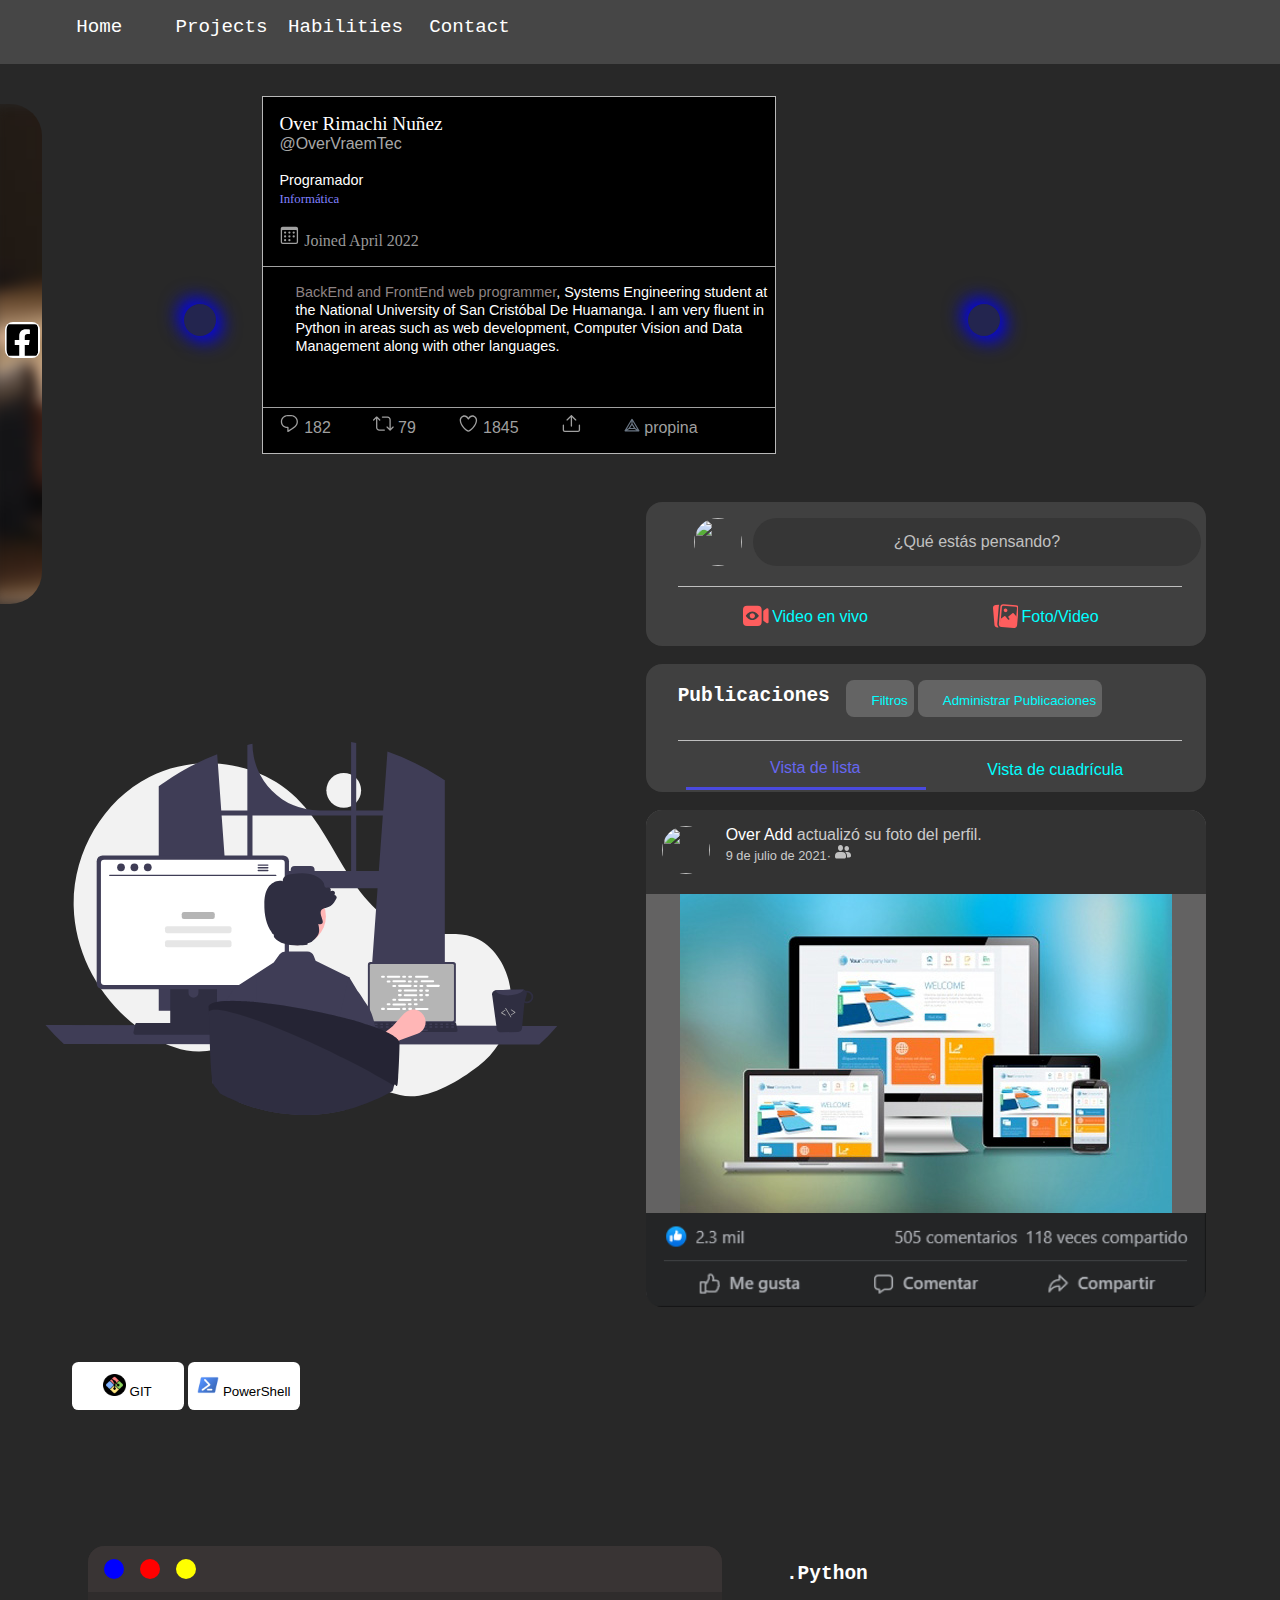
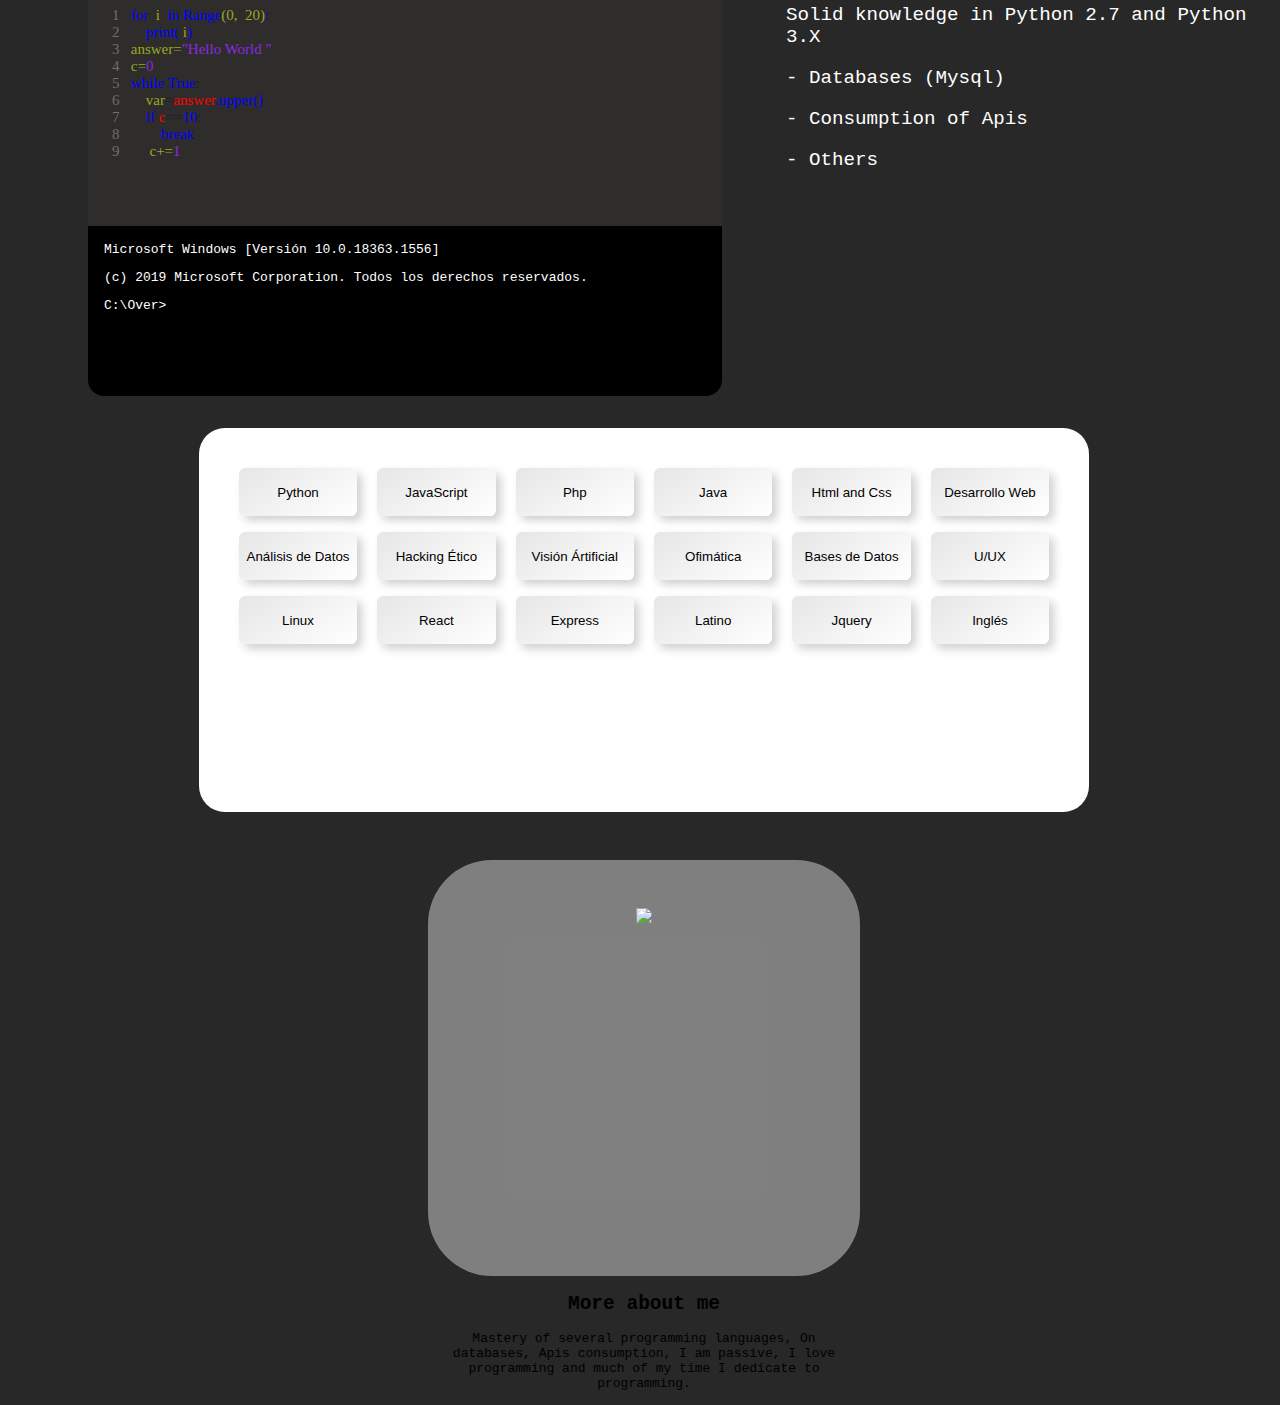
==== index.html @ 5c2db972 "version-actual-2022.1" ====
<!DOCTYPE html>
<html lang="en">

<head>
    <meta charset="UTF-8">
    <meta http-equiv="X-UA-Compatible" content="IE=edge">
    <meta name="viewport" content="width=device-width, initial-scale=1.0">
    <script src="https://kit.fontawesome.com/c3e03baa45.js" crossorigin="anonymous"></script>
    <link rel="stylesheet" href="./static/styles/style1.css">
    <link rel="shortcut icon" href="./static/images/over.ico" type="image/x-icon">
    <title>OverRimachiNuñez</title>
</head>

<body>
    <!-- <div id="particles-js"></div> -->
    <!-- <script src="./templates/particulas/particles.min.js"></script> -->
    <!-- <script src="./templates/particulas/app.js"></script> -->
    <section>
        <article class="celular">
            <!-- <i class="fas fa-angle-double-right"></i> -->
            <div class="celu-fondo"></div>
            <div class="celu-borde">
                <div>
                    <h1 class="title-face">facebook</h1>
                    <br><br><i class="fas fa-search"></i>
                    <i class="fab fa-facebook-messenger"></i>
                    <img style="width: 100%;" src="./static/images/bac.jpg" alt="programacion en python">
                    <div class="center-celu-programing">
                        <i class="fas fa-laptop-code"></i>
                        <h2 class="programing"> Programing </h2>
                        <i class="fas fa-thumbs-up"></i>
                    </div>
                    <br>
                    <br><br>
                    <p style="color: white;" class="more-information"><a href="#" style="color: white;"><i class="fab fa-facebook"></i>Mas informacion</a></p>
                    <hr>
                    <a class="btn-face" id="primary-btn" href="#">home</a>
                    <a class="btn-face" href="#">publicaciones</a>
                    <a class="btn-face" href="#">Videos</a>
                    <a class="btn-face" id="" href="#">Fotos</a>
                    <hr>
                    <p class="letra1"></p>
                    <p class="letra2"></p>
                </div>
                <img src="./static/images/f.svg" class="fa-angle-double-right" alt="">
                <!-- <i class="fas fa-angle-double-right"></i> -->
            </div>
            <!-- <i class="fas fa-angle-double-right"></i> -->
        </article>
        <article>
            <div class="navegacion">
                <nav class="navegacionPrincipal">
                    <ul>
                        <li><a href="#">Home</a></li>
                        <li><a href="./templates/project.html">Projects</a></li>
                        <li><a href="#">Habilities</a></li>
                        <li><a href="#">Contact</a></li>
                    </ul>
                </nav>
            </div>

            <p class="pelota"></p>
            <p class="pelota1"></p>
            <div class="contenedor-madre">

                <div class="contenedor1">
                    <span class="nombre">Over Rimachi Nuñez</span><br>
                    <span class="letraTwitter">@OverVraemTec</span><br><br>
                    <span class="prohack">Programador</span><br>
                    <a href="#" class="inforFalso">Informática</a><br><br>
                    <svg viewBox="0 0 24 24" aria-hidden="true" class="calendarioSVG r-1bwzh9t r-4qtqp9 r-yyyyoo r-1xvli5t r-1d4mawv r-dnmrzs r-bnwqim r-1plcrui r-lrvibr"><g><path d="M19.708 2H4.292C3.028 2 2 3.028 2 4.292v15.416C2 20.972 3.028 22 4.292 22h15.416C20.972 22 22 20.972 22 19.708V4.292C22 3.028 20.972 2 19.708 2zm.792 17.708c0 .437-.355.792-.792.792H4.292c-.437 0-.792-.355-.792-.792V6.418c0-.437.354-.79.79-.792h15.42c.436 0 .79.355.79.79V19.71z"></path><circle cx="7.032" cy="8.75" r="1.285"></circle><circle cx="7.032" cy="13.156" r="1.285"></circle><circle cx="16.968" cy="8.75" r="1.285"></circle><circle cx="16.968" cy="13.156" r="1.285"></circle><circle cx="12" cy="8.75" r="1.285"></circle><circle cx="12" cy="13.156" r="1.285"></circle><circle cx="7.032" cy="17.486" r="1.285"></circle><circle cx="12" cy="17.486" r="1.285"></circle></g></svg>
                    <span class="fechaDeDesarrollo">Joined April 2022</span>
                    <!-- <img src="./static/images/calendar.svg" class="calendarioSVG" alt=""> -->
                    <div>
                        <!-- <h2 class="dscr1">1. Description </h2> -->
                        <div class="contenedorTwitterCaja">
                            <div class="contenedorTwitterCajaImg">
                                <span><img src="./static/images/over.jpg" class="imagenTwitterProfile" alt=""></span>
                            </div>
                            <div>
                                <span class="description"><span style="color: rgb(142, 131, 131);" >BackEnd and FrontEnd web programmer</span>, Systems Engineering student at the National University of San Cristóbal De Huamanga. I am very fluent in Python
                                in areas such as web development, Computer Vision and Data Management along with other languages.</span>
                                <br><br>
                                <center>
                                    <img class="img-perfil" src="./static/images/over.jpg" alt="">
                                </center>
                            </div>
                        </div>

                    </div>
                    <div class="iconTwitterPub">
                        <svg viewBox="0 0 24 24" aria-hidden="true" class="calendarioSVG r-4qtqp9 r-yyyyoo r-1xvli5t r-dnmrzs r-bnwqim r-1plcrui r-lrvibr r-1hdv0qi"><g>  <path d="M14.046 2.242l-4.148-.01h-.002c-4.374 0-7.8 3.427-7.8 7.802 0 4.098 3.186 7.206 7.465 7.37v3.828c0 .108.044.286.12.403.142.225.384.347.632.347.138 0 .277-.038.402-.118.264-.168 6.473-4.14 8.088-5.506 1.902-1.61 3.04-3.97 3.043-6.312v-.017c-.006-4.367-3.43-7.787-7.8-7.788zm3.787 12.972c-1.134.96-4.862 3.405-6.772 4.643V16.67c0-.414-.335-.75-.75-.75h-.396c-3.66 0-6.318-2.476-6.318-5.886 0-3.534 2.768-6.302 6.3-6.302l4.147.01h.002c3.532 0 6.3 2.766 6.302 6.296-.003 1.91-.942 3.844-2.514 5.176z"></path></g></svg>
                        <span class="twitterContadorDePuntos">182</span>
                        <svg viewBox="0 0 24 24" aria-hidden="true" class="calendarioSVG r-4qtqp9 r-yyyyoo r-1xvli5t r-dnmrzs r-bnwqim r-1plcrui r-lrvibr r-1hdv0qi"><g><path d="M23.77 15.67c-.292-.293-.767-.293-1.06 0l-2.22 2.22V7.65c0-2.068-1.683-3.75-3.75-3.75h-5.85c-.414 0-.75.336-.75.75s.336.75.75.75h5.85c1.24 0 2.25 1.01 2.25 2.25v10.24l-2.22-2.22c-.293-.293-.768-.293-1.06 0s-.294.768 0 1.06l3.5 3.5c.145.147.337.22.53.22s.383-.072.53-.22l3.5-3.5c.294-.292.294-.767 0-1.06zm-10.66 3.28H7.26c-1.24 0-2.25-1.01-2.25-2.25V6.46l2.22 2.22c.148.147.34.22.532.22s.384-.073.53-.22c.293-.293.293-.768 0-1.06l-3.5-3.5c-.293-.294-.768-.294-1.06 0l-3.5 3.5c-.294.292-.294.767 0 1.06s.767.293 1.06 0l2.22-2.22V16.7c0 2.068 1.683 3.75 3.75 3.75h5.85c.414 0 .75-.336.75-.75s-.337-.75-.75-.75z"></path></g></svg>
                        <span class="twitterContadorDePuntos">79</span>
                        <svg viewBox="0 0 24 24" aria-hidden="true" class="calendarioSVG r-4qtqp9 r-yyyyoo r-1xvli5t r-dnmrzs r-bnwqim r-1plcrui r-lrvibr r-1hdv0qi"><g><path d="M12 21.638h-.014C9.403 21.59 1.95 14.856 1.95 8.478c0-3.064 2.525-5.754 5.403-5.754 2.29 0 3.83 1.58 4.646 2.73.814-1.148 2.354-2.73 4.645-2.73 2.88 0 5.404 2.69 5.404 5.755 0 6.376-7.454 13.11-10.037 13.157H12zM7.354 4.225c-2.08 0-3.903 1.988-3.903 4.255 0 5.74 7.034 11.596 8.55 11.658 1.518-.062 8.55-5.917 8.55-11.658 0-2.267-1.823-4.255-3.903-4.255-2.528 0-3.94 2.936-3.952 2.965-.23.562-1.156.562-1.387 0-.014-.03-1.425-2.965-3.954-2.965z"></path></g></svg>
                        <span class="twitterContadorDePuntos">1845</span>
                        <svg viewBox="0 0 24 24" aria-hidden="true" class="calendarioSVG r-4qtqp9 r-yyyyoo r-1xvli5t r-dnmrzs r-bnwqim r-1plcrui r-lrvibr r-1hdv0qi"><g><path d="M17.53 7.47l-5-5c-.293-.293-.768-.293-1.06 0l-5 5c-.294.293-.294.768 0 1.06s.767.294 1.06 0l3.72-3.72V15c0 .414.336.75.75.75s.75-.336.75-.75V4.81l3.72 3.72c.146.147.338.22.53.22s.384-.072.53-.22c.293-.293.293-.767 0-1.06z"></path><path d="M19.708 21.944H4.292C3.028 21.944 2 20.916 2 19.652V14c0-.414.336-.75.75-.75s.75.336.75.75v5.652c0 .437.355.792.792.792h15.416c.437 0 .792-.355.792-.792V14c0-.414.336-.75.75-.75s.75.336.75.75v5.652c0 1.264-1.028 2.292-2.292 2.292z"></path></g></svg>
                        <span class="twitterContadorDePuntos"></span>
                        <span class="Icon Icon--medium" style="background: transparent; content: url(&quot;data:image/svg+xml,%3Csvg%20fill%3D%22inherit%22%20xmlns%3D%22http%3A%2F%2Fwww.w3.org%2F2000%2Fsvg%22%20viewBox%3D%220%200%2015%2016%22%3E%3Cpath%20fill-rule%3D%22evenodd%22%20clip-rule%3D%22evenodd%22%20d%3D%22M10.821%2011.1L8.075%206.732v-2.38l4.917%208.195-2.17-1.447zm-6.03.965h5.397l1.752%201.168H2.747l2.043-1.168zm2.13-5.333L4.187%2011.08l-1.983%201.133%204.717-7.861v2.38zm.577%201.251l1.841%202.928H5.657l1.841-2.928zm7.42%205.53L7.993%201.97c-.018-.03-.043-.054-.066-.08a.568.568%200%2000-.429-.2.57.57%200%2000-.43.2c-.022.026-.047.05-.064.08L.079%2013.513a.59.59%200%2000-.061.143c-.002.004-.002.007-.002.01a.571.571%200%2000-.008.237.56.56%200%2000.064.193c.01.017.023.029.034.044.02.026.037.055.06.077.021.022.047.038.071.057.017.011.031.025.048.035.027.016.056.025.085.036.018.007.035.016.054.022a.597.597%200%2000.132.017c.006%200%20.012.003.017.003h13.85a.576.576%200%2000.495-.874z%22%20fill%3D%22%236A7684%22%2F%3E%3C%2Fsvg%3E&quot;); display: inline-block; font-size: 18px; font-style: normal; height: 16px; margin-top: 2px; position: relative; vertical-align: baseline; width: 16px;"></span>
                        <span class="twitterContadorDePuntos">propina</span>
                    </div>
                </div>
                <div class="vistaALaProgramacion">
                    <div style="margin-top: 15rem;">
                        <img src="./static/images/undraw_programming.svg" alt="">
                    </div>

                    <div class="contenedorFacebookPub">
                        <div class="facebookBloque1">
                            <div class="bloqueFaceCabecera">
                                <div>
                                    <img src="./static/images/over2.jpg" class="perfilFacebook" alt="">
                                </div>
                                <div>
                                    <button class="inputFacebook">¿Qué estás pensando?</button>
                                </div>
                            </div>
                            <div class="botonesFacebookInferior">

                                <button class="botonInfFacebook">
                                    <div style="margin-top: .5rem;">
                                        <svg fill="currentColor" viewBox="0 0 24 24" width="1em" height="1em" class="facebookColorIcono a8c37x1j ms05siws l3qrxjdp b7h9ocf4 fxtw5amg rgmg9uty b73ngqbp"><g fill-rule="evenodd" transform="translate(-444 -156)"><g><path d="M113.029 2.514c-.363-.088-.746.014-1.048.234l-2.57 1.88a.999.999 0 0 0-.411.807v8.13a1 1 0 0 0 .41.808l2.602 1.901c.219.16.477.242.737.242.253 0 .508-.077.732-.235.34-.239.519-.65.519-1.065V3.735a1.25 1.25 0 0 0-.971-1.22m-20.15 6.563c.1-.146 2.475-3.578 5.87-3.578 3.396 0 5.771 3.432 5.87 3.578a.749.749 0 0 1 0 .844c-.099.146-2.474 3.578-5.87 3.578-3.395 0-5.77-3.432-5.87-3.578a.749.749 0 0 1 0-.844zM103.75 19a3.754 3.754 0 0 0 3.75-3.75V3.75A3.754 3.754 0 0 0 103.75 0h-10A3.754 3.754 0 0 0 90 3.75v11.5A3.754 3.754 0 0 0 93.75 19h10z" transform="translate(354 158.5)"></path><path d="M98.75 12c1.379 0 2.5-1.121 2.5-2.5S100.129 7 98.75 7a2.503 2.503 0 0 0-2.5 2.5c0 1.379 1.121 2.5 2.5 2.5" transform="translate(354 158.5)"></path></g></g></svg>
                                    </div>
                                    <div style="margin-top: .8rem;margin-left: .2rem;" >
                                        <span class="" >Video en vivo </span>
                                    </div>
                                </button>
                                <button class="botonInfFacebook">
                                    <div style="margin-top: .5rem;">
                                        <svg fill="currentColor" viewBox="0 0 24 24" width="1em" height="1em" class="facebookColorIcono a8c37x1j ms05siws l3qrxjdp b7h9ocf4 j58f7537 rgmg9uty b73ngqbp"><g fill-rule="evenodd" transform="translate(-444 -156)"><g><path d="m96.968 22.425-.648.057a2.692 2.692 0 0 1-1.978-.625 2.69 2.69 0 0 1-.96-1.84L92.01 4.32a2.702 2.702 0 0 1 .79-2.156c.47-.472 1.111-.731 1.774-.79l2.58-.225a.498.498 0 0 1 .507.675 4.189 4.189 0 0 0-.251 1.11L96.017 18.85a4.206 4.206 0 0 0 .977 3.091s.459.364-.026.485m8.524-16.327a1.75 1.75 0 1 1-3.485.305 1.75 1.75 0 0 1 3.485-.305m5.85 3.011a.797.797 0 0 0-1.129-.093l-3.733 3.195a.545.545 0 0 0-.062.765l.837.993a.75.75 0 1 1-1.147.966l-2.502-2.981a.797.797 0 0 0-1.096-.12L99 14.5l-.5 4.25c-.06.674.326 2.19 1 2.25l11.916 1.166c.325.026 1-.039 1.25-.25.252-.21.89-.842.917-1.166l.833-8.084-3.073-3.557z" transform="translate(352 156.5)"></path><path fill-rule="nonzero" d="m111.61 22.963-11.604-1.015a2.77 2.77 0 0 1-2.512-2.995L98.88 3.09A2.77 2.77 0 0 1 101.876.58l11.603 1.015a2.77 2.77 0 0 1 2.513 2.994l-1.388 15.862a2.77 2.77 0 0 1-2.994 2.513zm.13-1.494.082.004a1.27 1.27 0 0 0 1.287-1.154l1.388-15.862a1.27 1.27 0 0 0-1.148-1.37l-11.604-1.014a1.27 1.27 0 0 0-1.37 1.15l-1.387 15.86a1.27 1.27 0 0 0 1.149 1.37l11.603 1.016z" transform="translate(352 156.5)"></path></g></g></svg> 
                                    </div>
                                    <div style="margin-top: .8rem;margin-left: .2rem;">
                                        Foto/Video
                                    </div>
                                </button>
                            </div>

                        </div>
                        <br>
                        <div class="facebookBloque2">
                            <div class="bloqueFaceCabecera">
                                <div class="publicacionesFacebook">
                                    <h2>Publicaciones</h2>
                                </div>
                                <div class="botonesParteDos">

                                    <button class="inputFacebookParte2"><i data-visualcompletion="css-img" class="hu5pjgll lzf7d6o1" style="background-image:url('https://static.xx.fbcdn.net/rsrc.php/v3/yg/r/vjikW6WoClk.png?_nc_eui2=AeE8DHS3DLSxIV79M53rsq__5cn5mkQ5vgTlyfmaRDm-BD-QuWO4Rs6u3VyEG3SygoVk2GUvncFxwze2236i8uc0');background-position:0 -340px;background-size:auto;width:16px;height:16px;background-repeat:no-repeat;display:inline-block"></i> Filtros</button>

                                    <button class="inputFacebookParte2"><i data-visualcompletion="css-img" class="hu5pjgll lzf7d6o1" style="background-image:url('https://static.xx.fbcdn.net/rsrc.php/v3/yg/r/vjikW6WoClk.png?_nc_eui2=AeE8DHS3DLSxIV79M53rsq__5cn5mkQ5vgTlyfmaRDm-BD-QuWO4Rs6u3VyEG3SygoVk2GUvncFxwze2236i8uc0');background-position:0 -476px;background-size:auto;width:16px;height:16px;background-repeat:no-repeat;display:inline-block"></i> Administrar Publicaciones</button>
                                </div>
                            </div>
                            <div class="botonesFacebookInferior">

                                <button class="classListaModo botonInfFacebook2">
                                    <div style="margin-top: .8rem;">
                                        <i data-visualcompletion="css-img" class="hu5pjgll op6gxeva" style="background-image:url('https://static.xx.fbcdn.net/rsrc.php/v3/yg/r/vjikW6WoClk.png?_nc_eui2=AeE8DHS3DLSxIV79M53rsq__5cn5mkQ5vgTlyfmaRDm-BD-QuWO4Rs6u3VyEG3SygoVk2GUvncFxwze2236i8uc0');background-position:0 -425px;background-size:auto;width:16px;height:16px;background-repeat:no-repeat;display:inline-block;"></i>
                                    </div>
                                    <div style="margin-top: .7rem;margin-left: .2rem;" >
                                        <span class="centrarEnVertiFacebook" >Vista de lista </span>
                                    </div>
                                </button>
                                <button class="botonInfFacebook ">
                                    <div style="margin-top: .8rem;">
                                        <i data-visualcompletion="css-img" class="hu5pjgll m6k467ps" style="background-image:url('https://static.xx.fbcdn.net/rsrc.php/v3/yg/r/vjikW6WoClk.png?_nc_eui2=AeE8DHS3DLSxIV79M53rsq__5cn5mkQ5vgTlyfmaRDm-BD-QuWO4Rs6u3VyEG3SygoVk2GUvncFxwze2236i8uc0');background-position:0 -374px;background-size:auto;width:16px;height:16px;background-repeat:no-repeat;display:inline-block"></i>
                                    </div>
                                    <div style="margin-top: .8rem;margin-left: .2rem;">
                                        Vista de cuadrícula
                                    </div>
                                </div>
                            </button>

                            </div>
                            <br>
                            <div class="facebookBloque3">
                                <div class="bloqueFaceCabeceraPub">
                                    <div>
                                        <img src="./static/images/over2.jpg" class="perfilFacebook" alt="">
                                    </div>

                                    <div class="letraPubInfo">
                                        <span style="color: rgb(203, 203, 203);font-family:Arial, Helvetica, sans-serif;"><span style="color: white;" >Over Add</span> actualizó su foto del perfil.</span><br>
                                        <span style="color: rgb(203, 203, 203);font-family:Arial, Helvetica, sans-serif;font-size: .8rem;">9 de julio de 2021·</span>
                                        <svg fill="rgb(193, 193, 193)" viewBox="0 0 16 16" width="1em" height="1em" class="a8c37x1j ms05siws l3qrxjdp b7h9ocf4 py1f6qlh cyypbtt7 fwizqjfa" title="Compartido con: Amigos de Dinna y de las personas etiquetadas"><title>Compartido con: Amigos de Dinna y de las personas etiquetadas</title><g fill-rule="evenodd" transform="translate(-448 -544)"><path d="M459.75 551c-1.24 0-2.25-1.121-2.25-2.5 0-1.542.863-2.5 2.25-2.5s2.25.958 2.25 2.5c0 1.379-1.01 2.5-2.25 2.5m.692 1h-1.384c-.105 0-.21.005-.312.014a.3.3 0 0 0-.186.509 5.03 5.03 0 0 1 1.44 3.53v1.147a.3.3 0 0 0 .3.3h2.015c.929 0 1.685-.756 1.685-1.685v-.257a3.562 3.562 0 0 0-3.558-3.558m-3.032 6.5h-7.82c-.877 0-1.59-.714-1.59-1.59v-.857a4.057 4.057 0 0 1 4.053-4.053h2.894a4.057 4.057 0 0 1 4.053 4.053v.856c0 .877-.713 1.591-1.59 1.591m-3.91-7.5c-1.379 0-2.5-1.346-2.5-3 0-1.879.935-3 2.5-3s2.5 1.121 2.5 3c0 1.654-1.121 3-2.5 3"></path></g></svg>
                                    </div>
                                </div>
                                <div class="botonesFacebookInferior">
                                    <img src="./static/images/fotopublicacion.jpg" alt="">
                                </div>
                                <div>
                                    <img src="./static/images/fachaFacebook.png" style="border-radius: 0rem 0rem 1rem 1rem;width:100%;margin-bottom: -.3rem;" alt="">
                                </div>

                            </div>

                        </div>
                    </div>
                </div>
            </div>




            <div class="terminales-y-mas">
                <button class="buttonOPT">
                    <img src="./static/images/Git-bash.png" class="imgOPT messageImg" alt=""><span> GIT </span>
                </button>
                <button class="buttonOPT">
                    <img src="./static/images/PS.png" class="imgOPT messageImg" alt=""><span> PowerShell </span>
                </button>
                <div>
                    <div class="gitCmd">
                        <div class="gitCabezera">
                            <img src="./static/images/Git-bash.png" class="imgOPT messageImg" alt=""> <span class="letracabezera">MINGW64:/d/LENOVO/Documents</span>
                            <div class="gitCerrar">
                                <span class="minimizarCmd" style="color: white;font-family:Verdana, Geneva, Tahoma, sans-serif;font-size: 1.4rem;"><span>_</span></span>
                                <span style="color: black; border: solid 1px white;width: 2px;font-size: .7rem;"> -- </span>
                                <span class="salirCmd" style="color: white; font-family:Verdana, Geneva, Tahoma, sans-serif;font-size: 1.5rem;">x</span>
                            </div>
                        </div>
                        <div class="gitCuerpo ">
                            <span style="color:rgb(0, 223, 0);font-family: verdana; font-size: .9rem;margin-right: 1rem; ">LENOVO@DESKTOP-PJMCAMT</span><span style="color:rgb(39, 87, 221);font-family: verdana; font-size: .9rem;margin-right: 1rem; ">       MINGW64</span>
                            <span style="color:rgb(251, 255, 0);font-family: verdana; font-size: .9rem;margin-right: 1rem; ">    /d/LENOVO/Documents</span>
                            <br><span style="color: white; ">$ </span><input type="text " spellcheck="false" class="codeCommand ">
                            <br><br><br>
                            <div class="contentCMD ">
                                <span style="color: rgb(211, 249, 0);">[*]  Uso de Git a Nivel Avanzado  [*]</span><br><br>
                                <span style="color: rgb(51, 222, 57);">CMD-GIT and <span style="color: rgb(51, 51, 222);" >GITHUB</span>||<span style="color: rgb(211, 249, 0);">GITLAB</span></span><br><br>
                                <span style="color: blue;">-- LINUX <span style="color: yellow;">:@/</span>Debian</span><br>
                                <span style="color: rgb(34, 91, 170);">-- APACHE <span style="color: rgb(0, 167, 238);">SERVER</span>+<span style="color: rgb(143, 238, 0);">@CONNECTION-BASH</span></span><br><br>
                                <span style="color: rgb(238, 222, 0);">=> </span><span style="color: rgb(255, 255, 255);" class="textoEntradaCmd"></span>
                            </div>
                        </div>
                    </div>

                    <div class="PSCmd">
                        <div class="psCabezera">
                            <img src="./static/images/PS.png" class="imgOPT messageImg imgPS" alt=""> <span class="letracabezeraPS">Windows PoweShell</span>
                            <div class="psCerrar">
                                <span class="minimizarCmdPs" style="color: white;font-family:Verdana, Geneva, Tahoma, sans-serif;font-size: 1.4rem;"><span>_</span></span>
                                <span style="color: black; border: solid 1px white;width: 2px;font-size: .7rem;"> -- </span>
                                <span class="salirCmdPS" style="color: white; font-family:Verdana, Geneva, Tahoma, sans-serif;font-size: 1.5rem;">x</span>
                            </div>
                        </div>
                        <div class="psCuerpo ">
                            <span style="color:white;font-family: courier; font-size: .9rem;margin-right: 1rem; ">Windows PowerShell</span><br>
                            <span style="color:white;font-family: courier; font-size: .9rem;margin-right: 1rem; ">Copyright (C) Microsoft Corporation. Todos los derechos reservados.</span>
                            <p style="color:white;font-family: courier; font-size: .9rem;margin-right: 1rem; ">Prueba la nueva tecnología PowerShell multiplataforma https://aka.ms/pscore6</p>
                            <br><span style="color: white; font-family: courier;">PS  C:\Users\LENOVO></span><input type="text " spellcheck="false" class="codeCommandPS">
                            <br><br><br>
                            <div class="contentCMDPs">
                                <span style="color: rgb(211, 249, 0);">[*] Uso de PowerShell a Nivel Avanzado [*] </span><br><br>
                                <!-- <span style="color: blue;">-- LINUX <span style="color: yellow;">:@/</span>Debian</span><br>
                                <span style="color: rgb(34, 91, 170);">-- APACHE <span style="color: rgb(0, 167, 238);">SERVER</span>+<span style="color: rgb(143, 238, 0);">@CONNECTION-BASH</span></span><br><br>
                                <span style="color: rgb(238, 222, 0);">=> </span><span style="color: rgb(255, 255, 255);" class="textoEntradaCmd"></span> -->
                            </div>
                        </div>
                    </div>
                </div>
            </div>
            <div class="centro ">
                <div class="caja-madre ">
                    <div class="caja-cabeza ">
                        <p class="color-azul "></p>
                        <p class="color-rojo "></p>
                        <p class="color-amarillo "></p>
                    </div>
                    <div class="caja-cuerpo ">

                        <code>
                            <pre id="codigo ">       
                                <n>1</n>   <fun>for <va> i</va><fun>  in Range</fun><va>(<va>0,  20</va>)</va>:</fun>
                                <n>2</n>   <va>    <fun>print(</fun> i<fun>)</fun></va>
                                <n>3</n>   <va>answer=<lib>"Hello World "</lib></va>
                                <n>4</n>   <va>c=<lib>0</lib></va>
                                <n>5</n>   <fun>while True</fun>: 
                                <n>6</n>       <va>var</va>=<r>answer</r><fun>.upper()</fun>
                                <n>7</n>       <fun>if</fun> <r>c</r>==<fun>10</fun>:
                                <n>8</n>           <fun>break</fun>
                                <n>9</n>        <va>c+=</va><lib>1</lib>

                                
                            </pre>
                        </code>

                    </div>
                    <div class="caja-base ">
                        <p style="color:white ">Microsoft Windows [Versión 10.0.18363.1556]</p>
                        <p style="color:white ">(c) 2019 Microsoft Corporation. Todos los derechos reservados.</p>
                        <p style="color:white ">C:\Over></p>

                    </div>
                </div>
                <div class="dato-python ">
                    <h2>.Python</h2>
                    <p class="letra-py ">Solid knowledge in Python 2.7 and Python 3.X</p>
                    <p class="letra-py ">- Databases (Mysql)</p>
                    <p class="letra-py ">- Consumption of Apis</p>
                    <p class="letra-py ">- Others</p>
                </div>
            </div>
            <div class="AllSkillsPadre">
                <center>

                    <div class="AllSkills">
                        <button id="btnModal" class="btnModalSkill python">Python</button>
                        <button id="btnModal" class="btnModalSkill">JavaScript</button>
                        <button id="btnModal" class="btnModalSkill">Php</button>
                        <button id="btnModal" class="btnModalSkill">Java</button>
                        <button id="btnModal" class="btnModalSkill">Html and Css</button>
                        <button id="btnModal" class="btnModalSkill">Desarrollo Web</button>
                        <button id="btnModal" class="btnModalSkill">Análisis de Datos</button>
                        <button id="btnModal" class="btnModalSkill">Hacking Ético</button>
                        <button id="btnModal" class="btnModalSkill">Visión Ártificial</button>
                        <button id="btnModal" class="btnModalSkill">Ofimática</button>
                        <button id="btnModal" class="btnModalSkill">Bases de Datos</button>
                        <button id="btnModal" class="btnModalSkill">U/UX</button>
                        <button id="btnModal" class="btnModalSkill">Linux</button>
                        <button id="btnModal" class="btnModalSkill">React</button>
                        <button id="btnModal" class="btnModalSkill">Express</button>
                        <button id="btnModal" class="btnModalSkill">Latino</button>
                        <button id="btnModal" class="btnModalSkill">Jquery</button>
                        <button id="btnModal" class="btnModalSkill">Inglés</button>

                    </div>
                </center>
            </div>
            <!--  -->
            <div id="myModal" class="modalContainer">
                <div class="modal-content">
                    <span class="close">×</span>
                    <h2>Python</h2>
                    <p class="descripcionCertificado">Tengo mas de 4 años programando en python en diferentes áreas de la industria</p>
                    <p class="descripcionCertificado">haciendo proyectos como desarrollo de videojuegos en pygame, desarrollo web con python, hacking con python, Visión por computador.</p>
                    <p class="descripcionCertificado">Buen desempeño en manejo datos y aun gran dominio en las librerias de <strong> Numpy,</strong><strong> Pandas,</strong><strong> Matplotlib</strong>, que son muy importantes para trabajar con datos.</p>
                </div>
            </div>
            <div id="myModal" class="modalContainer">
                <div class="modal-content">
                    <span class="close">×</span>
                    <h2>JavaScript</h2>
                    <p class="descripcionCertificado">LLevo 2 años programando en JavaScript junto a python y entre otros lenguajes de back</p>
                    <p class="descripcionCertificado">Lo domino muy bien, ya que JavaScript es de mi día a día. E desarrollado videojuegos, paginas web, sitios web y aplicaciones web tipo SPA. </p>
                </div>
            </div>
            <div id="myModal" class="modalContainer">
                <div class="modal-content">
                    <span class="close">×</span>
                    <h2>Php</h2>
                    <p class="descripcionCertificado">La sencillez de php sin duda es la mejor, tengo proyectos echos en PHP, proyectos grandes.</p>
                    <p class="descripcionCertificado">Tengo buena base en PHP, ya que es mi primer lenguaje con la que me metí en el mundo del desarrollo Web</p>
                    <p class="descripcionCertificado">Sin duda, para comenzar un proyecto desde cero, yo excogeria PHP.</p>
                </div>
            </div>
            <div id="myModal" class="modalContainer">
                <div class="modal-content">
                    <span class="close">×</span>
                    <h2>Java</h2>
                    <p class="descripcionCertificado">Tengo buen base en Java, e desarrollado aplicaciones con ello, aplicaciones tanto para android y escritorio.</p>
                    <p class="descripcionCertificado"></p>
                </div>
            </div>
            <div id="myModal" class="modalContainer">
                <div class="modal-content">
                    <span class="close">×</span>
                    <h2>Html and Css</h2>
                    <p class="descripcionCertificado">Sin duda, soy muy bueno en FrontEnd ya que HTML y CSS es lo primordial para el Front</p>
                    <p class="descripcionCertificado">Llevo mas de 3 años con HTML y CSS.</p>
                </div>
            </div>
            <div id="myModal" class="modalContainer">
                <div class="modal-content">
                    <span class="close">×</span>
                    <h2>Desarrollo Web</h2>
                    <p>Todo sobre desarrrollo web</p>
                </div>
            </div>
            <div id="myModal" class="modalContainer">
                <div class="modal-content">
                    <span class="close">×</span>
                    <h2>Análisis de datos</h2>
                    <p>Todo sobre Analisis de datos</p>
                </div>
            </div>
            <div id="myModal" class="modalContainer">
                <div class="modal-content">
                    <span class="close">×</span>
                    <h2>Hacking Ético</h2>
                    <p>Todo sobre hacking etico</p>
                </div>
            </div>
            <div id="myModal" class="modalContainer">
                <div class="modal-content">
                    <span class="close">×</span>
                    <h2>Visión Artificial</h2>
                    <p>Todo sobre Vision artificial</p>
                </div>
            </div>
            <div id="myModal" class="modalContainer">
                <div class="modal-content">
                    <span class="close">×</span>
                    <h2>Ofimática/h2>
                        <p>Todo sobre Ofimática</p>
                </div>
            </div>
            <div id="myModal" class="modalContainer">
                <div class="modal-content">
                    <span class="close">×</span>
                    <h2>Base de datos</h2>
                    <p>Todo sobre bas de datos</p>
                </div>
            </div>
            <div id="myModal" class="modalContainer">
                <div class="modal-content">
                    <span class="close">×</span>
                    <h2>U/UX</h2>
                    <p>Todo sobre U/UX</p>
                </div>
            </div>
            <!--  -->
            <script src="./static/app.js"></script>
            <center>
                <div class="contenedor2 ">
                    <script src="./templates/otros/lenguajes.js "></script>
                    <!-- <video class="video-bg " autoplay src="./static/images/video.mp4 "></video> -->
                    <center>
                        <p id="lenguaje"></p>
                        <img width="120px " src=" " id="imagen" alt=" ">

                    </center>

                </div>
                <div class="mas-info ">

                    <h2 style="color:rgb(0, 0, 0) ">More about me</h2>
                    <p style="color:rgb(0, 0, 0) ">Mastery of several programming languages, On databases, Apis consumption, I am passive, I love programming and much of my time I dedicate to programming.</p>

                </div>
            </center>
        </article>
    </section>
    <script src="./templates/otros/cmd.js"></script>
    <script src="./templates/otros/control.js"></script>
    <script src="./templates/otros/cerrador.js"></script>
</body>

</html>
---- static/styles/style1.css ----
:root {
    --color-negro-letra: rgb(35, 35, 35);
    --background-negro: rgb(232, 232, 232);
}

a {
    text-decoration: none;
    color: var(--color-negro-letra);
}

#particles-js {
    height: 100%;
    width: 90%;
    position: absolute;
}

section {
    position: absolute;
    background-color: rgba(0, 0, 0, 0);
}

body {
    padding: 0;
    /* Permalink - use to edit and share this gradient: https://colorzilla.com/gradient-editor/#0e1347+0,1b1366+23,1d147f+47,1f0f60+65,2f0f63+77,1d147f+90,2b2496+100 */
    background: rgb(40, 40, 40);
    /* Old browsers */
    /* background: -moz-linear-gradient(-45deg, rgba(14, 19, 71, 1) 0%, rgba(27, 19, 102, 1) 23%, rgba(29, 20, 127, 1) 47%, rgba(31, 15, 96, 1) 65%, rgba(47, 15, 99, 1) 77%, rgba(29, 20, 127, 1) 90%, rgba(43, 36, 150, 1) 100%); */
    /* sFF3.6-15 */
    /* background: -webkit-linear-gradient(-45deg, rgba(14, 19, 71, 1) 0%, rgba(27, 19, 102, 1) 23%, rgba(29, 20, 127, 1) 47%, rgba(31, 15, 96, 1) 65%, rgba(47, 15, 99, 1) 77%, rgba(29, 20, 127, 1) 90%, rgba(43, 36, 150, 1) 100%); */
    /* Chrome10-25,Safari5.1-6 */
    /* background: linear-gradient(135deg, rgba(14, 19, 71, 1) 0%, rgba(27, 19, 102, 1) 23%, rgba(29, 20, 127, 1) 47%, rgba(31, 15, 96, 1) 65%, rgba(47, 15, 99, 1) 77%, rgba(29, 20, 127, 1) 90%, rgba(43, 36, 150, 1) 100%); */
    /* W3C, IE10+, FF16+, Chrome26+, Opera12+, Safari7+ */
    /* filter: progid: DXImageTransform.Microsoft.gradient( startColorstr='#0e1347', endColorstr='#2b2496', GradientType=1); */
    /* IE6-9 fallback on horizontal gradient*/
}

.navegacion {
    display: block;
    justify-content: center;
    height: 4rem;
    background-color: rgb(70, 70, 70);
    margin-top: -1.5rem;
    margin-left: -.5rem;
}

@media(min-width:700px) {
    .navegacionPrincipal ul li {
        /* max-width: 5rem; */
        height: 4rem;
        min-width: 7rem;
        text-align: center;
        margin-left: 0rem;
        font-family: monospace;
        font-size: 1rem;
        display: inline-block;
        border-radius: .1rem;
        padding: 1rem .2rem .2rem .2rem;
        /* box-shadow: 5px 5px 10px var(--background-negro), -3px -3px 7px var(--background-negro); */
    }
    .navegacionPrincipal ul li:hover {
        transform: scale(.9);
    }
    .navegacionPrincipal ul li a {
        color: white;
        font-size: 1.2rem;
    }
    .navegacionPrincipal ul li a:hover {
        color: rgb(111, 255, 109);
    }
    .img-perfil {
        width: 15rem;
        margin-left: -5rem;
        border-radius: .2rem;
    }
    .contenedor-madre {
        /* background-color: black; */
        /* flex-direction: row; */
        /* display: inline-flex; */
        justify-content: center;
    }
    .contenedor1 {
        border: 1px solid rgb(184, 184, 184);
        max-width: 30rem;
        min-width: auto;
        margin-top: 2rem;
        margin-bottom: 3rem;
        margin-left: 20%;
        background-color: rgb(0, 0, 0);
        /* border-radius: 2rem; */
        padding: 1rem 1rem 1rem 1rem;
        /* box-shadow: 10px 10px 20px rgb(232, 232, 232), 10px 10px 20px rgb(232, 232, 232); */
    }
    .letraPubInfo {
        padding-top: 1rem;
        margin-left: 1rem;
    }
    .contenedorFacebookPub {
        width: 35rem;
        height: 100%;
        margin-left: 4%;
        /* background-color: #d1d1d1; */
    }
    .inputFacebook {
        margin-top: 1rem;
        margin-left: .7rem;
        height: 3rem;
        width: 28rem;
        border-radius: 10rem;
        outline: none;
        border: none;
        font-family: Arial, Helvetica, sans-serif;
        font-size: 1rem;
        color: rgb(193, 193, 193);
        background-color: rgb(54, 54, 54);
    }
    .inputFacebook:hover {
        background-color: rgb(93, 93, 93);
    }
    .perfilFacebook {
        width: 3rem;
        height: 3rem;
        margin: 1rem 0rem 0rem 1rem;
        border-radius: 50%;
    }
    .vistaALaProgramacion {
        display: flex;
    }
    .facebookBloque1 {
        height: 9rem;
        width: 100%;
        border-radius: 1rem;
        background-color: rgb(64, 64, 64);
    }
    .facebookBloque2 {
        height: 8rem;
        width: 100%;
        border-radius: 1rem;
        background-color: rgb(64, 64, 64);
    }
    .facebookBloque3 {
        height: 100%;
        width: 100%;
        border-radius: 1rem;
        background-color: rgb(99, 98, 98);
        margin-bottom: 3rem;
    }
    .contenedor2 {
        overflow: hidden;
        margin-top: 3rem;
        width: 25rem;
        height: 25rem;
        background-color: rgba(255, 255, 255, 0.407);
        border-radius: 4rem;
        padding: 0rem 1rem 1rem 1rem;
        /* box-shadow: 10px 10px 20px rgb(220, 220, 220), -10px -10px 20px rgb(220, 220, 220); */
        /* box-shadow: inset 100px 100px 100px rgba(189, 189, 189, 0.825), inset -40px -20px 60px rgba(67, 52, 120, 0.77); */
    }
    h1 {
        font-family: monospace;
        font-size: 1.4rem;
        color: var(--color-negro-letra);
    }
    h2 {
        font-family: monospace;
    }
    p {
        font-family: monospace;
    }
    .letraTwitter {
        color: rgb(168, 168, 168);
        font-family: Arial, Helvetica, sans-serif;
        font-size: 1rem;
    }
    .prohack {
        color: white;
        font-family: Arial, Helvetica, sans-serif;
        font-size: .9rem;
    }
    .bloqueFaceCabecera {
        display: flex;
        border-bottom: 1px solid rgb(191, 191, 191);
        width: 90%;
        margin-left: 2rem;
        padding-bottom: 1rem;
        /* background-color: #000; */
    }
    .bloqueFaceCabeceraPub {
        display: flex;
        border-radius: 1rem 1rem 0 0;
        /* border-bottom: 1px solid rgb(191, 191, 191); */
        width: 100%;
        /* padding-left: 1rem; */
        padding-bottom: 1rem;
        background-color: rgb(51, 51, 51);
    }
    .inforFalso {
        color: rgb(128, 128, 255);
        /* text-decoration: underline; */
        font-family: Consolas;
        font-size: .8rem
    }
    .botonInfFacebook {
        border: none;
        outline: none;
        width: 15rem;
        height: 2.7rem;
        border-radius: .4rem;
        font-family: Arial, Helvetica, sans-serif;
        font-size: 1rem;
        margin-top: .4rem;
        display: flex;
        justify-content: center;
        background-color: rgba(100, 100, 100, 0);
        color: aqua;
    }
    .botonInfFacebook:hover {
        background-color: rgb(100, 100, 100);
    }
    .botonesParteDos {
        margin-top: 1rem;
    }
    .publicacionesFacebook {
        margin-top: .3rem;
        margin-right: 1rem;
    }
    .inputFacebookParte2 {
        height: 2.3rem;
        background-color: rgb(100, 100, 100);
        color: aqua;
        border-radius: .5rem;
        border: none;
        outline: none;
    }
    .centrarEnVertiFacebook {
        color: rgb(103, 103, 240);
    }
    .classListaModo {
        border: none;
        outline: none;
        width: 15rem;
        height: 2.7rem;
        font-family: Arial, Helvetica, sans-serif;
        font-size: 1rem;
        margin-top: .4rem;
        display: flex;
        justify-content: center;
        background-color: rgba(100, 100, 100, 0);
        color: aqua;
        border-bottom: 3px solid rgb(74, 74, 223);
    }
    .botonesFacebookInferior {
        display: flex;
        justify-content: center;
        width: 100%;
    }
    .facebookColorIcono {
        fill: rgb(255, 94, 94);
        font-size: 1.6rem;
    }
    .twitterContadorDePuntos {
        font-family: Arial, Helvetica, sans-serif;
        margin-right: 8%;
        color: rgb(159, 159, 159);
    }
    .iconTwitterPub {
        margin-top: .3rem;
    }
    #lenguaje {
        color: var(--color-negro-letra);
        margin-top: 3rem;
        font-size: 2rem;
        font-family: 'Courier New', Courier, monospace;
        transition: 1s;
    }
    .hu5pjgll {
        filter: invert(80%);
    }
    .caja-madre {
        overflow: hidden;
        margin-left: 5rem;
        margin-top: 8rem;
        background-color: rgb(47, 44, 44);
        width: 650px;
        height: 450px;
        border-radius: 1rem 1rem 1rem 1rem;
    }
    .caja-cabeza {
        border-radius: 0rem 0rem 0rem 0rem;
        background-color: rgb(57, 52, 52);
        width: 100%;
        display: flex;
    }
    .caja-cuerpo {
        margin-top: -1.1rem;
        margin-left: -6rem;
        width: 100%;
        height: 60px;
    }
    .caja-base {
        padding-top: 0.2rem;
        padding-left: 1rem;
        margin-top: 11rem;
        height: 13rem;
        background-color: black;
        color: var(--color-negro-letra);
    }
    .color-azul {
        margin-left: 1rem;
        width: 20px;
        height: 20px;
        border-radius: 50%;
        background-color: blue;
    }
    .color-rojo {
        margin-left: 1rem;
        width: 20px;
        height: 20px;
        border-radius: 50%;
        background-color: red;
    }
    .color-amarillo {
        margin-left: 1rem;
        width: 20px;
        height: 20px;
        border-radius: 50%;
        background-color: yellow;
    }
    #codigo {
        outline: none;
    }
    imprt,
    fun {
        color: blue;
    }
    n {
        color: rgb(112, 111, 111);
    }
    pre {
        color: rgb(30, 30, 30);
        font-family: cursive;
        font-size: 15px;
    }
    va {
        color: rgb(151, 169, 36);
    }
    lib {
        color: blueviolet;
    }
    r {
        color: red;
    }
    .centro {
        display: flex;
    }
    .dato-python {
        color: white;
        margin-top: 8rem;
        margin-left: 4rem;
    }
    .dato-python p,
    h2 {
        color: white;
    }
    .letra-py {
        color: rgb(30, 30, 30);
        font-size: 1.2rem;
    }
    .description {
        color: rgb(255, 255, 255);
        font-size: .9rem;
        font-family: Verdana, Geneva, Tahoma, sans-serif;
        /* margin-left: -6rem; */
    }
    .nombre {
        color: rgb(255, 255, 255);
        font-size: 1.2rem;
        font-family: fantasy;
    }
    .imagenTwitterProfile {
        width: 3rem;
        margin-left: 1rem;
        border-radius: 50%;
    }
    .calendarioSVG {
        width: 1.3rem;
        fill: rgb(160, 160, 160);
        padding-bottom: -5rem;
    }
    .contenedorTwitterCaja {
        width: 32rem;
        margin-top: 1rem;
        margin-left: -1rem;
        display: flex;
        padding-top: 1rem;
        padding-bottom: 1rem;
        border-top: 1px solid rgb(161, 161, 161);
        border-bottom: 1px solid rgb(161, 161, 161);
    }
    .contenedorTwitterCajaImg {
        padding-top: 2rem;
        margin-right: 1rem;
    }
    .fechaDeDesarrollo {
        color: rgb(152, 152, 152);
    }
    .dscr1 {
        color: mediumblue;
        font-family: 'Courier New', Courier, monospace;
        font-size: 17px;
    }
    .mas-info {
        width: 400px;
        justify-content: center;
        text-align: center;
        color: var(--color-negro-letra);
    }
    .video-bg {
        /* position: absolute; */
        width: 30rem;
        border-radius: 10%;
    }
    .celular {
        margin-left: -1rem;
        border-radius: 0 2rem 2rem 0;
        overflow: hidden;
        margin-top: 6rem;
        position: absolute;
        /* width: 600px; */
        width: 50px;
        height: 500px;
        transition: 2s;
    }
    .celular:hover {
        width: 600px;
        transition: 2s;
    }
    .celu-fondo {
        border-radius: 0 2rem 2rem 0;
        background-image: url("../images/bac.jpg");
        background-size: cover;
        filter: blur(0.4rem);
        width: 600px;
        height: 500px;
    }
    .celu-borde {
        color: white;
        position: absolute;
        margin-top: -31rem;
        margin-left: 20rem;
        filter: blur(0);
        border-style: solid;
        border-color: white;
        border-radius: 2rem;
        background-color: rgba(0, 0, 0, 0.434);
        width: 250px;
        height: 480px;
        float: right;
    }
    .celu-borde .title-face {
        font-family: Arial, Helvetica, sans-serif;
        float: left;
        color: white;
        margin-top: 2rem;
        margin-left: 1rem;
        margin-right: 4rem;
    }
    .fa-laptop-code {
        float: left;
        margin-top: 0rem;
        margin-left: 2rem;
        background-color: brown;
        padding: 1rem 1rem 1rem;
        border-radius: 50%;
    }
    .celu-borde .programing {
        float: left;
        font-family: Arial;
        font-size: 15px;
        margin-left: 1rem;
    }
    .celu-borde .fa-thumbs-up {
        margin-top: 0.7rem;
        margin-left: 2rem;
        float: left;
    }
    .celu-borde .more-information {
        background-color: blueviolet;
        text-align: center;
        font-family: Arial;
        padding-top: 0.5rem;
        padding-bottom: 00.5rem;
        border-radius: 0.4rem;
        margin-left: 0.7rem;
        width: 90%;
    }
    .celu-borde .fa-facebook {
        padding-right: 5px;
    }
    .celu-borde .btn-face {
        color: white;
        border-style: solid;
        border-color: white;
        font-size: 9px;
        padding: 10px 10px 10px;
        border-radius: 2rem;
        border-width: 1px;
        font-family: Arial;
        /* margin-left: 10px; */
    }
    .celu-borde #primary-btn {
        margin-left: 10px;
    }
    .celu-borde .letra1,
    .letra2 {
        height: 10px;
        width: 90%;
        border-radius: 7px;
        background: white;
        justify-content: center;
        text-align: center;
        margin-left: 0.8rem;
    }
    .fa-angle-double-right {
        position: absolute;
        /* background-color: blue; */
        padding: 0rem .1rem 0rem .1rem;
        margin-top: -14rem;
        margin-left: -19.4rem;
        /* font-size: 1rem; */
        width: 2rem;
        border-radius: .5rem;
        background-color: rgb(255, 255, 255);
    }
    .icon-f {
        margin-top: 0.5rem;
        width: 2.3rem;
    }
    .icon-w {
        margin-top: 0.5rem;
        width: 2.3rem;
    }
    .icon-af,
    .icon-aw {
        display: inline-block;
    }
    .icon-af {
        border-radius: 0 9px 9px 0;
        background-color: rgb(255, 255, 255);
        width: 40%;
        height: 4rem;
        /* box-shadow: 5px 5px 7px rgb(216, 216, 216); */
    }
    .icon-aw {
        border-radius: 9px 0 0 9px;
        background-color: rgb(255, 255, 255);
        /* box-shadow: 5px 5px 7px rgb(216, 216, 216); */
        width: 40%;
        height: 4rem;
    }
    @keyframes pelotita {
        0% {
            transform: translateX(55rem);
            width: 0;
            height: 0;
        }
        50% {
            transform: translateX(0);
            width: 2rem;
            height: 2rem;
        }
        100% {
            transform: translateX(55rem);
            width: 3rem;
            height: 3rem;
            box-shadow: 5px 5px 20px rgba(90, 49, 255, 0.525), -5px -5px 20px rgba(70, 86, 255, 0.505);
        }
    }
    .pelota {
        position: absolute;
        background-color: rgba(20, 31, 237, 0.203);
        margin-left: 11rem;
        margin-top: 15rem;
        width: 2rem;
        height: 2rem;
        border-radius: 50%;
        transition: 1s;
        box-shadow: 5px 5px 20px blue, -5px -5px 20px blue;
        animation-name: pelotita;
        animation-duration: 5s;
        animation-iteration-count: infinite;
    }
    /*nuevo*/
    @keyframes pelotita1 {
        0% {
            transform: translateX(-55rem);
            width: 0;
            height: 0;
        }
        50% {
            transform: translateX(0);
            width: 2rem;
            height: 2rem;
        }
        100% {
            transform: translateX(-55rem);
            width: 3rem;
            height: 3rem;
            box-shadow: 5px 5px 20px rgba(90, 49, 255, 0.498), -5px -5px 20px rgba(70, 86, 255, 0.498);
        }
    }
    .pelota1 {
        position: absolute;
        background-color: rgba(20, 31, 237, 0.203);
        margin-left: 60rem;
        margin-top: 15rem;
        width: 2rem;
        height: 2rem;
        border-radius: 50%;
        transition: 1s;
        box-shadow: 5px 5px 20px blue, -5px -5px 20px blue;
        animation-name: pelotita1;
        animation-duration: 5s;
        animation-iteration-count: infinite;
    }
    .btnModalSkill {
        font-family: Verdana, Geneva, Tahoma, sans-serif;
        cursor: pointer;
        border-radius: .4rem;
        border: none;
        outline: none;
        width: 7.4rem;
        height: 3rem;
        margin: .5rem .5rem .5rem .5rem;
        padding: 0;
        background: linear-gradient(145deg, #e6e6e6, #ffffff);
        box-shadow: 5px 5px 10px #d1d1d1, -5px -5px 10px #ffffff;
        /* background-color: rgb(255, 255, 255);
        box-shadow: -4px 4px 10px rgb(210, 210, 210); */
    }
    .btnModalSkill:hover {
        color: blue;
    }
    .AllSkills {
        margin-top: 2rem;
        padding: 2rem 2rem 2rem 2rem;
        display: block;
        justify-content: center;
        text-align: center;
        align-items: center;
        width: 65%;
        height: 20rem;
        border-radius: .4rem;
        border-radius: 26px;
        background: #ffffff;
        /* box-shadow: 11px 11px 23px #cccccc, -11px -11px 23px #ffffff; */
        /* background-color: rgb(255, 255, 255);
        box-shadow: -4px 4px 10px rgb(210, 210, 210); */
    }
    .AllSkillsPadre {
        width: 100%;
        justify-content: center;
        text-align: center;
        align-items: center;
        /* background-color: black; */
    }
    .terminales-y-mas {
        /* background-color: #dbdbdb; */
        height: 4rem;
        width: 90%;
        margin-left: 5%;
        border-radius: .3rem;
        justify-content: center;
    }
    .imgOPT {
        width: 1.4rem;
        height: 1.4rem;
    }
    .buttonOPT {
        cursor: pointer;
        width: 7rem;
        margin-top: .5rem;
        height: 3rem;
        background-color: white;
        border: none;
        border-radius: .4rem;
        outline: none;
    }
    .gitCmd {
        display: none;
        width: 45rem;
        height: 25rem;
        background-color: rgb(0, 0, 0);
        position: absolute;
        margin-left: 10rem;
        margin-top: 2rem;
    }
    .gitCuerpo {
        margin-top: 1rem;
    }
    .gitCerrar {
        position: absolute;
        right: 2rem;
        margin-top: -1rem;
        justify-content: center;
        text-align: center;
        align-items: center;
        /* background-color: aliceblue; */
    }
    .gitCerrar span {
        margin-left: 1.3rem;
        cursor: pointer;
    }
    .minimizarCmd {
        height: 1rem;
        padding-bottom: 1rem;
        background-color: blue;
    }
    .minimizarCmd>span {
        margin-top: -.4rem;
        position: absolute;
        margin-left: -1rem;
    }
    .letracabezera {
        font-family: Verdana, Geneva, Tahoma, sans-serif;
        color: white;
        margin-top: -3rem;
        font-size: .8rem;
    }
    .codeCommand {
        width: 90%;
        background-color: rgb(0, 0, 0);
        border: none;
        outline: none;
        color: white;
        font-family: Verdana;
        font-size: .9rem;
    }
    .contentCMD {
        /* background-color: antiquewhite; */
        padding-left: 2rem;
        margin-top: 1rem;
        margin-left: 3rem;
        color: white;
        font-family: Verdana, Geneva, Tahoma, sans-serif;
    }
    /* #################################### */
    .PSCmd {
        display: none;
        width: 45rem;
        height: 25rem;
        background-color: rgb(25, 25, 119);
        position: absolute;
        margin-left: 10rem;
        margin-top: 2rem;
    }
    .psCabezera {
        background-color: rgb(0, 0, 0);
        position: relative;
        height: 2rem;
        padding-bottom: .3rem;
    }
    .imgPS {
        margin-bottom: -.5rem;
    }
    .psCuerpo {
        margin-top: 1rem;
    }
    .psCerrar {
        position: absolute;
        right: 2rem;
        margin-top: -1rem;
        justify-content: center;
        text-align: center;
        align-items: center;
        /* background-color: aliceblue; */
    }
    .psCerrar span {
        margin-left: 1.3rem;
        cursor: pointer;
    }
    .minimizarCmdPs {
        height: 1rem;
        padding-bottom: 1rem;
        background-color: blue;
    }
    .minimizarCmdPs>span {
        margin-top: -.4rem;
        position: absolute;
        margin-left: -1rem;
    }
    .letracabezeraPS {
        font-family: courier;
        color: white;
        padding-top: 2rem;
        font-size: .8rem;
    }
    .codeCommandPS {
        width: 60%;
        background-color: rgba(187, 43, 43, 0);
        border: none;
        outline: none;
        color: white;
        font-family: Verdana;
        font-size: .9rem;
    }
    .contentCMDPs {
        /* background-color: antiquewhite; */
        padding-left: 2rem;
        margin-top: 1rem;
        margin-left: 3rem;
        color: white;
        font-family: Verdana, Geneva, Tahoma, sans-serif;
    }
}

.modalContainer {
    display: none;
    position: fixed;
    z-index: 1;
    padding-top: 100px;
    left: 0;
    top: 0;
    width: 100%;
    height: 100%;
    overflow: auto;
    background-color: rgb(0, 0, 0);
    background-color: rgba(0, 0, 0, 0.4);
}

.modalContainer .modal-content {
    background-color: #fefefe;
    margin: auto;
    padding: 20px;
    border: 1px solid lightgray;
    /* border-top: 10px solid #58abb7; */
    width: 60%;
    border-radius: .5rem;
}

.modalContainer .close {
    color: #ececec;
    float: right;
    font-size: 28px;
    font-weight: bold;
    background-color: rgb(147, 147, 147);
    width: 2rem;
    height: 2rem;
    text-align: center;
    border-radius: 50%;
}

.modalContainer .close:hover,
.modalContainer .close:focus {
    color: #000;
    text-decoration: none;
    cursor: pointer;
}

.close:active {
    background-color: rgb(255, 101, 101);
}

.descripcionCertificado {
    font-family: Verdana, Geneva, Tahoma, sans-serif;
    font-size: 1rem;
}
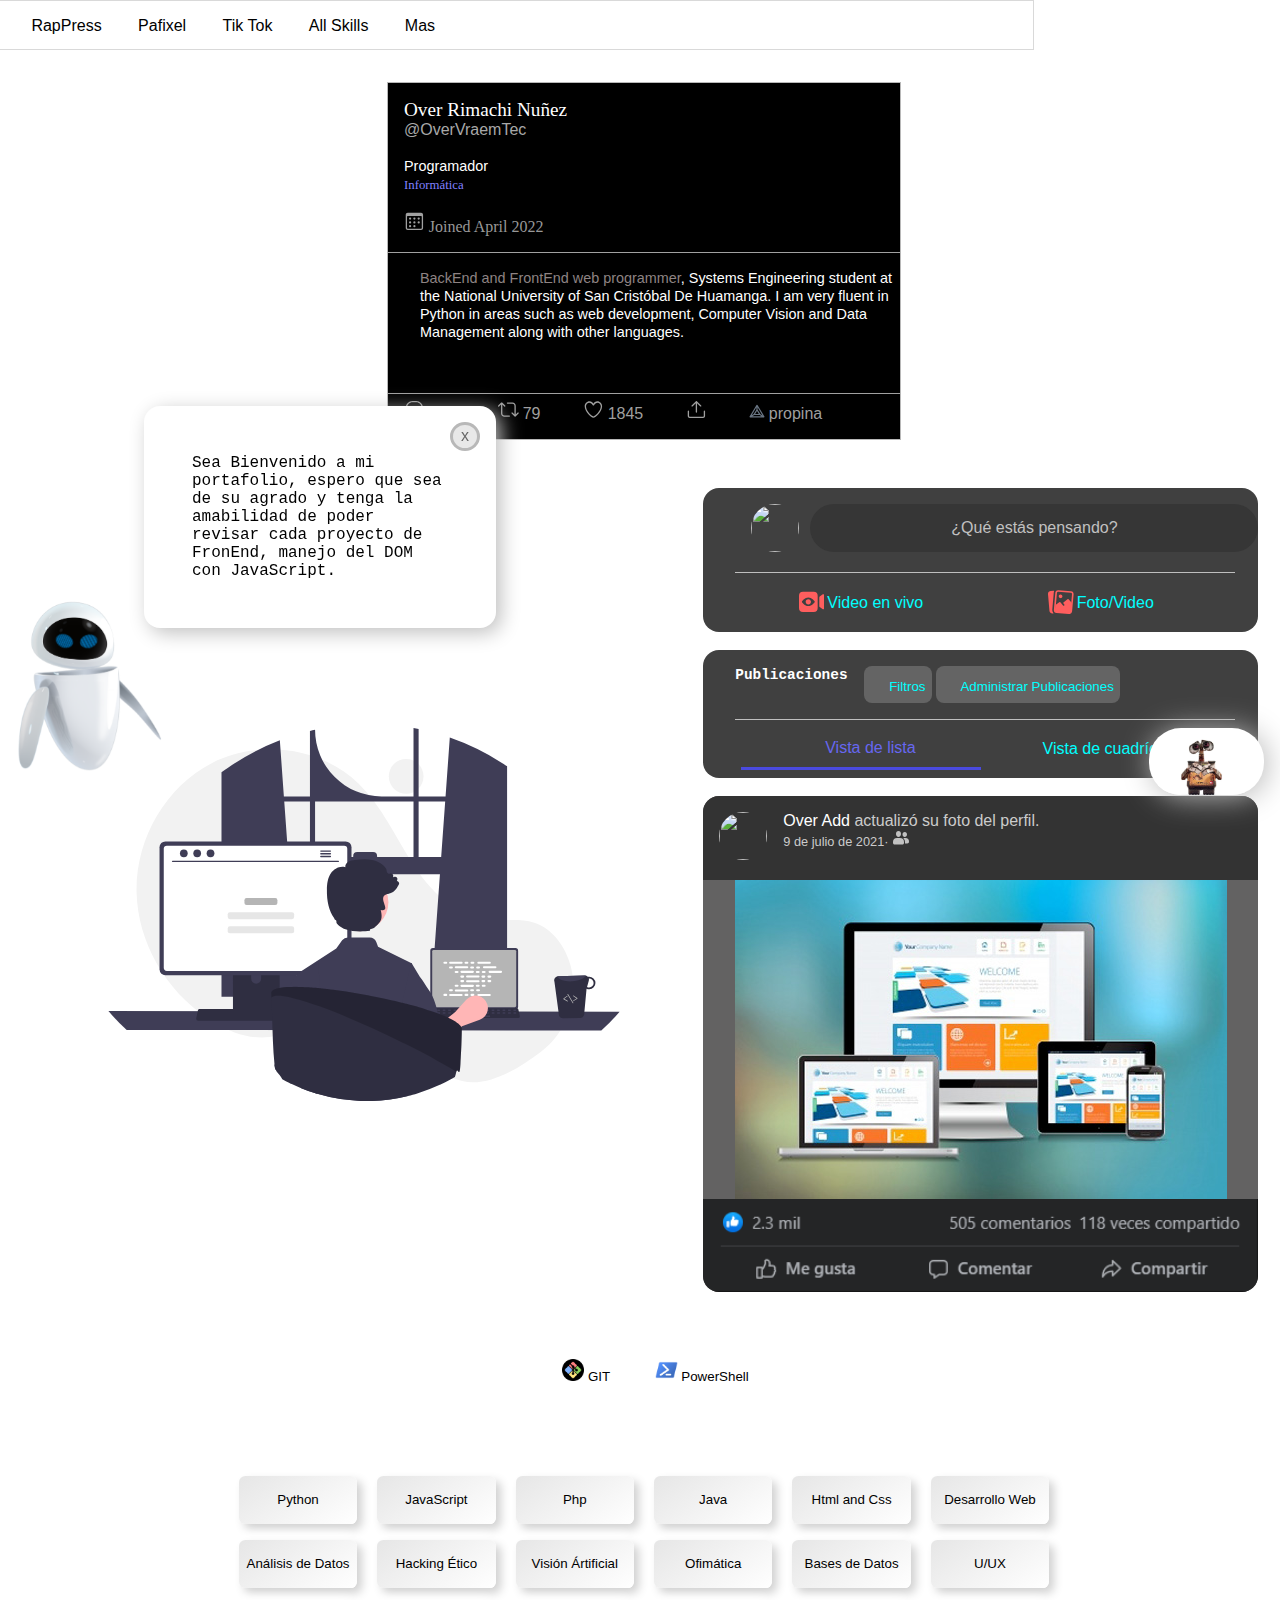
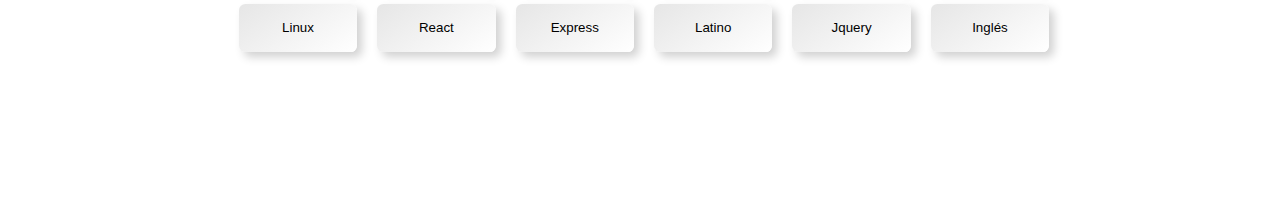
==== commit a1c46006: "version 2022.6" ====
--- a/index.html
+++ b/index.html
@@ -5,6 +5,7 @@
     <meta charset="UTF-8">
     <meta http-equiv="X-UA-Compatible" content="IE=edge">
     <meta name="viewport" content="width=device-width, initial-scale=1.0">
+
     <script src="https://kit.fontawesome.com/c3e03baa45.js" crossorigin="anonymous"></script>
     <link rel="stylesheet" href="./static/styles/style1.css">
     <link rel="shortcut icon" href="./static/images/over.ico" type="image/x-icon">
@@ -15,6 +16,30 @@
     <!-- <div id="particles-js"></div> -->
     <!-- <script src="./templates/particulas/particles.min.js"></script> -->
     <!-- <script src="./templates/particulas/app.js"></script> -->
+    <div class="botMensajero">
+        <img src="./static/images/wall.webp" class="wallLogoChat" alt="">
+    </div>
+    <div class="modalChatWall">
+        <span class="cerrarChatConWall">x</span>
+        <div class="chatEscribir">
+            <center>
+
+                <img src="./static/images/wall.webp" class="wallLogoChatMensaje" alt="">
+            </center>
+            <input type="text" placeholder="Envie mensaje a Over">
+            <button>Enviar</button>
+        </div>
+    </div>
+    <div class="evaModal">
+        <div class="contentEva">
+            <img src="./static/images/eva.png" alt="">
+        </div>
+    </div>
+    <div class="mensajeDeEvaAPublico">
+        <span class="cerrarMensajeDeEva">x</span>
+        <span>Sea Bienvenido a mi  portafolio, espero que sea de su agrado y tenga la amabilidad de poder revisar cada proyecto de FronEnd, manejo del DOM con JavaScript.</span>
+
+    </div>
     <section>
         <article class="celular">
             <!-- <i class="fas fa-angle-double-right"></i> -->
@@ -43,26 +68,26 @@
                     <p class="letra2"></p>
                 </div>
                 <img src="./static/images/f.svg" class="fa-angle-double-right" alt="">
-                <!-- <i class="fas fa-angle-double-right"></i> -->
-            </div>
-            <!-- <i class="fas fa-angle-double-right"></i> -->
+
+            </div>
+
         </article>
         <article>
-            <div class="navegacion">
-                <nav class="navegacionPrincipal">
-                    <ul>
-                        <li><a href="#">Home</a></li>
-                        <li><a href="./templates/project.html">Projects</a></li>
-                        <li><a href="#">Habilities</a></li>
-                        <li><a href="#">Contact</a></li>
-                    </ul>
-                </nav>
-            </div>
-
-            <p class="pelota"></p>
-            <p class="pelota1"></p>
+
+
+            <div class="contenedorGeneralDeNavs">
+
+                <img src="./static/images/bars-solid.svg" class="iconoDeNav" alt="">
+                <div class="contenidoDeNav">
+                    <a href="./templates/project.html">RapPress</a>
+                    <a href="./templates/tablas.html">Pafixel</a>
+                    <a href="./templates/tiktok.html">Tik Tok</a>
+                    <a href="#AllSkillsPadre">All Skills</a>
+                    <a href="#">Mas</a>
+                </div>
+
+            </div>
             <div class="contenedor-madre">
-
                 <div class="contenedor1">
                     <span class="nombre">Over Rimachi Nuñez</span><br>
                     <span class="letraTwitter">@OverVraemTec</span><br><br>
@@ -71,23 +96,23 @@
                     <svg viewBox="0 0 24 24" aria-hidden="true" class="calendarioSVG r-1bwzh9t r-4qtqp9 r-yyyyoo r-1xvli5t r-1d4mawv r-dnmrzs r-bnwqim r-1plcrui r-lrvibr"><g><path d="M19.708 2H4.292C3.028 2 2 3.028 2 4.292v15.416C2 20.972 3.028 22 4.292 22h15.416C20.972 22 22 20.972 22 19.708V4.292C22 3.028 20.972 2 19.708 2zm.792 17.708c0 .437-.355.792-.792.792H4.292c-.437 0-.792-.355-.792-.792V6.418c0-.437.354-.79.79-.792h15.42c.436 0 .79.355.79.79V19.71z"></path><circle cx="7.032" cy="8.75" r="1.285"></circle><circle cx="7.032" cy="13.156" r="1.285"></circle><circle cx="16.968" cy="8.75" r="1.285"></circle><circle cx="16.968" cy="13.156" r="1.285"></circle><circle cx="12" cy="8.75" r="1.285"></circle><circle cx="12" cy="13.156" r="1.285"></circle><circle cx="7.032" cy="17.486" r="1.285"></circle><circle cx="12" cy="17.486" r="1.285"></circle></g></svg>
                     <span class="fechaDeDesarrollo">Joined April 2022</span>
                     <!-- <img src="./static/images/calendar.svg" class="calendarioSVG" alt=""> -->
-                    <div>
-                        <!-- <h2 class="dscr1">1. Description </h2> -->
-                        <div class="contenedorTwitterCaja">
-                            <div class="contenedorTwitterCajaImg">
-                                <span><img src="./static/images/over.jpg" class="imagenTwitterProfile" alt=""></span>
-                            </div>
-                            <div>
-                                <span class="description"><span style="color: rgb(142, 131, 131);" >BackEnd and FrontEnd web programmer</span>, Systems Engineering student at the National University of San Cristóbal De Huamanga. I am very fluent in Python
-                                in areas such as web development, Computer Vision and Data Management along with other languages.</span>
-                                <br><br>
-                                <center>
-                                    <img class="img-perfil" src="./static/images/over.jpg" alt="">
-                                </center>
-                            </div>
-                        </div>
-
-                    </div>
+
+                    <!-- <h2 class="dscr1">1. Description </h2> -->
+                    <div class="contenedorTwitterCaja">
+                        <div class="contenedorTwitterCajaImg">
+                            <span><img src="./static/images/over.jpg" class="imagenTwitterProfile" alt=""></span>
+                        </div>
+                        <div>
+                            <span class="description"><span style="color: rgb(142, 131, 131);" >BackEnd and FrontEnd web programmer</span>, Systems Engineering student at the National University of San Cristóbal De Huamanga. I am very fluent in Python
+                            in areas such as web development, Computer Vision and Data Management along with other languages.</span>
+                            <br><br>
+                            <center>
+                                <img class="img-perfil" src="./static/images/over.jpg" alt="">
+                            </center>
+                        </div>
+                    </div>
+
+
                     <div class="iconTwitterPub">
                         <svg viewBox="0 0 24 24" aria-hidden="true" class="calendarioSVG r-4qtqp9 r-yyyyoo r-1xvli5t r-dnmrzs r-bnwqim r-1plcrui r-lrvibr r-1hdv0qi"><g>  <path d="M14.046 2.242l-4.148-.01h-.002c-4.374 0-7.8 3.427-7.8 7.802 0 4.098 3.186 7.206 7.465 7.37v3.828c0 .108.044.286.12.403.142.225.384.347.632.347.138 0 .277-.038.402-.118.264-.168 6.473-4.14 8.088-5.506 1.902-1.61 3.04-3.97 3.043-6.312v-.017c-.006-4.367-3.43-7.787-7.8-7.788zm3.787 12.972c-1.134.96-4.862 3.405-6.772 4.643V16.67c0-.414-.335-.75-.75-.75h-.396c-3.66 0-6.318-2.476-6.318-5.886 0-3.534 2.768-6.302 6.3-6.302l4.147.01h.002c3.532 0 6.3 2.766 6.302 6.296-.003 1.91-.942 3.844-2.514 5.176z"></path></g></svg>
                         <span class="twitterContadorDePuntos">182</span>
@@ -98,12 +123,12 @@
                         <svg viewBox="0 0 24 24" aria-hidden="true" class="calendarioSVG r-4qtqp9 r-yyyyoo r-1xvli5t r-dnmrzs r-bnwqim r-1plcrui r-lrvibr r-1hdv0qi"><g><path d="M17.53 7.47l-5-5c-.293-.293-.768-.293-1.06 0l-5 5c-.294.293-.294.768 0 1.06s.767.294 1.06 0l3.72-3.72V15c0 .414.336.75.75.75s.75-.336.75-.75V4.81l3.72 3.72c.146.147.338.22.53.22s.384-.072.53-.22c.293-.293.293-.767 0-1.06z"></path><path d="M19.708 21.944H4.292C3.028 21.944 2 20.916 2 19.652V14c0-.414.336-.75.75-.75s.75.336.75.75v5.652c0 .437.355.792.792.792h15.416c.437 0 .792-.355.792-.792V14c0-.414.336-.75.75-.75s.75.336.75.75v5.652c0 1.264-1.028 2.292-2.292 2.292z"></path></g></svg>
                         <span class="twitterContadorDePuntos"></span>
                         <span class="Icon Icon--medium" style="background: transparent; content: url(&quot;data:image/svg+xml,%3Csvg%20fill%3D%22inherit%22%20xmlns%3D%22http%3A%2F%2Fwww.w3.org%2F2000%2Fsvg%22%20viewBox%3D%220%200%2015%2016%22%3E%3Cpath%20fill-rule%3D%22evenodd%22%20clip-rule%3D%22evenodd%22%20d%3D%22M10.821%2011.1L8.075%206.732v-2.38l4.917%208.195-2.17-1.447zm-6.03.965h5.397l1.752%201.168H2.747l2.043-1.168zm2.13-5.333L4.187%2011.08l-1.983%201.133%204.717-7.861v2.38zm.577%201.251l1.841%202.928H5.657l1.841-2.928zm7.42%205.53L7.993%201.97c-.018-.03-.043-.054-.066-.08a.568.568%200%2000-.429-.2.57.57%200%2000-.43.2c-.022.026-.047.05-.064.08L.079%2013.513a.59.59%200%2000-.061.143c-.002.004-.002.007-.002.01a.571.571%200%2000-.008.237.56.56%200%2000.064.193c.01.017.023.029.034.044.02.026.037.055.06.077.021.022.047.038.071.057.017.011.031.025.048.035.027.016.056.025.085.036.018.007.035.016.054.022a.597.597%200%2000.132.017c.006%200%20.012.003.017.003h13.85a.576.576%200%2000.495-.874z%22%20fill%3D%22%236A7684%22%2F%3E%3C%2Fsvg%3E&quot;); display: inline-block; font-size: 18px; font-style: normal; height: 16px; margin-top: 2px; position: relative; vertical-align: baseline; width: 16px;"></span>
-                        <span class="twitterContadorDePuntos">propina</span>
+                        <span class="twitterContadorDePuntos propina">propina</span>
                     </div>
                 </div>
                 <div class="vistaALaProgramacion">
                     <div style="margin-top: 15rem;">
-                        <img src="./static/images/undraw_programming.svg" alt="">
+                        <img src="./static/images/undraw_programming.svg" class="undraw_programingImg" alt="">
                     </div>
 
                     <div class="contenedorFacebookPub">
@@ -141,7 +166,7 @@
                         <div class="facebookBloque2">
                             <div class="bloqueFaceCabecera">
                                 <div class="publicacionesFacebook">
-                                    <h2>Publicaciones</h2>
+                                    <h2 class="publicacionesFantasmaFacebook">Publicaciones</h2>
                                 </div>
                                 <div class="botonesParteDos">
 
@@ -185,7 +210,7 @@
                                     </div>
                                 </div>
                                 <div class="botonesFacebookInferior">
-                                    <img src="./static/images/fotopublicacion.jpg" alt="">
+                                    <img src="./static/images/fotopublicacion.jpg" class="fotoPubcelular" alt="">
                                 </div>
                                 <div>
                                     <img src="./static/images/fachaFacebook.png" style="border-radius: 0rem 0rem 1rem 1rem;width:100%;margin-bottom: -.3rem;" alt="">
@@ -202,12 +227,15 @@
 
 
             <div class="terminales-y-mas">
-                <button class="buttonOPT">
-                    <img src="./static/images/Git-bash.png" class="imgOPT messageImg" alt=""><span> GIT </span>
-                </button>
-                <button class="buttonOPT">
-                    <img src="./static/images/PS.png" class="imgOPT messageImg" alt=""><span> PowerShell </span>
-                </button>
+                <center>
+
+                    <button class="buttonOPT">
+                        <img src="./static/images/Git-bash.png" class="imgOPT messageImg" alt=""><span> GIT </span>
+                    </button>
+                    <button class="buttonOPT">
+                        <img src="./static/images/PS.png" class="imgOPT messageImg" alt=""><span> PowerShell </span>
+                    </button>
+                </center>
                 <div>
                     <div class="gitCmd">
                         <div class="gitCabezera">
@@ -258,72 +286,31 @@
                     </div>
                 </div>
             </div>
-            <div class="centro ">
-                <div class="caja-madre ">
-                    <div class="caja-cabeza ">
-                        <p class="color-azul "></p>
-                        <p class="color-rojo "></p>
-                        <p class="color-amarillo "></p>
-                    </div>
-                    <div class="caja-cuerpo ">
-
-                        <code>
-                            <pre id="codigo ">       
-                                <n>1</n>   <fun>for <va> i</va><fun>  in Range</fun><va>(<va>0,  20</va>)</va>:</fun>
-                                <n>2</n>   <va>    <fun>print(</fun> i<fun>)</fun></va>
-                                <n>3</n>   <va>answer=<lib>"Hello World "</lib></va>
-                                <n>4</n>   <va>c=<lib>0</lib></va>
-                                <n>5</n>   <fun>while True</fun>: 
-                                <n>6</n>       <va>var</va>=<r>answer</r><fun>.upper()</fun>
-                                <n>7</n>       <fun>if</fun> <r>c</r>==<fun>10</fun>:
-                                <n>8</n>           <fun>break</fun>
-                                <n>9</n>        <va>c+=</va><lib>1</lib>
-
-                                
-                            </pre>
-                        </code>
-
-                    </div>
-                    <div class="caja-base ">
-                        <p style="color:white ">Microsoft Windows [Versión 10.0.18363.1556]</p>
-                        <p style="color:white ">(c) 2019 Microsoft Corporation. Todos los derechos reservados.</p>
-                        <p style="color:white ">C:\Over></p>
-
-                    </div>
-                </div>
-                <div class="dato-python ">
-                    <h2>.Python</h2>
-                    <p class="letra-py ">Solid knowledge in Python 2.7 and Python 3.X</p>
-                    <p class="letra-py ">- Databases (Mysql)</p>
-                    <p class="letra-py ">- Consumption of Apis</p>
-                    <p class="letra-py ">- Others</p>
-                </div>
-            </div>
-            <div class="AllSkillsPadre">
-                <center>
-
-                    <div class="AllSkills">
-                        <button id="btnModal" class="btnModalSkill python">Python</button>
-                        <button id="btnModal" class="btnModalSkill">JavaScript</button>
-                        <button id="btnModal" class="btnModalSkill">Php</button>
-                        <button id="btnModal" class="btnModalSkill">Java</button>
-                        <button id="btnModal" class="btnModalSkill">Html and Css</button>
-                        <button id="btnModal" class="btnModalSkill">Desarrollo Web</button>
-                        <button id="btnModal" class="btnModalSkill">Análisis de Datos</button>
-                        <button id="btnModal" class="btnModalSkill">Hacking Ético</button>
-                        <button id="btnModal" class="btnModalSkill">Visión Ártificial</button>
-                        <button id="btnModal" class="btnModalSkill">Ofimática</button>
-                        <button id="btnModal" class="btnModalSkill">Bases de Datos</button>
-                        <button id="btnModal" class="btnModalSkill">U/UX</button>
-                        <button id="btnModal" class="btnModalSkill">Linux</button>
-                        <button id="btnModal" class="btnModalSkill">React</button>
-                        <button id="btnModal" class="btnModalSkill">Express</button>
-                        <button id="btnModal" class="btnModalSkill">Latino</button>
-                        <button id="btnModal" class="btnModalSkill">Jquery</button>
-                        <button id="btnModal" class="btnModalSkill">Inglés</button>
-
-                    </div>
-                </center>
+
+            <div class="AllSkillsPadre" id="AllSkillsPadre">
+
+
+                <div class="AllSkills">
+                    <button id="btnModal" class="btnModalSkill python">Python</button>
+                    <button id="btnModal" class="btnModalSkill">JavaScript</button>
+                    <button id="btnModal" class="btnModalSkill">Php</button>
+                    <button id="btnModal" class="btnModalSkill">Java</button>
+                    <button id="btnModal" class="btnModalSkill">Html and Css</button>
+                    <button id="btnModal" class="btnModalSkill">Desarrollo Web</button>
+                    <button id="btnModal" class="btnModalSkill">Análisis de Datos</button>
+                    <button id="btnModal" class="btnModalSkill">Hacking Ético</button>
+                    <button id="btnModal" class="btnModalSkill">Visión Ártificial</button>
+                    <button id="btnModal" class="btnModalSkill">Ofimática</button>
+                    <button id="btnModal" class="btnModalSkill">Bases de Datos</button>
+                    <button id="btnModal" class="btnModalSkill">U/UX</button>
+                    <button id="btnModal" class="btnModalSkill">Linux</button>
+                    <button id="btnModal" class="btnModalSkill">React</button>
+                    <button id="btnModal" class="btnModalSkill">Express</button>
+                    <button id="btnModal" class="btnModalSkill">Latino</button>
+                    <button id="btnModal" class="btnModalSkill">Jquery</button>
+                    <button id="btnModal" class="btnModalSkill">Inglés</button>
+
+                </div>
             </div>
             <!--  -->
             <div id="myModal" class="modalContainer">
@@ -418,27 +405,11 @@
                 </div>
             </div>
             <!--  -->
-            <script src="./static/app.js"></script>
-            <center>
-                <div class="contenedor2 ">
-                    <script src="./templates/otros/lenguajes.js "></script>
-                    <!-- <video class="video-bg " autoplay src="./static/images/video.mp4 "></video> -->
-                    <center>
-                        <p id="lenguaje"></p>
-                        <img width="120px " src=" " id="imagen" alt=" ">
-
-                    </center>
-
-                </div>
-                <div class="mas-info ">
-
-                    <h2 style="color:rgb(0, 0, 0) ">More about me</h2>
-                    <p style="color:rgb(0, 0, 0) ">Mastery of several programming languages, On databases, Apis consumption, I am passive, I love programming and much of my time I dedicate to programming.</p>
-
-                </div>
-            </center>
         </article>
+
     </section>
+    <script src="./static/modalesIndex.js"></script>
+    <script src="./static/app.js"></script>
     <script src="./templates/otros/cmd.js"></script>
     <script src="./templates/otros/control.js"></script>
     <script src="./templates/otros/cerrador.js"></script>
--- a/static/styles/style1.css
+++ b/static/styles/style1.css
@@ -22,7 +22,7 @@
 body {
     padding: 0;
     /* Permalink - use to edit and share this gradient: https://colorzilla.com/gradient-editor/#0e1347+0,1b1366+23,1d147f+47,1f0f60+65,2f0f63+77,1d147f+90,2b2496+100 */
-    background: rgb(40, 40, 40);
+    background: white;
     /* Old browsers */
     /* background: -moz-linear-gradient(-45deg, rgba(14, 19, 71, 1) 0%, rgba(27, 19, 102, 1) 23%, rgba(29, 20, 127, 1) 47%, rgba(31, 15, 96, 1) 65%, rgba(47, 15, 99, 1) 77%, rgba(29, 20, 127, 1) 90%, rgba(43, 36, 150, 1) 100%); */
     /* sFF3.6-15 */
@@ -34,783 +34,709 @@
     /* IE6-9 fallback on horizontal gradient*/
 }
 
-.navegacion {
-    display: block;
-    justify-content: center;
+.img-perfil {
+    width: 15rem;
+    margin-left: -5rem;
+    border-radius: .2rem;
+}
+
+.contenedor-madre {
+    display: flex;
+    flex-direction: column;
+    justify-content: center;
+    align-items: center;
+    background-color: rgb(255, 255, 255);
+}
+
+.contenedor1 {
+    border: 1px solid rgb(184, 184, 184);
+    max-width: 30rem;
+    min-width: auto;
+    margin-top: 2rem;
+    margin-bottom: 3rem;
+    background-color: rgb(0, 0, 0);
+    /* border-radius: 2rem; */
+    padding: 1rem 1rem 1rem 1rem;
+}
+
+.letraPubInfo {
+    padding-top: 1rem;
+    margin-left: 1rem;
+}
+
+.contenedorFacebookPub {
+    width: 35rem;
+    height: 100%;
+    margin-left: 4%;
+    /* background-color: #d1d1d1; */
+}
+
+.inputFacebook {
+    margin-top: 1rem;
+    margin-left: .7rem;
+    height: 3rem;
+    width: 28rem;
+    border-radius: 10rem;
+    outline: none;
+    border: none;
+    font-family: Arial, Helvetica, sans-serif;
+    font-size: 1rem;
+    color: rgb(193, 193, 193);
+    background-color: rgb(54, 54, 54);
+}
+
+.inputFacebook:hover {
+    background-color: rgb(93, 93, 93);
+}
+
+.perfilFacebook {
+    width: 3rem;
+    height: 3rem;
+    margin: 1rem 0rem 0rem 1rem;
+    border-radius: 50%;
+}
+
+.vistaALaProgramacion {
+    display: flex;
+}
+
+.facebookBloque1 {
+    height: 9rem;
+    width: 100%;
+    border-radius: 1rem;
+    background-color: rgb(64, 64, 64);
+}
+
+.facebookBloque2 {
+    height: 8rem;
+    width: 100%;
+    border-radius: 1rem;
+    background-color: rgb(64, 64, 64);
+}
+
+.facebookBloque3 {
+    height: 100%;
+    width: 100%;
+    border-radius: 1rem;
+    background-color: rgb(99, 98, 98);
+    margin-bottom: 3rem;
+}
+
+h1 {
+    font-family: monospace;
+    font-size: 1.4rem;
+    color: var(--color-negro-letra);
+}
+
+h2 {
+    font-family: monospace;
+}
+
+p {
+    font-family: monospace;
+}
+
+.letraTwitter {
+    color: rgb(168, 168, 168);
+    font-family: Arial, Helvetica, sans-serif;
+    font-size: 1rem;
+}
+
+.prohack {
+    color: white;
+    font-family: Arial, Helvetica, sans-serif;
+    font-size: .9rem;
+}
+
+.bloqueFaceCabecera {
+    display: flex;
+    border-bottom: 1px solid rgb(191, 191, 191);
+    width: 90%;
+    margin-left: 2rem;
+    padding-bottom: 1rem;
+    /* background-color: #000; */
+}
+
+.bloqueFaceCabeceraPub {
+    display: flex;
+    border-radius: 1rem 1rem 0 0;
+    /* border-bottom: 1px solid rgb(191, 191, 191); */
+    width: 100%;
+    /* padding-left: 1rem; */
+    padding-bottom: 1rem;
+    background-color: rgb(51, 51, 51);
+}
+
+.inforFalso {
+    color: rgb(128, 128, 255);
+    /* text-decoration: underline; */
+    font-family: Consolas;
+    font-size: .8rem
+}
+
+.botonInfFacebook {
+    border: none;
+    outline: none;
+    width: 15rem;
+    height: 2.7rem;
+    border-radius: .4rem;
+    font-family: Arial, Helvetica, sans-serif;
+    font-size: 1rem;
+    margin-top: .4rem;
+    display: flex;
+    justify-content: center;
+    background-color: rgba(100, 100, 100, 0);
+    color: aqua;
+}
+
+.botonInfFacebook:hover {
+    background-color: rgb(100, 100, 100);
+}
+
+.botonesParteDos {
+    margin-top: 1rem;
+}
+
+.publicacionesFacebook {
+    margin-top: .3rem;
+    margin-right: 1rem;
+}
+
+.inputFacebookParte2 {
+    height: 2.3rem;
+    background-color: rgb(100, 100, 100);
+    color: aqua;
+    border-radius: .5rem;
+    border: none;
+    outline: none;
+}
+
+.centrarEnVertiFacebook {
+    color: rgb(103, 103, 240);
+}
+
+.classListaModo {
+    border: none;
+    outline: none;
+    width: 15rem;
+    height: 2.7rem;
+    font-family: Arial, Helvetica, sans-serif;
+    font-size: 1rem;
+    margin-top: .4rem;
+    display: flex;
+    justify-content: center;
+    background-color: rgba(100, 100, 100, 0);
+    color: aqua;
+    border-bottom: 3px solid rgb(74, 74, 223);
+}
+
+.botonesFacebookInferior {
+    display: flex;
+    justify-content: center;
+    width: 100%;
+}
+
+.facebookColorIcono {
+    fill: rgb(255, 94, 94);
+    font-size: 1.6rem;
+}
+
+.twitterContadorDePuntos {
+    font-family: Arial, Helvetica, sans-serif;
+    margin-right: 8%;
+    color: rgb(159, 159, 159);
+}
+
+.publicacionesFantasmaFacebook {
+    color: white;
+    font-size: .9rem;
+}
+
+.iconTwitterPub {
+    margin-top: .3rem;
+}
+
+.hu5pjgll {
+    filter: invert(80%);
+}
+
+.centro {
+    display: flex;
+}
+
+.description {
+    color: rgb(255, 255, 255);
+    font-size: .9rem;
+    font-family: Verdana, Geneva, Tahoma, sans-serif;
+    /* margin-left: -6rem; */
+}
+
+.nombre {
+    color: rgb(255, 255, 255);
+    font-size: 1.2rem;
+    font-family: fantasy;
+}
+
+.imagenTwitterProfile {
+    width: 3rem;
+    margin-left: 1rem;
+    border-radius: 50%;
+}
+
+.calendarioSVG {
+    width: 1.3rem;
+    fill: rgb(160, 160, 160);
+    padding-bottom: -5rem;
+}
+
+.contenedorTwitterCaja {
+    width: 32rem;
+    margin-top: 1rem;
+    margin-left: -1rem;
+    display: flex;
+    padding-top: 1rem;
+    padding-bottom: 1rem;
+    border-top: 1px solid rgb(161, 161, 161);
+    border-bottom: 1px solid rgb(161, 161, 161);
+}
+
+.contenedorTwitterCajaImg {
+    padding-top: 2rem;
+    margin-right: 1rem;
+}
+
+.fechaDeDesarrollo {
+    color: rgb(152, 152, 152);
+}
+
+.dscr1 {
+    color: mediumblue;
+    font-family: 'Courier New', Courier, monospace;
+    font-size: 17px;
+}
+
+.mas-info {
+    margin-bottom: 4rem;
+    margin-top: 3rem;
+    border-radius: .3rem;
+    padding: .3rem;
+    background-color: rgb(255, 255, 255);
+    width: 90%;
+    justify-content: center;
+    text-align: center;
+    color: var(--color-negro-letra);
+}
+
+.video-bg {
+    /* position: absolute; */
+    width: 30rem;
+    border-radius: 10%;
+}
+
+.celular {
+    margin-left: -1rem;
+    /* border-radius: 0 2rem 2rem 0; */
+    overflow: hidden;
+    margin-top: 6rem;
+    position: absolute;
+    /* width: 600px; */
+    width: 50px;
+    height: 500px;
+    transition: 2s;
+}
+
+.celular:hover {
+    width: 20rem;
+    background-color: rgb(206, 206, 206);
+    transition: 1s;
+}
+
+.celu-fondo {
+    background-image: white;
+    background-size: cover;
+    filter: blur(0.4rem);
+    height: 500px;
+}
+
+.celu-borde {
+    color: white;
+    position: absolute;
+    top: 0rem;
+    left: 4rem;
+    border: 1px solid white;
+    background-color: rgb(50, 50, 50);
+    width: 250px;
+    height: 480px;
+    float: right;
+}
+
+.celu-borde .title-face {
+    font-family: Arial, Helvetica, sans-serif;
+    float: left;
+    color: white;
+    margin-top: 2rem;
+    margin-left: 1rem;
+    margin-right: 4rem;
+}
+
+.fa-laptop-code {
+    float: left;
+    margin-top: 0rem;
+    margin-left: 2rem;
+    background-color: brown;
+    padding: 1rem 1rem 1rem;
+    border-radius: 50%;
+}
+
+.celu-borde .programing {
+    float: left;
+    font-family: Arial;
+    font-size: 15px;
+    margin-left: 1rem;
+}
+
+.celu-borde .fa-thumbs-up {
+    margin-top: 0.7rem;
+    margin-left: 2rem;
+    float: left;
+}
+
+.celu-borde .more-information {
+    background-color: blueviolet;
+    text-align: center;
+    font-family: Arial;
+    padding-top: 0.5rem;
+    padding-bottom: 00.5rem;
+    border-radius: 0.4rem;
+    margin-left: 0.7rem;
+    width: 90%;
+}
+
+.celu-borde .fa-facebook {
+    padding-right: 5px;
+}
+
+.celu-borde .btn-face {
+    color: white;
+    border-style: solid;
+    border-color: white;
+    font-size: 9px;
+    padding: 10px 10px 10px;
+    border-radius: 2rem;
+    border-width: 1px;
+    font-family: Arial;
+    /* margin-left: 10px; */
+}
+
+.celu-borde #primary-btn {
+    margin-left: 10px;
+}
+
+.celu-borde .letra1,
+.letra2 {
+    height: 10px;
+    width: 90%;
+    border-radius: 7px;
+    background: white;
+    justify-content: center;
+    text-align: center;
+    margin-left: 0.8rem;
+}
+
+.fa-angle-double-right {
+    position: absolute;
+    /* background-color: blue; */
+    padding: 0rem .1rem 0rem .1rem;
+    margin-top: -14rem;
+    margin-left: -19.4rem;
+    /* font-size: 1rem; */
+    width: 2rem;
+    border-radius: .5rem;
+    background-color: rgb(255, 255, 255);
+}
+
+.icon-f {
+    margin-top: 0.5rem;
+    width: 2.3rem;
+}
+
+.icon-w {
+    margin-top: 0.5rem;
+    width: 2.3rem;
+}
+
+.icon-af,
+.icon-aw {
+    display: inline-block;
+}
+
+.icon-af {
+    border-radius: 0 9px 9px 0;
+    background-color: rgb(255, 255, 255);
+    width: 40%;
     height: 4rem;
-    background-color: rgb(70, 70, 70);
-    margin-top: -1.5rem;
-    margin-left: -.5rem;
-}
-
-@media(min-width:700px) {
-    .navegacionPrincipal ul li {
-        /* max-width: 5rem; */
-        height: 4rem;
-        min-width: 7rem;
-        text-align: center;
-        margin-left: 0rem;
-        font-family: monospace;
-        font-size: 1rem;
-        display: inline-block;
-        border-radius: .1rem;
-        padding: 1rem .2rem .2rem .2rem;
-        /* box-shadow: 5px 5px 10px var(--background-negro), -3px -3px 7px var(--background-negro); */
-    }
-    .navegacionPrincipal ul li:hover {
-        transform: scale(.9);
-    }
-    .navegacionPrincipal ul li a {
-        color: white;
-        font-size: 1.2rem;
-    }
-    .navegacionPrincipal ul li a:hover {
-        color: rgb(111, 255, 109);
-    }
-    .img-perfil {
-        width: 15rem;
-        margin-left: -5rem;
-        border-radius: .2rem;
-    }
-    .contenedor-madre {
-        /* background-color: black; */
-        /* flex-direction: row; */
-        /* display: inline-flex; */
-        justify-content: center;
-    }
-    .contenedor1 {
-        border: 1px solid rgb(184, 184, 184);
-        max-width: 30rem;
-        min-width: auto;
-        margin-top: 2rem;
-        margin-bottom: 3rem;
-        margin-left: 20%;
-        background-color: rgb(0, 0, 0);
-        /* border-radius: 2rem; */
-        padding: 1rem 1rem 1rem 1rem;
-        /* box-shadow: 10px 10px 20px rgb(232, 232, 232), 10px 10px 20px rgb(232, 232, 232); */
-    }
-    .letraPubInfo {
-        padding-top: 1rem;
-        margin-left: 1rem;
-    }
-    .contenedorFacebookPub {
-        width: 35rem;
-        height: 100%;
-        margin-left: 4%;
-        /* background-color: #d1d1d1; */
-    }
-    .inputFacebook {
-        margin-top: 1rem;
-        margin-left: .7rem;
-        height: 3rem;
-        width: 28rem;
-        border-radius: 10rem;
-        outline: none;
-        border: none;
-        font-family: Arial, Helvetica, sans-serif;
-        font-size: 1rem;
-        color: rgb(193, 193, 193);
-        background-color: rgb(54, 54, 54);
-    }
-    .inputFacebook:hover {
-        background-color: rgb(93, 93, 93);
-    }
-    .perfilFacebook {
-        width: 3rem;
-        height: 3rem;
-        margin: 1rem 0rem 0rem 1rem;
-        border-radius: 50%;
-    }
-    .vistaALaProgramacion {
-        display: flex;
-    }
-    .facebookBloque1 {
-        height: 9rem;
-        width: 100%;
-        border-radius: 1rem;
-        background-color: rgb(64, 64, 64);
-    }
-    .facebookBloque2 {
-        height: 8rem;
-        width: 100%;
-        border-radius: 1rem;
-        background-color: rgb(64, 64, 64);
-    }
-    .facebookBloque3 {
-        height: 100%;
-        width: 100%;
-        border-radius: 1rem;
-        background-color: rgb(99, 98, 98);
-        margin-bottom: 3rem;
-    }
-    .contenedor2 {
-        overflow: hidden;
-        margin-top: 3rem;
-        width: 25rem;
-        height: 25rem;
-        background-color: rgba(255, 255, 255, 0.407);
-        border-radius: 4rem;
-        padding: 0rem 1rem 1rem 1rem;
-        /* box-shadow: 10px 10px 20px rgb(220, 220, 220), -10px -10px 20px rgb(220, 220, 220); */
-        /* box-shadow: inset 100px 100px 100px rgba(189, 189, 189, 0.825), inset -40px -20px 60px rgba(67, 52, 120, 0.77); */
-    }
-    h1 {
-        font-family: monospace;
-        font-size: 1.4rem;
-        color: var(--color-negro-letra);
-    }
-    h2 {
-        font-family: monospace;
-    }
-    p {
-        font-family: monospace;
-    }
-    .letraTwitter {
-        color: rgb(168, 168, 168);
-        font-family: Arial, Helvetica, sans-serif;
-        font-size: 1rem;
-    }
-    .prohack {
-        color: white;
-        font-family: Arial, Helvetica, sans-serif;
-        font-size: .9rem;
-    }
-    .bloqueFaceCabecera {
-        display: flex;
-        border-bottom: 1px solid rgb(191, 191, 191);
-        width: 90%;
-        margin-left: 2rem;
-        padding-bottom: 1rem;
-        /* background-color: #000; */
-    }
-    .bloqueFaceCabeceraPub {
-        display: flex;
-        border-radius: 1rem 1rem 0 0;
-        /* border-bottom: 1px solid rgb(191, 191, 191); */
-        width: 100%;
-        /* padding-left: 1rem; */
-        padding-bottom: 1rem;
-        background-color: rgb(51, 51, 51);
-    }
-    .inforFalso {
-        color: rgb(128, 128, 255);
-        /* text-decoration: underline; */
-        font-family: Consolas;
-        font-size: .8rem
-    }
-    .botonInfFacebook {
-        border: none;
-        outline: none;
-        width: 15rem;
-        height: 2.7rem;
-        border-radius: .4rem;
-        font-family: Arial, Helvetica, sans-serif;
-        font-size: 1rem;
-        margin-top: .4rem;
-        display: flex;
-        justify-content: center;
-        background-color: rgba(100, 100, 100, 0);
-        color: aqua;
-    }
-    .botonInfFacebook:hover {
-        background-color: rgb(100, 100, 100);
-    }
-    .botonesParteDos {
-        margin-top: 1rem;
-    }
-    .publicacionesFacebook {
-        margin-top: .3rem;
-        margin-right: 1rem;
-    }
-    .inputFacebookParte2 {
-        height: 2.3rem;
-        background-color: rgb(100, 100, 100);
-        color: aqua;
-        border-radius: .5rem;
-        border: none;
-        outline: none;
-    }
-    .centrarEnVertiFacebook {
-        color: rgb(103, 103, 240);
-    }
-    .classListaModo {
-        border: none;
-        outline: none;
-        width: 15rem;
-        height: 2.7rem;
-        font-family: Arial, Helvetica, sans-serif;
-        font-size: 1rem;
-        margin-top: .4rem;
-        display: flex;
-        justify-content: center;
-        background-color: rgba(100, 100, 100, 0);
-        color: aqua;
-        border-bottom: 3px solid rgb(74, 74, 223);
-    }
-    .botonesFacebookInferior {
-        display: flex;
-        justify-content: center;
-        width: 100%;
-    }
-    .facebookColorIcono {
-        fill: rgb(255, 94, 94);
-        font-size: 1.6rem;
-    }
-    .twitterContadorDePuntos {
-        font-family: Arial, Helvetica, sans-serif;
-        margin-right: 8%;
-        color: rgb(159, 159, 159);
-    }
-    .iconTwitterPub {
-        margin-top: .3rem;
-    }
-    #lenguaje {
-        color: var(--color-negro-letra);
-        margin-top: 3rem;
-        font-size: 2rem;
-        font-family: 'Courier New', Courier, monospace;
-        transition: 1s;
-    }
-    .hu5pjgll {
-        filter: invert(80%);
-    }
-    .caja-madre {
-        overflow: hidden;
-        margin-left: 5rem;
-        margin-top: 8rem;
-        background-color: rgb(47, 44, 44);
-        width: 650px;
-        height: 450px;
-        border-radius: 1rem 1rem 1rem 1rem;
-    }
-    .caja-cabeza {
-        border-radius: 0rem 0rem 0rem 0rem;
-        background-color: rgb(57, 52, 52);
-        width: 100%;
-        display: flex;
-    }
-    .caja-cuerpo {
-        margin-top: -1.1rem;
-        margin-left: -6rem;
-        width: 100%;
-        height: 60px;
-    }
-    .caja-base {
-        padding-top: 0.2rem;
-        padding-left: 1rem;
-        margin-top: 11rem;
-        height: 13rem;
-        background-color: black;
-        color: var(--color-negro-letra);
-    }
-    .color-azul {
-        margin-left: 1rem;
-        width: 20px;
-        height: 20px;
-        border-radius: 50%;
-        background-color: blue;
-    }
-    .color-rojo {
-        margin-left: 1rem;
-        width: 20px;
-        height: 20px;
-        border-radius: 50%;
-        background-color: red;
-    }
-    .color-amarillo {
-        margin-left: 1rem;
-        width: 20px;
-        height: 20px;
-        border-radius: 50%;
-        background-color: yellow;
-    }
-    #codigo {
-        outline: none;
-    }
-    imprt,
-    fun {
-        color: blue;
-    }
-    n {
-        color: rgb(112, 111, 111);
-    }
-    pre {
-        color: rgb(30, 30, 30);
-        font-family: cursive;
-        font-size: 15px;
-    }
-    va {
-        color: rgb(151, 169, 36);
-    }
-    lib {
-        color: blueviolet;
-    }
-    r {
-        color: red;
-    }
-    .centro {
-        display: flex;
-    }
-    .dato-python {
-        color: white;
-        margin-top: 8rem;
-        margin-left: 4rem;
-    }
-    .dato-python p,
-    h2 {
-        color: white;
-    }
-    .letra-py {
-        color: rgb(30, 30, 30);
-        font-size: 1.2rem;
-    }
-    .description {
-        color: rgb(255, 255, 255);
-        font-size: .9rem;
-        font-family: Verdana, Geneva, Tahoma, sans-serif;
-        /* margin-left: -6rem; */
-    }
-    .nombre {
-        color: rgb(255, 255, 255);
-        font-size: 1.2rem;
-        font-family: fantasy;
-    }
-    .imagenTwitterProfile {
-        width: 3rem;
-        margin-left: 1rem;
-        border-radius: 50%;
-    }
-    .calendarioSVG {
-        width: 1.3rem;
-        fill: rgb(160, 160, 160);
-        padding-bottom: -5rem;
-    }
-    .contenedorTwitterCaja {
-        width: 32rem;
-        margin-top: 1rem;
-        margin-left: -1rem;
-        display: flex;
-        padding-top: 1rem;
-        padding-bottom: 1rem;
-        border-top: 1px solid rgb(161, 161, 161);
-        border-bottom: 1px solid rgb(161, 161, 161);
-    }
-    .contenedorTwitterCajaImg {
-        padding-top: 2rem;
-        margin-right: 1rem;
-    }
-    .fechaDeDesarrollo {
-        color: rgb(152, 152, 152);
-    }
-    .dscr1 {
-        color: mediumblue;
-        font-family: 'Courier New', Courier, monospace;
-        font-size: 17px;
-    }
-    .mas-info {
-        width: 400px;
-        justify-content: center;
-        text-align: center;
-        color: var(--color-negro-letra);
-    }
-    .video-bg {
-        /* position: absolute; */
-        width: 30rem;
-        border-radius: 10%;
-    }
-    .celular {
-        margin-left: -1rem;
-        border-radius: 0 2rem 2rem 0;
-        overflow: hidden;
-        margin-top: 6rem;
-        position: absolute;
-        /* width: 600px; */
-        width: 50px;
-        height: 500px;
-        transition: 2s;
-    }
-    .celular:hover {
-        width: 600px;
-        transition: 2s;
-    }
-    .celu-fondo {
-        border-radius: 0 2rem 2rem 0;
-        background-image: url("../images/bac.jpg");
-        background-size: cover;
-        filter: blur(0.4rem);
-        width: 600px;
-        height: 500px;
-    }
-    .celu-borde {
-        color: white;
-        position: absolute;
-        margin-top: -31rem;
-        margin-left: 20rem;
-        filter: blur(0);
-        border-style: solid;
-        border-color: white;
-        border-radius: 2rem;
-        background-color: rgba(0, 0, 0, 0.434);
-        width: 250px;
-        height: 480px;
-        float: right;
-    }
-    .celu-borde .title-face {
-        font-family: Arial, Helvetica, sans-serif;
-        float: left;
-        color: white;
-        margin-top: 2rem;
-        margin-left: 1rem;
-        margin-right: 4rem;
-    }
-    .fa-laptop-code {
-        float: left;
-        margin-top: 0rem;
-        margin-left: 2rem;
-        background-color: brown;
-        padding: 1rem 1rem 1rem;
-        border-radius: 50%;
-    }
-    .celu-borde .programing {
-        float: left;
-        font-family: Arial;
-        font-size: 15px;
-        margin-left: 1rem;
-    }
-    .celu-borde .fa-thumbs-up {
-        margin-top: 0.7rem;
-        margin-left: 2rem;
-        float: left;
-    }
-    .celu-borde .more-information {
-        background-color: blueviolet;
-        text-align: center;
-        font-family: Arial;
-        padding-top: 0.5rem;
-        padding-bottom: 00.5rem;
-        border-radius: 0.4rem;
-        margin-left: 0.7rem;
-        width: 90%;
-    }
-    .celu-borde .fa-facebook {
-        padding-right: 5px;
-    }
-    .celu-borde .btn-face {
-        color: white;
-        border-style: solid;
-        border-color: white;
-        font-size: 9px;
-        padding: 10px 10px 10px;
-        border-radius: 2rem;
-        border-width: 1px;
-        font-family: Arial;
-        /* margin-left: 10px; */
-    }
-    .celu-borde #primary-btn {
-        margin-left: 10px;
-    }
-    .celu-borde .letra1,
-    .letra2 {
-        height: 10px;
-        width: 90%;
-        border-radius: 7px;
-        background: white;
-        justify-content: center;
-        text-align: center;
-        margin-left: 0.8rem;
-    }
-    .fa-angle-double-right {
-        position: absolute;
-        /* background-color: blue; */
-        padding: 0rem .1rem 0rem .1rem;
-        margin-top: -14rem;
-        margin-left: -19.4rem;
-        /* font-size: 1rem; */
-        width: 2rem;
-        border-radius: .5rem;
-        background-color: rgb(255, 255, 255);
-    }
-    .icon-f {
-        margin-top: 0.5rem;
-        width: 2.3rem;
-    }
-    .icon-w {
-        margin-top: 0.5rem;
-        width: 2.3rem;
-    }
-    .icon-af,
-    .icon-aw {
-        display: inline-block;
-    }
-    .icon-af {
-        border-radius: 0 9px 9px 0;
-        background-color: rgb(255, 255, 255);
-        width: 40%;
-        height: 4rem;
-        /* box-shadow: 5px 5px 7px rgb(216, 216, 216); */
-    }
-    .icon-aw {
-        border-radius: 9px 0 0 9px;
-        background-color: rgb(255, 255, 255);
-        /* box-shadow: 5px 5px 7px rgb(216, 216, 216); */
-        width: 40%;
-        height: 4rem;
-    }
-    @keyframes pelotita {
-        0% {
-            transform: translateX(55rem);
-            width: 0;
-            height: 0;
-        }
-        50% {
-            transform: translateX(0);
-            width: 2rem;
-            height: 2rem;
-        }
-        100% {
-            transform: translateX(55rem);
-            width: 3rem;
-            height: 3rem;
-            box-shadow: 5px 5px 20px rgba(90, 49, 255, 0.525), -5px -5px 20px rgba(70, 86, 255, 0.505);
-        }
-    }
-    .pelota {
-        position: absolute;
-        background-color: rgba(20, 31, 237, 0.203);
-        margin-left: 11rem;
-        margin-top: 15rem;
-        width: 2rem;
-        height: 2rem;
-        border-radius: 50%;
-        transition: 1s;
-        box-shadow: 5px 5px 20px blue, -5px -5px 20px blue;
-        animation-name: pelotita;
-        animation-duration: 5s;
-        animation-iteration-count: infinite;
-    }
-    /*nuevo*/
-    @keyframes pelotita1 {
-        0% {
-            transform: translateX(-55rem);
-            width: 0;
-            height: 0;
-        }
-        50% {
-            transform: translateX(0);
-            width: 2rem;
-            height: 2rem;
-        }
-        100% {
-            transform: translateX(-55rem);
-            width: 3rem;
-            height: 3rem;
-            box-shadow: 5px 5px 20px rgba(90, 49, 255, 0.498), -5px -5px 20px rgba(70, 86, 255, 0.498);
-        }
-    }
-    .pelota1 {
-        position: absolute;
-        background-color: rgba(20, 31, 237, 0.203);
-        margin-left: 60rem;
-        margin-top: 15rem;
-        width: 2rem;
-        height: 2rem;
-        border-radius: 50%;
-        transition: 1s;
-        box-shadow: 5px 5px 20px blue, -5px -5px 20px blue;
-        animation-name: pelotita1;
-        animation-duration: 5s;
-        animation-iteration-count: infinite;
-    }
-    .btnModalSkill {
-        font-family: Verdana, Geneva, Tahoma, sans-serif;
-        cursor: pointer;
-        border-radius: .4rem;
-        border: none;
-        outline: none;
-        width: 7.4rem;
-        height: 3rem;
-        margin: .5rem .5rem .5rem .5rem;
-        padding: 0;
-        background: linear-gradient(145deg, #e6e6e6, #ffffff);
-        box-shadow: 5px 5px 10px #d1d1d1, -5px -5px 10px #ffffff;
-        /* background-color: rgb(255, 255, 255);
+    /* box-shadow: 5px 5px 7px rgb(216, 216, 216); */
+}
+
+.icon-aw {
+    border-radius: 9px 0 0 9px;
+    background-color: rgb(255, 255, 255);
+    /* box-shadow: 5px 5px 7px rgb(216, 216, 216); */
+    width: 40%;
+    height: 4rem;
+}
+
+.btnModalSkill {
+    font-family: Verdana, Geneva, Tahoma, sans-serif;
+    cursor: pointer;
+    border-radius: .4rem;
+    border: none;
+    outline: none;
+    width: 7.4rem;
+    height: 3rem;
+    margin: .5rem .5rem .5rem .5rem;
+    padding: 0;
+    background: linear-gradient(145deg, #e6e6e6, #ffffff);
+    box-shadow: 5px 5px 10px #d1d1d1, -5px -5px 10px #ffffff;
+    /* background-color: rgb(255, 255, 255);
         box-shadow: -4px 4px 10px rgb(210, 210, 210); */
-    }
-    .btnModalSkill:hover {
-        color: blue;
-    }
-    .AllSkills {
-        margin-top: 2rem;
-        padding: 2rem 2rem 2rem 2rem;
-        display: block;
-        justify-content: center;
-        text-align: center;
-        align-items: center;
-        width: 65%;
-        height: 20rem;
-        border-radius: .4rem;
-        border-radius: 26px;
-        background: #ffffff;
-        /* box-shadow: 11px 11px 23px #cccccc, -11px -11px 23px #ffffff; */
-        /* background-color: rgb(255, 255, 255);
+}
+
+.btnModalSkill:hover {
+    color: blue;
+}
+
+.AllSkills {
+    margin-top: 2rem;
+    padding: 2rem 2rem 2rem 2rem;
+    display: inline-block;
+    justify-content: center;
+    text-align: center;
+    align-items: center;
+    width: 65%;
+    height: 20rem;
+    border-radius: .4rem;
+    border-radius: 26px;
+    background: #ffffff;
+    /* box-shadow: 11px 11px 23px #cccccc, -11px -11px 23px #ffffff; */
+    /* background-color: rgb(255, 255, 255);
         box-shadow: -4px 4px 10px rgb(210, 210, 210); */
-    }
-    .AllSkillsPadre {
-        width: 100%;
-        justify-content: center;
-        text-align: center;
-        align-items: center;
-        /* background-color: black; */
-    }
-    .terminales-y-mas {
-        /* background-color: #dbdbdb; */
-        height: 4rem;
-        width: 90%;
-        margin-left: 5%;
-        border-radius: .3rem;
-        justify-content: center;
-    }
-    .imgOPT {
-        width: 1.4rem;
-        height: 1.4rem;
-    }
-    .buttonOPT {
-        cursor: pointer;
-        width: 7rem;
-        margin-top: .5rem;
-        height: 3rem;
-        background-color: white;
-        border: none;
-        border-radius: .4rem;
-        outline: none;
-    }
-    .gitCmd {
-        display: none;
-        width: 45rem;
-        height: 25rem;
-        background-color: rgb(0, 0, 0);
-        position: absolute;
-        margin-left: 10rem;
-        margin-top: 2rem;
-    }
-    .gitCuerpo {
-        margin-top: 1rem;
-    }
-    .gitCerrar {
-        position: absolute;
-        right: 2rem;
-        margin-top: -1rem;
-        justify-content: center;
-        text-align: center;
-        align-items: center;
-        /* background-color: aliceblue; */
-    }
-    .gitCerrar span {
-        margin-left: 1.3rem;
-        cursor: pointer;
-    }
-    .minimizarCmd {
-        height: 1rem;
-        padding-bottom: 1rem;
-        background-color: blue;
-    }
-    .minimizarCmd>span {
-        margin-top: -.4rem;
-        position: absolute;
-        margin-left: -1rem;
-    }
-    .letracabezera {
-        font-family: Verdana, Geneva, Tahoma, sans-serif;
-        color: white;
-        margin-top: -3rem;
-        font-size: .8rem;
-    }
-    .codeCommand {
-        width: 90%;
-        background-color: rgb(0, 0, 0);
-        border: none;
-        outline: none;
-        color: white;
-        font-family: Verdana;
-        font-size: .9rem;
-    }
-    .contentCMD {
-        /* background-color: antiquewhite; */
-        padding-left: 2rem;
-        margin-top: 1rem;
-        margin-left: 3rem;
-        color: white;
-        font-family: Verdana, Geneva, Tahoma, sans-serif;
-    }
-    /* #################################### */
-    .PSCmd {
-        display: none;
-        width: 45rem;
-        height: 25rem;
-        background-color: rgb(25, 25, 119);
-        position: absolute;
-        margin-left: 10rem;
-        margin-top: 2rem;
-    }
-    .psCabezera {
-        background-color: rgb(0, 0, 0);
-        position: relative;
-        height: 2rem;
-        padding-bottom: .3rem;
-    }
-    .imgPS {
-        margin-bottom: -.5rem;
-    }
-    .psCuerpo {
-        margin-top: 1rem;
-    }
-    .psCerrar {
-        position: absolute;
-        right: 2rem;
-        margin-top: -1rem;
-        justify-content: center;
-        text-align: center;
-        align-items: center;
-        /* background-color: aliceblue; */
-    }
-    .psCerrar span {
-        margin-left: 1.3rem;
-        cursor: pointer;
-    }
-    .minimizarCmdPs {
-        height: 1rem;
-        padding-bottom: 1rem;
-        background-color: blue;
-    }
-    .minimizarCmdPs>span {
-        margin-top: -.4rem;
-        position: absolute;
-        margin-left: -1rem;
-    }
-    .letracabezeraPS {
-        font-family: courier;
-        color: white;
-        padding-top: 2rem;
-        font-size: .8rem;
-    }
-    .codeCommandPS {
-        width: 60%;
-        background-color: rgba(187, 43, 43, 0);
-        border: none;
-        outline: none;
-        color: white;
-        font-family: Verdana;
-        font-size: .9rem;
-    }
-    .contentCMDPs {
-        /* background-color: antiquewhite; */
-        padding-left: 2rem;
-        margin-top: 1rem;
-        margin-left: 3rem;
-        color: white;
-        font-family: Verdana, Geneva, Tahoma, sans-serif;
-    }
+}
+
+.AllSkillsPadre {
+    width: 100%;
+    justify-content: center;
+    text-align: center;
+    align-items: center;
+    /* background-color: black; */
+}
+
+.terminales-y-mas {
+    /* background-color: #dbdbdb; */
+    height: 4rem;
+    width: 90%;
+    margin-left: 5%;
+    border-radius: .3rem;
+    justify-content: center;
+}
+
+.imgOPT {
+    width: 1.4rem;
+    height: 1.4rem;
+}
+
+.buttonOPT {
+    cursor: pointer;
+    width: 7rem;
+    margin-top: .5rem;
+    height: 3rem;
+    background-color: white;
+    border: none;
+    border-radius: .4rem;
+    outline: none;
+}
+
+.gitCmd {
+    display: none;
+    width: 45rem;
+    height: 25rem;
+    background-color: rgb(0, 0, 0);
+    position: absolute;
+    margin-left: 10rem;
+    margin-top: 2rem;
+}
+
+.gitCuerpo {
+    margin-top: 1rem;
+}
+
+.gitCerrar {
+    position: absolute;
+    right: 2rem;
+    margin-top: -1rem;
+    justify-content: center;
+    text-align: center;
+    align-items: center;
+    /* background-color: aliceblue; */
+}
+
+.gitCerrar span {
+    margin-left: 1.3rem;
+    cursor: pointer;
+}
+
+.minimizarCmd {
+    height: 1rem;
+    padding-bottom: 1rem;
+    background-color: blue;
+}
+
+.minimizarCmd>span {
+    margin-top: -.4rem;
+    position: absolute;
+    margin-left: -1rem;
+}
+
+.letracabezera {
+    font-family: Verdana, Geneva, Tahoma, sans-serif;
+    color: white;
+    margin-top: -3rem;
+    font-size: .8rem;
+}
+
+.codeCommand {
+    width: 90%;
+    background-color: rgb(0, 0, 0);
+    border: none;
+    outline: none;
+    color: white;
+    font-family: Verdana;
+    font-size: .9rem;
+}
+
+.contentCMD {
+    /* background-color: antiquewhite; */
+    padding-left: 2rem;
+    margin-top: 1rem;
+    margin-left: 3rem;
+    color: white;
+    font-family: Verdana, Geneva, Tahoma, sans-serif;
+}
+
+
+/* #################################### */
+
+.PSCmd {
+    display: none;
+    width: 45rem;
+    height: 25rem;
+    background-color: rgb(25, 25, 119);
+    position: absolute;
+    margin-left: 10rem;
+    margin-top: 2rem;
+}
+
+.psCabezera {
+    background-color: rgb(0, 0, 0);
+    position: relative;
+    height: 2rem;
+    padding-bottom: .3rem;
+}
+
+.imgPS {
+    margin-bottom: -.5rem;
+}
+
+.psCuerpo {
+    margin-top: 1rem;
+}
+
+.psCerrar {
+    position: absolute;
+    right: 2rem;
+    margin-top: -1rem;
+    justify-content: center;
+    text-align: center;
+    align-items: center;
+    /* background-color: aliceblue; */
+}
+
+.psCerrar span {
+    margin-left: 1.3rem;
+    cursor: pointer;
+}
+
+.minimizarCmdPs {
+    height: 1rem;
+    padding-bottom: 1rem;
+    background-color: blue;
+}
+
+.minimizarCmdPs>span {
+    margin-top: -.4rem;
+    position: absolute;
+    margin-left: -1rem;
+}
+
+.letracabezeraPS {
+    font-family: courier;
+    color: white;
+    padding-top: 2rem;
+    font-size: .8rem;
+}
+
+.codeCommandPS {
+    width: 60%;
+    background-color: rgba(187, 43, 43, 0);
+    border: none;
+    outline: none;
+    color: white;
+    font-family: Verdana;
+    font-size: .9rem;
+}
+
+.contentCMDPs {
+    /* background-color: antiquewhite; */
+    padding-left: 2rem;
+    margin-top: 1rem;
+    margin-left: 3rem;
+    color: white;
+    font-family: Verdana, Geneva, Tahoma, sans-serif;
+}
+
+.iconoDeNav {
+    width: 0;
+    display: none;
+    height: 0;
+}
+
+.contenedorGeneralDeNavs {
+    /* padding-left: .3rem; */
+    margin-top: -.5rem;
+    margin-left: -.6rem;
+}
+
+.contenidoDeNav {
+    /* background-color: rgb(255, 255, 255); */
+    padding-left: 1rem;
+    padding-top: 1rem;
+    height: 2rem;
+    width: 80%;
+    border: 1px solid rgb(217, 217, 217);
+    font-family: Arial, Helvetica, sans-serif;
+}
+
+.contenidoDeNav a {
+    padding: 1rem;
+    display: inline;
+    /* transition: 1s; */
+    color: rgb(0, 0, 0);
+}
+
+.contenidoDeNav a:hover {
+    color: rgb(32, 32, 32);
+    border-bottom: 2px solid rgb(87, 87, 87);
+    /* background-color: black; */
 }
 
 .modalContainer {
@@ -863,4 +789,310 @@
 .descripcionCertificado {
     font-family: Verdana, Geneva, Tahoma, sans-serif;
     font-size: 1rem;
+}
+
+.contenedorGeneralDeNavs {
+    width: 100%;
+}
+
+.botMensajero {
+    cursor: pointer;
+    overflow: hidden;
+    position: fixed;
+    z-index: 2;
+    margin-top: 80vh;
+    right: 1rem;
+    width: 6rem;
+    height: 3rem;
+    padding: .6rem;
+    border-radius: 2rem;
+    background-color: rgb(255, 255, 255);
+    box-shadow: 3px 2px 30px rgb(185, 185, 185);
+}
+
+.botMensajero:hover {
+    box-shadow: 3px 2px 30px rgb(124, 124, 124);
+}
+
+.wallLogoChat {
+    width: 90%;
+    /* border-radius; */
+}
+
+.cerrarChatConWall {
+    background-color: rgb(232, 232, 232);
+    padding: .1rem .5rem .2rem .5rem;
+    border: 3px solid rgb(184, 184, 184);
+    border-radius: 50%;
+    position: absolute;
+    top: 1rem;
+    right: 1rem;
+    font-family: Arial, Helvetica, sans-serif;
+    color: rgb(104, 104, 104);
+    cursor: pointer;
+}
+
+.cerrarChatConWall:hover {
+    border: 3px solid rgb(135, 159, 255);
+}
+
+.wallLogoChatMensaje {
+    margin-top: 2rem;
+    width: 50%;
+    border-radius: 2rem;
+}
+
+.chatEscribir {
+    display: flex;
+    flex-direction: column;
+    justify-content: center;
+    align-items: center;
+}
+
+.chatEscribir input {
+    border: 4px solid rgb(243, 239, 255);
+    height: 1rem;
+    padding: .4rem;
+    outline: none;
+    margin-top: 2rem;
+    border-radius: .4rem;
+    font-family: Arial;
+}
+
+.chatEscribir button {
+    padding: .4rem;
+    margin-top: 1.5rem;
+    width: 50%;
+    border: none;
+    border-radius: .4rem;
+    color: white;
+    font-family: Arial, Helvetica, sans-serif;
+    background-color: rgb(106, 106, 106);
+}
+
+.chatEscribir button:hover {
+    background-color: rgb(147, 147, 147);
+}
+
+.chatEscribir button:active {
+    background-color: rgb(187, 113, 113);
+}
+
+.cerrarChatConWall:active {
+    background-color: aliceblue;
+    color: rgb(74, 74, 74);
+}
+
+.modalChatWall {
+    display: none;
+    z-index: 1;
+    position: fixed;
+    height: 60vh;
+    margin-top: 8rem;
+    border-radius: 2rem;
+    background-color: rgb(183, 183, 255);
+    width: 20rem;
+    right: 1rem;
+}
+
+.evaModal {
+    position: fixed;
+    width: 20vw;
+    height: 30vh;
+    z-index: 1;
+    bottom: 2rem;
+}
+
+.contentEva img {
+    width: 10rem;
+    animation-name: evaSubeBaja;
+    animation-duration: 3s;
+    animation-iteration-count: infinite;
+}
+
+.cerrarMensajeDeEva {
+    background-color: rgb(232, 232, 232);
+    padding: .1rem .5rem .2rem .5rem;
+    border: 3px solid rgb(184, 184, 184);
+    border-radius: 50%;
+    position: absolute;
+    top: 1rem;
+    right: 1rem;
+    font-family: Arial, Helvetica, sans-serif;
+    color: rgb(104, 104, 104);
+    cursor: pointer;
+}
+
+.cerrarMensajeDeEva:hover {
+    border: 3px solid rgb(135, 159, 255);
+}
+
+.cerrarMensajeDeEva:active {
+    background-color: aliceblue;
+    color: rgb(74, 74, 74);
+}
+
+.mensajeDeEvaAPublico {
+    position: fixed;
+    width: 20vw;
+    height: auto;
+    padding: 3rem;
+    background-color: white;
+    z-index: 1;
+    left: 9rem;
+    bottom: 17rem;
+    box-shadow: 5px 5px 20px rgb(192, 192, 192);
+    font-family: 'Courier New', Courier, monospace;
+    font-size: 1rem;
+    border-radius: 1rem;
+}
+
+
+/* ###################################################################### */
+
+@keyframes evaSubeBaja {
+    0% {
+        transform: translateY(-1rem);
+    }
+    50% {
+        transform: translateY(1rem);
+    }
+    100% {
+        transform: translateY(-1rem)
+    }
+}
+
+
+/* ###################################################################### */
+
+
+/* ###################################################################### */
+
+
+/* ###################################################################### */
+
+@media screen and (max-width:700px) {
+    body {
+        overflow-x: hidden;
+    }
+    .mensajeDeEvaAPublico {
+        bottom: 13rem;
+        width: 60vw;
+        left: 2rem;
+    }
+    .contentEva {
+        display: none;
+        width: 0;
+    }
+    .contenedor-madre {
+        display: block;
+    }
+    .vistaALaProgramacion {
+        display: block;
+    }
+    .botMensajero {
+        width: 2rem;
+        height: 2rem;
+    }
+    .contenedor1 {
+        transform: scale(.9);
+        /* background-color: blueviolet; */
+        margin-left: -1.7rem;
+        margin-top: -2rem;
+        width: 99vw;
+    }
+    .undraw_programingImg {
+        margin-top: -15rem;
+        width: 100vw;
+    }
+    .contenedorFacebookPub {
+        width: 100vw;
+        margin-left: -1rem;
+        transform: scale(.9);
+    }
+    .inputFacebook {
+        width: 130%;
+    }
+    .fotoPubcelular {
+        width: 100%;
+    }
+    .terminales-y-mas {
+        margin-left: -2rem;
+    }
+    .AllSkillsPadre {
+        display: flex;
+        padding: 0;
+        width: 99vw;
+        overflow-x: hidden;
+        background-color: rgb(255, 255, 255);
+        /* justify-content: left; */
+        margin-left: -1rem;
+    }
+    .AllSkills {
+        width: 100%;
+        padding: 0;
+    }
+    .btnModalSkill {
+        width: 4rem;
+        font-size: .7rem;
+    }
+    .contenedorTwitterCaja {
+        width: 100%;
+    }
+    .contenedorGeneralDeNavs {
+        /* background-color: #000; */
+        width: 3rem;
+    }
+    .contenidoDeNav {
+        display: none;
+    }
+    .iconoDeNav {
+        margin-top: .2rem;
+        margin-left: .4rem;
+        margin-bottom: .4rem;
+        display: block;
+        width: 2rem;
+        height: 2rem;
+    }
+    .contenedorGeneralDeNavs:hover>.contenidoDeNav {
+        display: block;
+        position: absolute;
+        z-index: 1;
+        background-color: rgb(255, 255, 255);
+        display: flex;
+        flex-direction: column;
+        height: auto;
+        width: 50%;
+    }
+    .propina {
+        display: none;
+    }
+    .gitCmd {
+        transform: scale(.7);
+        margin-left: -2rem;
+        width: 129vw;
+        height: 22rem;
+        margin-top: -3rem;
+    }
+    .PSCmd {
+        transform: scale(.7);
+        margin-left: -2rem;
+        width: 129vw;
+        height: 22rem;
+        margin-top: -3rem;
+    }
+    .inputFacebookParte2 {
+        display: flex;
+        transform: scale(.8);
+        margin-left: -.9rem;
+    }
+    .publicacionesFacebook {
+        margin-top: 1rem;
+    }
+    .botonesParteDos {
+        width: 100%;
+        /* background-color: #000; */
+        padding: 0;
+        display: flex;
+    }
 }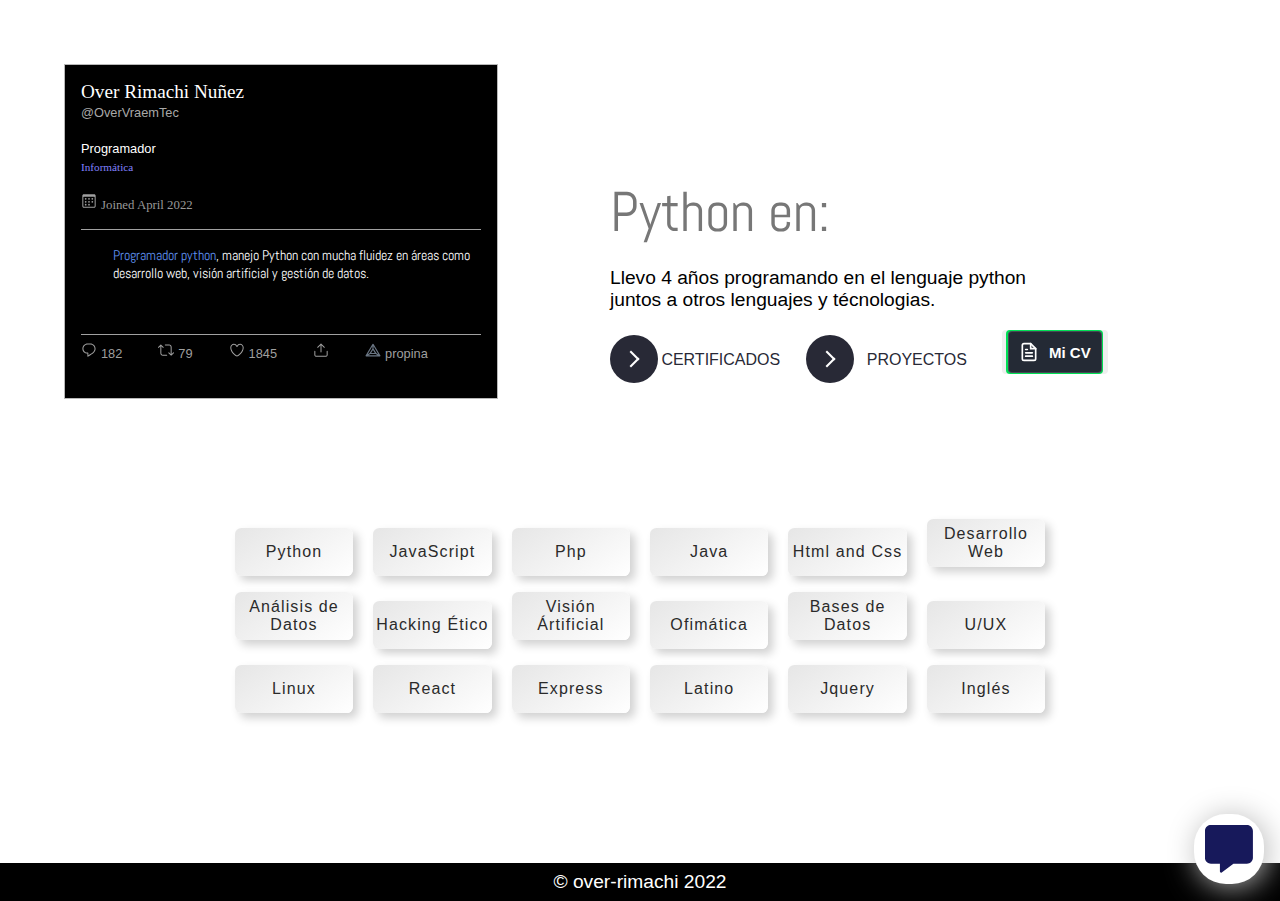
==== commit e09d697d: "v2022.0.0.3" ====
--- a/index.html
+++ b/index.html
@@ -5,19 +5,21 @@
     <meta charset="UTF-8">
     <meta http-equiv="X-UA-Compatible" content="IE=edge">
     <meta name="viewport" content="width=device-width, initial-scale=1.0">
-
-    <script src="https://kit.fontawesome.com/c3e03baa45.js" crossorigin="anonymous"></script>
+    <script src="https://cdn.jsdelivr.net/npm/typed.js@2.0.12"></script>
+    <!-- <script src="https://kit.fontawesome.com/c3e03baa45.js" crossorigin="anonymous"></script> -->
+    <link rel="preconnect" href="https://fonts.googleapis.com">
+    <link rel="preconnect" href="https://fonts.gstatic.com" crossorigin>
+
+    <link href="https://fonts.googleapis.com/css2?family=Abel&display=swap" rel="stylesheet">
     <link rel="stylesheet" href="./static/styles/style1.css">
     <link rel="shortcut icon" href="./static/images/over.ico" type="image/x-icon">
     <title>OverRimachiNuñez</title>
 </head>
 
 <body>
-    <!-- <div id="particles-js"></div> -->
-    <!-- <script src="./templates/particulas/particles.min.js"></script> -->
-    <!-- <script src="./templates/particulas/app.js"></script> -->
     <div class="botMensajero">
-        <img src="./static/images/wall.webp" class="wallLogoChat" alt="">
+        <!-- <img src="./static/images/wall.webp" class="wallLogoChat" alt=""> llllllll -->
+        <svg xmlns="http://www.w3.org/2000/svg" viewBox="0 0 512 512"><!--! Font Awesome Pro 6.1.1 by @fontawesome - https://fontawesome.com License - https://fontawesome.com/license (Commercial License) Copyright 2022 Fonticons, Inc. --><path fill="currentColor" d="M511.1 63.1v287.1c0 35.25-28.75 63.1-64 63.1h-144l-124.9 93.68c-7.875 5.75-19.12 .0497-19.12-9.7v-83.98h-96c-35.25 0-64-28.75-64-63.1V63.1c0-35.25 28.75-63.1 64-63.1h384C483.2 0 511.1 28.75 511.1 63.1z"/></svg>
     </div>
     <div class="modalChatWall">
         <span class="cerrarChatConWall">x</span>
@@ -26,23 +28,23 @@
 
                 <img src="./static/images/wall.webp" class="wallLogoChatMensaje" alt="">
             </center>
-            <input type="text" placeholder="Envie mensaje a Over">
-            <button>Enviar</button>
+            <div class="redSocialNavImg">
+                <a href="">
+                    <svg aria-hidden="true" focusable="false" data-prefix="fab" data-icon="whatsapp-square" class="svg-inline--fa fa-whatsapp-square fa-w-14" role="img" xmlns="http://www.w3.org/2000/svg" viewBox="0 0 448 512"><path fill="currentColor" d="M224 122.8c-72.7 0-131.8 59.1-131.9 131.8 0 24.9 7 49.2 20.2 70.1l3.1 5-13.3 48.6 49.9-13.1 4.8 2.9c20.2 12 43.4 18.4 67.1 18.4h.1c72.6 0 133.3-59.1 133.3-131.8 0-35.2-15.2-68.3-40.1-93.2-25-25-58-38.7-93.2-38.7zm77.5 188.4c-3.3 9.3-19.1 17.7-26.7 18.8-12.6 1.9-22.4.9-47.5-9.9-39.7-17.2-65.7-57.2-67.7-59.8-2-2.6-16.2-21.5-16.2-41s10.2-29.1 13.9-33.1c3.6-4 7.9-5 10.6-5 2.6 0 5.3 0 7.6.1 2.4.1 5.7-.9 8.9 6.8 3.3 7.9 11.2 27.4 12.2 29.4s1.7 4.3.3 6.9c-7.6 15.2-15.7 14.6-11.6 21.6 15.3 26.3 30.6 35.4 53.9 47.1 4 2 6.3 1.7 8.6-1 2.3-2.6 9.9-11.6 12.5-15.5 2.6-4 5.3-3.3 8.9-2 3.6 1.3 23.1 10.9 27.1 12.9s6.6 3 7.6 4.6c.9 1.9.9 9.9-2.4 19.1zM400 32H48C21.5 32 0 53.5 0 80v352c0 26.5 21.5 48 48 48h352c26.5 0 48-21.5 48-48V80c0-26.5-21.5-48-48-48zM223.9 413.2c-26.6 0-52.7-6.7-75.8-19.3L64 416l22.5-82.2c-13.9-24-21.2-51.3-21.2-79.3C65.4 167.1 136.5 96 223.9 96c42.4 0 82.2 16.5 112.2 46.5 29.9 30 47.9 69.8 47.9 112.2 0 87.4-72.7 158.5-160.1 158.5z"></path></svg>
+                </a>
+                <a href="">
+                    <svg aria-hidden="true" focusable="false" data-prefix="fab" data-icon="facebook-square" class="svg-inline--fa fa-facebook-square fa-w-14" role="img" xmlns="http://www.w3.org/2000/svg" viewBox="0 0 448 512"><path fill="currentColor" d="M400 32H48A48 48 0 0 0 0 80v352a48 48 0 0 0 48 48h137.25V327.69h-63V256h63v-54.64c0-62.15 37-96.48 93.67-96.48 27.14 0 55.52 4.84 55.52 4.84v61h-31.27c-30.81 0-40.42 19.12-40.42 38.73V256h68.78l-11 71.69h-57.78V480H400a48 48 0 0 0 48-48V80a48 48 0 0 0-48-48z"></path></svg>
+                </a>
+                <a href="">
+                    <svg xmlns="http://www.w3.org/2000/svg" viewBox="0 0 448 512"><!--! Font Awesome Pro 6.1.1 by @fontawesome - https://fontawesome.com License - https://fontawesome.com/license (Commercial License) Copyright 2022 Fonticons, Inc. --><path fill="currentColor" d="M416 32H31.9C14.3 32 0 46.5 0 64.3v383.4C0 465.5 14.3 480 31.9 480H416c17.6 0 32-14.5 32-32.3V64.3c0-17.8-14.4-32.3-32-32.3zM135.4 416H69V202.2h66.5V416zm-33.2-243c-21.3 0-38.5-17.3-38.5-38.5S80.9 96 102.2 96c21.2 0 38.5 17.3 38.5 38.5 0 21.3-17.2 38.5-38.5 38.5zm282.1 243h-66.4V312c0-24.8-.5-56.7-34.5-56.7-34.6 0-39.9 27-39.9 54.9V416h-66.4V202.2h63.7v29.2h.9c8.9-16.8 30.6-34.5 62.9-34.5 67.2 0 79.7 44.3 79.7 101.9V416z"/></svg>
+                </a>
+            </div>
         </div>
     </div>
-    <div class="evaModal">
-        <div class="contentEva">
-            <img src="./static/images/eva.png" alt="">
-        </div>
-    </div>
-    <div class="mensajeDeEvaAPublico">
-        <span class="cerrarMensajeDeEva">x</span>
-        <span>Sea Bienvenido a mi  portafolio, espero que sea de su agrado y tenga la amabilidad de poder revisar cada proyecto de FronEnd, manejo del DOM con JavaScript.</span>
-
-    </div>
+
     <section>
-        <article class="celular">
-            <!-- <i class="fas fa-angle-double-right"></i> -->
+        <!-- <article class="celular">
+
             <div class="celu-fondo"></div>
             <div class="celu-borde">
                 <div>
@@ -68,229 +70,107 @@
                     <p class="letra2"></p>
                 </div>
                 <img src="./static/images/f.svg" class="fa-angle-double-right" alt="">
-
-            </div>
-
-        </article>
+            </div>
+        </article> -->
         <article>
-
-
-            <div class="contenedorGeneralDeNavs">
-
+            <!-- <div class="contenedorGeneralDeNavs">
                 <img src="./static/images/bars-solid.svg" class="iconoDeNav" alt="">
                 <div class="contenidoDeNav">
-                    <a href="./templates/project.html">RapPress</a>
-                    <a href="./templates/tablas.html">Pafixel</a>
-                    <a href="./templates/tiktok.html">Tik Tok</a>
-                    <a href="#AllSkillsPadre">All Skills</a>
-                    <a href="#">Mas</a>
-                </div>
-
-            </div>
+                    <a href="/templates/home-project.html">
+                        <button class="cssbuttons-io">
+                            <span>PROYECTOS</span>
+                        </button>
+                    </a>
+                    <a href="/templates/certificados.html">
+                        <button class="cssbuttons-io">
+                            <span> CERTIFICADOS</span>
+                        </button>
+                    </a>
+                </div>
+            </div> -->
             <div class="contenedor-madre">
                 <div class="contenedor1">
-                    <span class="nombre">Over Rimachi Nuñez</span><br>
-                    <span class="letraTwitter">@OverVraemTec</span><br><br>
-                    <span class="prohack">Programador</span><br>
-                    <a href="#" class="inforFalso">Informática</a><br><br>
-                    <svg viewBox="0 0 24 24" aria-hidden="true" class="calendarioSVG r-1bwzh9t r-4qtqp9 r-yyyyoo r-1xvli5t r-1d4mawv r-dnmrzs r-bnwqim r-1plcrui r-lrvibr"><g><path d="M19.708 2H4.292C3.028 2 2 3.028 2 4.292v15.416C2 20.972 3.028 22 4.292 22h15.416C20.972 22 22 20.972 22 19.708V4.292C22 3.028 20.972 2 19.708 2zm.792 17.708c0 .437-.355.792-.792.792H4.292c-.437 0-.792-.355-.792-.792V6.418c0-.437.354-.79.79-.792h15.42c.436 0 .79.355.79.79V19.71z"></path><circle cx="7.032" cy="8.75" r="1.285"></circle><circle cx="7.032" cy="13.156" r="1.285"></circle><circle cx="16.968" cy="8.75" r="1.285"></circle><circle cx="16.968" cy="13.156" r="1.285"></circle><circle cx="12" cy="8.75" r="1.285"></circle><circle cx="12" cy="13.156" r="1.285"></circle><circle cx="7.032" cy="17.486" r="1.285"></circle><circle cx="12" cy="17.486" r="1.285"></circle></g></svg>
-                    <span class="fechaDeDesarrollo">Joined April 2022</span>
-                    <!-- <img src="./static/images/calendar.svg" class="calendarioSVG" alt=""> -->
-
-                    <!-- <h2 class="dscr1">1. Description </h2> -->
-                    <div class="contenedorTwitterCaja">
-                        <div class="contenedorTwitterCajaImg">
-                            <span><img src="./static/images/over.jpg" class="imagenTwitterProfile" alt=""></span>
+                    <div class="contenedor1Hijo1">
+                        <span class="nombre">Over Rimachi Nuñez</span><br>
+                        <span class="letraTwitter">@OverVraemTec</span><br><br>
+                        <span class="prohack">Programador</span><br>
+                        <a href="#" class="inforFalso">Informática</a><br><br>
+                        <svg viewBox="0 0 24 24" aria-hidden="true" class="calendarioSVG r-1bwzh9t r-4qtqp9 r-yyyyoo r-1xvli5t r-1d4mawv r-dnmrzs r-bnwqim r-1plcrui r-lrvibr"><g><path d="M19.708 2H4.292C3.028 2 2 3.028 2 4.292v15.416C2 20.972 3.028 22 4.292 22h15.416C20.972 22 22 20.972 22 19.708V4.292C22 3.028 20.972 2 19.708 2zm.792 17.708c0 .437-.355.792-.792.792H4.292c-.437 0-.792-.355-.792-.792V6.418c0-.437.354-.79.79-.792h15.42c.436 0 .79.355.79.79V19.71z"></path><circle cx="7.032" cy="8.75" r="1.285"></circle><circle cx="7.032" cy="13.156" r="1.285"></circle><circle cx="16.968" cy="8.75" r="1.285"></circle><circle cx="16.968" cy="13.156" r="1.285"></circle><circle cx="12" cy="8.75" r="1.285"></circle><circle cx="12" cy="13.156" r="1.285"></circle><circle cx="7.032" cy="17.486" r="1.285"></circle><circle cx="12" cy="17.486" r="1.285"></circle></g></svg>
+                        <span class="fechaDeDesarrollo">Joined April 2022</span>
+                        <!-- <img src="./static/images/calendar.svg" class="calendarioSVG" alt=""> -->
+                        <!-- <h2 class="dscr1">1. Description </h2> -->
+                        <div class="contenedorTwitterCaja">
+                            <div class="contenedorTwitterCajaImg">
+                                <span><img src="./static/images/over.jpg" class="imagenTwitterProfile" alt=""></span>
+                            </div>
+                            <div>
+                                <span class="description"><span style="color: rgb(95, 146, 241);" >Programador python</span>, manejo Python con mucha fluidez en áreas como desarrollo web, visión artificial y gestión de datos.
+                                </span>
+                                <br><br>
+                                <center>
+                                    <img class="img-perfil" src="./static/images/over.jpg" alt="">
+                                </center>
+                            </div>
                         </div>
-                        <div>
-                            <span class="description"><span style="color: rgb(142, 131, 131);" >BackEnd and FrontEnd web programmer</span>, Systems Engineering student at the National University of San Cristóbal De Huamanga. I am very fluent in Python
-                            in areas such as web development, Computer Vision and Data Management along with other languages.</span>
-                            <br><br>
-                            <center>
-                                <img class="img-perfil" src="./static/images/over.jpg" alt="">
-                            </center>
+
+
+                        <div class="iconTwitterPub">
+                            <svg viewBox="0 0 24 24" aria-hidden="true" class="calendarioSVG r-4qtqp9 r-yyyyoo r-1xvli5t r-dnmrzs r-bnwqim r-1plcrui r-lrvibr r-1hdv0qi"><g>  <path d="M14.046 2.242l-4.148-.01h-.002c-4.374 0-7.8 3.427-7.8 7.802 0 4.098 3.186 7.206 7.465 7.37v3.828c0 .108.044.286.12.403.142.225.384.347.632.347.138 0 .277-.038.402-.118.264-.168 6.473-4.14 8.088-5.506 1.902-1.61 3.04-3.97 3.043-6.312v-.017c-.006-4.367-3.43-7.787-7.8-7.788zm3.787 12.972c-1.134.96-4.862 3.405-6.772 4.643V16.67c0-.414-.335-.75-.75-.75h-.396c-3.66 0-6.318-2.476-6.318-5.886 0-3.534 2.768-6.302 6.3-6.302l4.147.01h.002c3.532 0 6.3 2.766 6.302 6.296-.003 1.91-.942 3.844-2.514 5.176z"></path></g></svg>
+                            <span class="twitterContadorDePuntos">182</span>
+                            <svg viewBox="0 0 24 24" aria-hidden="true" class="calendarioSVG r-4qtqp9 r-yyyyoo r-1xvli5t r-dnmrzs r-bnwqim r-1plcrui r-lrvibr r-1hdv0qi"><g><path d="M23.77 15.67c-.292-.293-.767-.293-1.06 0l-2.22 2.22V7.65c0-2.068-1.683-3.75-3.75-3.75h-5.85c-.414 0-.75.336-.75.75s.336.75.75.75h5.85c1.24 0 2.25 1.01 2.25 2.25v10.24l-2.22-2.22c-.293-.293-.768-.293-1.06 0s-.294.768 0 1.06l3.5 3.5c.145.147.337.22.53.22s.383-.072.53-.22l3.5-3.5c.294-.292.294-.767 0-1.06zm-10.66 3.28H7.26c-1.24 0-2.25-1.01-2.25-2.25V6.46l2.22 2.22c.148.147.34.22.532.22s.384-.073.53-.22c.293-.293.293-.768 0-1.06l-3.5-3.5c-.293-.294-.768-.294-1.06 0l-3.5 3.5c-.294.292-.294.767 0 1.06s.767.293 1.06 0l2.22-2.22V16.7c0 2.068 1.683 3.75 3.75 3.75h5.85c.414 0 .75-.336.75-.75s-.337-.75-.75-.75z"></path></g></svg>
+                            <span class="twitterContadorDePuntos">79</span>
+                            <svg viewBox="0 0 24 24" aria-hidden="true" class="calendarioSVG r-4qtqp9 r-yyyyoo r-1xvli5t r-dnmrzs r-bnwqim r-1plcrui r-lrvibr r-1hdv0qi"><g><path d="M12 21.638h-.014C9.403 21.59 1.95 14.856 1.95 8.478c0-3.064 2.525-5.754 5.403-5.754 2.29 0 3.83 1.58 4.646 2.73.814-1.148 2.354-2.73 4.645-2.73 2.88 0 5.404 2.69 5.404 5.755 0 6.376-7.454 13.11-10.037 13.157H12zM7.354 4.225c-2.08 0-3.903 1.988-3.903 4.255 0 5.74 7.034 11.596 8.55 11.658 1.518-.062 8.55-5.917 8.55-11.658 0-2.267-1.823-4.255-3.903-4.255-2.528 0-3.94 2.936-3.952 2.965-.23.562-1.156.562-1.387 0-.014-.03-1.425-2.965-3.954-2.965z"></path></g></svg>
+                            <span class="twitterContadorDePuntos">1845</span>
+                            <svg viewBox="0 0 24 24" aria-hidden="true" class="calendarioSVG r-4qtqp9 r-yyyyoo r-1xvli5t r-dnmrzs r-bnwqim r-1plcrui r-lrvibr r-1hdv0qi"><g><path d="M17.53 7.47l-5-5c-.293-.293-.768-.293-1.06 0l-5 5c-.294.293-.294.768 0 1.06s.767.294 1.06 0l3.72-3.72V15c0 .414.336.75.75.75s.75-.336.75-.75V4.81l3.72 3.72c.146.147.338.22.53.22s.384-.072.53-.22c.293-.293.293-.767 0-1.06z"></path><path d="M19.708 21.944H4.292C3.028 21.944 2 20.916 2 19.652V14c0-.414.336-.75.75-.75s.75.336.75.75v5.652c0 .437.355.792.792.792h15.416c.437 0 .792-.355.792-.792V14c0-.414.336-.75.75-.75s.75.336.75.75v5.652c0 1.264-1.028 2.292-2.292 2.292z"></path></g></svg>
+                            <span class="twitterContadorDePuntos"></span>
+                            <span class="Icon Icon--medium" style="background: transparent; content: url(&quot;data:image/svg+xml,%3Csvg%20fill%3D%22inherit%22%20xmlns%3D%22http%3A%2F%2Fwww.w3.org%2F2000%2Fsvg%22%20viewBox%3D%220%200%2015%2016%22%3E%3Cpath%20fill-rule%3D%22evenodd%22%20clip-rule%3D%22evenodd%22%20d%3D%22M10.821%2011.1L8.075%206.732v-2.38l4.917%208.195-2.17-1.447zm-6.03.965h5.397l1.752%201.168H2.747l2.043-1.168zm2.13-5.333L4.187%2011.08l-1.983%201.133%204.717-7.861v2.38zm.577%201.251l1.841%202.928H5.657l1.841-2.928zm7.42%205.53L7.993%201.97c-.018-.03-.043-.054-.066-.08a.568.568%200%2000-.429-.2.57.57%200%2000-.43.2c-.022.026-.047.05-.064.08L.079%2013.513a.59.59%200%2000-.061.143c-.002.004-.002.007-.002.01a.571.571%200%2000-.008.237.56.56%200%2000.064.193c.01.017.023.029.034.044.02.026.037.055.06.077.021.022.047.038.071.057.017.011.031.025.048.035.027.016.056.025.085.036.018.007.035.016.054.022a.597.597%200%2000.132.017c.006%200%20.012.003.017.003h13.85a.576.576%200%2000.495-.874z%22%20fill%3D%22%236A7684%22%2F%3E%3C%2Fsvg%3E&quot;); display: inline-block; font-size: 18px; font-style: normal; height: 16px; margin-top: 2px; position: relative; vertical-align: baseline; width: 16px;"></span>
+                            <span class="twitterContadorDePuntos propina">propina</span>
                         </div>
                     </div>
-
-
-                    <div class="iconTwitterPub">
-                        <svg viewBox="0 0 24 24" aria-hidden="true" class="calendarioSVG r-4qtqp9 r-yyyyoo r-1xvli5t r-dnmrzs r-bnwqim r-1plcrui r-lrvibr r-1hdv0qi"><g>  <path d="M14.046 2.242l-4.148-.01h-.002c-4.374 0-7.8 3.427-7.8 7.802 0 4.098 3.186 7.206 7.465 7.37v3.828c0 .108.044.286.12.403.142.225.384.347.632.347.138 0 .277-.038.402-.118.264-.168 6.473-4.14 8.088-5.506 1.902-1.61 3.04-3.97 3.043-6.312v-.017c-.006-4.367-3.43-7.787-7.8-7.788zm3.787 12.972c-1.134.96-4.862 3.405-6.772 4.643V16.67c0-.414-.335-.75-.75-.75h-.396c-3.66 0-6.318-2.476-6.318-5.886 0-3.534 2.768-6.302 6.3-6.302l4.147.01h.002c3.532 0 6.3 2.766 6.302 6.296-.003 1.91-.942 3.844-2.514 5.176z"></path></g></svg>
-                        <span class="twitterContadorDePuntos">182</span>
-                        <svg viewBox="0 0 24 24" aria-hidden="true" class="calendarioSVG r-4qtqp9 r-yyyyoo r-1xvli5t r-dnmrzs r-bnwqim r-1plcrui r-lrvibr r-1hdv0qi"><g><path d="M23.77 15.67c-.292-.293-.767-.293-1.06 0l-2.22 2.22V7.65c0-2.068-1.683-3.75-3.75-3.75h-5.85c-.414 0-.75.336-.75.75s.336.75.75.75h5.85c1.24 0 2.25 1.01 2.25 2.25v10.24l-2.22-2.22c-.293-.293-.768-.293-1.06 0s-.294.768 0 1.06l3.5 3.5c.145.147.337.22.53.22s.383-.072.53-.22l3.5-3.5c.294-.292.294-.767 0-1.06zm-10.66 3.28H7.26c-1.24 0-2.25-1.01-2.25-2.25V6.46l2.22 2.22c.148.147.34.22.532.22s.384-.073.53-.22c.293-.293.293-.768 0-1.06l-3.5-3.5c-.293-.294-.768-.294-1.06 0l-3.5 3.5c-.294.292-.294.767 0 1.06s.767.293 1.06 0l2.22-2.22V16.7c0 2.068 1.683 3.75 3.75 3.75h5.85c.414 0 .75-.336.75-.75s-.337-.75-.75-.75z"></path></g></svg>
-                        <span class="twitterContadorDePuntos">79</span>
-                        <svg viewBox="0 0 24 24" aria-hidden="true" class="calendarioSVG r-4qtqp9 r-yyyyoo r-1xvli5t r-dnmrzs r-bnwqim r-1plcrui r-lrvibr r-1hdv0qi"><g><path d="M12 21.638h-.014C9.403 21.59 1.95 14.856 1.95 8.478c0-3.064 2.525-5.754 5.403-5.754 2.29 0 3.83 1.58 4.646 2.73.814-1.148 2.354-2.73 4.645-2.73 2.88 0 5.404 2.69 5.404 5.755 0 6.376-7.454 13.11-10.037 13.157H12zM7.354 4.225c-2.08 0-3.903 1.988-3.903 4.255 0 5.74 7.034 11.596 8.55 11.658 1.518-.062 8.55-5.917 8.55-11.658 0-2.267-1.823-4.255-3.903-4.255-2.528 0-3.94 2.936-3.952 2.965-.23.562-1.156.562-1.387 0-.014-.03-1.425-2.965-3.954-2.965z"></path></g></svg>
-                        <span class="twitterContadorDePuntos">1845</span>
-                        <svg viewBox="0 0 24 24" aria-hidden="true" class="calendarioSVG r-4qtqp9 r-yyyyoo r-1xvli5t r-dnmrzs r-bnwqim r-1plcrui r-lrvibr r-1hdv0qi"><g><path d="M17.53 7.47l-5-5c-.293-.293-.768-.293-1.06 0l-5 5c-.294.293-.294.768 0 1.06s.767.294 1.06 0l3.72-3.72V15c0 .414.336.75.75.75s.75-.336.75-.75V4.81l3.72 3.72c.146.147.338.22.53.22s.384-.072.53-.22c.293-.293.293-.767 0-1.06z"></path><path d="M19.708 21.944H4.292C3.028 21.944 2 20.916 2 19.652V14c0-.414.336-.75.75-.75s.75.336.75.75v5.652c0 .437.355.792.792.792h15.416c.437 0 .792-.355.792-.792V14c0-.414.336-.75.75-.75s.75.336.75.75v5.652c0 1.264-1.028 2.292-2.292 2.292z"></path></g></svg>
-                        <span class="twitterContadorDePuntos"></span>
-                        <span class="Icon Icon--medium" style="background: transparent; content: url(&quot;data:image/svg+xml,%3Csvg%20fill%3D%22inherit%22%20xmlns%3D%22http%3A%2F%2Fwww.w3.org%2F2000%2Fsvg%22%20viewBox%3D%220%200%2015%2016%22%3E%3Cpath%20fill-rule%3D%22evenodd%22%20clip-rule%3D%22evenodd%22%20d%3D%22M10.821%2011.1L8.075%206.732v-2.38l4.917%208.195-2.17-1.447zm-6.03.965h5.397l1.752%201.168H2.747l2.043-1.168zm2.13-5.333L4.187%2011.08l-1.983%201.133%204.717-7.861v2.38zm.577%201.251l1.841%202.928H5.657l1.841-2.928zm7.42%205.53L7.993%201.97c-.018-.03-.043-.054-.066-.08a.568.568%200%2000-.429-.2.57.57%200%2000-.43.2c-.022.026-.047.05-.064.08L.079%2013.513a.59.59%200%2000-.061.143c-.002.004-.002.007-.002.01a.571.571%200%2000-.008.237.56.56%200%2000.064.193c.01.017.023.029.034.044.02.026.037.055.06.077.021.022.047.038.071.057.017.011.031.025.048.035.027.016.056.025.085.036.018.007.035.016.054.022a.597.597%200%2000.132.017c.006%200%20.012.003.017.003h13.85a.576.576%200%2000.495-.874z%22%20fill%3D%22%236A7684%22%2F%3E%3C%2Fsvg%3E&quot;); display: inline-block; font-size: 18px; font-style: normal; height: 16px; margin-top: 2px; position: relative; vertical-align: baseline; width: 16px;"></span>
-                        <span class="twitterContadorDePuntos propina">propina</span>
-                    </div>
-                </div>
-                <div class="vistaALaProgramacion">
-                    <div style="margin-top: 15rem;">
-                        <img src="./static/images/undraw_programming.svg" class="undraw_programingImg" alt="">
-                    </div>
-
-                    <div class="contenedorFacebookPub">
-                        <div class="facebookBloque1">
-                            <div class="bloqueFaceCabecera">
-                                <div>
-                                    <img src="./static/images/over2.jpg" class="perfilFacebook" alt="">
+                    <div class="contenedor1Hijo2">
+                        <span class="afterForTyped">Python en: </span><br>
+                        <span class="typed"></span>
+                        <p class="mensajeDeBackEnd">Llevo 4 años programando en el lenguaje python <br> juntos a otros lenguajes y técnologias.</p>
+                        <div class="btnDeDemostracion">
+                            <a href="./templates/certificados.html">
+                                <button class="learn-more">
+                                    <span class="circle" aria-hidden="true">
+                                    <span class="icon arrow"></span>
+                                    </span>
+                                    <span class="button-text">Certificados</span>
+                                  </button>
+                                <!-- <button class="btnDemostracionBack">Certificados</button> -->
+                            </a>
+                            <a href="./templates/home-project.html">
+                                <button class="learn-more">
+                                    <span class="circle" aria-hidden="true">
+                                    <span class="icon arrow"></span>
+                                    </span>
+                                    <span class="button-text">Proyectos</span>
+                                  </button>
+                                <!-- <button class="btnDemostracionFront">proyectos</button> -->
+                            </a>
+                            <button class="download-button">
+                                <div class="docs"><svg class="css-i6dzq1" stroke-linejoin="round" stroke-linecap="round" fill="none" stroke-width="2" stroke="currentColor" height="20" width="20" viewBox="0 0 24 24"><path d="M14 2H6a2 2 0 0 0-2 2v16a2 2 0 0 0 2 2h12a2 2 0 0 0 2-2V8z"></path><polyline points="14 2 14 8 20 8"></polyline><line y2="13" x2="8" y1="13" x1="16"></line><line y2="17" x2="8" y1="17" x1="16"></line><polyline points="10 9 9 9 8 9"></polyline></svg> Mi CV</div>
+                                <div class="download">
+                                  <svg class="css-i6dzq1" stroke-linejoin="round" stroke-linecap="round" fill="none" stroke-width="2" stroke="currentColor" height="24" width="24" viewBox="0 0 24 24"><path d="M21 15v4a2 2 0 0 1-2 2H5a2 2 0 0 1-2-2v-4"></path><polyline points="7 10 12 15 17 10"></polyline><line y2="3" x2="12" y1="15" x1="12"></line></svg>
                                 </div>
-                                <div>
-                                    <button class="inputFacebook">¿Qué estás pensando?</button>
-                                </div>
-                            </div>
-                            <div class="botonesFacebookInferior">
-
-                                <button class="botonInfFacebook">
-                                    <div style="margin-top: .5rem;">
-                                        <svg fill="currentColor" viewBox="0 0 24 24" width="1em" height="1em" class="facebookColorIcono a8c37x1j ms05siws l3qrxjdp b7h9ocf4 fxtw5amg rgmg9uty b73ngqbp"><g fill-rule="evenodd" transform="translate(-444 -156)"><g><path d="M113.029 2.514c-.363-.088-.746.014-1.048.234l-2.57 1.88a.999.999 0 0 0-.411.807v8.13a1 1 0 0 0 .41.808l2.602 1.901c.219.16.477.242.737.242.253 0 .508-.077.732-.235.34-.239.519-.65.519-1.065V3.735a1.25 1.25 0 0 0-.971-1.22m-20.15 6.563c.1-.146 2.475-3.578 5.87-3.578 3.396 0 5.771 3.432 5.87 3.578a.749.749 0 0 1 0 .844c-.099.146-2.474 3.578-5.87 3.578-3.395 0-5.77-3.432-5.87-3.578a.749.749 0 0 1 0-.844zM103.75 19a3.754 3.754 0 0 0 3.75-3.75V3.75A3.754 3.754 0 0 0 103.75 0h-10A3.754 3.754 0 0 0 90 3.75v11.5A3.754 3.754 0 0 0 93.75 19h10z" transform="translate(354 158.5)"></path><path d="M98.75 12c1.379 0 2.5-1.121 2.5-2.5S100.129 7 98.75 7a2.503 2.503 0 0 0-2.5 2.5c0 1.379 1.121 2.5 2.5 2.5" transform="translate(354 158.5)"></path></g></g></svg>
-                                    </div>
-                                    <div style="margin-top: .8rem;margin-left: .2rem;" >
-                                        <span class="" >Video en vivo </span>
-                                    </div>
-                                </button>
-                                <button class="botonInfFacebook">
-                                    <div style="margin-top: .5rem;">
-                                        <svg fill="currentColor" viewBox="0 0 24 24" width="1em" height="1em" class="facebookColorIcono a8c37x1j ms05siws l3qrxjdp b7h9ocf4 j58f7537 rgmg9uty b73ngqbp"><g fill-rule="evenodd" transform="translate(-444 -156)"><g><path d="m96.968 22.425-.648.057a2.692 2.692 0 0 1-1.978-.625 2.69 2.69 0 0 1-.96-1.84L92.01 4.32a2.702 2.702 0 0 1 .79-2.156c.47-.472 1.111-.731 1.774-.79l2.58-.225a.498.498 0 0 1 .507.675 4.189 4.189 0 0 0-.251 1.11L96.017 18.85a4.206 4.206 0 0 0 .977 3.091s.459.364-.026.485m8.524-16.327a1.75 1.75 0 1 1-3.485.305 1.75 1.75 0 0 1 3.485-.305m5.85 3.011a.797.797 0 0 0-1.129-.093l-3.733 3.195a.545.545 0 0 0-.062.765l.837.993a.75.75 0 1 1-1.147.966l-2.502-2.981a.797.797 0 0 0-1.096-.12L99 14.5l-.5 4.25c-.06.674.326 2.19 1 2.25l11.916 1.166c.325.026 1-.039 1.25-.25.252-.21.89-.842.917-1.166l.833-8.084-3.073-3.557z" transform="translate(352 156.5)"></path><path fill-rule="nonzero" d="m111.61 22.963-11.604-1.015a2.77 2.77 0 0 1-2.512-2.995L98.88 3.09A2.77 2.77 0 0 1 101.876.58l11.603 1.015a2.77 2.77 0 0 1 2.513 2.994l-1.388 15.862a2.77 2.77 0 0 1-2.994 2.513zm.13-1.494.082.004a1.27 1.27 0 0 0 1.287-1.154l1.388-15.862a1.27 1.27 0 0 0-1.148-1.37l-11.604-1.014a1.27 1.27 0 0 0-1.37 1.15l-1.387 15.86a1.27 1.27 0 0 0 1.149 1.37l11.603 1.016z" transform="translate(352 156.5)"></path></g></g></svg> 
-                                    </div>
-                                    <div style="margin-top: .8rem;margin-left: .2rem;">
-                                        Foto/Video
-                                    </div>
-                                </button>
-                            </div>
-
-                        </div>
-                        <br>
-                        <div class="facebookBloque2">
-                            <div class="bloqueFaceCabecera">
-                                <div class="publicacionesFacebook">
-                                    <h2 class="publicacionesFantasmaFacebook">Publicaciones</h2>
-                                </div>
-                                <div class="botonesParteDos">
-
-                                    <button class="inputFacebookParte2"><i data-visualcompletion="css-img" class="hu5pjgll lzf7d6o1" style="background-image:url('https://static.xx.fbcdn.net/rsrc.php/v3/yg/r/vjikW6WoClk.png?_nc_eui2=AeE8DHS3DLSxIV79M53rsq__5cn5mkQ5vgTlyfmaRDm-BD-QuWO4Rs6u3VyEG3SygoVk2GUvncFxwze2236i8uc0');background-position:0 -340px;background-size:auto;width:16px;height:16px;background-repeat:no-repeat;display:inline-block"></i> Filtros</button>
-
-                                    <button class="inputFacebookParte2"><i data-visualcompletion="css-img" class="hu5pjgll lzf7d6o1" style="background-image:url('https://static.xx.fbcdn.net/rsrc.php/v3/yg/r/vjikW6WoClk.png?_nc_eui2=AeE8DHS3DLSxIV79M53rsq__5cn5mkQ5vgTlyfmaRDm-BD-QuWO4Rs6u3VyEG3SygoVk2GUvncFxwze2236i8uc0');background-position:0 -476px;background-size:auto;width:16px;height:16px;background-repeat:no-repeat;display:inline-block"></i> Administrar Publicaciones</button>
-                                </div>
-                            </div>
-                            <div class="botonesFacebookInferior">
-
-                                <button class="classListaModo botonInfFacebook2">
-                                    <div style="margin-top: .8rem;">
-                                        <i data-visualcompletion="css-img" class="hu5pjgll op6gxeva" style="background-image:url('https://static.xx.fbcdn.net/rsrc.php/v3/yg/r/vjikW6WoClk.png?_nc_eui2=AeE8DHS3DLSxIV79M53rsq__5cn5mkQ5vgTlyfmaRDm-BD-QuWO4Rs6u3VyEG3SygoVk2GUvncFxwze2236i8uc0');background-position:0 -425px;background-size:auto;width:16px;height:16px;background-repeat:no-repeat;display:inline-block;"></i>
-                                    </div>
-                                    <div style="margin-top: .7rem;margin-left: .2rem;" >
-                                        <span class="centrarEnVertiFacebook" >Vista de lista </span>
-                                    </div>
-                                </button>
-                                <button class="botonInfFacebook ">
-                                    <div style="margin-top: .8rem;">
-                                        <i data-visualcompletion="css-img" class="hu5pjgll m6k467ps" style="background-image:url('https://static.xx.fbcdn.net/rsrc.php/v3/yg/r/vjikW6WoClk.png?_nc_eui2=AeE8DHS3DLSxIV79M53rsq__5cn5mkQ5vgTlyfmaRDm-BD-QuWO4Rs6u3VyEG3SygoVk2GUvncFxwze2236i8uc0');background-position:0 -374px;background-size:auto;width:16px;height:16px;background-repeat:no-repeat;display:inline-block"></i>
-                                    </div>
-                                    <div style="margin-top: .8rem;margin-left: .2rem;">
-                                        Vista de cuadrícula
-                                    </div>
-                                </div>
-                            </button>
-
-                            </div>
-                            <br>
-                            <div class="facebookBloque3">
-                                <div class="bloqueFaceCabeceraPub">
-                                    <div>
-                                        <img src="./static/images/over2.jpg" class="perfilFacebook" alt="">
-                                    </div>
-
-                                    <div class="letraPubInfo">
-                                        <span style="color: rgb(203, 203, 203);font-family:Arial, Helvetica, sans-serif;"><span style="color: white;" >Over Add</span> actualizó su foto del perfil.</span><br>
-                                        <span style="color: rgb(203, 203, 203);font-family:Arial, Helvetica, sans-serif;font-size: .8rem;">9 de julio de 2021·</span>
-                                        <svg fill="rgb(193, 193, 193)" viewBox="0 0 16 16" width="1em" height="1em" class="a8c37x1j ms05siws l3qrxjdp b7h9ocf4 py1f6qlh cyypbtt7 fwizqjfa" title="Compartido con: Amigos de Dinna y de las personas etiquetadas"><title>Compartido con: Amigos de Dinna y de las personas etiquetadas</title><g fill-rule="evenodd" transform="translate(-448 -544)"><path d="M459.75 551c-1.24 0-2.25-1.121-2.25-2.5 0-1.542.863-2.5 2.25-2.5s2.25.958 2.25 2.5c0 1.379-1.01 2.5-2.25 2.5m.692 1h-1.384c-.105 0-.21.005-.312.014a.3.3 0 0 0-.186.509 5.03 5.03 0 0 1 1.44 3.53v1.147a.3.3 0 0 0 .3.3h2.015c.929 0 1.685-.756 1.685-1.685v-.257a3.562 3.562 0 0 0-3.558-3.558m-3.032 6.5h-7.82c-.877 0-1.59-.714-1.59-1.59v-.857a4.057 4.057 0 0 1 4.053-4.053h2.894a4.057 4.057 0 0 1 4.053 4.053v.856c0 .877-.713 1.591-1.59 1.591m-3.91-7.5c-1.379 0-2.5-1.346-2.5-3 0-1.879.935-3 2.5-3s2.5 1.121 2.5 3c0 1.654-1.121 3-2.5 3"></path></g></svg>
-                                    </div>
-                                </div>
-                                <div class="botonesFacebookInferior">
-                                    <img src="./static/images/fotopublicacion.jpg" class="fotoPubcelular" alt="">
-                                </div>
-                                <div>
-                                    <img src="./static/images/fachaFacebook.png" style="border-radius: 0rem 0rem 1rem 1rem;width:100%;margin-bottom: -.3rem;" alt="">
-                                </div>
-
-                            </div>
-
+                              </button>
                         </div>
                     </div>
-                </div>
-            </div>
-
-
-
-
-            <div class="terminales-y-mas">
-                <center>
-
-                    <button class="buttonOPT">
-                        <img src="./static/images/Git-bash.png" class="imgOPT messageImg" alt=""><span> GIT </span>
-                    </button>
-                    <button class="buttonOPT">
-                        <img src="./static/images/PS.png" class="imgOPT messageImg" alt=""><span> PowerShell </span>
-                    </button>
-                </center>
+                    <script src="./templates//particulas/mainTyped.js/main.js"></script>
+                </div>
+
+            </div>
+
+
+
+            <div class="AllSkillsPadre" id="AllSkillsPadre">
+
                 <div>
-                    <div class="gitCmd">
-                        <div class="gitCabezera">
-                            <img src="./static/images/Git-bash.png" class="imgOPT messageImg" alt=""> <span class="letracabezera">MINGW64:/d/LENOVO/Documents</span>
-                            <div class="gitCerrar">
-                                <span class="minimizarCmd" style="color: white;font-family:Verdana, Geneva, Tahoma, sans-serif;font-size: 1.4rem;"><span>_</span></span>
-                                <span style="color: black; border: solid 1px white;width: 2px;font-size: .7rem;"> -- </span>
-                                <span class="salirCmd" style="color: white; font-family:Verdana, Geneva, Tahoma, sans-serif;font-size: 1.5rem;">x</span>
-                            </div>
-                        </div>
-                        <div class="gitCuerpo ">
-                            <span style="color:rgb(0, 223, 0);font-family: verdana; font-size: .9rem;margin-right: 1rem; ">LENOVO@DESKTOP-PJMCAMT</span><span style="color:rgb(39, 87, 221);font-family: verdana; font-size: .9rem;margin-right: 1rem; ">       MINGW64</span>
-                            <span style="color:rgb(251, 255, 0);font-family: verdana; font-size: .9rem;margin-right: 1rem; ">    /d/LENOVO/Documents</span>
-                            <br><span style="color: white; ">$ </span><input type="text " spellcheck="false" class="codeCommand ">
-                            <br><br><br>
-                            <div class="contentCMD ">
-                                <span style="color: rgb(211, 249, 0);">[*]  Uso de Git a Nivel Avanzado  [*]</span><br><br>
-                                <span style="color: rgb(51, 222, 57);">CMD-GIT and <span style="color: rgb(51, 51, 222);" >GITHUB</span>||<span style="color: rgb(211, 249, 0);">GITLAB</span></span><br><br>
-                                <span style="color: blue;">-- LINUX <span style="color: yellow;">:@/</span>Debian</span><br>
-                                <span style="color: rgb(34, 91, 170);">-- APACHE <span style="color: rgb(0, 167, 238);">SERVER</span>+<span style="color: rgb(143, 238, 0);">@CONNECTION-BASH</span></span><br><br>
-                                <span style="color: rgb(238, 222, 0);">=> </span><span style="color: rgb(255, 255, 255);" class="textoEntradaCmd"></span>
-                            </div>
-                        </div>
-                    </div>
-
-                    <div class="PSCmd">
-                        <div class="psCabezera">
-                            <img src="./static/images/PS.png" class="imgOPT messageImg imgPS" alt=""> <span class="letracabezeraPS">Windows PoweShell</span>
-                            <div class="psCerrar">
-                                <span class="minimizarCmdPs" style="color: white;font-family:Verdana, Geneva, Tahoma, sans-serif;font-size: 1.4rem;"><span>_</span></span>
-                                <span style="color: black; border: solid 1px white;width: 2px;font-size: .7rem;"> -- </span>
-                                <span class="salirCmdPS" style="color: white; font-family:Verdana, Geneva, Tahoma, sans-serif;font-size: 1.5rem;">x</span>
-                            </div>
-                        </div>
-                        <div class="psCuerpo ">
-                            <span style="color:white;font-family: courier; font-size: .9rem;margin-right: 1rem; ">Windows PowerShell</span><br>
-                            <span style="color:white;font-family: courier; font-size: .9rem;margin-right: 1rem; ">Copyright (C) Microsoft Corporation. Todos los derechos reservados.</span>
-                            <p style="color:white;font-family: courier; font-size: .9rem;margin-right: 1rem; ">Prueba la nueva tecnología PowerShell multiplataforma https://aka.ms/pscore6</p>
-                            <br><span style="color: white; font-family: courier;">PS  C:\Users\LENOVO></span><input type="text " spellcheck="false" class="codeCommandPS">
-                            <br><br><br>
-                            <div class="contentCMDPs">
-                                <span style="color: rgb(211, 249, 0);">[*] Uso de PowerShell a Nivel Avanzado [*] </span><br><br>
-                                <!-- <span style="color: blue;">-- LINUX <span style="color: yellow;">:@/</span>Debian</span><br>
-                                <span style="color: rgb(34, 91, 170);">-- APACHE <span style="color: rgb(0, 167, 238);">SERVER</span>+<span style="color: rgb(143, 238, 0);">@CONNECTION-BASH</span></span><br><br>
-                                <span style="color: rgb(238, 222, 0);">=> </span><span style="color: rgb(255, 255, 255);" class="textoEntradaCmd"></span> -->
-                            </div>
-                        </div>
-                    </div>
-                </div>
-            </div>
-
-            <div class="AllSkillsPadre" id="AllSkillsPadre">
-
-
+                </div>
                 <div class="AllSkills">
+
                     <button id="btnModal" class="btnModalSkill python">Python</button>
                     <button id="btnModal" class="btnModalSkill">JavaScript</button>
                     <button id="btnModal" class="btnModalSkill">Php</button>
@@ -312,13 +192,19 @@
 
                 </div>
             </div>
+            <footer>
+                <center>
+                    <span>&copy; over-rimachi 2022</span>
+                </center>
+            </footer>
             <!--  -->
             <div id="myModal" class="modalContainer">
                 <div class="modal-content">
                     <span class="close">×</span>
                     <h2>Python</h2>
-                    <p class="descripcionCertificado">Tengo mas de 4 años programando en python en diferentes áreas de la industria</p>
-                    <p class="descripcionCertificado">haciendo proyectos como desarrollo de videojuegos en pygame, desarrollo web con python, hacking con python, Visión por computador.</p>
+                    <p class="descripcionCertificado">Tengo mas de 4 años programando en python, ganando mucha experiencia en el campo de Big Data, Visión artificial, desarrollador backend donde en el 2020 me certifiqué como <strong>master en python3</strong></p><br>
+                    <p class="descripcionCertificado"> En el transcurso de estos años con python, e aprendido y conocido muchos framewoks y microframeworks de python como openCv, Matplotlib, Numpy, Pandas, tensorflow, Flask, Django entre otros. Haciendo proyectos como desarrollo de videojuegos
+                        en pygame, desarrollo web con python, hacking con python, Visión por computador.</p>
                     <p class="descripcionCertificado">Buen desempeño en manejo datos y aun gran dominio en las librerias de <strong> Numpy,</strong><strong> Pandas,</strong><strong> Matplotlib</strong>, que son muy importantes para trabajar con datos.</p>
                 </div>
             </div>
@@ -405,9 +291,12 @@
                 </div>
             </div>
             <!--  -->
+
         </article>
 
     </section>
+
+
     <script src="./static/modalesIndex.js"></script>
     <script src="./static/app.js"></script>
     <script src="./templates/otros/cmd.js"></script>
--- a/static/styles/style1.css
+++ b/static/styles/style1.css
@@ -1,6 +1,7 @@
 :root {
     --color-negro-letra: rgb(35, 35, 35);
     --background-negro: rgb(232, 232, 232);
+    --letraGoogle: "Abel", sans-serif
 }
 
 a {
@@ -8,12 +9,6 @@
     color: var(--color-negro-letra);
 }
 
-#particles-js {
-    height: 100%;
-    width: 90%;
-    position: absolute;
-}
-
 section {
     position: absolute;
     background-color: rgba(0, 0, 0, 0);
@@ -21,6 +16,7 @@
 
 body {
     padding: 0;
+    margin: 0;
     /* Permalink - use to edit and share this gradient: https://colorzilla.com/gradient-editor/#0e1347+0,1b1366+23,1d147f+47,1f0f60+65,2f0f63+77,1d147f+90,2b2496+100 */
     background: white;
     /* Old browsers */
@@ -34,92 +30,191 @@
     /* IE6-9 fallback on horizontal gradient*/
 }
 
+body::-webkit-scrollbar {
+    background-color: rgb(255, 255, 255);
+    border-radius: .4rem;
+    width: .4rem;
+    height: .4rem;
+}
+
+body::-webkit-scrollbar-thumb {
+    background-color: rgb(43, 43, 43);
+    border-radius: .4rem;
+}
+
 .img-perfil {
-    width: 15rem;
+    width: 10rem;
     margin-left: -5rem;
     border-radius: .2rem;
 }
 
 .contenedor-madre {
+    margin-top: 2rem;
     display: flex;
     flex-direction: column;
     justify-content: center;
-    align-items: center;
+    /* align-items: center; */
     background-color: rgb(255, 255, 255);
 }
 
 .contenedor1 {
-    border: 1px solid rgb(184, 184, 184);
-    max-width: 30rem;
+    /* max-width: 30rem; */
     min-width: auto;
     margin-top: 2rem;
     margin-bottom: 3rem;
+    /* background-color: blue; */
+    display: flex;
+    /* flex-direction: row; */
+    justify-content: left;
+    margin-left: 4rem;
+    /* border-radius: 2rem; */
+}
+
+.contenedor1Hijo1 {
+    padding: 1rem 1rem 1rem 1rem;
+    border: 1px solid rgb(184, 184, 184);
     background-color: rgb(0, 0, 0);
-    /* border-radius: 2rem; */
-    padding: 1rem 1rem 1rem 1rem;
-}
+    max-width: 25rem;
+    /* max-width: 49%; */
+}
+
+.afterForTyped {
+    font-family: "Abel", sans-serif;
+    font-size: 3.5rem;
+    color: rgb(119, 119, 119);
+}
+
+.typed {
+    font-family: "Abel", sans-serif;
+    font-size: 4.5rem;
+    color: rgb(0, 33, 91);
+}
+
+
+/* estilos btn nav */
+
+
+/* From uiverse.io by @adamgiebl */
+
+
+/*  */
+
+
+/*  */
+
+.mensajeDeBackEnd {
+    font-family: Arial, Helvetica, sans-serif;
+    font-size: 1.2rem;
+}
+
+.contenedor1Hijo2 {
+    margin-left: 6rem;
+    margin-top: 6rem;
+    width: 60%;
+    padding: 1rem;
+    /* background-color: rgb(159, 159, 159); */
+}
+
+
+/* BOTON DE NAV 2 */
+
+
+/* From uiverse.io */
+
+.learn-more {
+    position: relative;
+    display: inline-block;
+    cursor: pointer;
+    outline: none;
+    border: 0;
+    vertical-align: middle;
+    text-decoration: none;
+    background: transparent;
+    padding: 0;
+    font-size: 1rem;
+    font-family: Verdana, Geneva, Tahoma, sans-serif;
+}
+
+button.learn-more {
+    width: 12rem;
+    height: auto;
+}
+
+button.learn-more .circle {
+    transition: all 0.45s cubic-bezier(0.65, 0, 0.076, 1);
+    position: relative;
+    display: block;
+    margin: 0;
+    width: 3rem;
+    height: 3rem;
+    background: #282936;
+    border-radius: 1.625rem;
+}
+
+button.learn-more .circle .icon {
+    transition: all 0.45s cubic-bezier(0.65, 0, 0.076, 1);
+    position: absolute;
+    top: 0;
+    bottom: 0;
+    margin: auto;
+    background: #fff;
+}
+
+button.learn-more .circle .icon.arrow {
+    transition: all 0.45s cubic-bezier(0.65, 0, 0.076, 1);
+    left: 0.625rem;
+    width: 1.125rem;
+    height: 0.125rem;
+    background: none;
+}
+
+button.learn-more .circle .icon.arrow::before {
+    position: absolute;
+    content: "";
+    top: -0.29rem;
+    right: 0.0625rem;
+    width: 0.625rem;
+    height: 0.625rem;
+    border-top: 0.125rem solid #fff;
+    border-right: 0.125rem solid #fff;
+    transform: rotate(45deg);
+}
+
+button.learn-more .button-text {
+    transition: all 0.45s cubic-bezier(0.65, 0, 0.076, 1);
+    position: absolute;
+    top: 0;
+    left: 0;
+    right: 0;
+    bottom: 0;
+    padding: 0.75rem 0;
+    margin: 0 0 0 1.85rem;
+    color: #282936;
+    /* font-weight: 700; */
+    line-height: 1.6;
+    text-align: center;
+    text-transform: uppercase;
+}
+
+button:hover .circle {
+    width: 100%;
+}
+
+button:hover .circle .icon.arrow {
+    background: #fff;
+    transform: translate(1rem, 0);
+}
+
+button:hover .button-text {
+    color: #fff;
+}
+
+
+/* DFIN */
 
 .letraPubInfo {
     padding-top: 1rem;
     margin-left: 1rem;
-}
-
-.contenedorFacebookPub {
-    width: 35rem;
-    height: 100%;
-    margin-left: 4%;
-    /* background-color: #d1d1d1; */
-}
-
-.inputFacebook {
-    margin-top: 1rem;
-    margin-left: .7rem;
-    height: 3rem;
-    width: 28rem;
-    border-radius: 10rem;
-    outline: none;
-    border: none;
-    font-family: Arial, Helvetica, sans-serif;
-    font-size: 1rem;
-    color: rgb(193, 193, 193);
-    background-color: rgb(54, 54, 54);
-}
-
-.inputFacebook:hover {
-    background-color: rgb(93, 93, 93);
-}
-
-.perfilFacebook {
-    width: 3rem;
-    height: 3rem;
-    margin: 1rem 0rem 0rem 1rem;
-    border-radius: 50%;
-}
-
-.vistaALaProgramacion {
-    display: flex;
-}
-
-.facebookBloque1 {
-    height: 9rem;
-    width: 100%;
-    border-radius: 1rem;
-    background-color: rgb(64, 64, 64);
-}
-
-.facebookBloque2 {
-    height: 8rem;
-    width: 100%;
-    border-radius: 1rem;
-    background-color: rgb(64, 64, 64);
-}
-
-.facebookBloque3 {
-    height: 100%;
-    width: 100%;
-    border-radius: 1rem;
-    background-color: rgb(99, 98, 98);
-    margin-bottom: 3rem;
 }
 
 h1 {
@@ -132,124 +227,35 @@
     font-family: monospace;
 }
 
-p {
-    font-family: monospace;
-}
-
 .letraTwitter {
     color: rgb(168, 168, 168);
     font-family: Arial, Helvetica, sans-serif;
-    font-size: 1rem;
+    font-size: .8rem;
 }
 
 .prohack {
     color: white;
     font-family: Arial, Helvetica, sans-serif;
-    font-size: .9rem;
-}
-
-.bloqueFaceCabecera {
-    display: flex;
-    border-bottom: 1px solid rgb(191, 191, 191);
-    width: 90%;
-    margin-left: 2rem;
-    padding-bottom: 1rem;
-    /* background-color: #000; */
-}
-
-.bloqueFaceCabeceraPub {
-    display: flex;
-    border-radius: 1rem 1rem 0 0;
-    /* border-bottom: 1px solid rgb(191, 191, 191); */
-    width: 100%;
-    /* padding-left: 1rem; */
-    padding-bottom: 1rem;
-    background-color: rgb(51, 51, 51);
+    font-size: .8rem;
 }
 
 .inforFalso {
     color: rgb(128, 128, 255);
     /* text-decoration: underline; */
     font-family: Consolas;
-    font-size: .8rem
-}
-
-.botonInfFacebook {
-    border: none;
-    outline: none;
-    width: 15rem;
-    height: 2.7rem;
-    border-radius: .4rem;
-    font-family: Arial, Helvetica, sans-serif;
-    font-size: 1rem;
-    margin-top: .4rem;
-    display: flex;
-    justify-content: center;
-    background-color: rgba(100, 100, 100, 0);
-    color: aqua;
-}
-
-.botonInfFacebook:hover {
-    background-color: rgb(100, 100, 100);
-}
-
-.botonesParteDos {
-    margin-top: 1rem;
-}
-
-.publicacionesFacebook {
-    margin-top: .3rem;
-    margin-right: 1rem;
-}
-
-.inputFacebookParte2 {
-    height: 2.3rem;
-    background-color: rgb(100, 100, 100);
-    color: aqua;
-    border-radius: .5rem;
-    border: none;
-    outline: none;
-}
-
-.centrarEnVertiFacebook {
-    color: rgb(103, 103, 240);
-}
-
-.classListaModo {
-    border: none;
-    outline: none;
-    width: 15rem;
-    height: 2.7rem;
-    font-family: Arial, Helvetica, sans-serif;
-    font-size: 1rem;
-    margin-top: .4rem;
-    display: flex;
-    justify-content: center;
-    background-color: rgba(100, 100, 100, 0);
-    color: aqua;
-    border-bottom: 3px solid rgb(74, 74, 223);
-}
-
-.botonesFacebookInferior {
-    display: flex;
-    justify-content: center;
-    width: 100%;
-}
-
-.facebookColorIcono {
-    fill: rgb(255, 94, 94);
-    font-size: 1.6rem;
+    font-size: .7rem
+}
+
+.fechaDeDesarrollo {
+    color: rgb(152, 152, 152);
+    font-size: .8rem;
 }
 
 .twitterContadorDePuntos {
     font-family: Arial, Helvetica, sans-serif;
     margin-right: 8%;
+    font-size: .8rem;
     color: rgb(159, 159, 159);
-}
-
-.publicacionesFantasmaFacebook {
-    color: white;
-    font-size: .9rem;
 }
 
 .iconTwitterPub {
@@ -267,7 +273,7 @@
 .description {
     color: rgb(255, 255, 255);
     font-size: .9rem;
-    font-family: Verdana, Geneva, Tahoma, sans-serif;
+    font-family: var(--letraGoogle);
     /* margin-left: -6rem; */
 }
 
@@ -284,15 +290,15 @@
 }
 
 .calendarioSVG {
-    width: 1.3rem;
+    width: 1rem;
     fill: rgb(160, 160, 160);
     padding-bottom: -5rem;
 }
 
 .contenedorTwitterCaja {
-    width: 32rem;
+    width: 100%;
     margin-top: 1rem;
-    margin-left: -1rem;
+    /* margin-left: ; */
     display: flex;
     padding-top: 1rem;
     padding-bottom: 1rem;
@@ -303,10 +309,6 @@
 .contenedorTwitterCajaImg {
     padding-top: 2rem;
     margin-right: 1rem;
-}
-
-.fechaDeDesarrollo {
-    color: rgb(152, 152, 152);
 }
 
 .dscr1 {
@@ -487,7 +489,10 @@
 }
 
 .btnModalSkill {
-    font-family: Verdana, Geneva, Tahoma, sans-serif;
+    color: #2a2a2a;
+    font-family: Arial, Helvetica, sans-serif;
+    letter-spacing: .07rem;
+    font-size: 1rem;
     cursor: pointer;
     border-radius: .4rem;
     border: none;
@@ -504,6 +509,8 @@
 
 .btnModalSkill:hover {
     color: blue;
+    /* font-size: 1.1rem; */
+    /* background-color: #ffffff; */
 }
 
 .AllSkills {
@@ -531,15 +538,6 @@
     /* background-color: black; */
 }
 
-.terminales-y-mas {
-    /* background-color: #dbdbdb; */
-    height: 4rem;
-    width: 90%;
-    margin-left: 5%;
-    border-radius: .3rem;
-    justify-content: center;
-}
-
 .imgOPT {
     width: 1.4rem;
     height: 1.4rem;
@@ -547,162 +545,26 @@
 
 .buttonOPT {
     cursor: pointer;
-    width: 7rem;
+    width: 9rem;
     margin-top: .5rem;
     height: 3rem;
-    background-color: white;
+    background-color: rgb(165, 186, 225);
     border: none;
     border-radius: .4rem;
     outline: none;
-}
-
-.gitCmd {
-    display: none;
-    width: 45rem;
-    height: 25rem;
-    background-color: rgb(0, 0, 0);
-    position: absolute;
-    margin-left: 10rem;
-    margin-top: 2rem;
-}
-
-.gitCuerpo {
-    margin-top: 1rem;
-}
-
-.gitCerrar {
-    position: absolute;
-    right: 2rem;
-    margin-top: -1rem;
-    justify-content: center;
-    text-align: center;
-    align-items: center;
-    /* background-color: aliceblue; */
-}
-
-.gitCerrar span {
-    margin-left: 1.3rem;
-    cursor: pointer;
-}
-
-.minimizarCmd {
-    height: 1rem;
-    padding-bottom: 1rem;
-    background-color: blue;
-}
-
-.minimizarCmd>span {
-    margin-top: -.4rem;
-    position: absolute;
-    margin-left: -1rem;
-}
-
-.letracabezera {
-    font-family: Verdana, Geneva, Tahoma, sans-serif;
+    box-shadow: 5px 5px 1rem rgb(202, 202, 202);
+}
+
+footer {
+    background-color: #000;
     color: white;
-    margin-top: -3rem;
-    font-size: .8rem;
-}
-
-.codeCommand {
-    width: 90%;
-    background-color: rgb(0, 0, 0);
-    border: none;
-    outline: none;
-    color: white;
-    font-family: Verdana;
-    font-size: .9rem;
-}
-
-.contentCMD {
-    /* background-color: antiquewhite; */
-    padding-left: 2rem;
-    margin-top: 1rem;
-    margin-left: 3rem;
-    color: white;
-    font-family: Verdana, Geneva, Tahoma, sans-serif;
+    padding: .5rem;
+    font-family: Arial, Helvetica, sans-serif;
+    font-size: 1.2rem;
 }
 
 
 /* #################################### */
-
-.PSCmd {
-    display: none;
-    width: 45rem;
-    height: 25rem;
-    background-color: rgb(25, 25, 119);
-    position: absolute;
-    margin-left: 10rem;
-    margin-top: 2rem;
-}
-
-.psCabezera {
-    background-color: rgb(0, 0, 0);
-    position: relative;
-    height: 2rem;
-    padding-bottom: .3rem;
-}
-
-.imgPS {
-    margin-bottom: -.5rem;
-}
-
-.psCuerpo {
-    margin-top: 1rem;
-}
-
-.psCerrar {
-    position: absolute;
-    right: 2rem;
-    margin-top: -1rem;
-    justify-content: center;
-    text-align: center;
-    align-items: center;
-    /* background-color: aliceblue; */
-}
-
-.psCerrar span {
-    margin-left: 1.3rem;
-    cursor: pointer;
-}
-
-.minimizarCmdPs {
-    height: 1rem;
-    padding-bottom: 1rem;
-    background-color: blue;
-}
-
-.minimizarCmdPs>span {
-    margin-top: -.4rem;
-    position: absolute;
-    margin-left: -1rem;
-}
-
-.letracabezeraPS {
-    font-family: courier;
-    color: white;
-    padding-top: 2rem;
-    font-size: .8rem;
-}
-
-.codeCommandPS {
-    width: 60%;
-    background-color: rgba(187, 43, 43, 0);
-    border: none;
-    outline: none;
-    color: white;
-    font-family: Verdana;
-    font-size: .9rem;
-}
-
-.contentCMDPs {
-    /* background-color: antiquewhite; */
-    padding-left: 2rem;
-    margin-top: 1rem;
-    margin-left: 3rem;
-    color: white;
-    font-family: Verdana, Geneva, Tahoma, sans-serif;
-}
 
 .iconoDeNav {
     width: 0;
@@ -710,33 +572,39 @@
     height: 0;
 }
 
-.contenedorGeneralDeNavs {
-    /* padding-left: .3rem; */
-    margin-top: -.5rem;
-    margin-left: -.6rem;
+.cssbuttons-io {
+    border: none;
+    height: 2rem;
+    background-color: #2323fb00;
+    color: rgb(28, 28, 28);
+    cursor: pointer;
+    outline: none;
 }
 
 .contenidoDeNav {
-    /* background-color: rgb(255, 255, 255); */
-    padding-left: 1rem;
-    padding-top: 1rem;
-    height: 2rem;
-    width: 80%;
+    background-color: rgb(255, 255, 255);
+    padding: .3rem;
+    text-align: right;
+    /* margin-right: 2rem; */
+    /*padding-top: 1rem; */
+    /* height: 2rem; */
+    /* width: 100%; */
     border: 1px solid rgb(217, 217, 217);
-    font-family: Arial, Helvetica, sans-serif;
+    /* font-family: Arial, Helvetica, sans-serif; */
 }
 
 .contenidoDeNav a {
-    padding: 1rem;
-    display: inline;
+    height: auto;
+    /* padding: 1rem; */
+    display: inline-block;
     /* transition: 1s; */
-    color: rgb(0, 0, 0);
-}
-
-.contenidoDeNav a:hover {
-    color: rgb(32, 32, 32);
-    border-bottom: 2px solid rgb(87, 87, 87);
-    /* background-color: black; */
+    /* color: rgb(0, 0, 0); */
+}
+
+.imageGifNav {
+    width: 5%;
+    float: right;
+    margin-right: 15%;
 }
 
 .modalContainer {
@@ -787,8 +655,8 @@
 }
 
 .descripcionCertificado {
-    font-family: Verdana, Geneva, Tahoma, sans-serif;
-    font-size: 1rem;
+    font-family: var(--letraGoogle);
+    font-size: 1.1rem;
 }
 
 .contenedorGeneralDeNavs {
@@ -800,14 +668,19 @@
     overflow: hidden;
     position: fixed;
     z-index: 2;
-    margin-top: 80vh;
+    bottom: 1rem;
     right: 1rem;
-    width: 6rem;
+    width: auto;
     height: 3rem;
-    padding: .6rem;
+    padding: .7rem;
     border-radius: 2rem;
     background-color: rgb(255, 255, 255);
     box-shadow: 3px 2px 30px rgb(185, 185, 185);
+}
+
+.botMensajero svg {
+    color: rgb(23, 25, 91);
+    width: 3rem;
 }
 
 .botMensajero:hover {
@@ -849,33 +722,17 @@
     align-items: center;
 }
 
-.chatEscribir input {
-    border: 4px solid rgb(243, 239, 255);
-    height: 1rem;
-    padding: .4rem;
-    outline: none;
-    margin-top: 2rem;
-    border-radius: .4rem;
-    font-family: Arial;
-}
-
-.chatEscribir button {
-    padding: .4rem;
-    margin-top: 1.5rem;
-    width: 50%;
-    border: none;
-    border-radius: .4rem;
-    color: white;
-    font-family: Arial, Helvetica, sans-serif;
-    background-color: rgb(106, 106, 106);
-}
-
-.chatEscribir button:hover {
-    background-color: rgb(147, 147, 147);
-}
-
-.chatEscribir button:active {
-    background-color: rgb(187, 113, 113);
+.chatEscribir svg {
+    width: 3rem;
+}
+
+.chatEscribir .redSocialNavImg {
+    display: flex;
+}
+
+.redSocialNavImg svg {
+    margin-left: .5rem;
+    color: #f5f5f5;
 }
 
 .cerrarChatConWall:active {
@@ -890,102 +747,102 @@
     height: 60vh;
     margin-top: 8rem;
     border-radius: 2rem;
-    background-color: rgb(183, 183, 255);
+    background-color: rgb(28, 44, 125);
     width: 20rem;
     right: 1rem;
 }
 
-.evaModal {
-    position: fixed;
-    width: 20vw;
-    height: 30vh;
+
+/* BTNDESCARGAR CV */
+
+
+/* From uiverse.io by @barisdogansutcu */
+
+.download-button {
+    position: relative;
+    border-width: 0;
+    color: white;
+    font-size: 15px;
+    font-weight: 600;
+    border-radius: 4px;
     z-index: 1;
-    bottom: 2rem;
-}
-
-.contentEva img {
-    width: 10rem;
-    animation-name: evaSubeBaja;
-    animation-duration: 3s;
-    animation-iteration-count: infinite;
-}
-
-.cerrarMensajeDeEva {
-    background-color: rgb(232, 232, 232);
-    padding: .1rem .5rem .2rem .5rem;
-    border: 3px solid rgb(184, 184, 184);
-    border-radius: 50%;
+}
+
+.download-button .docs {
+    display: flex;
+    align-items: center;
+    justify-content: space-between;
+    gap: 10px;
+    min-height: 40px;
+    padding: 0 10px;
+    border-radius: 4px;
+    z-index: 1;
+    background-color: #242a35;
+    border: solid 1px #e8e8e82d;
+    transition: all .5s cubic-bezier(0.77, 0, 0.175, 1);
+}
+
+.download-button:hover {
+    box-shadow: rgba(0, 0, 0, 0.25) 0px 54px 55px, rgba(0, 0, 0, 0.12) 0px -12px 30px, rgba(0, 0, 0, 0.12) 0px 4px 6px, rgba(0, 0, 0, 0.17) 0px 12px 13px, rgba(0, 0, 0, 0.09) 0px -3px 5px;
+}
+
+.download {
+    cursor: pointer;
     position: absolute;
-    top: 1rem;
-    right: 1rem;
-    font-family: Arial, Helvetica, sans-serif;
-    color: rgb(104, 104, 104);
-    cursor: pointer;
-}
-
-.cerrarMensajeDeEva:hover {
-    border: 3px solid rgb(135, 159, 255);
-}
-
-.cerrarMensajeDeEva:active {
-    background-color: aliceblue;
-    color: rgb(74, 74, 74);
-}
-
-.mensajeDeEvaAPublico {
-    position: fixed;
-    width: 20vw;
-    height: auto;
-    padding: 3rem;
-    background-color: white;
-    z-index: 1;
-    left: 9rem;
-    bottom: 17rem;
-    box-shadow: 5px 5px 20px rgb(192, 192, 192);
-    font-family: 'Courier New', Courier, monospace;
-    font-size: 1rem;
-    border-radius: 1rem;
-}
+    inset: 0;
+    display: flex;
+    align-items: center;
+    justify-content: center;
+    max-width: 90%;
+    margin: 0 auto;
+    z-index: -1;
+    border-radius: 4px;
+    transform: translateY(0%);
+    background-color: #01e056;
+    border: solid 1px #01e0572d;
+    transition: all .5s cubic-bezier(0.77, 0, 0.175, 1);
+}
+
+.download-button:hover .download {
+    transform: translateY(100%)
+}
+
+.download svg polyline,
+.download svg line {
+    animation: docs 1s infinite;
+}
+
+@keyframes docs {
+    0% {
+        transform: translateY(0%);
+    }
+    50% {
+        transform: translateY(-15%);
+    }
+    100% {
+        transform: translateY(0%);
+    }
+}
+
+
+/* FIN DESCARGAR CV */
 
 
 /* ###################################################################### */
 
-@keyframes evaSubeBaja {
-    0% {
-        transform: translateY(-1rem);
-    }
-    50% {
-        transform: translateY(1rem);
-    }
-    100% {
-        transform: translateY(-1rem)
-    }
-}
-
 
 /* ###################################################################### */
 
 
 /* ###################################################################### */
 
-
-/* ###################################################################### */
-
-@media screen and (max-width:700px) {
+@media screen and (max-width:1000px) {
     body {
         overflow-x: hidden;
     }
-    .mensajeDeEvaAPublico {
-        bottom: 13rem;
-        width: 60vw;
-        left: 2rem;
-    }
-    .contentEva {
-        display: none;
-        width: 0;
-    }
     .contenedor-madre {
         display: block;
+        margin-top: -8rem;
     }
     .vistaALaProgramacion {
         display: block;
@@ -996,25 +853,37 @@
     }
     .contenedor1 {
         transform: scale(.9);
+        display: flex;
+        flex-direction: column-reverse;
+        justify-content: center;
+        align-items: center;
         /* background-color: blueviolet; */
-        margin-left: -1.7rem;
-        margin-top: -2rem;
+        margin-left: -1rem;
+        /* margin-top: -10rem; */
+    }
+    .contenedor1Hijo1 {
+        margin-top: 7rem;
+        position: relative;
+        margin-bottom: 6rem;
         width: 99vw;
-    }
-    .undraw_programingImg {
-        margin-top: -15rem;
-        width: 100vw;
-    }
-    .contenedorFacebookPub {
-        width: 100vw;
-        margin-left: -1rem;
-        transform: scale(.9);
-    }
-    .inputFacebook {
-        width: 130%;
-    }
-    .fotoPubcelular {
-        width: 100%;
+        /* padding-top: 3rem; */
+        /* height: 50vh; */
+    }
+    .contenedor1Hijo2 {
+        width: 99vw;
+        margin-left: -.5rem;
+        /* margin: 1rem; */
+    }
+    .typed {
+        /* font-size: 2rem; */
+    }
+    .afterForTyped {
+        /* font-size: 2.3rem; */
+    }
+    .backDemos,
+    .frontDemos {
+        width: 70vw;
+        margin-left: 0rem;
     }
     .terminales-y-mas {
         margin-left: -2rem;
@@ -1045,10 +914,11 @@
     }
     .contenidoDeNav {
         display: none;
+        transition: 2s;
     }
     .iconoDeNav {
-        margin-top: .2rem;
-        margin-left: .4rem;
+        margin-top: .5rem;
+        margin-left: .7rem;
         margin-bottom: .4rem;
         display: block;
         width: 2rem;
@@ -1056,6 +926,7 @@
     }
     .contenedorGeneralDeNavs:hover>.contenidoDeNav {
         display: block;
+        margin-top: -.5rem;
         position: absolute;
         z-index: 1;
         background-color: rgb(255, 255, 255);
@@ -1064,35 +935,40 @@
         height: auto;
         width: 50%;
     }
-    .propina {
-        display: none;
-    }
-    .gitCmd {
-        transform: scale(.7);
-        margin-left: -2rem;
-        width: 129vw;
-        height: 22rem;
-        margin-top: -3rem;
-    }
-    .PSCmd {
-        transform: scale(.7);
-        margin-left: -2rem;
-        width: 129vw;
-        height: 22rem;
-        margin-top: -3rem;
-    }
-    .inputFacebookParte2 {
-        display: flex;
-        transform: scale(.8);
-        margin-left: -.9rem;
-    }
-    .publicacionesFacebook {
-        margin-top: 1rem;
-    }
+    /* From uiverse.io by @adamgiebl */
     .botonesParteDos {
         width: 100%;
         /* background-color: #000; */
         padding: 0;
         display: flex;
     }
+    .cssbuttons-io {
+        color: #000;
+    }
+    .button-text {
+        font-size: .8rem;
+    }
+    button.learn-more {
+        width: 12rem;
+    }
+    button.circle {
+        width: .6rem;
+        height: .5rem;
+    }
+    button.arrow {
+        width: .1rem;
+    }
+    .botMensajero svg {
+        width: 2rem;
+    }
+    .btnDeDemostracion {
+        display: flex;
+        flex-direction: column;
+        justify-content: center;
+        align-items: center;
+    }
+    .btnDeDemostracion a,
+    button {
+        margin-top: .7rem;
+    }
 }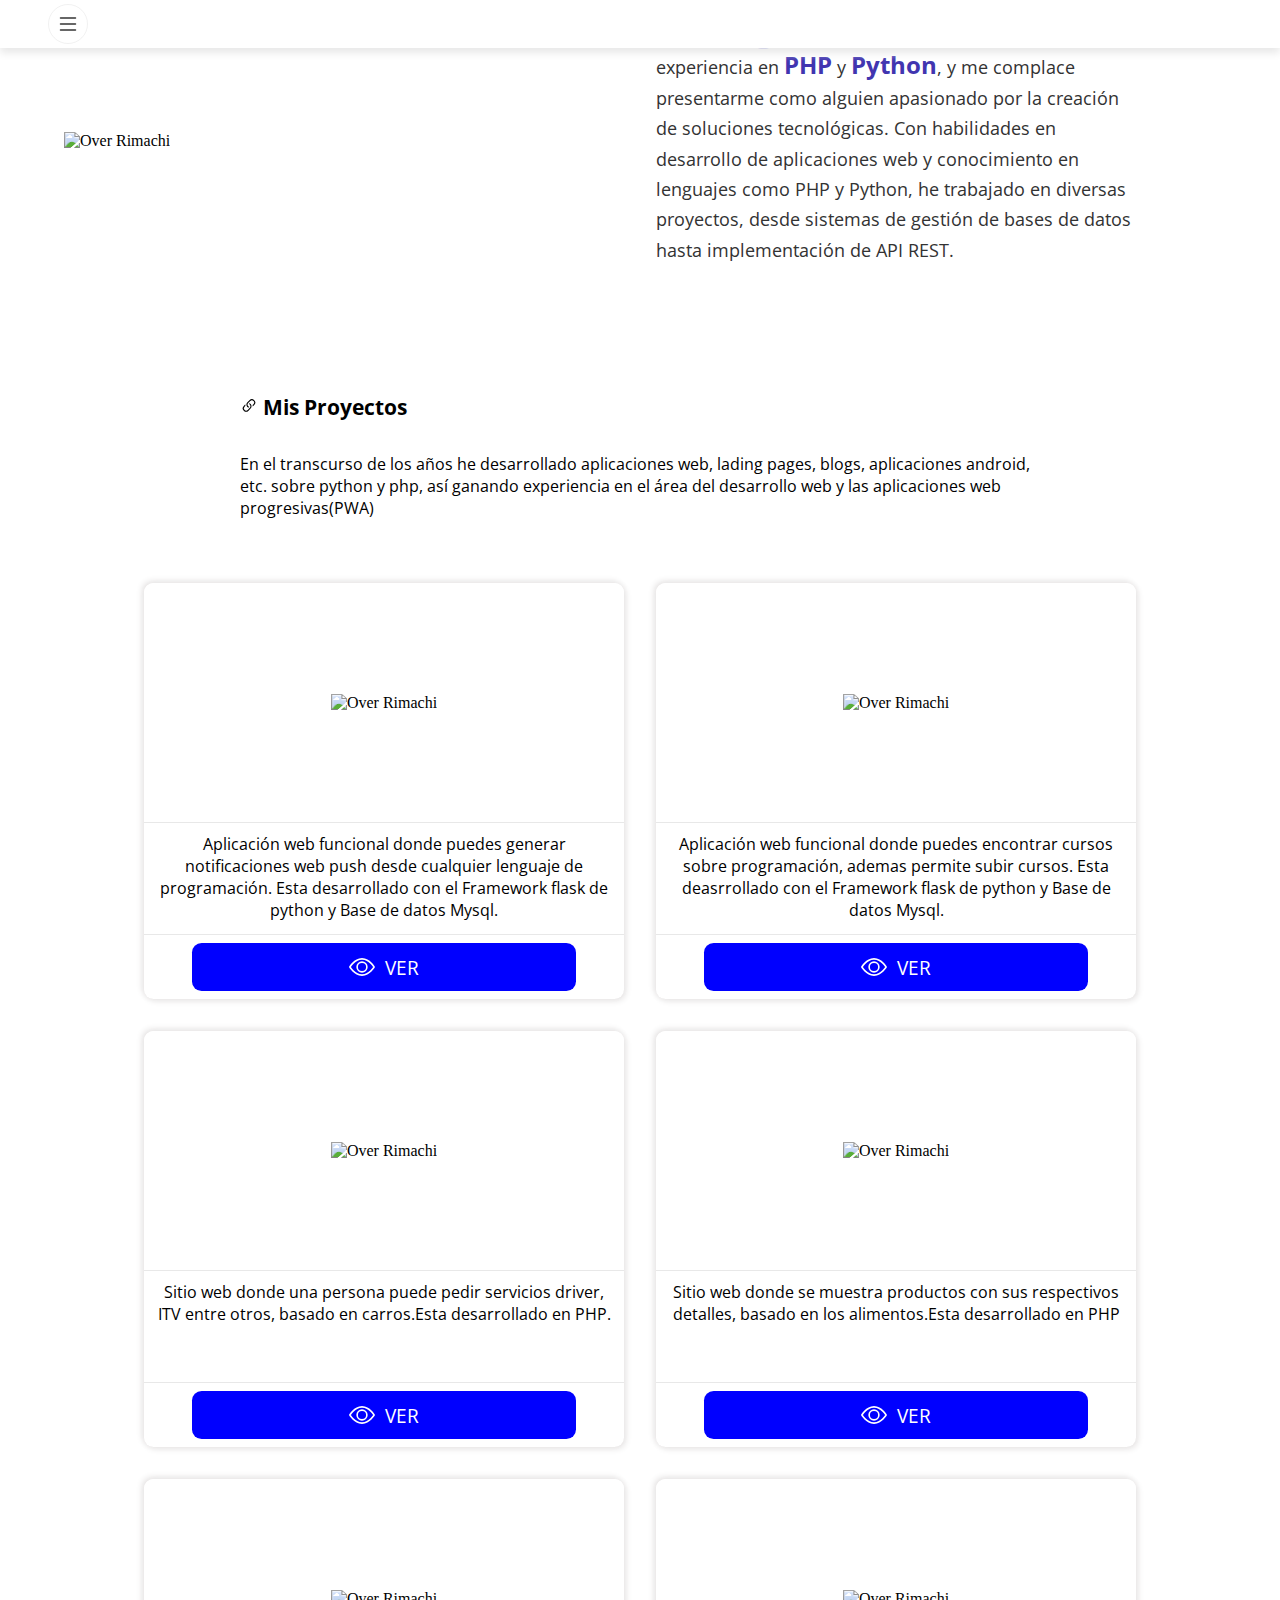
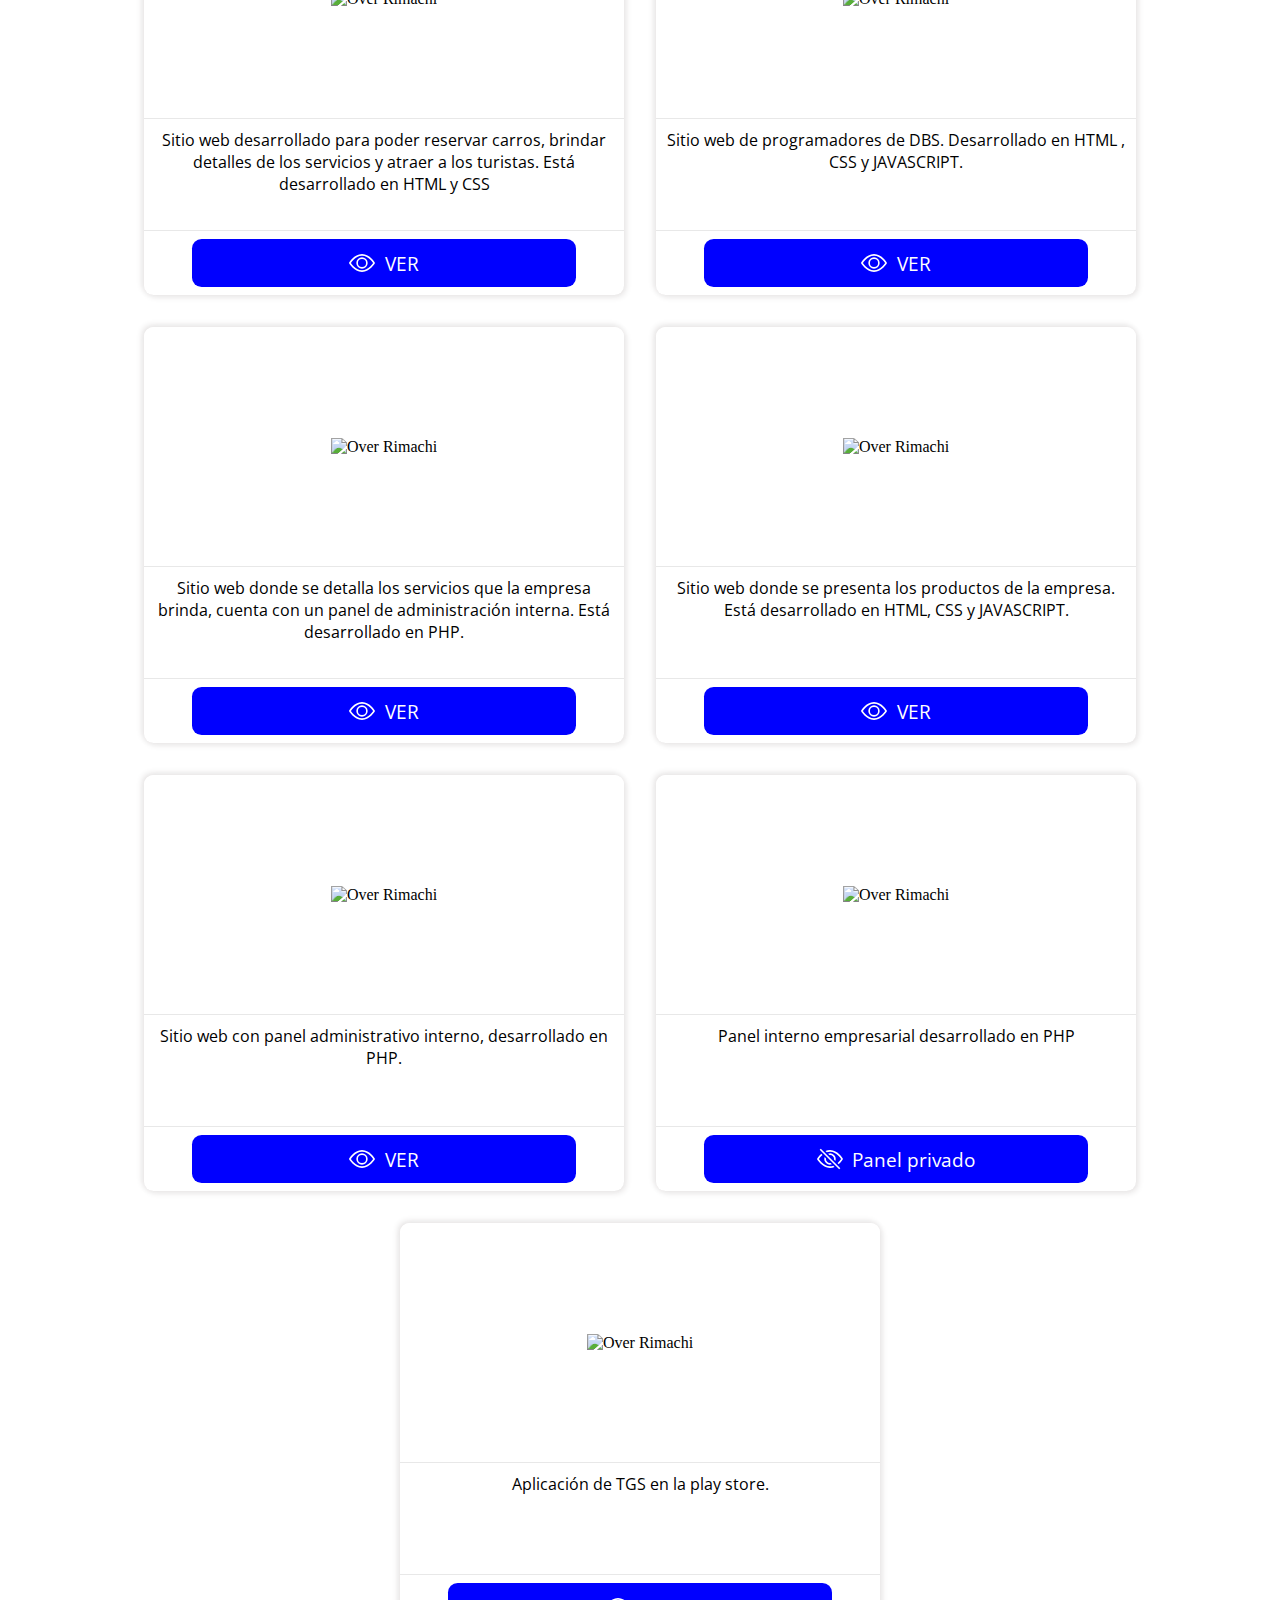
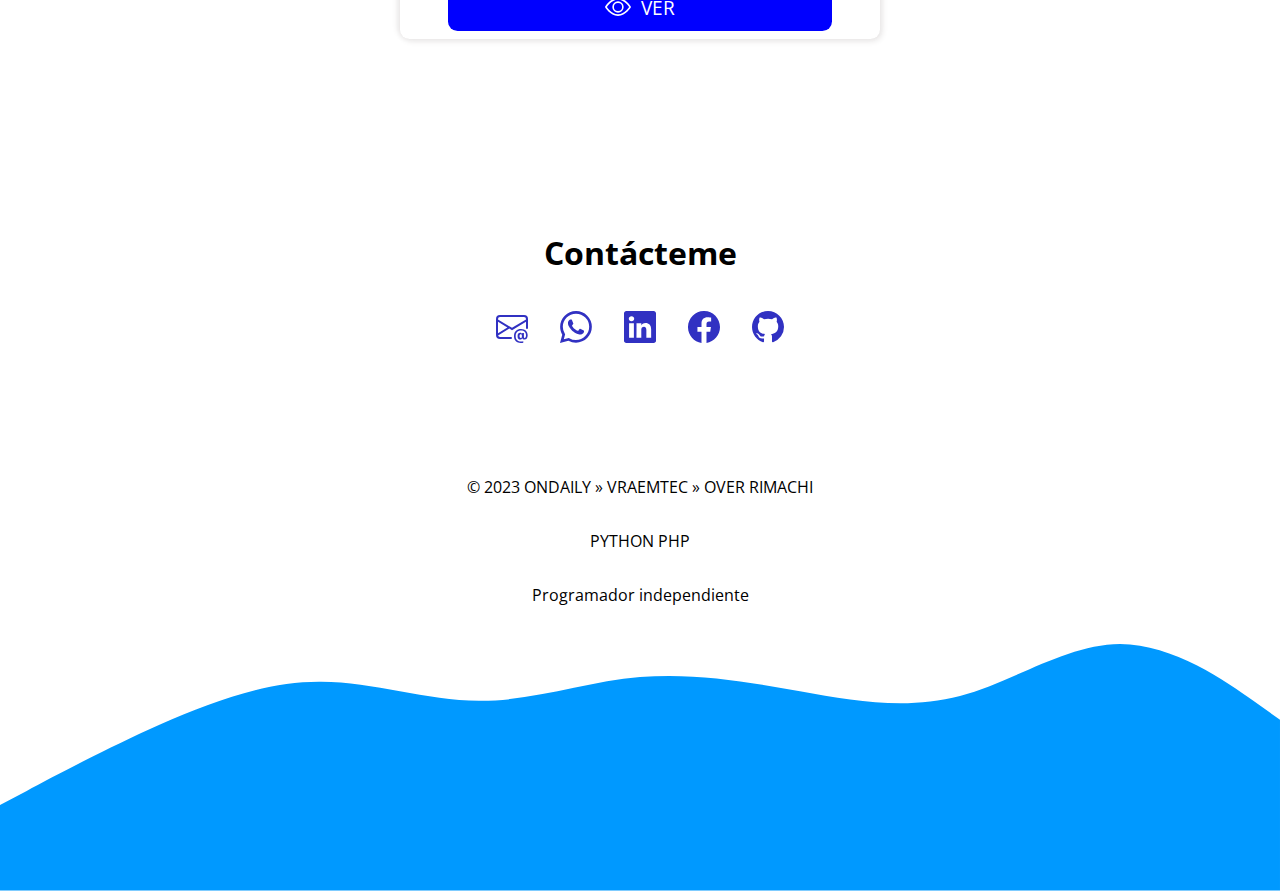
==== commit b7ef3f87: "nuevo 0.0.2" ====
--- a/index.html
+++ b/index.html
@@ -1,307 +1,484 @@
 <!DOCTYPE html>
 <html lang="en">
-
 <head>
     <meta charset="UTF-8">
-    <meta http-equiv="X-UA-Compatible" content="IE=edge">
     <meta name="viewport" content="width=device-width, initial-scale=1.0">
-    <script src="https://cdn.jsdelivr.net/npm/typed.js@2.0.12"></script>
-    <!-- <script src="https://kit.fontawesome.com/c3e03baa45.js" crossorigin="anonymous"></script> -->
-    <link rel="preconnect" href="https://fonts.googleapis.com">
-    <link rel="preconnect" href="https://fonts.gstatic.com" crossorigin>
-
-    <link href="https://fonts.googleapis.com/css2?family=Abel&display=swap" rel="stylesheet">
-    <link rel="stylesheet" href="./static/styles/style1.css">
-    <link rel="shortcut icon" href="./static/images/over.ico" type="image/x-icon">
-    <title>OverRimachiNuñez</title>
+    <link rel="stylesheet" href="./styles.css">
+    <title>Over Rimachi</title>
+    <link href="https://fonts.googleapis.com/css2?family=Open+Sans:wght@400&display=swap" rel="stylesheet">
 </head>
-
 <body>
-    <div class="botMensajero">
-        <!-- <img src="./static/images/wall.webp" class="wallLogoChat" alt=""> llllllll -->
-        <svg xmlns="http://www.w3.org/2000/svg" viewBox="0 0 512 512"><!--! Font Awesome Pro 6.1.1 by @fontawesome - https://fontawesome.com License - https://fontawesome.com/license (Commercial License) Copyright 2022 Fonticons, Inc. --><path fill="currentColor" d="M511.1 63.1v287.1c0 35.25-28.75 63.1-64 63.1h-144l-124.9 93.68c-7.875 5.75-19.12 .0497-19.12-9.7v-83.98h-96c-35.25 0-64-28.75-64-63.1V63.1c0-35.25 28.75-63.1 64-63.1h384C483.2 0 511.1 28.75 511.1 63.1z"/></svg>
-    </div>
-    <div class="modalChatWall">
-        <span class="cerrarChatConWall">x</span>
-        <div class="chatEscribir">
-            <center>
-
-                <img src="./static/images/wall.webp" class="wallLogoChatMensaje" alt="">
-            </center>
-            <div class="redSocialNavImg">
-                <a href="">
-                    <svg aria-hidden="true" focusable="false" data-prefix="fab" data-icon="whatsapp-square" class="svg-inline--fa fa-whatsapp-square fa-w-14" role="img" xmlns="http://www.w3.org/2000/svg" viewBox="0 0 448 512"><path fill="currentColor" d="M224 122.8c-72.7 0-131.8 59.1-131.9 131.8 0 24.9 7 49.2 20.2 70.1l3.1 5-13.3 48.6 49.9-13.1 4.8 2.9c20.2 12 43.4 18.4 67.1 18.4h.1c72.6 0 133.3-59.1 133.3-131.8 0-35.2-15.2-68.3-40.1-93.2-25-25-58-38.7-93.2-38.7zm77.5 188.4c-3.3 9.3-19.1 17.7-26.7 18.8-12.6 1.9-22.4.9-47.5-9.9-39.7-17.2-65.7-57.2-67.7-59.8-2-2.6-16.2-21.5-16.2-41s10.2-29.1 13.9-33.1c3.6-4 7.9-5 10.6-5 2.6 0 5.3 0 7.6.1 2.4.1 5.7-.9 8.9 6.8 3.3 7.9 11.2 27.4 12.2 29.4s1.7 4.3.3 6.9c-7.6 15.2-15.7 14.6-11.6 21.6 15.3 26.3 30.6 35.4 53.9 47.1 4 2 6.3 1.7 8.6-1 2.3-2.6 9.9-11.6 12.5-15.5 2.6-4 5.3-3.3 8.9-2 3.6 1.3 23.1 10.9 27.1 12.9s6.6 3 7.6 4.6c.9 1.9.9 9.9-2.4 19.1zM400 32H48C21.5 32 0 53.5 0 80v352c0 26.5 21.5 48 48 48h352c26.5 0 48-21.5 48-48V80c0-26.5-21.5-48-48-48zM223.9 413.2c-26.6 0-52.7-6.7-75.8-19.3L64 416l22.5-82.2c-13.9-24-21.2-51.3-21.2-79.3C65.4 167.1 136.5 96 223.9 96c42.4 0 82.2 16.5 112.2 46.5 29.9 30 47.9 69.8 47.9 112.2 0 87.4-72.7 158.5-160.1 158.5z"></path></svg>
+    <header class="main-header">
+        <div class="container-main-nav-view">
+            <div class="container-btn-nav-close-open">
+                <div class="contaier-button-svg-nav" id="contaier-button-svg-nav">
+                    <svg xmlns="http://www.w3.org/2000/svg" width="16" height="16" fill="currentColor" class="bi bi-list" viewBox="0 0 16 16"><path fill-rule="evenodd" d="M2.5 12a.5.5 0 0 1 .5-.5h10a.5.5 0 0 1 0 1H3a.5.5 0 0 1-.5-.5zm0-4a.5.5 0 0 1 .5-.5h10a.5.5 0 0 1 0 1H3a.5.5 0 0 1-.5-.5zm0-4a.5.5 0 0 1 .5-.5h10a.5.5 0 0 1 0 1H3a.5.5 0 0 1-.5-.5z"/></svg>
+                </div>
+            </div>
+            <div>
+
+            </div>
+        </div>
+        <div class="container-main-header" id="container-main-header">
+            <div class="container-nav-icon">
+                <img src="./images/icon-main-notify.png" alt="Over Rimcahi">
+                <span>Over Rimachi</span>
+            </div>
+            <div class="container-nav-nav">
+                <nav class="container-nav-ul">
+                    <ul>
+                        <li>
+                            <a href="#sobre-mi-id" class="a-redirect-nav-li">
+                                <svg xmlns="http://www.w3.org/2000/svg" fill="currentColor" class="bi bi-house" viewBox="0 0 16 16"><path d="M8.707 1.5a1 1 0 0 0-1.414 0L.646 8.146a.5.5 0 0 0 .708.708L2 8.207V13.5A1.5 1.5 0 0 0 3.5 15h9a1.5 1.5 0 0 0 1.5-1.5V8.207l.646.647a.5.5 0 0 0 .708-.708L13 5.793V2.5a.5.5 0 0 0-.5-.5h-1a.5.5 0 0 0-.5.5v1.293L8.707 1.5ZM13 7.207V13.5a.5.5 0 0 1-.5.5h-9a.5.5 0 0 1-.5-.5V7.207l5-5 5 5Z"/></svg>              
+                                <span>Home</span>
+                            </a>
+                        </li>
+                        <li>
+                            <a href="#" class="a-redirect-nav-li">
+                                <svg xmlns="http://www.w3.org/2000/svg" fill="currentColor" class="bi bi-screwdriver" viewBox="0 0 16 16"><path d="M0 .995.995 0l3.064 2.19a.995.995 0 0 1 .417.809v.07c0 .264.105.517.291.704l5.677 5.676.909-.303a.995.995 0 0 1 1.018.24l3.338 3.339a.995.995 0 0 1 0 1.406L14.13 15.71a.995.995 0 0 1-1.406 0l-3.337-3.34a.995.995 0 0 1-.24-1.018l.302-.909-5.676-5.677a.995.995 0 0 0-.704-.291H3a.995.995 0 0 1-.81-.417L0 .995Zm11.293 9.595a.497.497 0 1 0-.703.703l2.984 2.984a.497.497 0 0 0 .703-.703l-2.984-2.984Z"/></svg>
+                                <span>Experiencia</span>
+                            </a>
+                        </li>
+                        <li>
+                            <a href="#proyectos-id" class="a-redirect-nav-li">
+                                <svg xmlns="http://www.w3.org/2000/svg" fill="currentColor" class="bi bi-buildings" viewBox="0 0 16 16"><path d="M14.763.075A.5.5 0 0 1 15 .5v15a.5.5 0 0 1-.5.5h-3a.5.5 0 0 1-.5-.5V14h-1v1.5a.5.5 0 0 1-.5.5h-9a.5.5 0 0 1-.5-.5V10a.5.5 0 0 1 .342-.474L6 7.64V4.5a.5.5 0 0 1 .276-.447l8-4a.5.5 0 0 1 .487.022ZM6 8.694 1 10.36V15h5V8.694ZM7 15h2v-1.5a.5.5 0 0 1 .5-.5h2a.5.5 0 0 1 .5.5V15h2V1.309l-7 3.5V15Z"/><path d="M2 11h1v1H2v-1Zm2 0h1v1H4v-1Zm-2 2h1v1H2v-1Zm2 0h1v1H4v-1Zm4-4h1v1H8V9Zm2 0h1v1h-1V9Zm-2 2h1v1H8v-1Zm2 0h1v1h-1v-1Zm2-2h1v1h-1V9Zm0 2h1v1h-1v-1ZM8 7h1v1H8V7Zm2 0h1v1h-1V7Zm2 0h1v1h-1V7ZM8 5h1v1H8V5Zm2 0h1v1h-1V5Zm2 0h1v1h-1V5Zm0-2h1v1h-1V3Z"/></svg>
+                                <span>Proyectos</span>
+                            </a>
+                        </li>
+                        <li><span class="a-redirect-nav-li">Contácto</span>
+                            <div class="container-contact-header-nav-main">
+                                <a href="mailto:overrimachi2001@gmail.com" target="_blank">
+                                    <svg xmlns="http://www.w3.org/2000/svg" fill="currentColor" class="bi bi-envelope-at" viewBox="0 0 16 16"><path d="M2 2a2 2 0 0 0-2 2v8.01A2 2 0 0 0 2 14h5.5a.5.5 0 0 0 0-1H2a1 1 0 0 1-.966-.741l5.64-3.471L8 9.583l7-4.2V8.5a.5.5 0 0 0 1 0V4a2 2 0 0 0-2-2H2Zm3.708 6.208L1 11.105V5.383l4.708 2.825ZM1 4.217V4a1 1 0 0 1 1-1h12a1 1 0 0 1 1 1v.217l-7 4.2-7-4.2Z"/><path d="M14.247 14.269c1.01 0 1.587-.857 1.587-2.025v-.21C15.834 10.43 14.64 9 12.52 9h-.035C10.42 9 9 10.36 9 12.432v.214C9 14.82 10.438 16 12.358 16h.044c.594 0 1.018-.074 1.237-.175v-.73c-.245.11-.673.18-1.18.18h-.044c-1.334 0-2.571-.788-2.571-2.655v-.157c0-1.657 1.058-2.724 2.64-2.724h.04c1.535 0 2.484 1.05 2.484 2.326v.118c0 .975-.324 1.39-.639 1.39-.232 0-.41-.148-.41-.42v-2.19h-.906v.569h-.03c-.084-.298-.368-.63-.954-.63-.778 0-1.259.555-1.259 1.4v.528c0 .892.49 1.434 1.26 1.434.471 0 .896-.227 1.014-.643h.043c.118.42.617.648 1.12.648Zm-2.453-1.588v-.227c0-.546.227-.791.573-.791.297 0 .572.192.572.708v.367c0 .573-.253.744-.564.744-.354 0-.581-.215-.581-.8Z"/></svg>
+                                    <span>e-mail</span>
+                                </a>
+                                <a href="https://api.whatsapp.com/send/?phone=%2B51927106331&text=Hola&type=phone_number&app_absent=0" target="_blank">
+                                    <svg xmlns="http://www.w3.org/2000/svg" fill="currentColor" class="bi bi-whatsapp" viewBox="0 0 16 16"><path d="M13.601 2.326A7.854 7.854 0 0 0 7.994 0C3.627 0 .068 3.558.064 7.926c0 1.399.366 2.76 1.057 3.965L0 16l4.204-1.102a7.933 7.933 0 0 0 3.79.965h.004c4.368 0 7.926-3.558 7.93-7.93A7.898 7.898 0 0 0 13.6 2.326zM7.994 14.521a6.573 6.573 0 0 1-3.356-.92l-.24-.144-2.494.654.666-2.433-.156-.251a6.56 6.56 0 0 1-1.007-3.505c0-3.626 2.957-6.584 6.591-6.584a6.56 6.56 0 0 1 4.66 1.931 6.557 6.557 0 0 1 1.928 4.66c-.004 3.639-2.961 6.592-6.592 6.592zm3.615-4.934c-.197-.099-1.17-.578-1.353-.646-.182-.065-.315-.099-.445.099-.133.197-.513.646-.627.775-.114.133-.232.148-.43.05-.197-.1-.836-.308-1.592-.985-.59-.525-.985-1.175-1.103-1.372-.114-.198-.011-.304.088-.403.087-.088.197-.232.296-.346.1-.114.133-.198.198-.33.065-.134.034-.248-.015-.347-.05-.099-.445-1.076-.612-1.47-.16-.389-.323-.335-.445-.34-.114-.007-.247-.007-.38-.007a.729.729 0 0 0-.529.247c-.182.198-.691.677-.691 1.654 0 .977.71 1.916.81 2.049.098.133 1.394 2.132 3.383 2.992.47.205.84.326 1.129.418.475.152.904.129 1.246.08.38-.058 1.171-.48 1.338-.943.164-.464.164-.86.114-.943-.049-.084-.182-.133-.38-.232z"/></svg>
+                                    <span>whatsapp</span>
+                                </a>
+                                <a href="https://www.linkedin.com/in/over-rimachi-398611200/" target="_blank">
+                                    <svg xmlns="http://www.w3.org/2000/svg" fill="currentColor" class="bi bi-linkedin" viewBox="0 0 16 16"><path d="M0 1.146C0 .513.526 0 1.175 0h13.65C15.474 0 16 .513 16 1.146v13.708c0 .633-.526 1.146-1.175 1.146H1.175C.526 16 0 15.487 0 14.854V1.146zm4.943 12.248V6.169H2.542v7.225h2.401zm-1.2-8.212c.837 0 1.358-.554 1.358-1.248-.015-.709-.52-1.248-1.342-1.248-.822 0-1.359.54-1.359 1.248 0 .694.521 1.248 1.327 1.248h.016zm4.908 8.212V9.359c0-.216.016-.432.08-.586.173-.431.568-.878 1.232-.878.869 0 1.216.662 1.216 1.634v3.865h2.401V9.25c0-2.22-1.184-3.252-2.764-3.252-1.274 0-1.845.7-2.165 1.193v.025h-.016a5.54 5.54 0 0 1 .016-.025V6.169h-2.4c.03.678 0 7.225 0 7.225h2.4z"/></svg>
+                                    <span>linkedin</span>
+                                </a>
+                            </div>
+                        </li>
+                        
+                        <span class="container-main-skills-news-all__span-title">Mis Noticias</span>
+                        <div class="container-main-skills-news-all">
+                            <div class="container-main-skills-news">
+                                <div class="block-news-small-nav_img">
+                                    <img src="./images/python_1.png" alt="">
+                                </div>
+                                <div class="block-news-small-nav_dscr">
+                                    <span class="notice-title"><strong>Python</strong></span>
+                                    <p class="notice-text">Es uno de los lenguajes por las que opté al iniciar mi carrera como desarrollador de software</p>
+                                    <span class="notice-date"><strong>Fecha: 31/05/2020</strong></span>
+                                </div>
+                            </div>
+
+                            <div class="container-main-skills-news">
+                                <div class="block-news-small-nav_img">
+                                    <img src="./images/flask_1.png" alt="">
+                                </div>
+                                <div class="block-news-small-nav_dscr">
+                                    <span class="notice-title"><strong>Python</strong></span>
+                                    <p class="notice-text">Es uno de los lenguajes por las que opté al iniciar mi carrera como desarrollador de software</p>
+                                    <span class="notice-date"><strong>Fecha: 31/05/2020</strong></span>
+                                </div>
+                            </div>
+
+                            <div class="container-main-skills-news">
+                                <div class="block-news-small-nav_img">
+                                    <img src="./images/php_1.png" alt="">
+                                </div>
+                                <div class="block-news-small-nav_dscr">
+                                    <span class="notice-title"><strong>Python</strong></span>
+                                    <p class="notice-text">Es uno de los lenguajes por las que opté al iniciar mi carrera como desarrollador de software</p>
+                                    <span class="notice-date"><strong>Fecha: 31/05/2020</strong></span>
+                                </div>
+                            </div>
+
+                            <div class="container-main-skills-news">
+                                <div class="block-news-small-nav_img">
+                                    <img src="./images/mysql_1.png" alt="">
+                                </div>
+                                <div class="block-news-small-nav_dscr">
+                                    <span class="notice-title"><strong>Python</strong></span>
+                                    <p class="notice-text">Es uno de los lenguajes por las que opté al iniciar mi carrera como desarrollador de software</p>
+                                    <span class="notice-date"><strong>Fecha: 31/05/2020</strong></span>
+                                </div>
+                            </div>
+
+                            <div class="container-main-skills-news">
+                                <div class="block-news-small-nav_img">
+                                    <img src="./images/maps_google_1.jpg" alt="">
+                                </div>
+                                <div class="block-news-small-nav_dscr">
+                                    <span class="notice-title"><strong>Python</strong></span>
+                                    <p class="notice-text">Es uno de los lenguajes por las que opté al iniciar mi carrera como desarrollador de software</p>
+                                    <span class="notice-date"><strong>Fecha: 31/05/2020</strong></span>
+                                </div>
+                            </div>
+                            
+                            <div class="container-main-skills-news">
+                                <div class="block-news-small-nav_img">
+                                    <img src="./images/play_google_1.jpg" alt="">
+                                </div>
+                                <div class="block-news-small-nav_dscr">
+                                    <span class="notice-title"><strong>Python</strong></span>
+                                    <p class="notice-text">Es uno de los lenguajes por las que opté al iniciar mi carrera como desarrollador de software</p>
+                                    <span class="notice-date"><strong>Fecha: 31/05/2020</strong></span>
+                                </div>
+                            </div>
+
+                            <div class="container-main-skills-news">
+                                <div class="block-news-small-nav_img">
+                                    <img src="./images/javascript_1.png" alt="">
+                                </div>
+                                <div class="block-news-small-nav_dscr">
+                                    <span class="notice-title"><strong>Python</strong></span>
+                                    <p class="notice-text">Es uno de los lenguajes por las que opté al iniciar mi carrera como desarrollador de software</p>
+                                    <span class="notice-date"><strong>Fecha: 31/05/2020</strong></span>
+                                </div>
+                            </div>
+
+                            <div class="container-main-skills-news">
+                                <div class="block-news-small-nav_img">
+                                    <img src="./images/html_1.png" alt="">
+                                </div>
+                                <div class="block-news-small-nav_dscr">
+                                    <span class="notice-title"><strong>Python</strong></span>
+                                    <p class="notice-text">Es uno de los lenguajes por las que opté al iniciar mi carrera como desarrollador de software</p>
+                                    <span class="notice-date"><strong>Fecha: 31/05/2020</strong></span>
+                                </div>
+                            </div>
+
+                            <div class="container-main-skills-news">
+                                <div class="block-news-small-nav_img">
+                                    <img src="./images/css_1.png" alt="">
+                                </div>
+                                <div class="block-news-small-nav_dscr">
+                                    <span class="notice-title"><strong>Python</strong></span>
+                                    <p class="notice-text">Es uno de los lenguajes por las que opté al iniciar mi carrera como desarrollador de software</p>
+                                    <span class="notice-date"><strong>Fecha: 31/05/2020</strong></span>
+                                </div>
+                            </div>
+
+                            <div class="container-main-skills-news">
+                                <div class="block-news-small-nav_img">
+                                    <img src="./images/git_1.png" alt="">
+                                </div>
+                                <div class="block-news-small-nav_dscr">
+                                    <span class="notice-title"><strong>Python</strong></span>
+                                    <p class="notice-text">Es uno de los lenguajes por las que opté al iniciar mi carrera como desarrollador de software</p>
+                                    <span class="notice-date"><strong>Fecha: 31/05/2020</strong></span>
+                                </div>
+                            </div>
+
+                            <div class="container-main-skills-news">
+                                <div class="block-news-small-nav_img">
+                                    <img src="./images/github_1.png" alt="">
+                                </div>
+                                <div class="block-news-small-nav_dscr">
+                                    <span class="notice-title"><strong>Python</strong></span>
+                                    <p class="notice-text">Es uno de los lenguajes por las que opté al iniciar mi carrera como desarrollador de software</p>
+                                    <span class="notice-date"><strong>Fecha: 31/05/2020</strong></span>
+                                </div>
+                            </div>
+
+                            <div class="container-main-skills-news">
+                                <div class="block-news-small-nav_img">
+                                    <img src="./images/visual_studio_1.png" alt="">
+                                </div>
+                                <div class="block-news-small-nav_dscr">
+                                    <span class="notice-title"><strong>Python</strong></span>
+                                    <p class="notice-text">Es uno de los lenguajes por las que opté al iniciar mi carrera como desarrollador de software</p>
+                                    <span class="notice-date"><strong>Fecha: 31/05/2020</strong></span>
+                                </div>
+                            </div>
+
+                        </div>
+                        
+                    </ul>
+                </nav>
+            </div>
+        </div>
+    </header>
+    <main>
+        <section class="section-presentation-over-me" id="sobre-mi-id">
+            <div class="container-icon-programer">
+                <img src="./images/Web Developer_Monochromatic.png" class="container-icon-programer__image" alt="Over Rimachi">
+            </div>
+            <div class="container-description-me">
+                <div class="container-text-div-descr">
+                    
+                    <p>Soy <span class="color-decoration-1">Programador web backend</span> con experiencia en <span class="color-decoration-2">PHP</span> y <span class="color-decoration-2">Python</span>, y me complace presentarme como alguien apasionado por la creación de soluciones tecnológicas. Con habilidades en desarrollo de aplicaciones web y conocimiento en lenguajes como PHP y Python, he trabajado en diversas proyectos, desde sistemas de gestión de bases de datos hasta implementación de API REST.</p>
+                </div>
+            </div>
+        </section>
+        <section class="section-experience-in-web-dev">
+
+        </section>
+        <section class="section-proyects-in-web" id="proyectos-id">
+            <div class="container-descr-my-proyects">
+                <h1>
+                    <svg xmlns="http://www.w3.org/2000/svg" width="18" height="18" fill="currentColor" class="bi bi-link-45deg" viewBox="0 0 16 16"><path d="M4.715 6.542 3.343 7.914a3 3 0 1 0 4.243 4.243l1.828-1.829A3 3 0 0 0 8.586 5.5L8 6.086a1.002 1.002 0 0 0-.154.199 2 2 0 0 1 .861 3.337L6.88 11.45a2 2 0 1 1-2.83-2.83l.793-.792a4.018 4.018 0 0 1-.128-1.287z"/><path d="M6.586 4.672A3 3 0 0 0 7.414 9.5l.775-.776a2 2 0 0 1-.896-3.346L9.12 3.55a2 2 0 1 1 2.83 2.83l-.793.792c.112.42.155.855.128 1.287l1.372-1.372a3 3 0 1 0-4.243-4.243L6.586 4.672z"/></svg>
+                    Mis Proyectos
+                </h1>
+                <p>En el transcurso de los años he desarrollado aplicaciones web, lading pages, blogs, aplicaciones android, etc. sobre python y php, así ganando experiencia en el área del desarrollo web y las aplicaciones web progresivas(PWA)</p>
+            </div>
+
+            <div class="container-all-proyects-main">
+                <div class="container-row-proyects-one">
+                    <div class="container-image-proyect">
+                        <img src="./images/pages/ondaily.png" alt="Over Rimachi">
+                    </div>
+                    <div class="container-text-proyect">
+                        <p>Aplicación web funcional donde puedes generar notificaciones web push desde cualquier lenguaje de programación. Esta desarrollado con el Framework flask de python y Base de datos Mysql.</p>
+                    </div>
+                    <div class="container-button-proyect">
+                        <a href="https://ondaily.pythonanywhere.com/" target="_blank">
+                            <button>
+                                <svg xmlns="http://www.w3.org/2000/svg" width="26" height="26" fill="currentColor" class="bi bi-eye" viewBox="0 0 16 16"><path d="M16 8s-3-5.5-8-5.5S0 8 0 8s3 5.5 8 5.5S16 8 16 8zM1.173 8a13.133 13.133 0 0 1 1.66-2.043C4.12 4.668 5.88 3.5 8 3.5c2.12 0 3.879 1.168 5.168 2.457A13.133 13.133 0 0 1 14.828 8c-.058.087-.122.183-.195.288-.335.48-.83 1.12-1.465 1.755C11.879 11.332 10.119 12.5 8 12.5c-2.12 0-3.879-1.168-5.168-2.457A13.134 13.134 0 0 1 1.172 8z"/><path d="M8 5.5a2.5 2.5 0 1 0 0 5 2.5 2.5 0 0 0 0-5zM4.5 8a3.5 3.5 0 1 1 7 0 3.5 3.5 0 0 1-7 0z"/></svg>
+                                VER
+                            </button>
+                        </a>
+                    </div>
+                </div>
+
+                <div class="container-row-proyects-one">
+                    <div class="container-image-proyect">
+                        <img src="./images/pages/vraemtec.jpg" alt="Over Rimachi">
+                    </div>
+                    <div class="container-text-proyect">
+                        <p>Aplicación web funcional donde puedes encontrar cursos sobre programación, ademas permite subir cursos. Esta deasrrollado con el Framework flask de python y Base de datos Mysql.</p>
+                    </div>
+                    <div class="container-button-proyect">
+                        <a href="https://overcrypto.pythonanywhere.com/" target="_blank">
+                            <button>
+                                <svg xmlns="http://www.w3.org/2000/svg" width="26" height="26" fill="currentColor" class="bi bi-eye" viewBox="0 0 16 16"><path d="M16 8s-3-5.5-8-5.5S0 8 0 8s3 5.5 8 5.5S16 8 16 8zM1.173 8a13.133 13.133 0 0 1 1.66-2.043C4.12 4.668 5.88 3.5 8 3.5c2.12 0 3.879 1.168 5.168 2.457A13.133 13.133 0 0 1 14.828 8c-.058.087-.122.183-.195.288-.335.48-.83 1.12-1.465 1.755C11.879 11.332 10.119 12.5 8 12.5c-2.12 0-3.879-1.168-5.168-2.457A13.134 13.134 0 0 1 1.172 8z"/><path d="M8 5.5a2.5 2.5 0 1 0 0 5 2.5 2.5 0 0 0 0-5zM4.5 8a3.5 3.5 0 1 1 7 0 3.5 3.5 0 0 1-7 0z"/></svg>
+                                VER
+                            </button>
+                        </a>
+                    </div>
+                </div>
+
+                <div class="container-row-proyects-one">
+                    <div class="container-image-proyect">
+                        <img src="./images/pages/tgs.jpg" alt="Over Rimachi">
+                    </div>
+                    <div class="container-text-proyect">
+                        <p>Sitio web donde una persona puede pedir servicios driver, ITV entre otros, basado en carros.Esta desarrollado en PHP.</p>
+                    </div>
+                    <div class="container-button-proyect">
+                        <a href="https://www.timegoldsservices.com/" target="_blank">
+                            <button>
+                                <svg xmlns="http://www.w3.org/2000/svg" width="26" height="26" fill="currentColor" class="bi bi-eye" viewBox="0 0 16 16"><path d="M16 8s-3-5.5-8-5.5S0 8 0 8s3 5.5 8 5.5S16 8 16 8zM1.173 8a13.133 13.133 0 0 1 1.66-2.043C4.12 4.668 5.88 3.5 8 3.5c2.12 0 3.879 1.168 5.168 2.457A13.133 13.133 0 0 1 14.828 8c-.058.087-.122.183-.195.288-.335.48-.83 1.12-1.465 1.755C11.879 11.332 10.119 12.5 8 12.5c-2.12 0-3.879-1.168-5.168-2.457A13.134 13.134 0 0 1 1.172 8z"/><path d="M8 5.5a2.5 2.5 0 1 0 0 5 2.5 2.5 0 0 0 0-5zM4.5 8a3.5 3.5 0 1 1 7 0 3.5 3.5 0 0 1-7 0z"/></svg>
+                                VER
+                            </button>
+                        </a>
+                    </div>
+                </div>
+
+                <div class="container-row-proyects-one">
+                    <div class="container-image-proyect">
+                        <img src="./images/pages/soploSagrado.png" alt="Over Rimachi">
+                    </div>
+                    <div class="container-text-proyect">
+                        <p>Sitio web donde se muestra productos con sus respectivos detalles, basado en los alimentos.Esta desarrollado en PHP</p>
+                    </div>
+                    <div class="container-button-proyect">
+                        <a href="https://soplosagrado.com/" target="_blank">
+                            <button>
+                                <svg xmlns="http://www.w3.org/2000/svg" width="26" height="26" fill="currentColor" class="bi bi-eye" viewBox="0 0 16 16"><path d="M16 8s-3-5.5-8-5.5S0 8 0 8s3 5.5 8 5.5S16 8 16 8zM1.173 8a13.133 13.133 0 0 1 1.66-2.043C4.12 4.668 5.88 3.5 8 3.5c2.12 0 3.879 1.168 5.168 2.457A13.133 13.133 0 0 1 14.828 8c-.058.087-.122.183-.195.288-.335.48-.83 1.12-1.465 1.755C11.879 11.332 10.119 12.5 8 12.5c-2.12 0-3.879-1.168-5.168-2.457A13.134 13.134 0 0 1 1.172 8z"/><path d="M8 5.5a2.5 2.5 0 1 0 0 5 2.5 2.5 0 0 0 0-5zM4.5 8a3.5 3.5 0 1 1 7 0 3.5 3.5 0 0 1-7 0z"/></svg>
+                                VER
+                            </button>
+                        </a>
+                    </div>
+                </div>
+
+                <div class="container-row-proyects-one">
+                    <div class="container-image-proyect">
+                        <img src="./images/pages/taxitumbes.jpg" alt="Over Rimachi">
+                    </div>
+                    <div class="container-text-proyect">
+                        <p>Sitio web desarrollado para poder reservar carros, brindar detalles de los servicios y atraer a los turistas. Está desarrollado en HTML y CSS</p>
+                    </div>
+                    <div class="container-button-proyect">
+                        <a href="http://alotaxitumbes.com/" target="_blank">
+                            <button>
+                                <svg xmlns="http://www.w3.org/2000/svg" width="26" height="26" fill="currentColor" class="bi bi-eye" viewBox="0 0 16 16"><path d="M16 8s-3-5.5-8-5.5S0 8 0 8s3 5.5 8 5.5S16 8 16 8zM1.173 8a13.133 13.133 0 0 1 1.66-2.043C4.12 4.668 5.88 3.5 8 3.5c2.12 0 3.879 1.168 5.168 2.457A13.133 13.133 0 0 1 14.828 8c-.058.087-.122.183-.195.288-.335.48-.83 1.12-1.465 1.755C11.879 11.332 10.119 12.5 8 12.5c-2.12 0-3.879-1.168-5.168-2.457A13.134 13.134 0 0 1 1.172 8z"/><path d="M8 5.5a2.5 2.5 0 1 0 0 5 2.5 2.5 0 0 0 0-5zM4.5 8a3.5 3.5 0 1 1 7 0 3.5 3.5 0 0 1-7 0z"/></svg>
+                                VER
+                            </button>
+                        </a>
+                    </div>
+                </div>
+
+                <div class="container-row-proyects-one">
+                    <div class="container-image-proyect">
+                        <img src="./images/pages/dbs.jpg" alt="Over Rimachi">
+                    </div>
+                    <div class="container-text-proyect">
+                        <p>Sitio web de programadores de DBS. Desarrollado en HTML , CSS y JAVASCRIPT.</p>
+                    </div>
+                    <div class="container-button-proyect">
+                        <a href="http://digitalbitsolutions.com/" target="_blank">
+                            <button>
+                                <svg xmlns="http://www.w3.org/2000/svg" width="26" height="26" fill="currentColor" class="bi bi-eye" viewBox="0 0 16 16"><path d="M16 8s-3-5.5-8-5.5S0 8 0 8s3 5.5 8 5.5S16 8 16 8zM1.173 8a13.133 13.133 0 0 1 1.66-2.043C4.12 4.668 5.88 3.5 8 3.5c2.12 0 3.879 1.168 5.168 2.457A13.133 13.133 0 0 1 14.828 8c-.058.087-.122.183-.195.288-.335.48-.83 1.12-1.465 1.755C11.879 11.332 10.119 12.5 8 12.5c-2.12 0-3.879-1.168-5.168-2.457A13.134 13.134 0 0 1 1.172 8z"/><path d="M8 5.5a2.5 2.5 0 1 0 0 5 2.5 2.5 0 0 0 0-5zM4.5 8a3.5 3.5 0 1 1 7 0 3.5 3.5 0 0 1-7 0z"/></svg>
+                                VER
+                            </button>
+                        </a>
+                    </div>
+                </div>
+
+                <div class="container-row-proyects-one">
+                    <div class="container-image-proyect">
+                        <img src="./images/pages/cedeno.jpg" alt="Over Rimachi">
+                    </div>
+                    <div class="container-text-proyect">
+                        <p>Sitio web donde se detalla los servicios que la empresa brinda, cuenta con un panel de administración interna. Está desarrollado en PHP.</p>
+                    </div>
+                    <div class="container-button-proyect">
+                        <a href="https://www.cedenosystems.com/" target="_blank">
+                            <button>
+                                <svg xmlns="http://www.w3.org/2000/svg" width="26" height="26" fill="currentColor" class="bi bi-eye" viewBox="0 0 16 16"><path d="M16 8s-3-5.5-8-5.5S0 8 0 8s3 5.5 8 5.5S16 8 16 8zM1.173 8a13.133 13.133 0 0 1 1.66-2.043C4.12 4.668 5.88 3.5 8 3.5c2.12 0 3.879 1.168 5.168 2.457A13.133 13.133 0 0 1 14.828 8c-.058.087-.122.183-.195.288-.335.48-.83 1.12-1.465 1.755C11.879 11.332 10.119 12.5 8 12.5c-2.12 0-3.879-1.168-5.168-2.457A13.134 13.134 0 0 1 1.172 8z"/><path d="M8 5.5a2.5 2.5 0 1 0 0 5 2.5 2.5 0 0 0 0-5zM4.5 8a3.5 3.5 0 1 1 7 0 3.5 3.5 0 0 1-7 0z"/></svg>
+                                VER
+                            </button>
+                        </a>
+                    </div>
+                </div>
+
+                <div class="container-row-proyects-one">
+                    <div class="container-image-proyect">
+                        <img src="./images/pages/gudpig.jpg" alt="Over Rimachi">
+                    </div>
+                    <div class="container-text-proyect">
+                        <p>Sitio web donde se presenta los productos de la empresa. Está desarrollado en HTML, CSS y JAVASCRIPT.</p>
+                    </div>
+                    <div class="container-button-proyect">
+                        <a href="https://gudpig.com/" target="_blank">
+                            <button>
+                                <svg xmlns="http://www.w3.org/2000/svg" width="26" height="26" fill="currentColor" class="bi bi-eye" viewBox="0 0 16 16"><path d="M16 8s-3-5.5-8-5.5S0 8 0 8s3 5.5 8 5.5S16 8 16 8zM1.173 8a13.133 13.133 0 0 1 1.66-2.043C4.12 4.668 5.88 3.5 8 3.5c2.12 0 3.879 1.168 5.168 2.457A13.133 13.133 0 0 1 14.828 8c-.058.087-.122.183-.195.288-.335.48-.83 1.12-1.465 1.755C11.879 11.332 10.119 12.5 8 12.5c-2.12 0-3.879-1.168-5.168-2.457A13.134 13.134 0 0 1 1.172 8z"/><path d="M8 5.5a2.5 2.5 0 1 0 0 5 2.5 2.5 0 0 0 0-5zM4.5 8a3.5 3.5 0 1 1 7 0 3.5 3.5 0 0 1-7 0z"/></svg>
+                                VER
+                            </button>
+                        </a>
+                    </div>
+                </div>
+
+                <div class="container-row-proyects-one">
+                    <div class="container-image-proyect">
+                        <img src="./images/pages/kmtsac.jpg" alt="Over Rimachi">
+                    </div>
+                    <div class="container-text-proyect">
+                        <p>Sitio web con panel administrativo interno, desarrollado en PHP.</p>
+                    </div>
+                    <div class="container-button-proyect">
+                        <a href="https://kmtsac.com/" target="_blank">
+                            <button>
+                                <svg xmlns="http://www.w3.org/2000/svg" width="26" height="26" fill="currentColor" class="bi bi-eye" viewBox="0 0 16 16"><path d="M16 8s-3-5.5-8-5.5S0 8 0 8s3 5.5 8 5.5S16 8 16 8zM1.173 8a13.133 13.133 0 0 1 1.66-2.043C4.12 4.668 5.88 3.5 8 3.5c2.12 0 3.879 1.168 5.168 2.457A13.133 13.133 0 0 1 14.828 8c-.058.087-.122.183-.195.288-.335.48-.83 1.12-1.465 1.755C11.879 11.332 10.119 12.5 8 12.5c-2.12 0-3.879-1.168-5.168-2.457A13.134 13.134 0 0 1 1.172 8z"/><path d="M8 5.5a2.5 2.5 0 1 0 0 5 2.5 2.5 0 0 0 0-5zM4.5 8a3.5 3.5 0 1 1 7 0 3.5 3.5 0 0 1-7 0z"/></svg>
+                                VER
+                            </button>
+                        </a>
+                    </div>
+                </div>
+
+                <div class="container-row-proyects-one">
+                    <div class="container-image-proyect">
+                        <img src="./images/pages/butdriversl.png" alt="Over Rimachi">
+                    </div>
+                    <div class="container-text-proyect">
+                        <p>Panel interno empresarial desarrollado en PHP</p>
+                    </div>
+                    <div class="container-button-proyect">
+                        <a href="#">
+                            <button>
+                                <svg xmlns="http://www.w3.org/2000/svg" width="26" height="26" fill="currentColor" class="bi bi-eye-slash" viewBox="0 0 16 16"><path d="M13.359 11.238C15.06 9.72 16 8 16 8s-3-5.5-8-5.5a7.028 7.028 0 0 0-2.79.588l.77.771A5.944 5.944 0 0 1 8 3.5c2.12 0 3.879 1.168 5.168 2.457A13.134 13.134 0 0 1 14.828 8c-.058.087-.122.183-.195.288-.335.48-.83 1.12-1.465 1.755-.165.165-.337.328-.517.486l.708.709z"/><path d="M11.297 9.176a3.5 3.5 0 0 0-4.474-4.474l.823.823a2.5 2.5 0 0 1 2.829 2.829l.822.822zm-2.943 1.299.822.822a3.5 3.5 0 0 1-4.474-4.474l.823.823a2.5 2.5 0 0 0 2.829 2.829z"/><path d="M3.35 5.47c-.18.16-.353.322-.518.487A13.134 13.134 0 0 0 1.172 8l.195.288c.335.48.83 1.12 1.465 1.755C4.121 11.332 5.881 12.5 8 12.5c.716 0 1.39-.133 2.02-.36l.77.772A7.029 7.029 0 0 1 8 13.5C3 13.5 0 8 0 8s.939-1.721 2.641-3.238l.708.709zm10.296 8.884-12-12 .708-.708 12 12-.708.708z"/></svg>
+                                Panel privado
+                            </button>
+                        </a>
+                    </div>
+                </div>
+
+                <div class="container-row-proyects-one">
+                    <div class="container-image-proyect">
+                        <img src="./images/pages/tgsApp.png" alt="Over Rimachi">
+                    </div>
+                    <div class="container-text-proyect">
+                        <p>Aplicación de TGS en la play store.</p>
+                    </div>
+                    <div class="container-button-proyect">
+                        <a href="https://play.google.com/store/apps/details?id=com.tgs.driversinterface" target="_blank">
+                            <button>
+                                <svg xmlns="http://www.w3.org/2000/svg" width="26" height="26" fill="currentColor" class="bi bi-eye" viewBox="0 0 16 16"><path d="M16 8s-3-5.5-8-5.5S0 8 0 8s3 5.5 8 5.5S16 8 16 8zM1.173 8a13.133 13.133 0 0 1 1.66-2.043C4.12 4.668 5.88 3.5 8 3.5c2.12 0 3.879 1.168 5.168 2.457A13.133 13.133 0 0 1 14.828 8c-.058.087-.122.183-.195.288-.335.48-.83 1.12-1.465 1.755C11.879 11.332 10.119 12.5 8 12.5c-2.12 0-3.879-1.168-5.168-2.457A13.134 13.134 0 0 1 1.172 8z"/><path d="M8 5.5a2.5 2.5 0 1 0 0 5 2.5 2.5 0 0 0 0-5zM4.5 8a3.5 3.5 0 1 1 7 0 3.5 3.5 0 0 1-7 0z"/></svg>
+                                VER
+                            </button>
+                        </a>
+                    </div>
+                </div>
+            </div>
+        </section>
+        <section class="section-main-contat-me" id="contact-id">
+            <div class="container-title-contact">
+                <h1>Contácteme</h1>
+            </div>
+            <div class="contact-me-container">
+                <a href="mailto:overrimachi2001@gmail.com" target="_blank">
+                    <svg xmlns="http://www.w3.org/2000/svg" class="bi bi-envelope-at" viewBox="0 0 16 16"><path d="M2 2a2 2 0 0 0-2 2v8.01A2 2 0 0 0 2 14h5.5a.5.5 0 0 0 0-1H2a1 1 0 0 1-.966-.741l5.64-3.471L8 9.583l7-4.2V8.5a.5.5 0 0 0 1 0V4a2 2 0 0 0-2-2H2Zm3.708 6.208L1 11.105V5.383l4.708 2.825ZM1 4.217V4a1 1 0 0 1 1-1h12a1 1 0 0 1 1 1v.217l-7 4.2-7-4.2Z"/><path d="M14.247 14.269c1.01 0 1.587-.857 1.587-2.025v-.21C15.834 10.43 14.64 9 12.52 9h-.035C10.42 9 9 10.36 9 12.432v.214C9 14.82 10.438 16 12.358 16h.044c.594 0 1.018-.074 1.237-.175v-.73c-.245.11-.673.18-1.18.18h-.044c-1.334 0-2.571-.788-2.571-2.655v-.157c0-1.657 1.058-2.724 2.64-2.724h.04c1.535 0 2.484 1.05 2.484 2.326v.118c0 .975-.324 1.39-.639 1.39-.232 0-.41-.148-.41-.42v-2.19h-.906v.569h-.03c-.084-.298-.368-.63-.954-.63-.778 0-1.259.555-1.259 1.4v.528c0 .892.49 1.434 1.26 1.434.471 0 .896-.227 1.014-.643h.043c.118.42.617.648 1.12.648Zm-2.453-1.588v-.227c0-.546.227-.791.573-.791.297 0 .572.192.572.708v.367c0 .573-.253.744-.564.744-.354 0-.581-.215-.581-.8Z"/></svg>
                 </a>
-                <a href="">
-                    <svg aria-hidden="true" focusable="false" data-prefix="fab" data-icon="facebook-square" class="svg-inline--fa fa-facebook-square fa-w-14" role="img" xmlns="http://www.w3.org/2000/svg" viewBox="0 0 448 512"><path fill="currentColor" d="M400 32H48A48 48 0 0 0 0 80v352a48 48 0 0 0 48 48h137.25V327.69h-63V256h63v-54.64c0-62.15 37-96.48 93.67-96.48 27.14 0 55.52 4.84 55.52 4.84v61h-31.27c-30.81 0-40.42 19.12-40.42 38.73V256h68.78l-11 71.69h-57.78V480H400a48 48 0 0 0 48-48V80a48 48 0 0 0-48-48z"></path></svg>
+                <a href="https://api.whatsapp.com/send/?phone=%2B51927106331&text=Hola&type=phone_number&app_absent=0" target="_blank">
+                    <svg xmlns="http://www.w3.org/2000/svg" class="bi bi-whatsapp" viewBox="0 0 16 16"><path d="M13.601 2.326A7.854 7.854 0 0 0 7.994 0C3.627 0 .068 3.558.064 7.926c0 1.399.366 2.76 1.057 3.965L0 16l4.204-1.102a7.933 7.933 0 0 0 3.79.965h.004c4.368 0 7.926-3.558 7.93-7.93A7.898 7.898 0 0 0 13.6 2.326zM7.994 14.521a6.573 6.573 0 0 1-3.356-.92l-.24-.144-2.494.654.666-2.433-.156-.251a6.56 6.56 0 0 1-1.007-3.505c0-3.626 2.957-6.584 6.591-6.584a6.56 6.56 0 0 1 4.66 1.931 6.557 6.557 0 0 1 1.928 4.66c-.004 3.639-2.961 6.592-6.592 6.592zm3.615-4.934c-.197-.099-1.17-.578-1.353-.646-.182-.065-.315-.099-.445.099-.133.197-.513.646-.627.775-.114.133-.232.148-.43.05-.197-.1-.836-.308-1.592-.985-.59-.525-.985-1.175-1.103-1.372-.114-.198-.011-.304.088-.403.087-.088.197-.232.296-.346.1-.114.133-.198.198-.33.065-.134.034-.248-.015-.347-.05-.099-.445-1.076-.612-1.47-.16-.389-.323-.335-.445-.34-.114-.007-.247-.007-.38-.007a.729.729 0 0 0-.529.247c-.182.198-.691.677-.691 1.654 0 .977.71 1.916.81 2.049.098.133 1.394 2.132 3.383 2.992.47.205.84.326 1.129.418.475.152.904.129 1.246.08.38-.058 1.171-.48 1.338-.943.164-.464.164-.86.114-.943-.049-.084-.182-.133-.38-.232z"/></svg>
                 </a>
-                <a href="">
-                    <svg xmlns="http://www.w3.org/2000/svg" viewBox="0 0 448 512"><!--! Font Awesome Pro 6.1.1 by @fontawesome - https://fontawesome.com License - https://fontawesome.com/license (Commercial License) Copyright 2022 Fonticons, Inc. --><path fill="currentColor" d="M416 32H31.9C14.3 32 0 46.5 0 64.3v383.4C0 465.5 14.3 480 31.9 480H416c17.6 0 32-14.5 32-32.3V64.3c0-17.8-14.4-32.3-32-32.3zM135.4 416H69V202.2h66.5V416zm-33.2-243c-21.3 0-38.5-17.3-38.5-38.5S80.9 96 102.2 96c21.2 0 38.5 17.3 38.5 38.5 0 21.3-17.2 38.5-38.5 38.5zm282.1 243h-66.4V312c0-24.8-.5-56.7-34.5-56.7-34.6 0-39.9 27-39.9 54.9V416h-66.4V202.2h63.7v29.2h.9c8.9-16.8 30.6-34.5 62.9-34.5 67.2 0 79.7 44.3 79.7 101.9V416z"/></svg>
+                <a href="https://www.linkedin.com/in/over-rimachi-398611200/" target="_blank">
+                    <svg xmlns="http://www.w3.org/2000/svg" class="bi bi-linkedin" viewBox="0 0 16 16"><path d="M0 1.146C0 .513.526 0 1.175 0h13.65C15.474 0 16 .513 16 1.146v13.708c0 .633-.526 1.146-1.175 1.146H1.175C.526 16 0 15.487 0 14.854V1.146zm4.943 12.248V6.169H2.542v7.225h2.401zm-1.2-8.212c.837 0 1.358-.554 1.358-1.248-.015-.709-.52-1.248-1.342-1.248-.822 0-1.359.54-1.359 1.248 0 .694.521 1.248 1.327 1.248h.016zm4.908 8.212V9.359c0-.216.016-.432.08-.586.173-.431.568-.878 1.232-.878.869 0 1.216.662 1.216 1.634v3.865h2.401V9.25c0-2.22-1.184-3.252-2.764-3.252-1.274 0-1.845.7-2.165 1.193v.025h-.016a5.54 5.54 0 0 1 .016-.025V6.169h-2.4c.03.678 0 7.225 0 7.225h2.4z"/></svg>
                 </a>
-            </div>
+                <a href="https://web.facebook.com/overRimachi" target="_blank">
+                    <svg xmlns="http://www.w3.org/2000/svg"  class="bi bi-facebook" viewBox="0 0 16 16"><path d="M16 8.049c0-4.446-3.582-8.05-8-8.05C3.58 0-.002 3.603-.002 8.05c0 4.017 2.926 7.347 6.75 7.951v-5.625h-2.03V8.05H6.75V6.275c0-2.017 1.195-3.131 3.022-3.131.876 0 1.791.157 1.791.157v1.98h-1.009c-.993 0-1.303.621-1.303 1.258v1.51h2.218l-.354 2.326H9.25V16c3.824-.604 6.75-3.934 6.75-7.951z"/></svg>
+                </a>
+                <a href="https://github.com/soni-crypto" target="_blank">
+                    <svg xmlns="http://www.w3.org/2000/svg" class="bi bi-github" viewBox="0 0 16 16"><path d="M8 0C3.58 0 0 3.58 0 8c0 3.54 2.29 6.53 5.47 7.59.4.07.55-.17.55-.38 0-.19-.01-.82-.01-1.49-2.01.37-2.53-.49-2.69-.94-.09-.23-.48-.94-.82-1.13-.28-.15-.68-.52-.01-.53.63-.01 1.08.58 1.23.82.72 1.21 1.87.87 2.33.66.07-.52.28-.87.51-1.07-1.78-.2-3.64-.89-3.64-3.95 0-.87.31-1.59.82-2.15-.08-.2-.36-1.02.08-2.12 0 0 .67-.21 2.2.82.64-.18 1.32-.27 2-.27.68 0 1.36.09 2 .27 1.53-1.04 2.2-.82 2.2-.82.44 1.1.16 1.92.08 2.12.51.56.82 1.27.82 2.15 0 3.07-1.87 3.75-3.65 3.95.29.25.54.73.54 1.48 0 1.07-.01 1.93-.01 2.2 0 .21.15.46.55.38A8.012 8.012 0 0 0 16 8c0-4.42-3.58-8-8-8z"/></svg>
+                </a>
+            </div>
+            <div class="icon-contact-me-container-image">
+                <img src="./images/Video Call_Isometric.png" alt="">
+            </div>
+        </section>
+    </main>
+    <footer class="container-main-footer">
+        <div class="container-copy">
+            <span>&copy; 2023 ONDAILY &raquo; VRAEMTEC &raquo; OVER RIMACHI</span>
         </div>
-    </div>
-
-    <section>
-        <!-- <article class="celular">
-
-            <div class="celu-fondo"></div>
-            <div class="celu-borde">
-                <div>
-                    <h1 class="title-face">facebook</h1>
-                    <br><br><i class="fas fa-search"></i>
-                    <i class="fab fa-facebook-messenger"></i>
-                    <img style="width: 100%;" src="./static/images/bac.jpg" alt="programacion en python">
-                    <div class="center-celu-programing">
-                        <i class="fas fa-laptop-code"></i>
-                        <h2 class="programing"> Programing </h2>
-                        <i class="fas fa-thumbs-up"></i>
-                    </div>
-                    <br>
-                    <br><br>
-                    <p style="color: white;" class="more-information"><a href="#" style="color: white;"><i class="fab fa-facebook"></i>Mas informacion</a></p>
-                    <hr>
-                    <a class="btn-face" id="primary-btn" href="#">home</a>
-                    <a class="btn-face" href="#">publicaciones</a>
-                    <a class="btn-face" href="#">Videos</a>
-                    <a class="btn-face" id="" href="#">Fotos</a>
-                    <hr>
-                    <p class="letra1"></p>
-                    <p class="letra2"></p>
-                </div>
-                <img src="./static/images/f.svg" class="fa-angle-double-right" alt="">
-            </div>
-        </article> -->
-        <article>
-            <!-- <div class="contenedorGeneralDeNavs">
-                <img src="./static/images/bars-solid.svg" class="iconoDeNav" alt="">
-                <div class="contenidoDeNav">
-                    <a href="/templates/home-project.html">
-                        <button class="cssbuttons-io">
-                            <span>PROYECTOS</span>
-                        </button>
-                    </a>
-                    <a href="/templates/certificados.html">
-                        <button class="cssbuttons-io">
-                            <span> CERTIFICADOS</span>
-                        </button>
-                    </a>
-                </div>
-            </div> -->
-            <div class="contenedor-madre">
-                <div class="contenedor1">
-                    <div class="contenedor1Hijo1">
-                        <span class="nombre">Over Rimachi Nuñez</span><br>
-                        <span class="letraTwitter">@OverVraemTec</span><br><br>
-                        <span class="prohack">Programador</span><br>
-                        <a href="#" class="inforFalso">Informática</a><br><br>
-                        <svg viewBox="0 0 24 24" aria-hidden="true" class="calendarioSVG r-1bwzh9t r-4qtqp9 r-yyyyoo r-1xvli5t r-1d4mawv r-dnmrzs r-bnwqim r-1plcrui r-lrvibr"><g><path d="M19.708 2H4.292C3.028 2 2 3.028 2 4.292v15.416C2 20.972 3.028 22 4.292 22h15.416C20.972 22 22 20.972 22 19.708V4.292C22 3.028 20.972 2 19.708 2zm.792 17.708c0 .437-.355.792-.792.792H4.292c-.437 0-.792-.355-.792-.792V6.418c0-.437.354-.79.79-.792h15.42c.436 0 .79.355.79.79V19.71z"></path><circle cx="7.032" cy="8.75" r="1.285"></circle><circle cx="7.032" cy="13.156" r="1.285"></circle><circle cx="16.968" cy="8.75" r="1.285"></circle><circle cx="16.968" cy="13.156" r="1.285"></circle><circle cx="12" cy="8.75" r="1.285"></circle><circle cx="12" cy="13.156" r="1.285"></circle><circle cx="7.032" cy="17.486" r="1.285"></circle><circle cx="12" cy="17.486" r="1.285"></circle></g></svg>
-                        <span class="fechaDeDesarrollo">Joined April 2022</span>
-                        <!-- <img src="./static/images/calendar.svg" class="calendarioSVG" alt=""> -->
-                        <!-- <h2 class="dscr1">1. Description </h2> -->
-                        <div class="contenedorTwitterCaja">
-                            <div class="contenedorTwitterCajaImg">
-                                <span><img src="./static/images/over.jpg" class="imagenTwitterProfile" alt=""></span>
-                            </div>
-                            <div>
-                                <span class="description"><span style="color: rgb(95, 146, 241);" >Programador python</span>, manejo Python con mucha fluidez en áreas como desarrollo web, visión artificial y gestión de datos.
-                                </span>
-                                <br><br>
-                                <center>
-                                    <img class="img-perfil" src="./static/images/over.jpg" alt="">
-                                </center>
-                            </div>
-                        </div>
-
-
-                        <div class="iconTwitterPub">
-                            <svg viewBox="0 0 24 24" aria-hidden="true" class="calendarioSVG r-4qtqp9 r-yyyyoo r-1xvli5t r-dnmrzs r-bnwqim r-1plcrui r-lrvibr r-1hdv0qi"><g>  <path d="M14.046 2.242l-4.148-.01h-.002c-4.374 0-7.8 3.427-7.8 7.802 0 4.098 3.186 7.206 7.465 7.37v3.828c0 .108.044.286.12.403.142.225.384.347.632.347.138 0 .277-.038.402-.118.264-.168 6.473-4.14 8.088-5.506 1.902-1.61 3.04-3.97 3.043-6.312v-.017c-.006-4.367-3.43-7.787-7.8-7.788zm3.787 12.972c-1.134.96-4.862 3.405-6.772 4.643V16.67c0-.414-.335-.75-.75-.75h-.396c-3.66 0-6.318-2.476-6.318-5.886 0-3.534 2.768-6.302 6.3-6.302l4.147.01h.002c3.532 0 6.3 2.766 6.302 6.296-.003 1.91-.942 3.844-2.514 5.176z"></path></g></svg>
-                            <span class="twitterContadorDePuntos">182</span>
-                            <svg viewBox="0 0 24 24" aria-hidden="true" class="calendarioSVG r-4qtqp9 r-yyyyoo r-1xvli5t r-dnmrzs r-bnwqim r-1plcrui r-lrvibr r-1hdv0qi"><g><path d="M23.77 15.67c-.292-.293-.767-.293-1.06 0l-2.22 2.22V7.65c0-2.068-1.683-3.75-3.75-3.75h-5.85c-.414 0-.75.336-.75.75s.336.75.75.75h5.85c1.24 0 2.25 1.01 2.25 2.25v10.24l-2.22-2.22c-.293-.293-.768-.293-1.06 0s-.294.768 0 1.06l3.5 3.5c.145.147.337.22.53.22s.383-.072.53-.22l3.5-3.5c.294-.292.294-.767 0-1.06zm-10.66 3.28H7.26c-1.24 0-2.25-1.01-2.25-2.25V6.46l2.22 2.22c.148.147.34.22.532.22s.384-.073.53-.22c.293-.293.293-.768 0-1.06l-3.5-3.5c-.293-.294-.768-.294-1.06 0l-3.5 3.5c-.294.292-.294.767 0 1.06s.767.293 1.06 0l2.22-2.22V16.7c0 2.068 1.683 3.75 3.75 3.75h5.85c.414 0 .75-.336.75-.75s-.337-.75-.75-.75z"></path></g></svg>
-                            <span class="twitterContadorDePuntos">79</span>
-                            <svg viewBox="0 0 24 24" aria-hidden="true" class="calendarioSVG r-4qtqp9 r-yyyyoo r-1xvli5t r-dnmrzs r-bnwqim r-1plcrui r-lrvibr r-1hdv0qi"><g><path d="M12 21.638h-.014C9.403 21.59 1.95 14.856 1.95 8.478c0-3.064 2.525-5.754 5.403-5.754 2.29 0 3.83 1.58 4.646 2.73.814-1.148 2.354-2.73 4.645-2.73 2.88 0 5.404 2.69 5.404 5.755 0 6.376-7.454 13.11-10.037 13.157H12zM7.354 4.225c-2.08 0-3.903 1.988-3.903 4.255 0 5.74 7.034 11.596 8.55 11.658 1.518-.062 8.55-5.917 8.55-11.658 0-2.267-1.823-4.255-3.903-4.255-2.528 0-3.94 2.936-3.952 2.965-.23.562-1.156.562-1.387 0-.014-.03-1.425-2.965-3.954-2.965z"></path></g></svg>
-                            <span class="twitterContadorDePuntos">1845</span>
-                            <svg viewBox="0 0 24 24" aria-hidden="true" class="calendarioSVG r-4qtqp9 r-yyyyoo r-1xvli5t r-dnmrzs r-bnwqim r-1plcrui r-lrvibr r-1hdv0qi"><g><path d="M17.53 7.47l-5-5c-.293-.293-.768-.293-1.06 0l-5 5c-.294.293-.294.768 0 1.06s.767.294 1.06 0l3.72-3.72V15c0 .414.336.75.75.75s.75-.336.75-.75V4.81l3.72 3.72c.146.147.338.22.53.22s.384-.072.53-.22c.293-.293.293-.767 0-1.06z"></path><path d="M19.708 21.944H4.292C3.028 21.944 2 20.916 2 19.652V14c0-.414.336-.75.75-.75s.75.336.75.75v5.652c0 .437.355.792.792.792h15.416c.437 0 .792-.355.792-.792V14c0-.414.336-.75.75-.75s.75.336.75.75v5.652c0 1.264-1.028 2.292-2.292 2.292z"></path></g></svg>
-                            <span class="twitterContadorDePuntos"></span>
-                            <span class="Icon Icon--medium" style="background: transparent; content: url(&quot;data:image/svg+xml,%3Csvg%20fill%3D%22inherit%22%20xmlns%3D%22http%3A%2F%2Fwww.w3.org%2F2000%2Fsvg%22%20viewBox%3D%220%200%2015%2016%22%3E%3Cpath%20fill-rule%3D%22evenodd%22%20clip-rule%3D%22evenodd%22%20d%3D%22M10.821%2011.1L8.075%206.732v-2.38l4.917%208.195-2.17-1.447zm-6.03.965h5.397l1.752%201.168H2.747l2.043-1.168zm2.13-5.333L4.187%2011.08l-1.983%201.133%204.717-7.861v2.38zm.577%201.251l1.841%202.928H5.657l1.841-2.928zm7.42%205.53L7.993%201.97c-.018-.03-.043-.054-.066-.08a.568.568%200%2000-.429-.2.57.57%200%2000-.43.2c-.022.026-.047.05-.064.08L.079%2013.513a.59.59%200%2000-.061.143c-.002.004-.002.007-.002.01a.571.571%200%2000-.008.237.56.56%200%2000.064.193c.01.017.023.029.034.044.02.026.037.055.06.077.021.022.047.038.071.057.017.011.031.025.048.035.027.016.056.025.085.036.018.007.035.016.054.022a.597.597%200%2000.132.017c.006%200%20.012.003.017.003h13.85a.576.576%200%2000.495-.874z%22%20fill%3D%22%236A7684%22%2F%3E%3C%2Fsvg%3E&quot;); display: inline-block; font-size: 18px; font-style: normal; height: 16px; margin-top: 2px; position: relative; vertical-align: baseline; width: 16px;"></span>
-                            <span class="twitterContadorDePuntos propina">propina</span>
-                        </div>
-                    </div>
-                    <div class="contenedor1Hijo2">
-                        <span class="afterForTyped">Python en: </span><br>
-                        <span class="typed"></span>
-                        <p class="mensajeDeBackEnd">Llevo 4 años programando en el lenguaje python <br> juntos a otros lenguajes y técnologias.</p>
-                        <div class="btnDeDemostracion">
-                            <a href="./templates/certificados.html">
-                                <button class="learn-more">
-                                    <span class="circle" aria-hidden="true">
-                                    <span class="icon arrow"></span>
-                                    </span>
-                                    <span class="button-text">Certificados</span>
-                                  </button>
-                                <!-- <button class="btnDemostracionBack">Certificados</button> -->
-                            </a>
-                            <a href="./templates/home-project.html">
-                                <button class="learn-more">
-                                    <span class="circle" aria-hidden="true">
-                                    <span class="icon arrow"></span>
-                                    </span>
-                                    <span class="button-text">Proyectos</span>
-                                  </button>
-                                <!-- <button class="btnDemostracionFront">proyectos</button> -->
-                            </a>
-                            <button class="download-button">
-                                <div class="docs"><svg class="css-i6dzq1" stroke-linejoin="round" stroke-linecap="round" fill="none" stroke-width="2" stroke="currentColor" height="20" width="20" viewBox="0 0 24 24"><path d="M14 2H6a2 2 0 0 0-2 2v16a2 2 0 0 0 2 2h12a2 2 0 0 0 2-2V8z"></path><polyline points="14 2 14 8 20 8"></polyline><line y2="13" x2="8" y1="13" x1="16"></line><line y2="17" x2="8" y1="17" x1="16"></line><polyline points="10 9 9 9 8 9"></polyline></svg> Mi CV</div>
-                                <div class="download">
-                                  <svg class="css-i6dzq1" stroke-linejoin="round" stroke-linecap="round" fill="none" stroke-width="2" stroke="currentColor" height="24" width="24" viewBox="0 0 24 24"><path d="M21 15v4a2 2 0 0 1-2 2H5a2 2 0 0 1-2-2v-4"></path><polyline points="7 10 12 15 17 10"></polyline><line y2="3" x2="12" y1="15" x1="12"></line></svg>
-                                </div>
-                              </button>
-                        </div>
-                    </div>
-                    <script src="./templates//particulas/mainTyped.js/main.js"></script>
-                </div>
-
-            </div>
-
-
-
-            <div class="AllSkillsPadre" id="AllSkillsPadre">
-
-                <div>
-                </div>
-                <div class="AllSkills">
-
-                    <button id="btnModal" class="btnModalSkill python">Python</button>
-                    <button id="btnModal" class="btnModalSkill">JavaScript</button>
-                    <button id="btnModal" class="btnModalSkill">Php</button>
-                    <button id="btnModal" class="btnModalSkill">Java</button>
-                    <button id="btnModal" class="btnModalSkill">Html and Css</button>
-                    <button id="btnModal" class="btnModalSkill">Desarrollo Web</button>
-                    <button id="btnModal" class="btnModalSkill">Análisis de Datos</button>
-                    <button id="btnModal" class="btnModalSkill">Hacking Ético</button>
-                    <button id="btnModal" class="btnModalSkill">Visión Ártificial</button>
-                    <button id="btnModal" class="btnModalSkill">Ofimática</button>
-                    <button id="btnModal" class="btnModalSkill">Bases de Datos</button>
-                    <button id="btnModal" class="btnModalSkill">U/UX</button>
-                    <button id="btnModal" class="btnModalSkill">Linux</button>
-                    <button id="btnModal" class="btnModalSkill">React</button>
-                    <button id="btnModal" class="btnModalSkill">Express</button>
-                    <button id="btnModal" class="btnModalSkill">Latino</button>
-                    <button id="btnModal" class="btnModalSkill">Jquery</button>
-                    <button id="btnModal" class="btnModalSkill">Inglés</button>
-
-                </div>
-            </div>
-            <footer>
-                <center>
-                    <span>&copy; over-rimachi 2022</span>
-                </center>
-            </footer>
-            <!--  -->
-            <div id="myModal" class="modalContainer">
-                <div class="modal-content">
-                    <span class="close">×</span>
-                    <h2>Python</h2>
-                    <p class="descripcionCertificado">Tengo mas de 4 años programando en python, ganando mucha experiencia en el campo de Big Data, Visión artificial, desarrollador backend donde en el 2020 me certifiqué como <strong>master en python3</strong></p><br>
-                    <p class="descripcionCertificado"> En el transcurso de estos años con python, e aprendido y conocido muchos framewoks y microframeworks de python como openCv, Matplotlib, Numpy, Pandas, tensorflow, Flask, Django entre otros. Haciendo proyectos como desarrollo de videojuegos
-                        en pygame, desarrollo web con python, hacking con python, Visión por computador.</p>
-                    <p class="descripcionCertificado">Buen desempeño en manejo datos y aun gran dominio en las librerias de <strong> Numpy,</strong><strong> Pandas,</strong><strong> Matplotlib</strong>, que son muy importantes para trabajar con datos.</p>
-                </div>
-            </div>
-            <div id="myModal" class="modalContainer">
-                <div class="modal-content">
-                    <span class="close">×</span>
-                    <h2>JavaScript</h2>
-                    <p class="descripcionCertificado">LLevo 2 años programando en JavaScript junto a python y entre otros lenguajes de back</p>
-                    <p class="descripcionCertificado">Lo domino muy bien, ya que JavaScript es de mi día a día. E desarrollado videojuegos, paginas web, sitios web y aplicaciones web tipo SPA. </p>
-                </div>
-            </div>
-            <div id="myModal" class="modalContainer">
-                <div class="modal-content">
-                    <span class="close">×</span>
-                    <h2>Php</h2>
-                    <p class="descripcionCertificado">La sencillez de php sin duda es la mejor, tengo proyectos echos en PHP, proyectos grandes.</p>
-                    <p class="descripcionCertificado">Tengo buena base en PHP, ya que es mi primer lenguaje con la que me metí en el mundo del desarrollo Web</p>
-                    <p class="descripcionCertificado">Sin duda, para comenzar un proyecto desde cero, yo excogeria PHP.</p>
-                </div>
-            </div>
-            <div id="myModal" class="modalContainer">
-                <div class="modal-content">
-                    <span class="close">×</span>
-                    <h2>Java</h2>
-                    <p class="descripcionCertificado">Tengo buen base en Java, e desarrollado aplicaciones con ello, aplicaciones tanto para android y escritorio.</p>
-                    <p class="descripcionCertificado"></p>
-                </div>
-            </div>
-            <div id="myModal" class="modalContainer">
-                <div class="modal-content">
-                    <span class="close">×</span>
-                    <h2>Html and Css</h2>
-                    <p class="descripcionCertificado">Sin duda, soy muy bueno en FrontEnd ya que HTML y CSS es lo primordial para el Front</p>
-                    <p class="descripcionCertificado">Llevo mas de 3 años con HTML y CSS.</p>
-                </div>
-            </div>
-            <div id="myModal" class="modalContainer">
-                <div class="modal-content">
-                    <span class="close">×</span>
-                    <h2>Desarrollo Web</h2>
-                    <p>Todo sobre desarrrollo web</p>
-                </div>
-            </div>
-            <div id="myModal" class="modalContainer">
-                <div class="modal-content">
-                    <span class="close">×</span>
-                    <h2>Análisis de datos</h2>
-                    <p>Todo sobre Analisis de datos</p>
-                </div>
-            </div>
-            <div id="myModal" class="modalContainer">
-                <div class="modal-content">
-                    <span class="close">×</span>
-                    <h2>Hacking Ético</h2>
-                    <p>Todo sobre hacking etico</p>
-                </div>
-            </div>
-            <div id="myModal" class="modalContainer">
-                <div class="modal-content">
-                    <span class="close">×</span>
-                    <h2>Visión Artificial</h2>
-                    <p>Todo sobre Vision artificial</p>
-                </div>
-            </div>
-            <div id="myModal" class="modalContainer">
-                <div class="modal-content">
-                    <span class="close">×</span>
-                    <h2>Ofimática/h2>
-                        <p>Todo sobre Ofimática</p>
-                </div>
-            </div>
-            <div id="myModal" class="modalContainer">
-                <div class="modal-content">
-                    <span class="close">×</span>
-                    <h2>Base de datos</h2>
-                    <p>Todo sobre bas de datos</p>
-                </div>
-            </div>
-            <div id="myModal" class="modalContainer">
-                <div class="modal-content">
-                    <span class="close">×</span>
-                    <h2>U/UX</h2>
-                    <p>Todo sobre U/UX</p>
-                </div>
-            </div>
-            <!--  -->
-
-        </article>
-
-    </section>
-
-
-    <script src="./static/modalesIndex.js"></script>
-    <script src="./static/app.js"></script>
-    <script src="./templates/otros/cmd.js"></script>
-    <script src="./templates/otros/control.js"></script>
-    <script src="./templates/otros/cerrador.js"></script>
+        <div class="container-details-footer">
+            <div class="row-1-f">
+                <span>PYTHON</span>
+                <span>PHP</span>
+            </div>
+            <div class="row-1-f">
+                <p>Programador independiente</p>
+            </div>
+        </div>
+        <div class="container-svg-decoration-footer-base">
+            <svg xmlns="http://www.w3.org/2000/svg" viewBox="0 0 1440 320"><path fill="#0099ff" fill-opacity="1" d="M0,224L30,208C60,192,120,160,180,133.3C240,107,300,85,360,85.3C420,85,480,107,540,106.7C600,107,660,85,720,80C780,75,840,85,900,96C960,107,1020,117,1080,101.3C1140,85,1200,43,1260,42.7C1320,43,1380,85,1410,106.7L1440,128L1440,320L1410,320C1380,320,1320,320,1260,320C1200,320,1140,320,1080,320C1020,320,960,320,900,320C840,320,780,320,720,320C660,320,600,320,540,320C480,320,420,320,360,320C300,320,240,320,180,320C120,320,60,320,30,320L0,320Z"></path></svg>
+        </div>
+    </footer>
+    <script>
+        let stateNav = true;
+        const containerNav = document.getElementById("container-main-header");
+        const buttonNav = document.getElementById("contaier-button-svg-nav");
+        buttonNav.addEventListener("click", ()=>{
+            if (stateNav === true){
+                containerNav.style.display = "flex"
+                stateNav = false;
+            }else if (stateNav === false){
+                containerNav.style.display = "none"
+                stateNav = true;
+            }
+        });
+        const aListAll = document.querySelectorAll(".a-redirect-nav-li");
+        aListAll.forEach(a_li =>{
+            a_li.addEventListener("click", ()=>{
+                containerNav.style.display = "none"
+                stateNav = true;
+            })
+        })
+    </script>
 </body>
-
 </html>--- a/styles.css
+++ b/styles.css
@@ -0,0 +1,435 @@
+:root{
+    --fontFamily: "Open sans", sans-serif;
+}
+*{
+    padding: 0;
+    margin: 0;
+    box-sizing: border-box;
+    list-style: none;
+    text-decoration: none;
+}
+.main-header{
+    height: 3rem;
+    width: 100%;
+    box-shadow: 0px 5px 8px rgb(232, 232, 232);
+    background-color: white;
+    position: fixed;
+}
+.main-header .container-main-header{
+    display: none;
+    flex-direction: column;
+    justify-content: flex-start;
+    align-items: flex-start;
+    width: 20rem;
+    border-right: 1px solid rgb(216, 216, 216);
+    position: fixed;
+    height: calc( 100vh - 3rem);
+    bottom: 0;
+    left: 0;
+    background-color: white;
+    z-index: 5;
+    box-sizing: border-box;
+}
+.main-header .container-main-nav-view{
+    width: 100%;
+    height: 100%;
+    display: flex;
+    justify-content: space-between;
+    align-items: center;
+    padding-left: 3rem;
+}
+.container-btn-nav-close-open .contaier-button-svg-nav svg{
+    height: 1.5rem;
+    width: 1.5rem;
+    fill: rgb(52, 52, 52);
+}
+.container-btn-nav-close-open .contaier-button-svg-nav{
+    width: 2.5rem;
+    height: 2.5rem;
+    border-radius: 50%;
+    display: flex;
+    justify-content: center;
+    align-items: center;
+    border: 1px solid rgba(215, 215, 215, 0.354);
+}
+.container-btn-nav-close-open .contaier-button-svg-nav:hover{
+    background-color: rgb(242, 242, 242);
+    border: none;
+}
+.main-header .container-main-header .container-nav-icon{
+    height: 5rem;
+    margin-top: 1rem;
+    margin-bottom: 1rem;
+    width: 100%;
+    display: flex;
+    justify-content: center;
+    align-items: center;
+    font-family: var(--fontFamily);
+    user-select: none;
+}
+.main-header .container-main-header .container-nav-icon img{
+    width: 1.8rem;
+}
+.main-header .container-main-header .container-nav-nav{
+    height: 100%;
+}
+.main-header .container-main-header .container-nav-nav .container-nav-ul{
+    width: 100%;
+    height: 100%;
+}
+.main-header .container-main-header .container-nav-nav .container-nav-ul ul li{
+    margin-left: 2rem;
+}
+.main-header .container-main-header .container-nav-nav .container-nav-ul ul{
+    display: flex;
+    flex-direction: column;
+    justify-content: flex-start;
+    align-items: flex-start;
+    row-gap: 1rem;
+    font-family: var(--fontFamily);
+    width: 100%;
+    height: 100%;
+}
+.main-header .container-main-header .container-nav-nav .container-nav-ul ul li .a-redirect-nav-li > svg{
+    width: 1.1rem;
+    height: 1.1rem;
+}
+.main-header .container-main-header .container-nav-nav .container-nav-ul ul li a{
+    color: rgb(121, 121, 121);
+    font-size: .9rem;
+}
+.main-header .container-main-header .container-nav-nav .container-nav-ul ul li a:hover{
+    color: rgb(59, 59, 59);
+    fill: rgb(59, 59, 59);
+}
+.section-presentation-over-me{
+    width: 100%;
+    display: flex;
+    justify-content: center;
+    align-items: center;
+}
+.main-header .container-main-header .container-nav-nav .container-nav-ul ul .container-contact-header-nav-main{
+    display: flex;
+    flex-direction: column;
+    justify-content: center;
+    align-items: flex-start;
+    row-gap: .5rem;
+    margin-left: 1.2rem;
+    margin-top: 1rem;
+}
+.main-header .container-main-header .container-nav-nav .container-nav-ul ul .container-contact-header-nav-main a{
+    display: flex;
+    justify-content: flex-start;
+    align-items: center;
+    column-gap: .5rem;
+}
+.main-header .container-main-header .container-nav-nav .container-nav-ul ul .container-contact-header-nav-main a svg{
+    width: 1.1rem;
+    height: 1.1rem;
+    fill: rgb(102, 102, 102);
+}
+.main-header .container-main-header .container-nav-nav .container-nav-ul ul .container-main-skills-news-all{
+    display: flex;
+    flex-direction: column;
+    justify-content: flex-start;
+    align-items: flex-start;
+    width: 100%;
+    text-align: left;
+    overflow-y: scroll;
+    height: 100%;
+    box-sizing: border-box;
+    margin-bottom: 4rem;
+}
+.main-header .container-main-header .container-nav-nav .container-nav-ul ul .container-main-skills-news-all::-webkit-scrollbar {
+    width: .3rem;
+}
+.main-header .container-main-header .container-nav-nav .container-nav-ul ul .container-main-skills-news-all::-webkit-scrollbar-thumb {
+    background-color: rgb(146, 146, 212);
+    border-radius: .5rem;
+}
+.main-header .container-main-header .container-nav-nav .container-nav-ul ul .container-main-skills-news-all__span-title{
+    margin-left: 2rem;
+}
+.container-nav-ul ul .container-main-skills-news-all .container-main-skills-news{
+    display: flex;
+    justify-content: center;
+    align-items: center;
+    background-color: rgb(255, 255, 255);
+    padding: .3rem;
+    box-sizing: border-box;
+    column-gap: .6rem;
+    border-bottom: 1px solid rgb(224, 211, 255);
+}
+.container-nav-ul ul .container-main-skills-news-all .container-main-skills-news .block-news-small-nav_img{
+    width: 50%;
+}
+.container-nav-ul ul .container-main-skills-news-all .container-main-skills-news .block-news-small-nav_img img{
+    width: 100%;
+}
+.container-nav-ul ul .container-main-skills-news-all .container-main-skills-news .block-news-small-nav_dscr{
+    font-size: .7rem;
+}
+.container-nav-ul ul .container-main-skills-news-all .container-main-skills-news .block-news-small-nav_dscr .notice-text{
+    color: rgb(61, 61, 61);
+}
+.container-nav-ul ul .container-main-skills-news-all .container-main-skills-news .block-news-small-nav_dscr .notice-date{
+    font-size: .6rem;
+}
+
+
+.section-presentation-over-me .container-description-me{
+    width: 45%;
+    background-color: white;
+    padding: 1rem;
+    border-radius: .8rem;
+}
+.section-presentation-over-me .container-icon-programer{
+    width: 45%;
+    box-sizing: border-box;
+    /* overflow: auto; */
+}
+.section-presentation-over-me .container-icon-programer .container-icon-programer__image{
+    width: 90%;
+    max-width: 35rem;
+    user-select: none;
+    box-sizing: border-box;
+}
+.section-presentation-over-me .container-description-me .container-text-div-descr{
+    max-width: 30rem;
+    width: 100%;
+    font-family: var(--fontFamily);
+}
+.section-presentation-over-me .container-description-me .container-text-div-descr p{
+    font-size: 1.1rem;
+    font-family: var(--fontFamily);
+    color: rgb(51, 51, 51);
+    text-indent: 1rem;
+    line-height: 1.9rem;
+
+}
+
+
+.section-proyects-in-web {
+    width: 100%;
+    display: flex;
+    flex-direction: column;
+    justify-content: center;
+    align-items: center;
+}
+.section-proyects-in-web .container-descr-my-proyects{
+    text-align: left;
+    max-width: 50rem;
+    width: 95%;
+    /* height: 6rem; */
+    background-color: white;
+    margin-top: 7rem;
+    font-family: var(--fontFamily);
+}
+.section-proyects-in-web .container-descr-my-proyects h1{
+    font-size: 1.3rem;
+    margin-bottom: 2rem;
+}
+.container-all-proyects-main{
+    margin-top: 4rem;
+    width: 100%;
+    display: flex;
+    justify-content: center;
+    align-items: center;
+    flex-wrap: wrap;
+    gap: 2rem;
+}
+.container-all-proyects-main .container-row-proyects-one{
+    width: 30rem;
+    box-shadow: 2px 2px 6px rgb(230, 228, 228), -2px -2px 6px rgb(230, 228, 228);
+    border-radius: .6rem;
+    overflow: hidden;
+}
+.container-all-proyects-main .container-row-proyects-one .container-image-proyect{
+    width: 100%;
+    height: 15rem;
+    display: flex;
+    justify-content: center;
+    align-items: center;
+    background-color: white;
+    border-bottom: 1px solid rgb(232, 232, 232);
+}
+.container-all-proyects-main .container-row-proyects-one .container-image-proyect img{
+    /* width: 100%; */
+    max-width: 100%;
+    max-height: 100%;
+}
+.container-all-proyects-main .container-row-proyects-one .container-text-proyect{
+    padding: .6rem;
+    text-align: center;
+    font-family: var(--fontFamily);
+    font-size: 1rem;
+    height: 7rem;
+    background-color: white;
+    border-bottom: 1px solid rgb(232, 232, 232);
+}
+.container-all-proyects-main .container-row-proyects-one .container-button-proyect{
+    width: 100%;
+    height: 4rem;
+    display: flex;
+    justify-content: center;
+    align-items: center;
+}
+.container-all-proyects-main .container-row-proyects-one .container-button-proyect a{
+    text-decoration: none;
+    width: 100%;
+    display: flex;
+    justify-content: center;
+    align-items: center;
+}
+.container-all-proyects-main .container-row-proyects-one .container-button-proyect a button{
+    height: 3rem;
+    width: 80%;
+    display: flex;
+    justify-content: center;
+    align-items: center;
+    font-size: 1.2rem;
+    column-gap: .6rem;
+    font-family: var(--fontFamily);
+    border: none;
+    background-color: blue;
+    color: white;
+    border-radius: .6rem;
+}
+.container-main-footer{
+    width: 100%;
+    display: flex;
+    flex-direction: column;
+    justify-content: center;
+    align-items: center;
+    font-family: var(--fontFamily);
+    margin-top: 8rem;
+    /* height: 15rem; */
+}
+.container-main-footer .container-copy{
+    text-align: center;
+}
+
+.container-main-footer .container-details-footer {
+    display: flex;
+    flex-direction: column;
+    justify-content: center;
+}
+
+
+
+.container-main-footer .container-details-footer .row-1-f{
+    text-align: center;
+    margin-top: 2rem;
+}
+.section-main-contat-me{
+    width: 100%;
+    display: flex;
+    flex-direction: column;
+    justify-content: center;
+    align-items: center;
+    margin-top: 12rem;
+    font-family: var(--fontFamily);
+}
+.section-main-contat-me .container-title-contact{
+    width: 100%;
+    height: 5rem;
+    text-align: center;
+}
+.section-main-contat-me .contact-me-container{
+    display: flex;
+    justify-content: center;
+    align-items: center;
+    flex-wrap: wrap;
+    column-gap: 2rem;
+    row-gap: 1rem;
+}
+.section-main-contat-me .contact-me-container a svg{
+    width: 2rem;
+    height: 2rem;
+    fill: rgb(49, 49, 194);
+}
+.icon-contact-me-container-image {
+    width: 100%;
+    display: flex;
+    justify-content: center;
+    align-items: center;
+}
+.icon-contact-me-container-image img{
+    width: 100%;
+    max-width: 38rem;
+}
+.container-svg-decoration-footer-base{
+    width: 100%;
+    height: 100%;
+    position: relative;
+}
+.container-svg-decoration-footer-base svg{
+    width: 100%;
+    z-index: -1;
+    margin-bottom: -1rem;
+}
+
+
+
+
+
+
+
+
+
+
+
+
+
+
+
+
+
+
+
+
+
+
+.color-decoration-1{
+    color: rgb(88, 92, 211);
+    font-size: 1.8rem;
+    font-weight:bold;
+}
+.color-decoration-2{
+    color: rgb(65, 53, 176);
+    font-size: 1.5rem;
+    font-weight:bold;
+}
+
+
+
+
+@media screen and (max-width: 950px) {
+    .section-presentation-over-me{
+        flex-direction: column-reverse;
+        align-items: center;
+    }   
+    .section-presentation-over-me .container-icon-programer{
+        width: 100%;
+        display: flex;
+        justify-content: center;
+        align-items: center;
+    }
+    .section-presentation-over-me .container-description-me{
+        width: 100%;
+        display: flex;
+        justify-content: center;
+        align-items: center;
+    }
+    .section-presentation-over-me .container-description-me .container-text-div-descr{
+        width: 100%;
+        text-align: center;
+    }
+    .container-all-proyects-main .container-row-proyects-one .container-text-proyect {
+        height: auto;
+    }
+    .container-all-proyects-main .container-row-proyects-one {
+        width: 90%;
+    }
+
+}
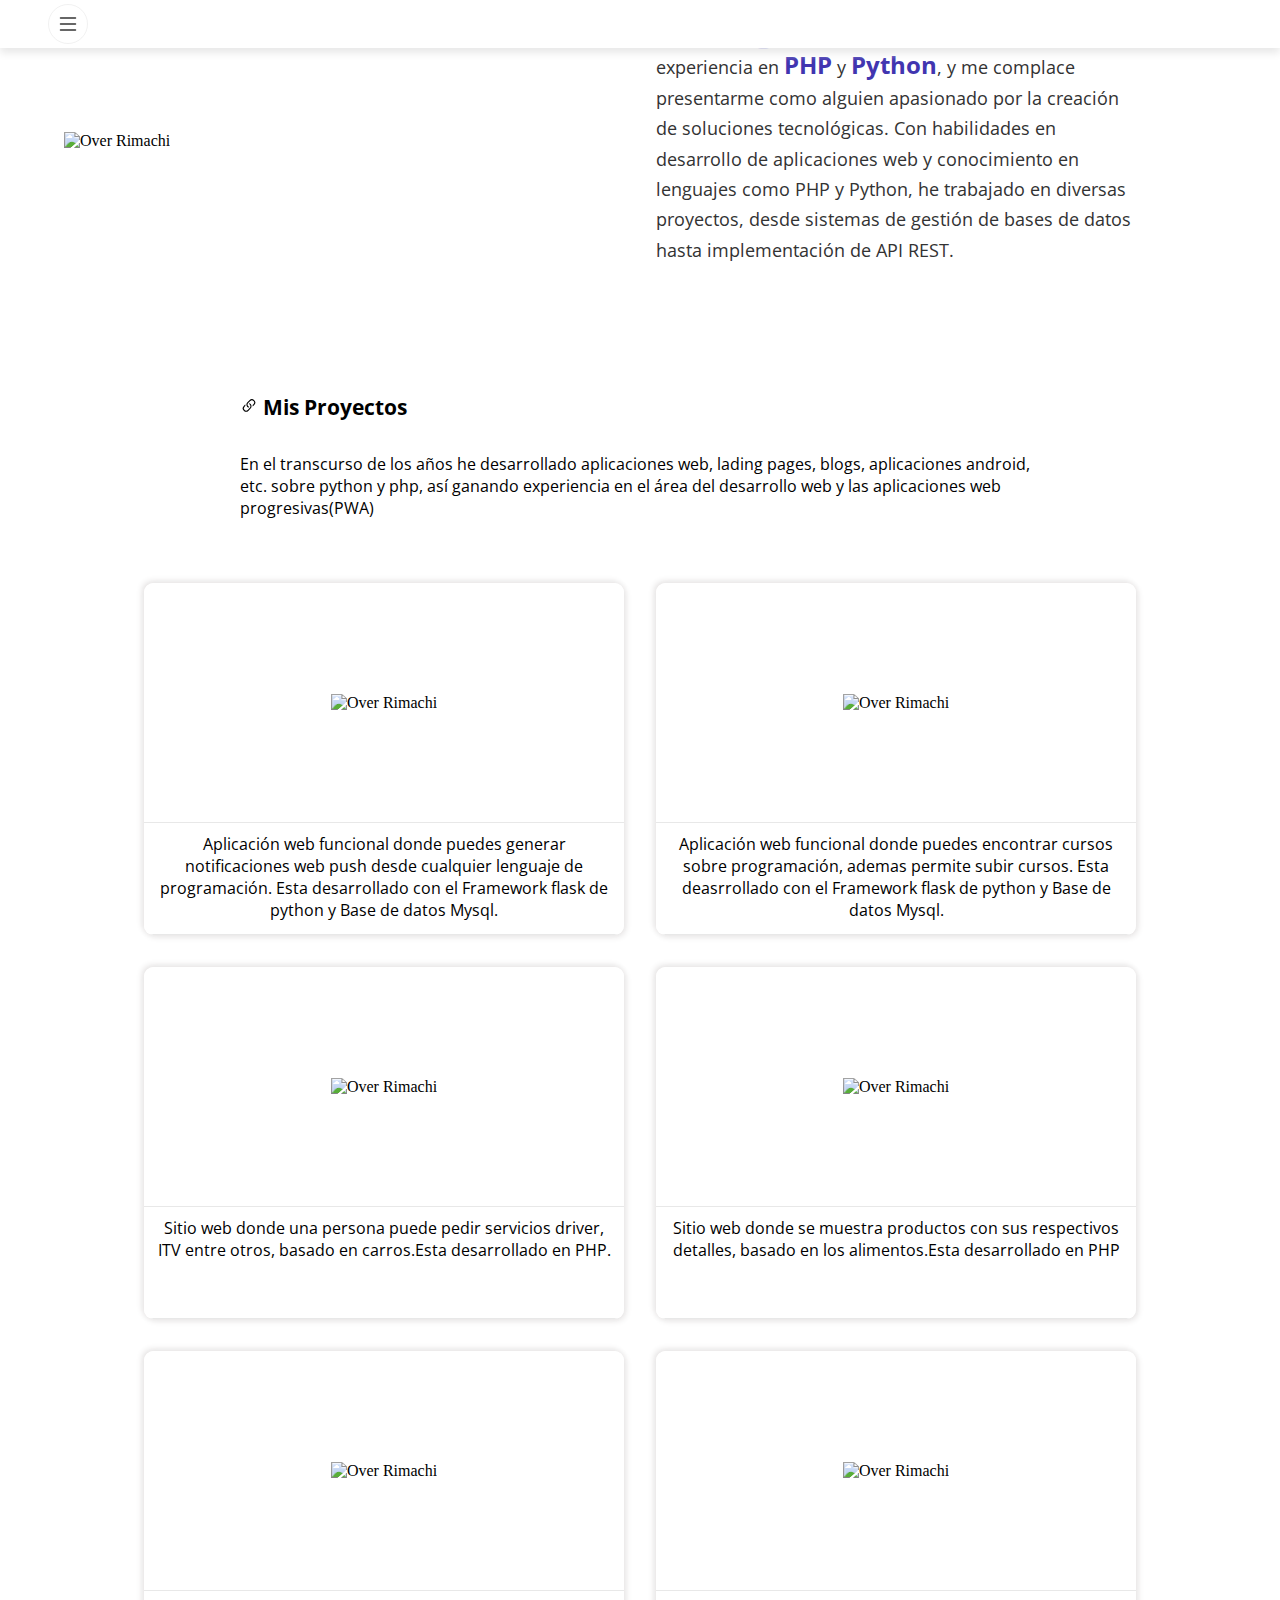
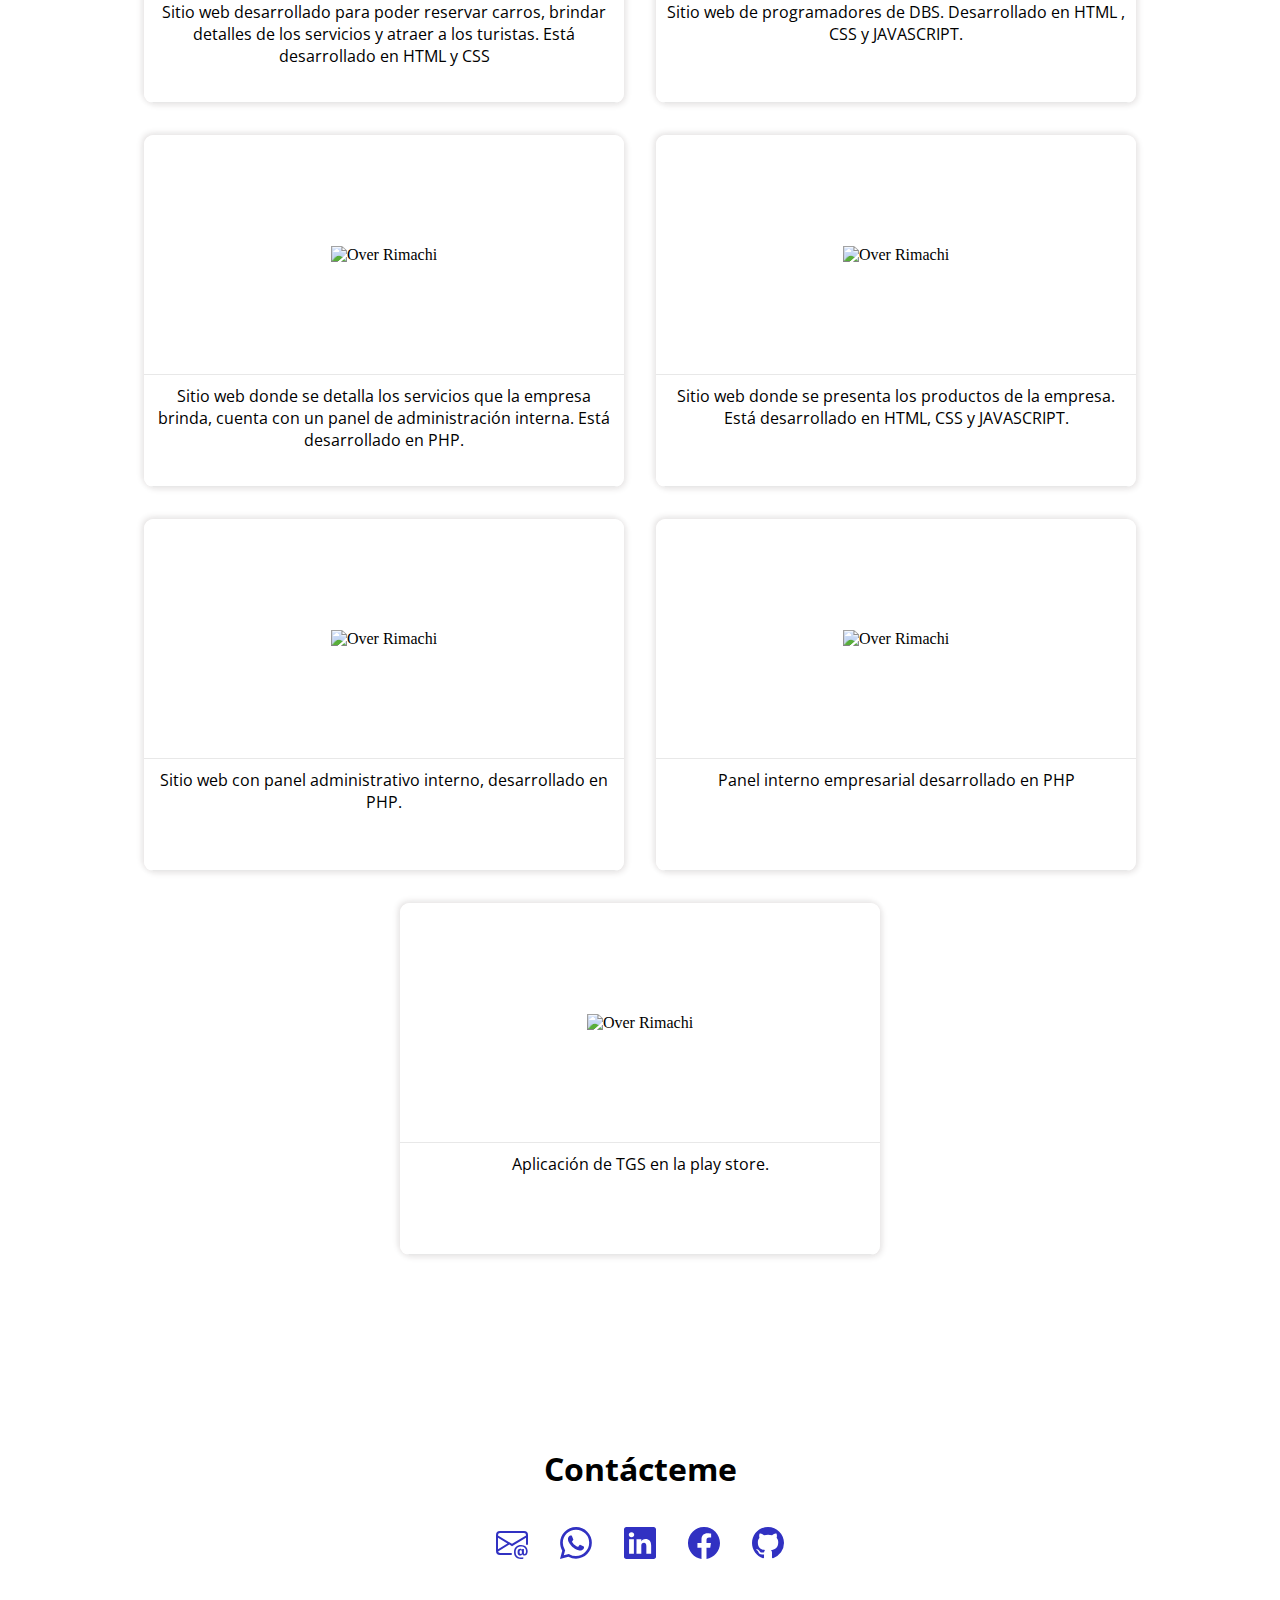
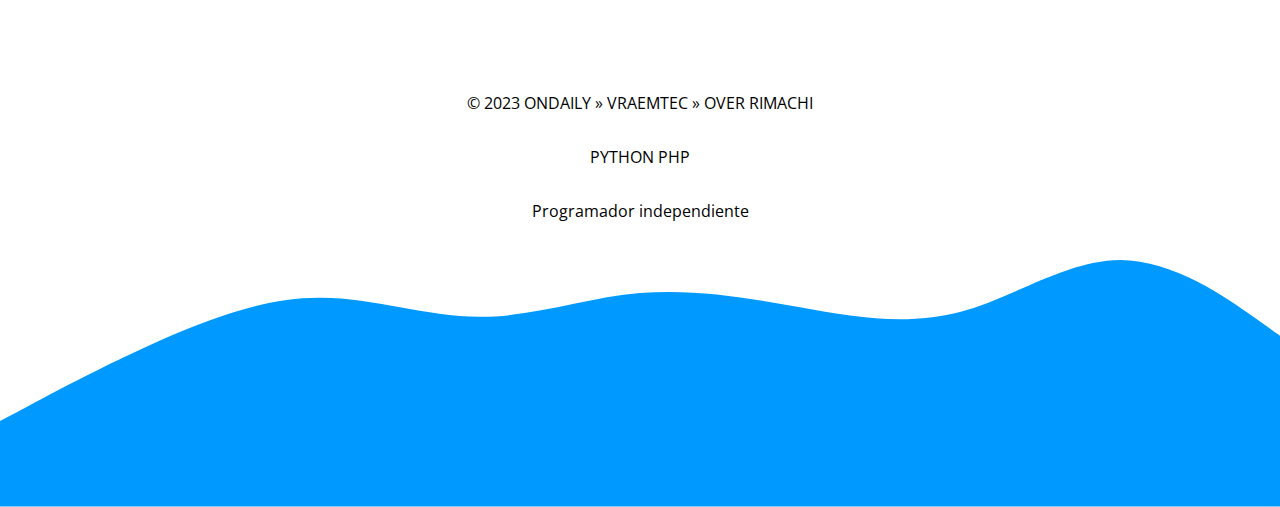
==== commit ab5188a6: "version_0.0.3" ====
--- a/index.html
+++ b/index.html
@@ -235,14 +235,14 @@
                     <div class="container-text-proyect">
                         <p>Aplicación web funcional donde puedes generar notificaciones web push desde cualquier lenguaje de programación. Esta desarrollado con el Framework flask de python y Base de datos Mysql.</p>
                     </div>
-                    <div class="container-button-proyect">
-                        <a href="https://ondaily.pythonanywhere.com/" target="_blank">
-                            <button>
-                                <svg xmlns="http://www.w3.org/2000/svg" width="26" height="26" fill="currentColor" class="bi bi-eye" viewBox="0 0 16 16"><path d="M16 8s-3-5.5-8-5.5S0 8 0 8s3 5.5 8 5.5S16 8 16 8zM1.173 8a13.133 13.133 0 0 1 1.66-2.043C4.12 4.668 5.88 3.5 8 3.5c2.12 0 3.879 1.168 5.168 2.457A13.133 13.133 0 0 1 14.828 8c-.058.087-.122.183-.195.288-.335.48-.83 1.12-1.465 1.755C11.879 11.332 10.119 12.5 8 12.5c-2.12 0-3.879-1.168-5.168-2.457A13.134 13.134 0 0 1 1.172 8z"/><path d="M8 5.5a2.5 2.5 0 1 0 0 5 2.5 2.5 0 0 0 0-5zM4.5 8a3.5 3.5 0 1 1 7 0 3.5 3.5 0 0 1-7 0z"/></svg>
-                                VER
-                            </button>
-                        </a>
-                    </div>
+                    <!-- <div class="container-button-proyect">
+                        <a href="#" target="_blank">
+                            <button>
+                                <svg xmlns="http://www.w3.org/2000/svg" width="26" height="26" fill="currentColor" class="bi bi-eye" viewBox="0 0 16 16"><path d="M16 8s-3-5.5-8-5.5S0 8 0 8s3 5.5 8 5.5S16 8 16 8zM1.173 8a13.133 13.133 0 0 1 1.66-2.043C4.12 4.668 5.88 3.5 8 3.5c2.12 0 3.879 1.168 5.168 2.457A13.133 13.133 0 0 1 14.828 8c-.058.087-.122.183-.195.288-.335.48-.83 1.12-1.465 1.755C11.879 11.332 10.119 12.5 8 12.5c-2.12 0-3.879-1.168-5.168-2.457A13.134 13.134 0 0 1 1.172 8z"/><path d="M8 5.5a2.5 2.5 0 1 0 0 5 2.5 2.5 0 0 0 0-5zM4.5 8a3.5 3.5 0 1 1 7 0 3.5 3.5 0 0 1-7 0z"/></svg>
+                                VER
+                            </button>
+                        </a>
+                    </div> -->
                 </div>
 
                 <div class="container-row-proyects-one">
@@ -252,14 +252,14 @@
                     <div class="container-text-proyect">
                         <p>Aplicación web funcional donde puedes encontrar cursos sobre programación, ademas permite subir cursos. Esta deasrrollado con el Framework flask de python y Base de datos Mysql.</p>
                     </div>
-                    <div class="container-button-proyect">
-                        <a href="https://overcrypto.pythonanywhere.com/" target="_blank">
-                            <button>
-                                <svg xmlns="http://www.w3.org/2000/svg" width="26" height="26" fill="currentColor" class="bi bi-eye" viewBox="0 0 16 16"><path d="M16 8s-3-5.5-8-5.5S0 8 0 8s3 5.5 8 5.5S16 8 16 8zM1.173 8a13.133 13.133 0 0 1 1.66-2.043C4.12 4.668 5.88 3.5 8 3.5c2.12 0 3.879 1.168 5.168 2.457A13.133 13.133 0 0 1 14.828 8c-.058.087-.122.183-.195.288-.335.48-.83 1.12-1.465 1.755C11.879 11.332 10.119 12.5 8 12.5c-2.12 0-3.879-1.168-5.168-2.457A13.134 13.134 0 0 1 1.172 8z"/><path d="M8 5.5a2.5 2.5 0 1 0 0 5 2.5 2.5 0 0 0 0-5zM4.5 8a3.5 3.5 0 1 1 7 0 3.5 3.5 0 0 1-7 0z"/></svg>
-                                VER
-                            </button>
-                        </a>
-                    </div>
+                    <!-- <div class="container-button-proyect">
+                        <a href="#" target="_blank">
+                            <button>
+                                <svg xmlns="http://www.w3.org/2000/svg" width="26" height="26" fill="currentColor" class="bi bi-eye" viewBox="0 0 16 16"><path d="M16 8s-3-5.5-8-5.5S0 8 0 8s3 5.5 8 5.5S16 8 16 8zM1.173 8a13.133 13.133 0 0 1 1.66-2.043C4.12 4.668 5.88 3.5 8 3.5c2.12 0 3.879 1.168 5.168 2.457A13.133 13.133 0 0 1 14.828 8c-.058.087-.122.183-.195.288-.335.48-.83 1.12-1.465 1.755C11.879 11.332 10.119 12.5 8 12.5c-2.12 0-3.879-1.168-5.168-2.457A13.134 13.134 0 0 1 1.172 8z"/><path d="M8 5.5a2.5 2.5 0 1 0 0 5 2.5 2.5 0 0 0 0-5zM4.5 8a3.5 3.5 0 1 1 7 0 3.5 3.5 0 0 1-7 0z"/></svg>
+                                VER
+                            </button>
+                        </a>
+                    </div> -->
                 </div>
 
                 <div class="container-row-proyects-one">
@@ -269,14 +269,14 @@
                     <div class="container-text-proyect">
                         <p>Sitio web donde una persona puede pedir servicios driver, ITV entre otros, basado en carros.Esta desarrollado en PHP.</p>
                     </div>
-                    <div class="container-button-proyect">
-                        <a href="https://www.timegoldsservices.com/" target="_blank">
-                            <button>
-                                <svg xmlns="http://www.w3.org/2000/svg" width="26" height="26" fill="currentColor" class="bi bi-eye" viewBox="0 0 16 16"><path d="M16 8s-3-5.5-8-5.5S0 8 0 8s3 5.5 8 5.5S16 8 16 8zM1.173 8a13.133 13.133 0 0 1 1.66-2.043C4.12 4.668 5.88 3.5 8 3.5c2.12 0 3.879 1.168 5.168 2.457A13.133 13.133 0 0 1 14.828 8c-.058.087-.122.183-.195.288-.335.48-.83 1.12-1.465 1.755C11.879 11.332 10.119 12.5 8 12.5c-2.12 0-3.879-1.168-5.168-2.457A13.134 13.134 0 0 1 1.172 8z"/><path d="M8 5.5a2.5 2.5 0 1 0 0 5 2.5 2.5 0 0 0 0-5zM4.5 8a3.5 3.5 0 1 1 7 0 3.5 3.5 0 0 1-7 0z"/></svg>
-                                VER
-                            </button>
-                        </a>
-                    </div>
+                    <!-- <div class="container-button-proyect">
+                        <a href="#" target="_blank">
+                            <button>
+                                <svg xmlns="http://www.w3.org/2000/svg" width="26" height="26" fill="currentColor" class="bi bi-eye" viewBox="0 0 16 16"><path d="M16 8s-3-5.5-8-5.5S0 8 0 8s3 5.5 8 5.5S16 8 16 8zM1.173 8a13.133 13.133 0 0 1 1.66-2.043C4.12 4.668 5.88 3.5 8 3.5c2.12 0 3.879 1.168 5.168 2.457A13.133 13.133 0 0 1 14.828 8c-.058.087-.122.183-.195.288-.335.48-.83 1.12-1.465 1.755C11.879 11.332 10.119 12.5 8 12.5c-2.12 0-3.879-1.168-5.168-2.457A13.134 13.134 0 0 1 1.172 8z"/><path d="M8 5.5a2.5 2.5 0 1 0 0 5 2.5 2.5 0 0 0 0-5zM4.5 8a3.5 3.5 0 1 1 7 0 3.5 3.5 0 0 1-7 0z"/></svg>
+                                VER
+                            </button>
+                        </a>
+                    </div> -->
                 </div>
 
                 <div class="container-row-proyects-one">
@@ -286,14 +286,14 @@
                     <div class="container-text-proyect">
                         <p>Sitio web donde se muestra productos con sus respectivos detalles, basado en los alimentos.Esta desarrollado en PHP</p>
                     </div>
-                    <div class="container-button-proyect">
-                        <a href="https://soplosagrado.com/" target="_blank">
-                            <button>
-                                <svg xmlns="http://www.w3.org/2000/svg" width="26" height="26" fill="currentColor" class="bi bi-eye" viewBox="0 0 16 16"><path d="M16 8s-3-5.5-8-5.5S0 8 0 8s3 5.5 8 5.5S16 8 16 8zM1.173 8a13.133 13.133 0 0 1 1.66-2.043C4.12 4.668 5.88 3.5 8 3.5c2.12 0 3.879 1.168 5.168 2.457A13.133 13.133 0 0 1 14.828 8c-.058.087-.122.183-.195.288-.335.48-.83 1.12-1.465 1.755C11.879 11.332 10.119 12.5 8 12.5c-2.12 0-3.879-1.168-5.168-2.457A13.134 13.134 0 0 1 1.172 8z"/><path d="M8 5.5a2.5 2.5 0 1 0 0 5 2.5 2.5 0 0 0 0-5zM4.5 8a3.5 3.5 0 1 1 7 0 3.5 3.5 0 0 1-7 0z"/></svg>
-                                VER
-                            </button>
-                        </a>
-                    </div>
+                    <!-- <div class="container-button-proyect">
+                        <a href="#" target="_blank">
+                            <button>
+                                <svg xmlns="http://www.w3.org/2000/svg" width="26" height="26" fill="currentColor" class="bi bi-eye" viewBox="0 0 16 16"><path d="M16 8s-3-5.5-8-5.5S0 8 0 8s3 5.5 8 5.5S16 8 16 8zM1.173 8a13.133 13.133 0 0 1 1.66-2.043C4.12 4.668 5.88 3.5 8 3.5c2.12 0 3.879 1.168 5.168 2.457A13.133 13.133 0 0 1 14.828 8c-.058.087-.122.183-.195.288-.335.48-.83 1.12-1.465 1.755C11.879 11.332 10.119 12.5 8 12.5c-2.12 0-3.879-1.168-5.168-2.457A13.134 13.134 0 0 1 1.172 8z"/><path d="M8 5.5a2.5 2.5 0 1 0 0 5 2.5 2.5 0 0 0 0-5zM4.5 8a3.5 3.5 0 1 1 7 0 3.5 3.5 0 0 1-7 0z"/></svg>
+                                VER
+                            </button>
+                        </a>
+                    </div> -->
                 </div>
 
                 <div class="container-row-proyects-one">
@@ -303,14 +303,14 @@
                     <div class="container-text-proyect">
                         <p>Sitio web desarrollado para poder reservar carros, brindar detalles de los servicios y atraer a los turistas. Está desarrollado en HTML y CSS</p>
                     </div>
-                    <div class="container-button-proyect">
-                        <a href="http://alotaxitumbes.com/" target="_blank">
-                            <button>
-                                <svg xmlns="http://www.w3.org/2000/svg" width="26" height="26" fill="currentColor" class="bi bi-eye" viewBox="0 0 16 16"><path d="M16 8s-3-5.5-8-5.5S0 8 0 8s3 5.5 8 5.5S16 8 16 8zM1.173 8a13.133 13.133 0 0 1 1.66-2.043C4.12 4.668 5.88 3.5 8 3.5c2.12 0 3.879 1.168 5.168 2.457A13.133 13.133 0 0 1 14.828 8c-.058.087-.122.183-.195.288-.335.48-.83 1.12-1.465 1.755C11.879 11.332 10.119 12.5 8 12.5c-2.12 0-3.879-1.168-5.168-2.457A13.134 13.134 0 0 1 1.172 8z"/><path d="M8 5.5a2.5 2.5 0 1 0 0 5 2.5 2.5 0 0 0 0-5zM4.5 8a3.5 3.5 0 1 1 7 0 3.5 3.5 0 0 1-7 0z"/></svg>
-                                VER
-                            </button>
-                        </a>
-                    </div>
+                    <!-- <div class="container-button-proyect">
+                        <a href="#" target="_blank">
+                            <button>
+                                <svg xmlns="http://www.w3.org/2000/svg" width="26" height="26" fill="currentColor" class="bi bi-eye" viewBox="0 0 16 16"><path d="M16 8s-3-5.5-8-5.5S0 8 0 8s3 5.5 8 5.5S16 8 16 8zM1.173 8a13.133 13.133 0 0 1 1.66-2.043C4.12 4.668 5.88 3.5 8 3.5c2.12 0 3.879 1.168 5.168 2.457A13.133 13.133 0 0 1 14.828 8c-.058.087-.122.183-.195.288-.335.48-.83 1.12-1.465 1.755C11.879 11.332 10.119 12.5 8 12.5c-2.12 0-3.879-1.168-5.168-2.457A13.134 13.134 0 0 1 1.172 8z"/><path d="M8 5.5a2.5 2.5 0 1 0 0 5 2.5 2.5 0 0 0 0-5zM4.5 8a3.5 3.5 0 1 1 7 0 3.5 3.5 0 0 1-7 0z"/></svg>
+                                VER
+                            </button>
+                        </a>
+                    </div> -->
                 </div>
 
                 <div class="container-row-proyects-one">
@@ -320,14 +320,14 @@
                     <div class="container-text-proyect">
                         <p>Sitio web de programadores de DBS. Desarrollado en HTML , CSS y JAVASCRIPT.</p>
                     </div>
-                    <div class="container-button-proyect">
-                        <a href="http://digitalbitsolutions.com/" target="_blank">
-                            <button>
-                                <svg xmlns="http://www.w3.org/2000/svg" width="26" height="26" fill="currentColor" class="bi bi-eye" viewBox="0 0 16 16"><path d="M16 8s-3-5.5-8-5.5S0 8 0 8s3 5.5 8 5.5S16 8 16 8zM1.173 8a13.133 13.133 0 0 1 1.66-2.043C4.12 4.668 5.88 3.5 8 3.5c2.12 0 3.879 1.168 5.168 2.457A13.133 13.133 0 0 1 14.828 8c-.058.087-.122.183-.195.288-.335.48-.83 1.12-1.465 1.755C11.879 11.332 10.119 12.5 8 12.5c-2.12 0-3.879-1.168-5.168-2.457A13.134 13.134 0 0 1 1.172 8z"/><path d="M8 5.5a2.5 2.5 0 1 0 0 5 2.5 2.5 0 0 0 0-5zM4.5 8a3.5 3.5 0 1 1 7 0 3.5 3.5 0 0 1-7 0z"/></svg>
-                                VER
-                            </button>
-                        </a>
-                    </div>
+                    <!-- <div class="container-button-proyect">
+                        <a href="#" target="_blank">
+                            <button>
+                                <svg xmlns="http://www.w3.org/2000/svg" width="26" height="26" fill="currentColor" class="bi bi-eye" viewBox="0 0 16 16"><path d="M16 8s-3-5.5-8-5.5S0 8 0 8s3 5.5 8 5.5S16 8 16 8zM1.173 8a13.133 13.133 0 0 1 1.66-2.043C4.12 4.668 5.88 3.5 8 3.5c2.12 0 3.879 1.168 5.168 2.457A13.133 13.133 0 0 1 14.828 8c-.058.087-.122.183-.195.288-.335.48-.83 1.12-1.465 1.755C11.879 11.332 10.119 12.5 8 12.5c-2.12 0-3.879-1.168-5.168-2.457A13.134 13.134 0 0 1 1.172 8z"/><path d="M8 5.5a2.5 2.5 0 1 0 0 5 2.5 2.5 0 0 0 0-5zM4.5 8a3.5 3.5 0 1 1 7 0 3.5 3.5 0 0 1-7 0z"/></svg>
+                                VER
+                            </button>
+                        </a>
+                    </div> -->
                 </div>
 
                 <div class="container-row-proyects-one">
@@ -337,14 +337,14 @@
                     <div class="container-text-proyect">
                         <p>Sitio web donde se detalla los servicios que la empresa brinda, cuenta con un panel de administración interna. Está desarrollado en PHP.</p>
                     </div>
-                    <div class="container-button-proyect">
-                        <a href="https://www.cedenosystems.com/" target="_blank">
-                            <button>
-                                <svg xmlns="http://www.w3.org/2000/svg" width="26" height="26" fill="currentColor" class="bi bi-eye" viewBox="0 0 16 16"><path d="M16 8s-3-5.5-8-5.5S0 8 0 8s3 5.5 8 5.5S16 8 16 8zM1.173 8a13.133 13.133 0 0 1 1.66-2.043C4.12 4.668 5.88 3.5 8 3.5c2.12 0 3.879 1.168 5.168 2.457A13.133 13.133 0 0 1 14.828 8c-.058.087-.122.183-.195.288-.335.48-.83 1.12-1.465 1.755C11.879 11.332 10.119 12.5 8 12.5c-2.12 0-3.879-1.168-5.168-2.457A13.134 13.134 0 0 1 1.172 8z"/><path d="M8 5.5a2.5 2.5 0 1 0 0 5 2.5 2.5 0 0 0 0-5zM4.5 8a3.5 3.5 0 1 1 7 0 3.5 3.5 0 0 1-7 0z"/></svg>
-                                VER
-                            </button>
-                        </a>
-                    </div>
+                    <!-- <div class="container-button-proyect">
+                        <a href="#" target="_blank">
+                            <button>
+                                <svg xmlns="http://www.w3.org/2000/svg" width="26" height="26" fill="currentColor" class="bi bi-eye" viewBox="0 0 16 16"><path d="M16 8s-3-5.5-8-5.5S0 8 0 8s3 5.5 8 5.5S16 8 16 8zM1.173 8a13.133 13.133 0 0 1 1.66-2.043C4.12 4.668 5.88 3.5 8 3.5c2.12 0 3.879 1.168 5.168 2.457A13.133 13.133 0 0 1 14.828 8c-.058.087-.122.183-.195.288-.335.48-.83 1.12-1.465 1.755C11.879 11.332 10.119 12.5 8 12.5c-2.12 0-3.879-1.168-5.168-2.457A13.134 13.134 0 0 1 1.172 8z"/><path d="M8 5.5a2.5 2.5 0 1 0 0 5 2.5 2.5 0 0 0 0-5zM4.5 8a3.5 3.5 0 1 1 7 0 3.5 3.5 0 0 1-7 0z"/></svg>
+                                VER
+                            </button>
+                        </a>
+                    </div> -->
                 </div>
 
                 <div class="container-row-proyects-one">
@@ -354,14 +354,14 @@
                     <div class="container-text-proyect">
                         <p>Sitio web donde se presenta los productos de la empresa. Está desarrollado en HTML, CSS y JAVASCRIPT.</p>
                     </div>
-                    <div class="container-button-proyect">
-                        <a href="https://gudpig.com/" target="_blank">
-                            <button>
-                                <svg xmlns="http://www.w3.org/2000/svg" width="26" height="26" fill="currentColor" class="bi bi-eye" viewBox="0 0 16 16"><path d="M16 8s-3-5.5-8-5.5S0 8 0 8s3 5.5 8 5.5S16 8 16 8zM1.173 8a13.133 13.133 0 0 1 1.66-2.043C4.12 4.668 5.88 3.5 8 3.5c2.12 0 3.879 1.168 5.168 2.457A13.133 13.133 0 0 1 14.828 8c-.058.087-.122.183-.195.288-.335.48-.83 1.12-1.465 1.755C11.879 11.332 10.119 12.5 8 12.5c-2.12 0-3.879-1.168-5.168-2.457A13.134 13.134 0 0 1 1.172 8z"/><path d="M8 5.5a2.5 2.5 0 1 0 0 5 2.5 2.5 0 0 0 0-5zM4.5 8a3.5 3.5 0 1 1 7 0 3.5 3.5 0 0 1-7 0z"/></svg>
-                                VER
-                            </button>
-                        </a>
-                    </div>
+                    <!-- <div class="container-button-proyect">
+                        <a href="#" target="_blank">
+                            <button>
+                                <svg xmlns="http://www.w3.org/2000/svg" width="26" height="26" fill="currentColor" class="bi bi-eye" viewBox="0 0 16 16"><path d="M16 8s-3-5.5-8-5.5S0 8 0 8s3 5.5 8 5.5S16 8 16 8zM1.173 8a13.133 13.133 0 0 1 1.66-2.043C4.12 4.668 5.88 3.5 8 3.5c2.12 0 3.879 1.168 5.168 2.457A13.133 13.133 0 0 1 14.828 8c-.058.087-.122.183-.195.288-.335.48-.83 1.12-1.465 1.755C11.879 11.332 10.119 12.5 8 12.5c-2.12 0-3.879-1.168-5.168-2.457A13.134 13.134 0 0 1 1.172 8z"/><path d="M8 5.5a2.5 2.5 0 1 0 0 5 2.5 2.5 0 0 0 0-5zM4.5 8a3.5 3.5 0 1 1 7 0 3.5 3.5 0 0 1-7 0z"/></svg>
+                                VER
+                            </button>
+                        </a>
+                    </div> -->
                 </div>
 
                 <div class="container-row-proyects-one">
@@ -371,14 +371,14 @@
                     <div class="container-text-proyect">
                         <p>Sitio web con panel administrativo interno, desarrollado en PHP.</p>
                     </div>
-                    <div class="container-button-proyect">
-                        <a href="https://kmtsac.com/" target="_blank">
-                            <button>
-                                <svg xmlns="http://www.w3.org/2000/svg" width="26" height="26" fill="currentColor" class="bi bi-eye" viewBox="0 0 16 16"><path d="M16 8s-3-5.5-8-5.5S0 8 0 8s3 5.5 8 5.5S16 8 16 8zM1.173 8a13.133 13.133 0 0 1 1.66-2.043C4.12 4.668 5.88 3.5 8 3.5c2.12 0 3.879 1.168 5.168 2.457A13.133 13.133 0 0 1 14.828 8c-.058.087-.122.183-.195.288-.335.48-.83 1.12-1.465 1.755C11.879 11.332 10.119 12.5 8 12.5c-2.12 0-3.879-1.168-5.168-2.457A13.134 13.134 0 0 1 1.172 8z"/><path d="M8 5.5a2.5 2.5 0 1 0 0 5 2.5 2.5 0 0 0 0-5zM4.5 8a3.5 3.5 0 1 1 7 0 3.5 3.5 0 0 1-7 0z"/></svg>
-                                VER
-                            </button>
-                        </a>
-                    </div>
+                    <!-- <div class="container-button-proyect">
+                        <a href="#" target="_blank">
+                            <button>
+                                <svg xmlns="http://www.w3.org/2000/svg" width="26" height="26" fill="currentColor" class="bi bi-eye" viewBox="0 0 16 16"><path d="M16 8s-3-5.5-8-5.5S0 8 0 8s3 5.5 8 5.5S16 8 16 8zM1.173 8a13.133 13.133 0 0 1 1.66-2.043C4.12 4.668 5.88 3.5 8 3.5c2.12 0 3.879 1.168 5.168 2.457A13.133 13.133 0 0 1 14.828 8c-.058.087-.122.183-.195.288-.335.48-.83 1.12-1.465 1.755C11.879 11.332 10.119 12.5 8 12.5c-2.12 0-3.879-1.168-5.168-2.457A13.134 13.134 0 0 1 1.172 8z"/><path d="M8 5.5a2.5 2.5 0 1 0 0 5 2.5 2.5 0 0 0 0-5zM4.5 8a3.5 3.5 0 1 1 7 0 3.5 3.5 0 0 1-7 0z"/></svg>
+                                VER
+                            </button>
+                        </a>
+                    </div> -->
                 </div>
 
                 <div class="container-row-proyects-one">
@@ -388,14 +388,14 @@
                     <div class="container-text-proyect">
                         <p>Panel interno empresarial desarrollado en PHP</p>
                     </div>
-                    <div class="container-button-proyect">
+                    <!-- <div class="container-button-proyect">
                         <a href="#">
                             <button>
                                 <svg xmlns="http://www.w3.org/2000/svg" width="26" height="26" fill="currentColor" class="bi bi-eye-slash" viewBox="0 0 16 16"><path d="M13.359 11.238C15.06 9.72 16 8 16 8s-3-5.5-8-5.5a7.028 7.028 0 0 0-2.79.588l.77.771A5.944 5.944 0 0 1 8 3.5c2.12 0 3.879 1.168 5.168 2.457A13.134 13.134 0 0 1 14.828 8c-.058.087-.122.183-.195.288-.335.48-.83 1.12-1.465 1.755-.165.165-.337.328-.517.486l.708.709z"/><path d="M11.297 9.176a3.5 3.5 0 0 0-4.474-4.474l.823.823a2.5 2.5 0 0 1 2.829 2.829l.822.822zm-2.943 1.299.822.822a3.5 3.5 0 0 1-4.474-4.474l.823.823a2.5 2.5 0 0 0 2.829 2.829z"/><path d="M3.35 5.47c-.18.16-.353.322-.518.487A13.134 13.134 0 0 0 1.172 8l.195.288c.335.48.83 1.12 1.465 1.755C4.121 11.332 5.881 12.5 8 12.5c.716 0 1.39-.133 2.02-.36l.77.772A7.029 7.029 0 0 1 8 13.5C3 13.5 0 8 0 8s.939-1.721 2.641-3.238l.708.709zm10.296 8.884-12-12 .708-.708 12 12-.708.708z"/></svg>
                                 Panel privado
                             </button>
                         </a>
-                    </div>
+                    </div> -->
                 </div>
 
                 <div class="container-row-proyects-one">
@@ -405,14 +405,14 @@
                     <div class="container-text-proyect">
                         <p>Aplicación de TGS en la play store.</p>
                     </div>
-                    <div class="container-button-proyect">
-                        <a href="https://play.google.com/store/apps/details?id=com.tgs.driversinterface" target="_blank">
-                            <button>
-                                <svg xmlns="http://www.w3.org/2000/svg" width="26" height="26" fill="currentColor" class="bi bi-eye" viewBox="0 0 16 16"><path d="M16 8s-3-5.5-8-5.5S0 8 0 8s3 5.5 8 5.5S16 8 16 8zM1.173 8a13.133 13.133 0 0 1 1.66-2.043C4.12 4.668 5.88 3.5 8 3.5c2.12 0 3.879 1.168 5.168 2.457A13.133 13.133 0 0 1 14.828 8c-.058.087-.122.183-.195.288-.335.48-.83 1.12-1.465 1.755C11.879 11.332 10.119 12.5 8 12.5c-2.12 0-3.879-1.168-5.168-2.457A13.134 13.134 0 0 1 1.172 8z"/><path d="M8 5.5a2.5 2.5 0 1 0 0 5 2.5 2.5 0 0 0 0-5zM4.5 8a3.5 3.5 0 1 1 7 0 3.5 3.5 0 0 1-7 0z"/></svg>
-                                VER
-                            </button>
-                        </a>
-                    </div>
+                    <!-- <div class="container-button-proyect">
+                        <a href="#" target="_blank">
+                            <button>
+                                <svg xmlns="http://www.w3.org/2000/svg" width="26" height="26" fill="currentColor" class="bi bi-eye" viewBox="0 0 16 16"><path d="M16 8s-3-5.5-8-5.5S0 8 0 8s3 5.5 8 5.5S16 8 16 8zM1.173 8a13.133 13.133 0 0 1 1.66-2.043C4.12 4.668 5.88 3.5 8 3.5c2.12 0 3.879 1.168 5.168 2.457A13.133 13.133 0 0 1 14.828 8c-.058.087-.122.183-.195.288-.335.48-.83 1.12-1.465 1.755C11.879 11.332 10.119 12.5 8 12.5c-2.12 0-3.879-1.168-5.168-2.457A13.134 13.134 0 0 1 1.172 8z"/><path d="M8 5.5a2.5 2.5 0 1 0 0 5 2.5 2.5 0 0 0 0-5zM4.5 8a3.5 3.5 0 1 1 7 0 3.5 3.5 0 0 1-7 0z"/></svg>
+                                VER
+                            </button>
+                        </a>
+                    </div> -->
                 </div>
             </div>
         </section>
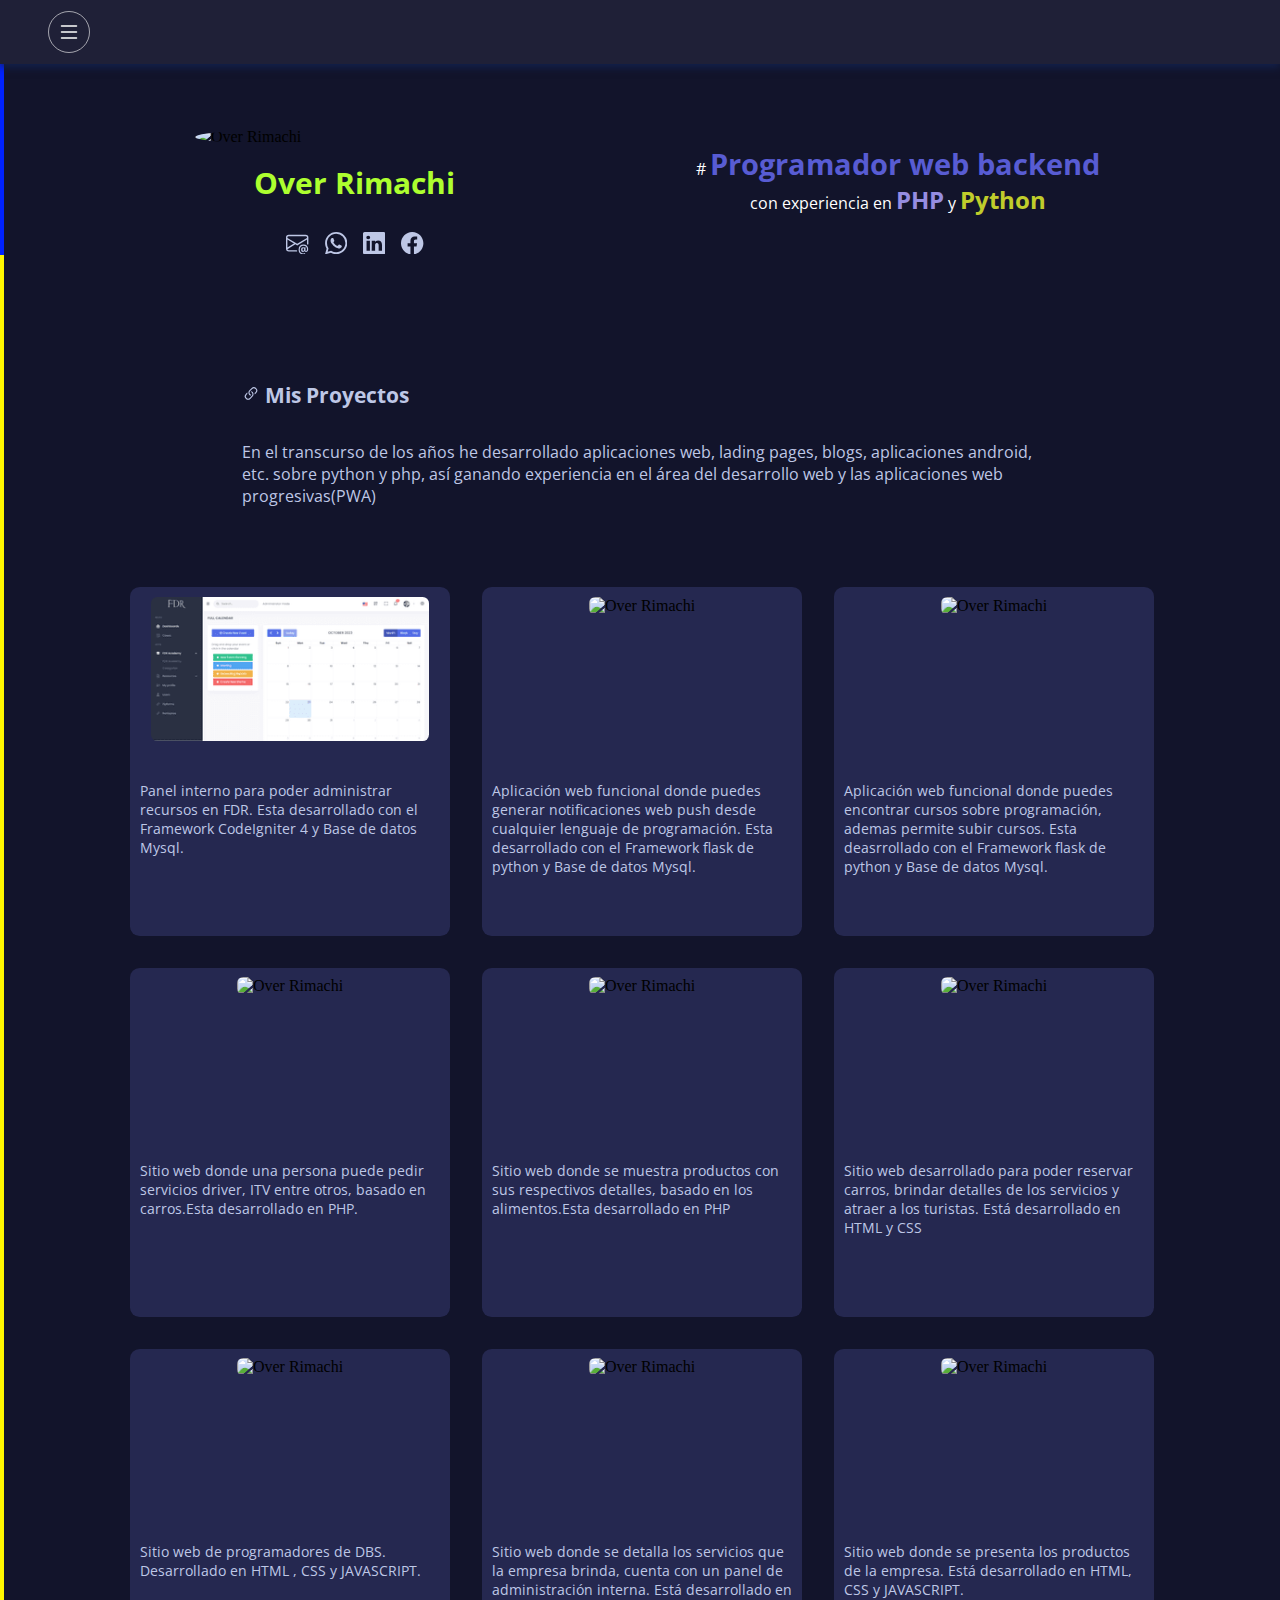
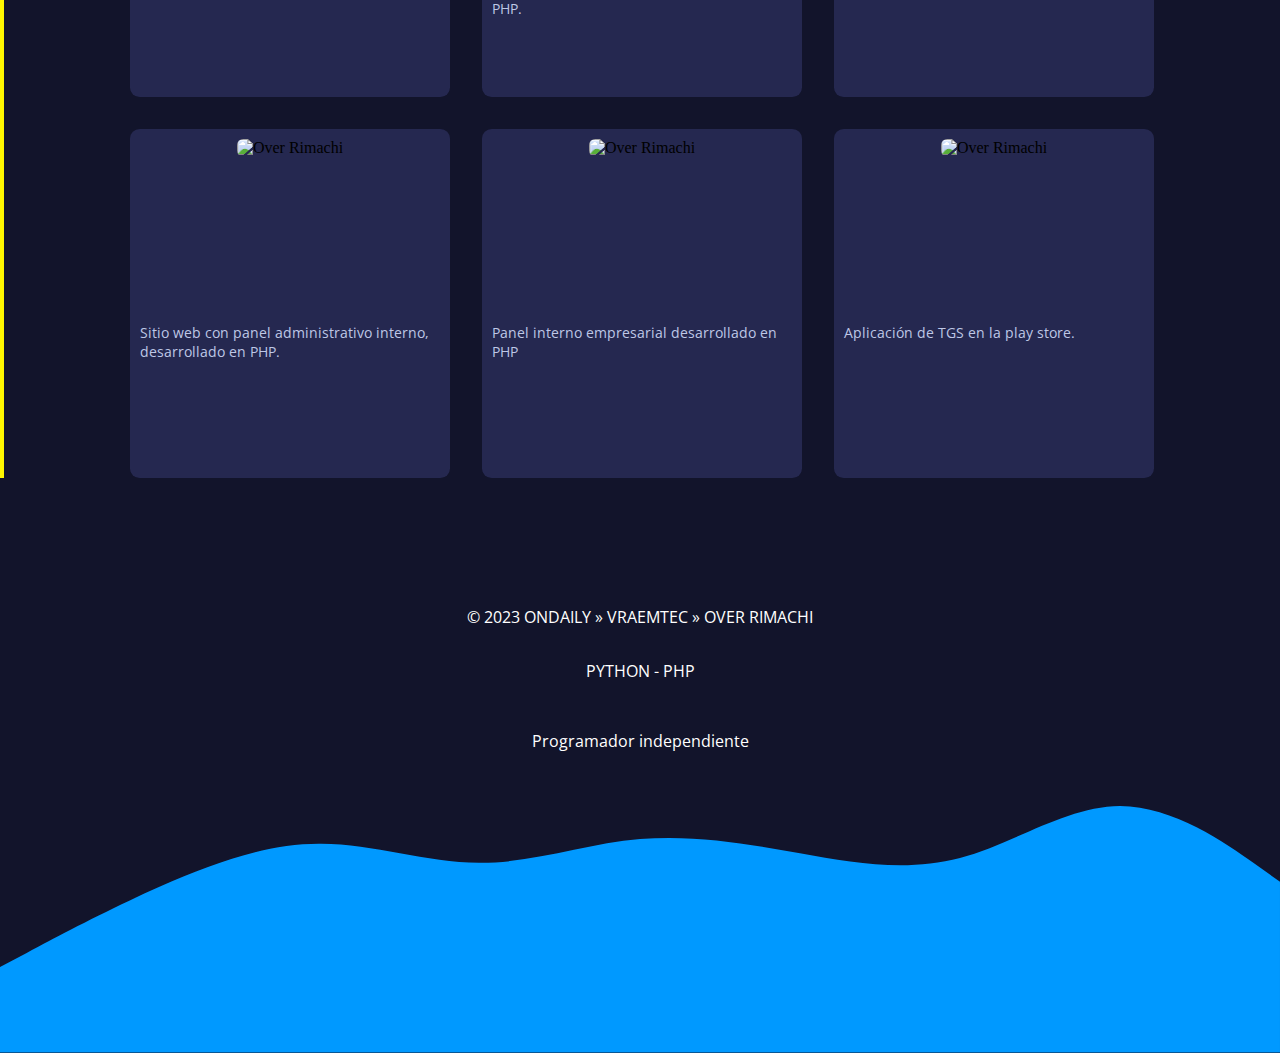
==== commit 4b3a878f: "version_0.0.5" ====
--- a/index.html
+++ b/index.html
@@ -6,6 +6,7 @@
     <link rel="stylesheet" href="./styles.css">
     <title>Over Rimachi</title>
     <link href="https://fonts.googleapis.com/css2?family=Open+Sans:wght@400&display=swap" rel="stylesheet">
+    
 </head>
 <body>
     <header class="main-header">
@@ -45,7 +46,7 @@
                                 <span>Proyectos</span>
                             </a>
                         </li>
-                        <li><span class="a-redirect-nav-li">Contácto</span>
+                        <li><br><span class="a-redirect-nav-li">Contácto</span>
                             <div class="container-contact-header-nav-main">
                                 <a href="mailto:overrimachi2001@gmail.com" target="_blank">
                                     <svg xmlns="http://www.w3.org/2000/svg" fill="currentColor" class="bi bi-envelope-at" viewBox="0 0 16 16"><path d="M2 2a2 2 0 0 0-2 2v8.01A2 2 0 0 0 2 14h5.5a.5.5 0 0 0 0-1H2a1 1 0 0 1-.966-.741l5.64-3.471L8 9.583l7-4.2V8.5a.5.5 0 0 0 1 0V4a2 2 0 0 0-2-2H2Zm3.708 6.208L1 11.105V5.383l4.708 2.825ZM1 4.217V4a1 1 0 0 1 1-1h12a1 1 0 0 1 1 1v.217l-7 4.2-7-4.2Z"/><path d="M14.247 14.269c1.01 0 1.587-.857 1.587-2.025v-.21C15.834 10.43 14.64 9 12.52 9h-.035C10.42 9 9 10.36 9 12.432v.214C9 14.82 10.438 16 12.358 16h.044c.594 0 1.018-.074 1.237-.175v-.73c-.245.11-.673.18-1.18.18h-.044c-1.334 0-2.571-.788-2.571-2.655v-.157c0-1.657 1.058-2.724 2.64-2.724h.04c1.535 0 2.484 1.05 2.484 2.326v.118c0 .975-.324 1.39-.639 1.39-.232 0-.41-.148-.41-.42v-2.19h-.906v.569h-.03c-.084-.298-.368-.63-.954-.63-.778 0-1.259.555-1.259 1.4v.528c0 .892.49 1.434 1.26 1.434.471 0 .896-.227 1.014-.643h.043c.118.42.617.648 1.12.648Zm-2.453-1.588v-.227c0-.546.227-.791.573-.791.297 0 .572.192.572.708v.367c0 .573-.253.744-.564.744-.354 0-.581-.215-.581-.8Z"/></svg>
@@ -62,7 +63,7 @@
                             </div>
                         </li>
                         
-                        <span class="container-main-skills-news-all__span-title">Mis Noticias</span>
+                        <!-- <span class="container-main-skills-news-all__span-title">Mis Noticias</span>
                         <div class="container-main-skills-news-all">
                             <div class="container-main-skills-news">
                                 <div class="block-news-small-nav_img">
@@ -196,27 +197,58 @@
                                 </div>
                             </div>
 
-                        </div>
+                        </div> -->
                         
                     </ul>
                 </nav>
             </div>
         </div>
     </header>
-    <main>
+    <main class="main-body">
         <section class="section-presentation-over-me" id="sobre-mi-id">
             <div class="container-icon-programer">
-                <img src="./images/Web Developer_Monochromatic.png" class="container-icon-programer__image" alt="Over Rimachi">
+                <img src="./images/over_foto.jpg" class="container-icon-programer__image" alt="Over Rimachi">
+                <div class="name-programer">
+                    <span><strong>Over Rimachi</strong></span>
+                </div>
+                <div class="contact-me-container">
+                    <a href="mailto:overrimachi2001@gmail.com" target="_blank">
+                        <svg xmlns="http://www.w3.org/2000/svg" class="bi bi-envelope-at" viewBox="0 0 16 16"><path d="M2 2a2 2 0 0 0-2 2v8.01A2 2 0 0 0 2 14h5.5a.5.5 0 0 0 0-1H2a1 1 0 0 1-.966-.741l5.64-3.471L8 9.583l7-4.2V8.5a.5.5 0 0 0 1 0V4a2 2 0 0 0-2-2H2Zm3.708 6.208L1 11.105V5.383l4.708 2.825ZM1 4.217V4a1 1 0 0 1 1-1h12a1 1 0 0 1 1 1v.217l-7 4.2-7-4.2Z"/><path d="M14.247 14.269c1.01 0 1.587-.857 1.587-2.025v-.21C15.834 10.43 14.64 9 12.52 9h-.035C10.42 9 9 10.36 9 12.432v.214C9 14.82 10.438 16 12.358 16h.044c.594 0 1.018-.074 1.237-.175v-.73c-.245.11-.673.18-1.18.18h-.044c-1.334 0-2.571-.788-2.571-2.655v-.157c0-1.657 1.058-2.724 2.64-2.724h.04c1.535 0 2.484 1.05 2.484 2.326v.118c0 .975-.324 1.39-.639 1.39-.232 0-.41-.148-.41-.42v-2.19h-.906v.569h-.03c-.084-.298-.368-.63-.954-.63-.778 0-1.259.555-1.259 1.4v.528c0 .892.49 1.434 1.26 1.434.471 0 .896-.227 1.014-.643h.043c.118.42.617.648 1.12.648Zm-2.453-1.588v-.227c0-.546.227-.791.573-.791.297 0 .572.192.572.708v.367c0 .573-.253.744-.564.744-.354 0-.581-.215-.581-.8Z"/></svg>
+                        <!-- <span>overrimachi2001@gmail.com</span> -->
+                    </a>
+                    <a href="https://api.whatsapp.com/send/?phone=%2B51927106331&text=Hola&type=phone_number&app_absent=0" target="_blank">
+                        <svg xmlns="http://www.w3.org/2000/svg" class="bi bi-whatsapp" viewBox="0 0 16 16"><path d="M13.601 2.326A7.854 7.854 0 0 0 7.994 0C3.627 0 .068 3.558.064 7.926c0 1.399.366 2.76 1.057 3.965L0 16l4.204-1.102a7.933 7.933 0 0 0 3.79.965h.004c4.368 0 7.926-3.558 7.93-7.93A7.898 7.898 0 0 0 13.6 2.326zM7.994 14.521a6.573 6.573 0 0 1-3.356-.92l-.24-.144-2.494.654.666-2.433-.156-.251a6.56 6.56 0 0 1-1.007-3.505c0-3.626 2.957-6.584 6.591-6.584a6.56 6.56 0 0 1 4.66 1.931 6.557 6.557 0 0 1 1.928 4.66c-.004 3.639-2.961 6.592-6.592 6.592zm3.615-4.934c-.197-.099-1.17-.578-1.353-.646-.182-.065-.315-.099-.445.099-.133.197-.513.646-.627.775-.114.133-.232.148-.43.05-.197-.1-.836-.308-1.592-.985-.59-.525-.985-1.175-1.103-1.372-.114-.198-.011-.304.088-.403.087-.088.197-.232.296-.346.1-.114.133-.198.198-.33.065-.134.034-.248-.015-.347-.05-.099-.445-1.076-.612-1.47-.16-.389-.323-.335-.445-.34-.114-.007-.247-.007-.38-.007a.729.729 0 0 0-.529.247c-.182.198-.691.677-.691 1.654 0 .977.71 1.916.81 2.049.098.133 1.394 2.132 3.383 2.992.47.205.84.326 1.129.418.475.152.904.129 1.246.08.38-.058 1.171-.48 1.338-.943.164-.464.164-.86.114-.943-.049-.084-.182-.133-.38-.232z"/></svg>
+                        <!-- <span>+51 927 106 331</span> -->
+                    </a>
+                    <a href="https://www.linkedin.com/in/over-rimachi-398611200/" target="_blank">
+                        <svg xmlns="http://www.w3.org/2000/svg" class="bi bi-linkedin" viewBox="0 0 16 16"><path d="M0 1.146C0 .513.526 0 1.175 0h13.65C15.474 0 16 .513 16 1.146v13.708c0 .633-.526 1.146-1.175 1.146H1.175C.526 16 0 15.487 0 14.854V1.146zm4.943 12.248V6.169H2.542v7.225h2.401zm-1.2-8.212c.837 0 1.358-.554 1.358-1.248-.015-.709-.52-1.248-1.342-1.248-.822 0-1.359.54-1.359 1.248 0 .694.521 1.248 1.327 1.248h.016zm4.908 8.212V9.359c0-.216.016-.432.08-.586.173-.431.568-.878 1.232-.878.869 0 1.216.662 1.216 1.634v3.865h2.401V9.25c0-2.22-1.184-3.252-2.764-3.252-1.274 0-1.845.7-2.165 1.193v.025h-.016a5.54 5.54 0 0 1 .016-.025V6.169h-2.4c.03.678 0 7.225 0 7.225h2.4z"/></svg>
+                        <!-- <span>over-rimachi-398611200</span> -->
+                    </a>
+                    <a href="https://web.facebook.com/overRimachi" target="_blank">
+                        <svg xmlns="http://www.w3.org/2000/svg"  class="bi bi-facebook" viewBox="0 0 16 16"><path d="M16 8.049c0-4.446-3.582-8.05-8-8.05C3.58 0-.002 3.603-.002 8.05c0 4.017 2.926 7.347 6.75 7.951v-5.625h-2.03V8.05H6.75V6.275c0-2.017 1.195-3.131 3.022-3.131.876 0 1.791.157 1.791.157v1.98h-1.009c-.993 0-1.303.621-1.303 1.258v1.51h2.218l-.354 2.326H9.25V16c3.824-.604 6.75-3.934 6.75-7.951z"/></svg>
+                        <!-- <span>overRimachi</span> -->
+                    </a>
+                    <!-- <a href="https://github.com/soni-crypto" target="_blank">
+                        <svg xmlns="http://www.w3.org/2000/svg" class="bi bi-github" viewBox="0 0 16 16"><path d="M8 0C3.58 0 0 3.58 0 8c0 3.54 2.29 6.53 5.47 7.59.4.07.55-.17.55-.38 0-.19-.01-.82-.01-1.49-2.01.37-2.53-.49-2.69-.94-.09-.23-.48-.94-.82-1.13-.28-.15-.68-.52-.01-.53.63-.01 1.08.58 1.23.82.72 1.21 1.87.87 2.33.66.07-.52.28-.87.51-1.07-1.78-.2-3.64-.89-3.64-3.95 0-.87.31-1.59.82-2.15-.08-.2-.36-1.02.08-2.12 0 0 .67-.21 2.2.82.64-.18 1.32-.27 2-.27.68 0 1.36.09 2 .27 1.53-1.04 2.2-.82 2.2-.82.44 1.1.16 1.92.08 2.12.51.56.82 1.27.82 2.15 0 3.07-1.87 3.75-3.65 3.95.29.25.54.73.54 1.48 0 1.07-.01 1.93-.01 2.2 0 .21.15.46.55.38A8.012 8.012 0 0 0 16 8c0-4.42-3.58-8-8-8z"/></svg>
+                        <span>soni-crypto</span>
+                    </a> -->
+                </div>
+                <span id="view-content-contact"></span>
             </div>
             <div class="container-description-me">
                 <div class="container-text-div-descr">
-                    
-                    <p>Soy <span class="color-decoration-1">Programador web backend</span> con experiencia en <span class="color-decoration-2">PHP</span> y <span class="color-decoration-2">Python</span>, y me complace presentarme como alguien apasionado por la creación de soluciones tecnológicas. Con habilidades en desarrollo de aplicaciones web y conocimiento en lenguajes como PHP y Python, he trabajado en diversas proyectos, desde sistemas de gestión de bases de datos hasta implementación de API REST.</p>
+                    <div class="descr-main">
+                        #
+                        <span class="color-decoration-1">Programador web backend</span><br> con experiencia en <span class="color-decoration-2">PHP</span> y <span class="color-decoration-3">Python</span>
+                    </div>
+                    <p>
+                        <span id="element"></span>
+                    </p>
                 </div>
             </div>
         </section>
         <section class="section-experience-in-web-dev">
-
+            
         </section>
         <section class="section-proyects-in-web" id="proyectos-id">
             <div class="container-descr-my-proyects">
@@ -230,6 +262,23 @@
             <div class="container-all-proyects-main">
                 <div class="container-row-proyects-one">
                     <div class="container-image-proyect">
+                        <img src="./images/pages/fdr.png" alt="Over Rimachi">
+                    </div>
+                    <div class="container-text-proyect">
+                        <p>Panel interno para poder administrar recursos en FDR. Esta desarrollado con el Framework CodeIgniter 4 y Base de datos Mysql.</p>
+                    </div>
+                    <!-- <div class="container-button-proyect">
+                        <a href="#" target="_blank">
+                            <button>
+                                <svg xmlns="http://www.w3.org/2000/svg" width="26" height="26" fill="currentColor" class="bi bi-eye" viewBox="0 0 16 16"><path d="M16 8s-3-5.5-8-5.5S0 8 0 8s3 5.5 8 5.5S16 8 16 8zM1.173 8a13.133 13.133 0 0 1 1.66-2.043C4.12 4.668 5.88 3.5 8 3.5c2.12 0 3.879 1.168 5.168 2.457A13.133 13.133 0 0 1 14.828 8c-.058.087-.122.183-.195.288-.335.48-.83 1.12-1.465 1.755C11.879 11.332 10.119 12.5 8 12.5c-2.12 0-3.879-1.168-5.168-2.457A13.134 13.134 0 0 1 1.172 8z"/><path d="M8 5.5a2.5 2.5 0 1 0 0 5 2.5 2.5 0 0 0 0-5zM4.5 8a3.5 3.5 0 1 1 7 0 3.5 3.5 0 0 1-7 0z"/></svg>
+                                VER
+                            </button>
+                        </a>
+                    </div> -->
+                </div>
+
+                <div class="container-row-proyects-one">
+                    <div class="container-image-proyect">
                         <img src="./images/pages/ondaily.png" alt="Over Rimachi">
                     </div>
                     <div class="container-text-proyect">
@@ -416,7 +465,7 @@
                 </div>
             </div>
         </section>
-        <section class="section-main-contat-me" id="contact-id">
+        <!-- <section class="section-main-contat-me" id="contact-id">
             <div class="container-title-contact">
                 <h1>Contácteme</h1>
             </div>
@@ -440,7 +489,7 @@
             <div class="icon-contact-me-container-image">
                 <img src="./images/Video Call_Isometric.png" alt="">
             </div>
-        </section>
+        </section> -->
     </main>
     <footer class="container-main-footer">
         <div class="container-copy">
@@ -448,7 +497,7 @@
         </div>
         <div class="container-details-footer">
             <div class="row-1-f">
-                <span>PYTHON</span>
+                <span>PYTHON</span> - 
                 <span>PHP</span>
             </div>
             <div class="row-1-f">
@@ -463,6 +512,11 @@
         let stateNav = true;
         const containerNav = document.getElementById("container-main-header");
         const buttonNav = document.getElementById("contaier-button-svg-nav");
+        const main_body = document.querySelector(".main-body");
+        main_body.addEventListener("click",()=>{
+            containerNav.style.display = "none"
+            stateNav = true;
+        });
         buttonNav.addEventListener("click", ()=>{
             if (stateNav === true){
                 containerNav.style.display = "flex"
@@ -480,5 +534,12 @@
             })
         })
     </script>
+    <script src="https://unpkg.com/typed.js@2.0.16/dist/typed.umd.js"></script>
+    <script>
+        var typed = new Typed('#element', {
+          strings: ['Me complace presentarme como alguien apasionado por la creación de soluciones tecnológicas. Con habilidades en desarrollo de aplicaciones web y conocimiento en lenguajes como PHP y Python, he trabajado en diversas proyectos, desde sistemas de gestión de bases de datos hasta implementación de API REST.'],
+          typeSpeed: 50,
+        });
+    </script>
 </body>
 </html>--- a/styles.css
+++ b/styles.css
@@ -1,19 +1,22 @@
 :root{
     --fontFamily: "Open sans", sans-serif;
-}
-*{
+    --background-default: rgb(18, 20, 43);
+    --background-default-2: rgb(37, 40, 80);
+    --color-default: rgb(190, 199, 230);
+}
+
+body{
+    background-color: var(--background-default);
+    margin: 0;
     padding: 0;
-    margin: 0;
-    box-sizing: border-box;
-    list-style: none;
-    text-decoration: none;
 }
 .main-header{
-    height: 3rem;
-    width: 100%;
-    box-shadow: 0px 5px 8px rgb(232, 232, 232);
-    background-color: white;
+    height: 4rem;
+    width: 100%;
+    box-shadow: 0px 3px 8px rgb(19, 34, 79);
+    background-color: rgb(31, 32, 55);
     position: fixed;
+    margin-top: 0;
 }
 .main-header .container-main-header{
     display: none;
@@ -21,12 +24,12 @@
     justify-content: flex-start;
     align-items: flex-start;
     width: 20rem;
-    border-right: 1px solid rgb(216, 216, 216);
+    /* border-right: 1px solid rgb(216, 216, 216); */
     position: fixed;
-    height: calc( 100vh - 3rem);
+    height: calc( 100vh - 3.8rem);
     bottom: 0;
     left: 0;
-    background-color: white;
+    background-color: var(--background-default);
     z-index: 5;
     box-sizing: border-box;
 }
@@ -41,7 +44,7 @@
 .container-btn-nav-close-open .contaier-button-svg-nav svg{
     height: 1.5rem;
     width: 1.5rem;
-    fill: rgb(52, 52, 52);
+    fill: rgb(255, 255, 255);
 }
 .container-btn-nav-close-open .contaier-button-svg-nav{
     width: 2.5rem;
@@ -50,7 +53,10 @@
     display: flex;
     justify-content: center;
     align-items: center;
-    border: 1px solid rgba(215, 215, 215, 0.354);
+    border: 1px solid rgba(255, 255, 255, 0.598);
+}
+.container-btn-nav-close-open .contaier-button-svg-nav:hover svg{
+    fill: black;
 }
 .container-btn-nav-close-open .contaier-button-svg-nav:hover{
     background-color: rgb(242, 242, 242);
@@ -64,8 +70,10 @@
     display: flex;
     justify-content: center;
     align-items: center;
+    column-gap: .4rem;
     font-family: var(--fontFamily);
     user-select: none;
+    color: white;
 }
 .main-header .container-main-header .container-nav-icon img{
     width: 1.8rem;
@@ -89,24 +97,32 @@
     font-family: var(--fontFamily);
     width: 100%;
     height: 100%;
+    list-style: none;
+}
+.main-header .container-main-header .container-nav-nav .container-nav-ul ul li .a-redirect-nav-li{
+    color: white;
 }
 .main-header .container-main-header .container-nav-nav .container-nav-ul ul li .a-redirect-nav-li > svg{
     width: 1.1rem;
     height: 1.1rem;
+    margin-right: .4rem;
 }
 .main-header .container-main-header .container-nav-nav .container-nav-ul ul li a{
-    color: rgb(121, 121, 121);
+    color: rgb(203, 216, 244);
     font-size: .9rem;
+    text-decoration: none;
 }
 .main-header .container-main-header .container-nav-nav .container-nav-ul ul li a:hover{
-    color: rgb(59, 59, 59);
-    fill: rgb(59, 59, 59);
+    color: rgb(255, 255, 255);
+    fill: rgb(241, 241, 241);
 }
 .section-presentation-over-me{
     width: 100%;
     display: flex;
     justify-content: center;
-    align-items: center;
+    align-items: flex-start;
+    padding-top: 8rem;
+    box-sizing: border-box;
 }
 .main-header .container-main-header .container-nav-nav .container-nav-ul ul .container-contact-header-nav-main{
     display: flex;
@@ -126,7 +142,7 @@
 .main-header .container-main-header .container-nav-nav .container-nav-ul ul .container-contact-header-nav-main a svg{
     width: 1.1rem;
     height: 1.1rem;
-    fill: rgb(102, 102, 102);
+    fill: rgb(237, 238, 255);
 }
 .main-header .container-main-header .container-nav-nav .container-nav-ul ul .container-main-skills-news-all{
     display: flex;
@@ -177,24 +193,95 @@
 }
 
 
+
+
+
+main section{
+    box-sizing: border-box;
+}
+main section:nth-child(1){
+    border-left: 4px solid rgb(0, 34, 255);
+}
+main section:nth-child(2){
+    border-left: 4px solid rgb(255, 255, 255);
+}
+main section:nth-child(3){
+    border-left: 4px solid rgb(255, 247, 0);
+}
+main section:nth-child(4){
+    border-left: 4px solid rgb(152, 171, 233);
+}
 .section-presentation-over-me .container-description-me{
     width: 45%;
-    background-color: white;
+}
+.section-presentation-over-me .container-icon-programer{
+    width: 45%;
+    box-sizing: border-box;
+    display: flex;
+    flex-direction: column;
+    justify-content: center;
+    align-items: center;
+    /* overflow: auto; */
+}
+.section-presentation-over-me .container-icon-programer .name-programer{
+    margin-top: 1rem;
+}
+.section-presentation-over-me .container-icon-programer .name-programer span{
+    text-align: center;
+    color: greenyellow;
+    font-size: 1.9rem;
+    font-family: var(--fontFamily);
+}
+.section-presentation-over-me .container-icon-programer #view-content-contact{
+    color: white;
+    font-family: var(--fontFamily);
+    border-bottom: 1px solid rgb(75, 112, 213);
+} 
+.section-presentation-over-me .container-icon-programer .contact-me-container{
+    display: flex;
+    /* flex-direction: column; */
+    justify-content:center;
+    align-items: center;
+    gap: 1rem;
+    width: 100%;
+    margin-top: 1.8rem;
+    box-sizing: border-box;
+    
+}
+.section-presentation-over-me .container-icon-programer .contact-me-container a{
+    text-decoration: none;
+    color: var(--color-default);
+    font-family: var(--fontFamily);
+    display: flex;
+    justify-content: center;
+    align-items: center;
+    gap: .7rem;
+}
+.section-presentation-over-me .container-icon-programer .contact-me-container svg{
+    width: 1.4rem;
+    height: 1.4rem;
+    fill: var(--color-default);
+}
+.section-presentation-over-me .container-icon-programer .contact-me-container svg:hover{
+    fill: white;
+    filter: drop-shadow(10px 10px 15px rgb(120, 109, 194));
+}
+.section-presentation-over-me .container-icon-programer .container-icon-programer__image{
+    width: 90%;
+    max-width: 20rem;
+    user-select: none;
+    box-sizing: border-box;
+    border-radius: 50%;
+}
+.section-presentation-over-me .container-description-me .container-text-div-descr .descr-main{
+    color: white;
+    width: 100%;
+    text-align: center;
+    /* background-color: black; */
+}
+.section-presentation-over-me .container-description-me .container-text-div-descr{
     padding: 1rem;
     border-radius: .8rem;
-}
-.section-presentation-over-me .container-icon-programer{
-    width: 45%;
-    box-sizing: border-box;
-    /* overflow: auto; */
-}
-.section-presentation-over-me .container-icon-programer .container-icon-programer__image{
-    width: 90%;
-    max-width: 35rem;
-    user-select: none;
-    box-sizing: border-box;
-}
-.section-presentation-over-me .container-description-me .container-text-div-descr{
     max-width: 30rem;
     width: 100%;
     font-family: var(--fontFamily);
@@ -202,10 +289,10 @@
 .section-presentation-over-me .container-description-me .container-text-div-descr p{
     font-size: 1.1rem;
     font-family: var(--fontFamily);
-    color: rgb(51, 51, 51);
+    color: rgb(205, 197, 235);
     text-indent: 1rem;
     line-height: 1.9rem;
-
+    text-shadow: 2px 2px 10px rgb(205, 205, 205);
 }
 
 
@@ -221,9 +308,10 @@
     max-width: 50rem;
     width: 95%;
     /* height: 6rem; */
-    background-color: white;
+    /* background-color: white; */
     margin-top: 7rem;
     font-family: var(--fontFamily);
+    color: var(--color-default);
 }
 .section-proyects-in-web .container-descr-my-proyects h1{
     font-size: 1.3rem;
@@ -239,33 +327,38 @@
     gap: 2rem;
 }
 .container-all-proyects-main .container-row-proyects-one{
-    width: 30rem;
-    box-shadow: 2px 2px 6px rgb(230, 228, 228), -2px -2px 6px rgb(230, 228, 228);
+    width: 20rem;
+    /* box-shadow: 50px 50px 60px rgb(230, 228, 228), -2px -2px 6px rgb(230, 228, 228); */
     border-radius: .6rem;
     overflow: hidden;
+    background-color: var(--background-default-2);
 }
 .container-all-proyects-main .container-row-proyects-one .container-image-proyect{
     width: 100%;
-    height: 15rem;
-    display: flex;
-    justify-content: center;
-    align-items: center;
-    background-color: white;
-    border-bottom: 1px solid rgb(232, 232, 232);
+    height: 10rem;
+    display: flex;
+    justify-content: center;
+    align-items: flex-start;
+    box-sizing: border-box;
+    margin-top: .6rem;
+    /* background-color: white; */
+    /* border-bottom: 1px solid rgb(232, 232, 232); */
 }
 .container-all-proyects-main .container-row-proyects-one .container-image-proyect img{
     /* width: 100%; */
-    max-width: 100%;
-    max-height: 100%;
+    max-width: 95%;
+    max-height: 90%;
+    border-radius: .4rem;
 }
 .container-all-proyects-main .container-row-proyects-one .container-text-proyect{
     padding: .6rem;
-    text-align: center;
-    font-family: var(--fontFamily);
-    font-size: 1rem;
-    height: 7rem;
-    background-color: white;
-    border-bottom: 1px solid rgb(232, 232, 232);
+    text-align: left;
+    font-family: var(--fontFamily);
+    font-size: .9rem;
+    height: 10rem;
+    /* background-color: white; */
+    color: rgb(190, 199, 230);
+    /* border-bottom: 1px solid rgb(232, 232, 232); */
 }
 .container-all-proyects-main .container-row-proyects-one .container-button-proyect{
     width: 100%;
@@ -304,6 +397,7 @@
     font-family: var(--fontFamily);
     margin-top: 8rem;
     /* height: 15rem; */
+    color: white;
 }
 .container-main-footer .container-copy{
     text-align: center;
@@ -396,7 +490,12 @@
     font-weight:bold;
 }
 .color-decoration-2{
-    color: rgb(65, 53, 176);
+    color: rgb(149, 141, 225);
+    font-size: 1.5rem;
+    font-weight:bold;
+}
+.color-decoration-3{
+    color: rgb(192, 205, 43);
     font-size: 1.5rem;
     font-weight:bold;
 }
@@ -431,5 +530,12 @@
     .container-all-proyects-main .container-row-proyects-one {
         width: 90%;
     }
-
-}
+    .section-presentation-over-me .container-description-me .container-text-div-descr p {
+        text-align: left;
+    }
+    /* .section-presentation-over-me .container-icon-programer .contact-me-container{
+        padding-left: 2rem;
+        margin-left: 0;
+        box-sizing: border-box;
+    } */
+}
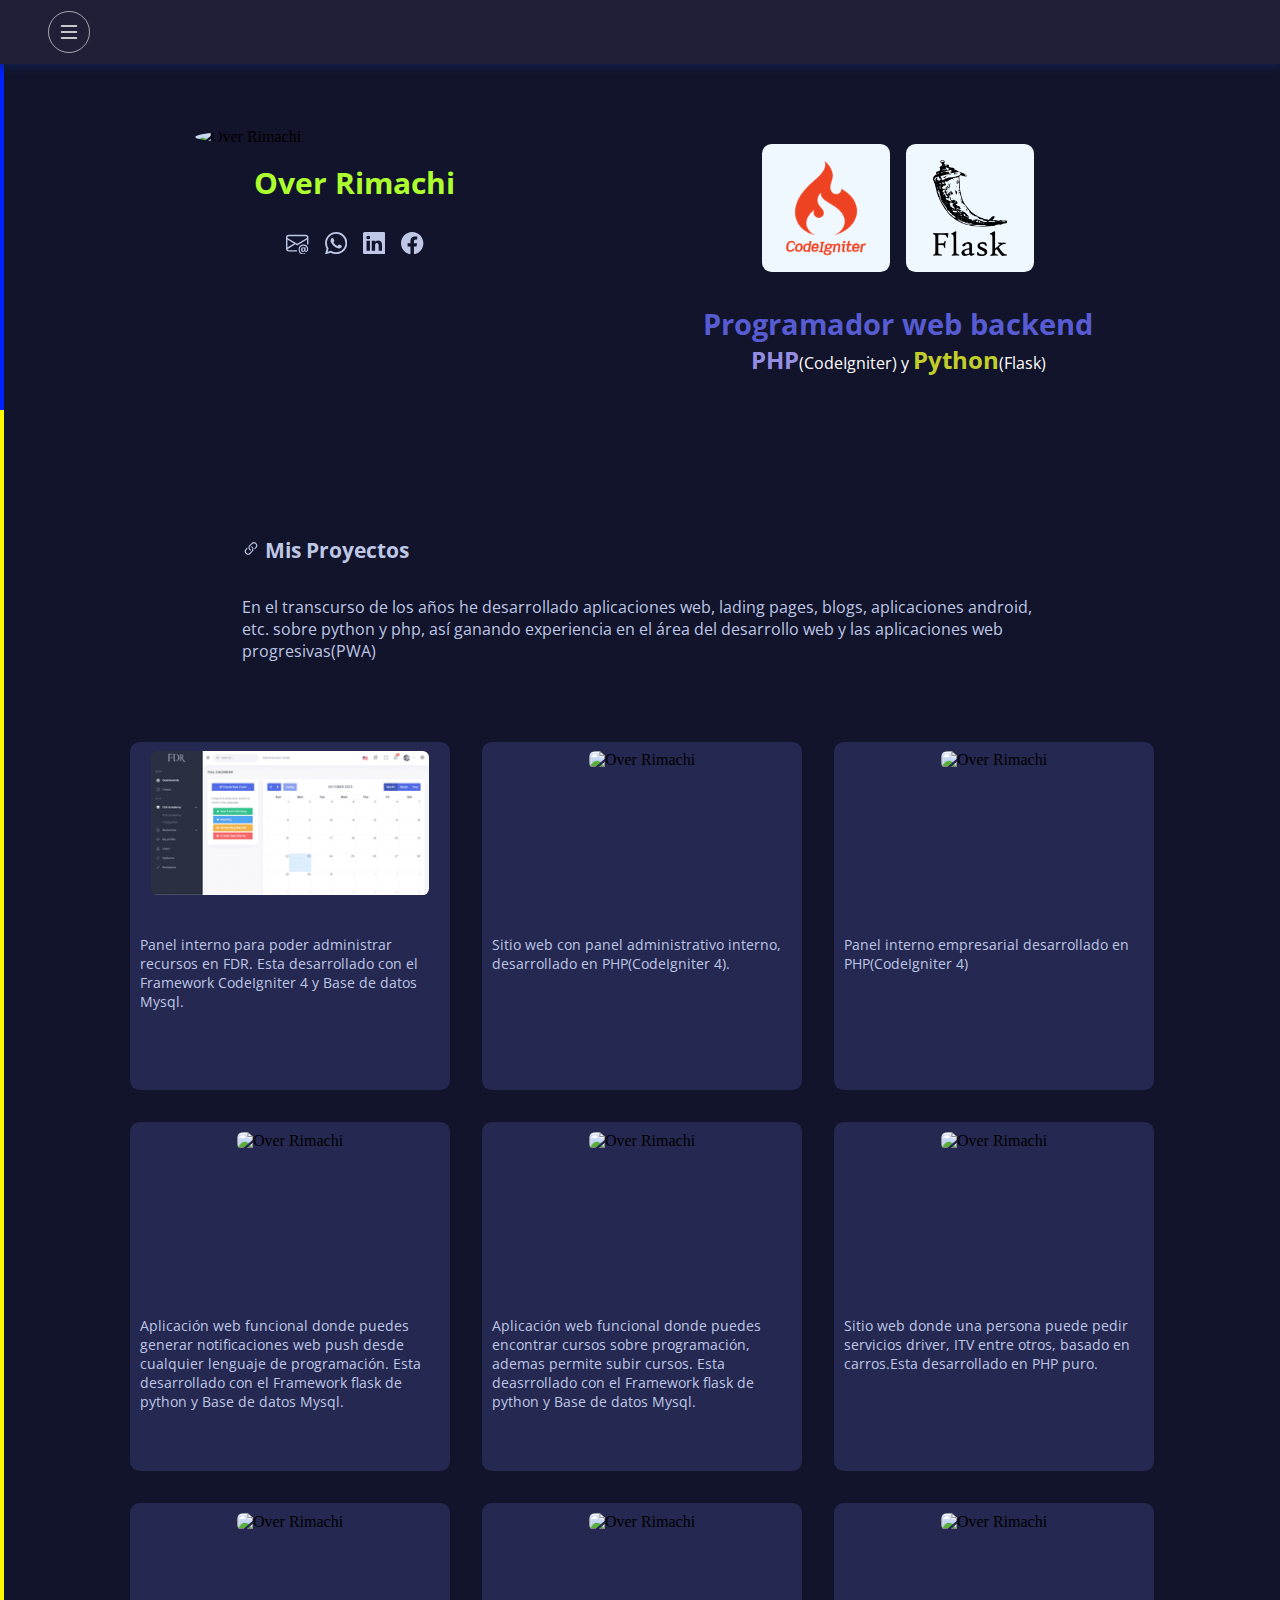
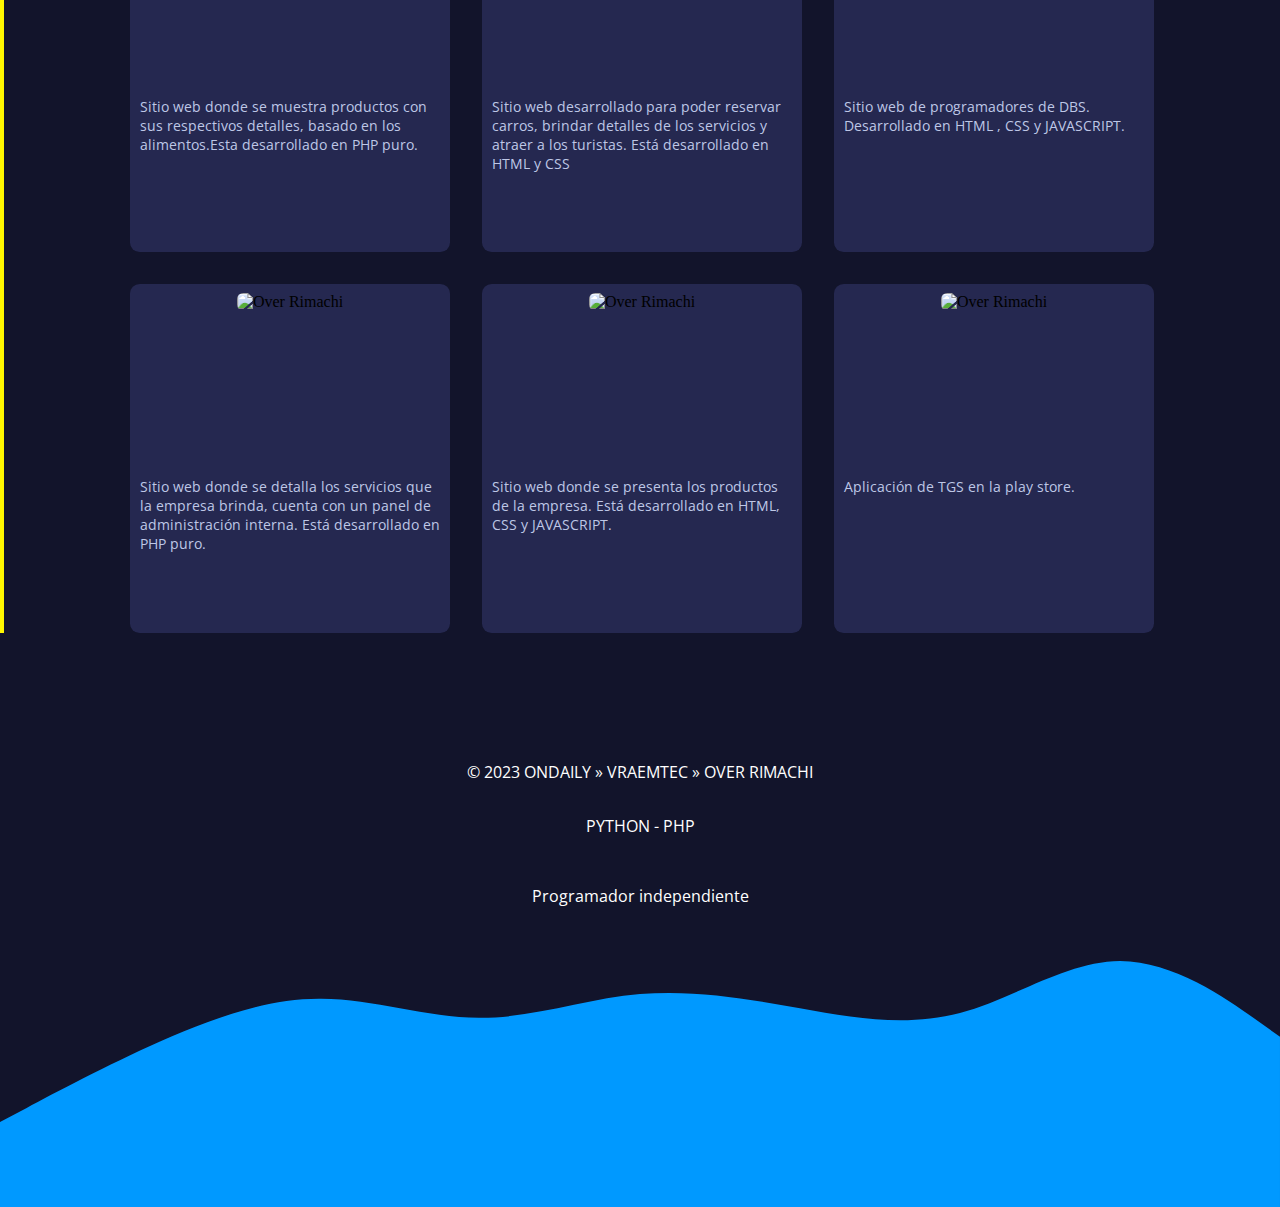
==== commit e9c858f4: "version_0.0.5" ====
--- a/index.html
+++ b/index.html
@@ -237,9 +237,16 @@
             </div>
             <div class="container-description-me">
                 <div class="container-text-div-descr">
+                    <div class="container-images-icon-skill">
+                        <div class="ctn-main-image">
+                            <img src="./images/codeigniter-icon.png" alt="">
+                        </div>
+                        <div class="ctn-main-image">
+                            <img src="./images/flask-icon.png" alt="">
+                        </div>
+                    </div>
                     <div class="descr-main">
-                        #
-                        <span class="color-decoration-1">Programador web backend</span><br> con experiencia en <span class="color-decoration-2">PHP</span> y <span class="color-decoration-3">Python</span>
+                        <span class="color-decoration-1">Programador web backend</span><br> <span class="color-decoration-2">PHP</span>(CodeIgniter) y <span class="color-decoration-3">Python</span>(Flask)
                     </div>
                     <p>
                         <span id="element"></span>
@@ -279,146 +286,10 @@
 
                 <div class="container-row-proyects-one">
                     <div class="container-image-proyect">
-                        <img src="./images/pages/ondaily.png" alt="Over Rimachi">
-                    </div>
-                    <div class="container-text-proyect">
-                        <p>Aplicación web funcional donde puedes generar notificaciones web push desde cualquier lenguaje de programación. Esta desarrollado con el Framework flask de python y Base de datos Mysql.</p>
-                    </div>
-                    <!-- <div class="container-button-proyect">
-                        <a href="#" target="_blank">
-                            <button>
-                                <svg xmlns="http://www.w3.org/2000/svg" width="26" height="26" fill="currentColor" class="bi bi-eye" viewBox="0 0 16 16"><path d="M16 8s-3-5.5-8-5.5S0 8 0 8s3 5.5 8 5.5S16 8 16 8zM1.173 8a13.133 13.133 0 0 1 1.66-2.043C4.12 4.668 5.88 3.5 8 3.5c2.12 0 3.879 1.168 5.168 2.457A13.133 13.133 0 0 1 14.828 8c-.058.087-.122.183-.195.288-.335.48-.83 1.12-1.465 1.755C11.879 11.332 10.119 12.5 8 12.5c-2.12 0-3.879-1.168-5.168-2.457A13.134 13.134 0 0 1 1.172 8z"/><path d="M8 5.5a2.5 2.5 0 1 0 0 5 2.5 2.5 0 0 0 0-5zM4.5 8a3.5 3.5 0 1 1 7 0 3.5 3.5 0 0 1-7 0z"/></svg>
-                                VER
-                            </button>
-                        </a>
-                    </div> -->
-                </div>
-
-                <div class="container-row-proyects-one">
-                    <div class="container-image-proyect">
-                        <img src="./images/pages/vraemtec.jpg" alt="Over Rimachi">
-                    </div>
-                    <div class="container-text-proyect">
-                        <p>Aplicación web funcional donde puedes encontrar cursos sobre programación, ademas permite subir cursos. Esta deasrrollado con el Framework flask de python y Base de datos Mysql.</p>
-                    </div>
-                    <!-- <div class="container-button-proyect">
-                        <a href="#" target="_blank">
-                            <button>
-                                <svg xmlns="http://www.w3.org/2000/svg" width="26" height="26" fill="currentColor" class="bi bi-eye" viewBox="0 0 16 16"><path d="M16 8s-3-5.5-8-5.5S0 8 0 8s3 5.5 8 5.5S16 8 16 8zM1.173 8a13.133 13.133 0 0 1 1.66-2.043C4.12 4.668 5.88 3.5 8 3.5c2.12 0 3.879 1.168 5.168 2.457A13.133 13.133 0 0 1 14.828 8c-.058.087-.122.183-.195.288-.335.48-.83 1.12-1.465 1.755C11.879 11.332 10.119 12.5 8 12.5c-2.12 0-3.879-1.168-5.168-2.457A13.134 13.134 0 0 1 1.172 8z"/><path d="M8 5.5a2.5 2.5 0 1 0 0 5 2.5 2.5 0 0 0 0-5zM4.5 8a3.5 3.5 0 1 1 7 0 3.5 3.5 0 0 1-7 0z"/></svg>
-                                VER
-                            </button>
-                        </a>
-                    </div> -->
-                </div>
-
-                <div class="container-row-proyects-one">
-                    <div class="container-image-proyect">
-                        <img src="./images/pages/tgs.jpg" alt="Over Rimachi">
-                    </div>
-                    <div class="container-text-proyect">
-                        <p>Sitio web donde una persona puede pedir servicios driver, ITV entre otros, basado en carros.Esta desarrollado en PHP.</p>
-                    </div>
-                    <!-- <div class="container-button-proyect">
-                        <a href="#" target="_blank">
-                            <button>
-                                <svg xmlns="http://www.w3.org/2000/svg" width="26" height="26" fill="currentColor" class="bi bi-eye" viewBox="0 0 16 16"><path d="M16 8s-3-5.5-8-5.5S0 8 0 8s3 5.5 8 5.5S16 8 16 8zM1.173 8a13.133 13.133 0 0 1 1.66-2.043C4.12 4.668 5.88 3.5 8 3.5c2.12 0 3.879 1.168 5.168 2.457A13.133 13.133 0 0 1 14.828 8c-.058.087-.122.183-.195.288-.335.48-.83 1.12-1.465 1.755C11.879 11.332 10.119 12.5 8 12.5c-2.12 0-3.879-1.168-5.168-2.457A13.134 13.134 0 0 1 1.172 8z"/><path d="M8 5.5a2.5 2.5 0 1 0 0 5 2.5 2.5 0 0 0 0-5zM4.5 8a3.5 3.5 0 1 1 7 0 3.5 3.5 0 0 1-7 0z"/></svg>
-                                VER
-                            </button>
-                        </a>
-                    </div> -->
-                </div>
-
-                <div class="container-row-proyects-one">
-                    <div class="container-image-proyect">
-                        <img src="./images/pages/soploSagrado.png" alt="Over Rimachi">
-                    </div>
-                    <div class="container-text-proyect">
-                        <p>Sitio web donde se muestra productos con sus respectivos detalles, basado en los alimentos.Esta desarrollado en PHP</p>
-                    </div>
-                    <!-- <div class="container-button-proyect">
-                        <a href="#" target="_blank">
-                            <button>
-                                <svg xmlns="http://www.w3.org/2000/svg" width="26" height="26" fill="currentColor" class="bi bi-eye" viewBox="0 0 16 16"><path d="M16 8s-3-5.5-8-5.5S0 8 0 8s3 5.5 8 5.5S16 8 16 8zM1.173 8a13.133 13.133 0 0 1 1.66-2.043C4.12 4.668 5.88 3.5 8 3.5c2.12 0 3.879 1.168 5.168 2.457A13.133 13.133 0 0 1 14.828 8c-.058.087-.122.183-.195.288-.335.48-.83 1.12-1.465 1.755C11.879 11.332 10.119 12.5 8 12.5c-2.12 0-3.879-1.168-5.168-2.457A13.134 13.134 0 0 1 1.172 8z"/><path d="M8 5.5a2.5 2.5 0 1 0 0 5 2.5 2.5 0 0 0 0-5zM4.5 8a3.5 3.5 0 1 1 7 0 3.5 3.5 0 0 1-7 0z"/></svg>
-                                VER
-                            </button>
-                        </a>
-                    </div> -->
-                </div>
-
-                <div class="container-row-proyects-one">
-                    <div class="container-image-proyect">
-                        <img src="./images/pages/taxitumbes.jpg" alt="Over Rimachi">
-                    </div>
-                    <div class="container-text-proyect">
-                        <p>Sitio web desarrollado para poder reservar carros, brindar detalles de los servicios y atraer a los turistas. Está desarrollado en HTML y CSS</p>
-                    </div>
-                    <!-- <div class="container-button-proyect">
-                        <a href="#" target="_blank">
-                            <button>
-                                <svg xmlns="http://www.w3.org/2000/svg" width="26" height="26" fill="currentColor" class="bi bi-eye" viewBox="0 0 16 16"><path d="M16 8s-3-5.5-8-5.5S0 8 0 8s3 5.5 8 5.5S16 8 16 8zM1.173 8a13.133 13.133 0 0 1 1.66-2.043C4.12 4.668 5.88 3.5 8 3.5c2.12 0 3.879 1.168 5.168 2.457A13.133 13.133 0 0 1 14.828 8c-.058.087-.122.183-.195.288-.335.48-.83 1.12-1.465 1.755C11.879 11.332 10.119 12.5 8 12.5c-2.12 0-3.879-1.168-5.168-2.457A13.134 13.134 0 0 1 1.172 8z"/><path d="M8 5.5a2.5 2.5 0 1 0 0 5 2.5 2.5 0 0 0 0-5zM4.5 8a3.5 3.5 0 1 1 7 0 3.5 3.5 0 0 1-7 0z"/></svg>
-                                VER
-                            </button>
-                        </a>
-                    </div> -->
-                </div>
-
-                <div class="container-row-proyects-one">
-                    <div class="container-image-proyect">
-                        <img src="./images/pages/dbs.jpg" alt="Over Rimachi">
-                    </div>
-                    <div class="container-text-proyect">
-                        <p>Sitio web de programadores de DBS. Desarrollado en HTML , CSS y JAVASCRIPT.</p>
-                    </div>
-                    <!-- <div class="container-button-proyect">
-                        <a href="#" target="_blank">
-                            <button>
-                                <svg xmlns="http://www.w3.org/2000/svg" width="26" height="26" fill="currentColor" class="bi bi-eye" viewBox="0 0 16 16"><path d="M16 8s-3-5.5-8-5.5S0 8 0 8s3 5.5 8 5.5S16 8 16 8zM1.173 8a13.133 13.133 0 0 1 1.66-2.043C4.12 4.668 5.88 3.5 8 3.5c2.12 0 3.879 1.168 5.168 2.457A13.133 13.133 0 0 1 14.828 8c-.058.087-.122.183-.195.288-.335.48-.83 1.12-1.465 1.755C11.879 11.332 10.119 12.5 8 12.5c-2.12 0-3.879-1.168-5.168-2.457A13.134 13.134 0 0 1 1.172 8z"/><path d="M8 5.5a2.5 2.5 0 1 0 0 5 2.5 2.5 0 0 0 0-5zM4.5 8a3.5 3.5 0 1 1 7 0 3.5 3.5 0 0 1-7 0z"/></svg>
-                                VER
-                            </button>
-                        </a>
-                    </div> -->
-                </div>
-
-                <div class="container-row-proyects-one">
-                    <div class="container-image-proyect">
-                        <img src="./images/pages/cedeno.jpg" alt="Over Rimachi">
-                    </div>
-                    <div class="container-text-proyect">
-                        <p>Sitio web donde se detalla los servicios que la empresa brinda, cuenta con un panel de administración interna. Está desarrollado en PHP.</p>
-                    </div>
-                    <!-- <div class="container-button-proyect">
-                        <a href="#" target="_blank">
-                            <button>
-                                <svg xmlns="http://www.w3.org/2000/svg" width="26" height="26" fill="currentColor" class="bi bi-eye" viewBox="0 0 16 16"><path d="M16 8s-3-5.5-8-5.5S0 8 0 8s3 5.5 8 5.5S16 8 16 8zM1.173 8a13.133 13.133 0 0 1 1.66-2.043C4.12 4.668 5.88 3.5 8 3.5c2.12 0 3.879 1.168 5.168 2.457A13.133 13.133 0 0 1 14.828 8c-.058.087-.122.183-.195.288-.335.48-.83 1.12-1.465 1.755C11.879 11.332 10.119 12.5 8 12.5c-2.12 0-3.879-1.168-5.168-2.457A13.134 13.134 0 0 1 1.172 8z"/><path d="M8 5.5a2.5 2.5 0 1 0 0 5 2.5 2.5 0 0 0 0-5zM4.5 8a3.5 3.5 0 1 1 7 0 3.5 3.5 0 0 1-7 0z"/></svg>
-                                VER
-                            </button>
-                        </a>
-                    </div> -->
-                </div>
-
-                <div class="container-row-proyects-one">
-                    <div class="container-image-proyect">
-                        <img src="./images/pages/gudpig.jpg" alt="Over Rimachi">
-                    </div>
-                    <div class="container-text-proyect">
-                        <p>Sitio web donde se presenta los productos de la empresa. Está desarrollado en HTML, CSS y JAVASCRIPT.</p>
-                    </div>
-                    <!-- <div class="container-button-proyect">
-                        <a href="#" target="_blank">
-                            <button>
-                                <svg xmlns="http://www.w3.org/2000/svg" width="26" height="26" fill="currentColor" class="bi bi-eye" viewBox="0 0 16 16"><path d="M16 8s-3-5.5-8-5.5S0 8 0 8s3 5.5 8 5.5S16 8 16 8zM1.173 8a13.133 13.133 0 0 1 1.66-2.043C4.12 4.668 5.88 3.5 8 3.5c2.12 0 3.879 1.168 5.168 2.457A13.133 13.133 0 0 1 14.828 8c-.058.087-.122.183-.195.288-.335.48-.83 1.12-1.465 1.755C11.879 11.332 10.119 12.5 8 12.5c-2.12 0-3.879-1.168-5.168-2.457A13.134 13.134 0 0 1 1.172 8z"/><path d="M8 5.5a2.5 2.5 0 1 0 0 5 2.5 2.5 0 0 0 0-5zM4.5 8a3.5 3.5 0 1 1 7 0 3.5 3.5 0 0 1-7 0z"/></svg>
-                                VER
-                            </button>
-                        </a>
-                    </div> -->
-                </div>
-
-                <div class="container-row-proyects-one">
-                    <div class="container-image-proyect">
                         <img src="./images/pages/kmtsac.jpg" alt="Over Rimachi">
                     </div>
                     <div class="container-text-proyect">
-                        <p>Sitio web con panel administrativo interno, desarrollado en PHP.</p>
+                        <p>Sitio web con panel administrativo interno, desarrollado en PHP(CodeIgniter 4).</p>
                     </div>
                     <!-- <div class="container-button-proyect">
                         <a href="#" target="_blank">
@@ -435,13 +306,149 @@
                         <img src="./images/pages/butdriversl.png" alt="Over Rimachi">
                     </div>
                     <div class="container-text-proyect">
-                        <p>Panel interno empresarial desarrollado en PHP</p>
+                        <p>Panel interno empresarial desarrollado en PHP(CodeIgniter 4)</p>
                     </div>
                     <!-- <div class="container-button-proyect">
                         <a href="#">
                             <button>
                                 <svg xmlns="http://www.w3.org/2000/svg" width="26" height="26" fill="currentColor" class="bi bi-eye-slash" viewBox="0 0 16 16"><path d="M13.359 11.238C15.06 9.72 16 8 16 8s-3-5.5-8-5.5a7.028 7.028 0 0 0-2.79.588l.77.771A5.944 5.944 0 0 1 8 3.5c2.12 0 3.879 1.168 5.168 2.457A13.134 13.134 0 0 1 14.828 8c-.058.087-.122.183-.195.288-.335.48-.83 1.12-1.465 1.755-.165.165-.337.328-.517.486l.708.709z"/><path d="M11.297 9.176a3.5 3.5 0 0 0-4.474-4.474l.823.823a2.5 2.5 0 0 1 2.829 2.829l.822.822zm-2.943 1.299.822.822a3.5 3.5 0 0 1-4.474-4.474l.823.823a2.5 2.5 0 0 0 2.829 2.829z"/><path d="M3.35 5.47c-.18.16-.353.322-.518.487A13.134 13.134 0 0 0 1.172 8l.195.288c.335.48.83 1.12 1.465 1.755C4.121 11.332 5.881 12.5 8 12.5c.716 0 1.39-.133 2.02-.36l.77.772A7.029 7.029 0 0 1 8 13.5C3 13.5 0 8 0 8s.939-1.721 2.641-3.238l.708.709zm10.296 8.884-12-12 .708-.708 12 12-.708.708z"/></svg>
                                 Panel privado
+                            </button>
+                        </a>
+                    </div> -->
+                </div>
+
+                <div class="container-row-proyects-one">
+                    <div class="container-image-proyect">
+                        <img src="./images/pages/ondaily.png" alt="Over Rimachi">
+                    </div>
+                    <div class="container-text-proyect">
+                        <p>Aplicación web funcional donde puedes generar notificaciones web push desde cualquier lenguaje de programación. Esta desarrollado con el Framework flask de python y Base de datos Mysql.</p>
+                    </div>
+                    <!-- <div class="container-button-proyect">
+                        <a href="#" target="_blank">
+                            <button>
+                                <svg xmlns="http://www.w3.org/2000/svg" width="26" height="26" fill="currentColor" class="bi bi-eye" viewBox="0 0 16 16"><path d="M16 8s-3-5.5-8-5.5S0 8 0 8s3 5.5 8 5.5S16 8 16 8zM1.173 8a13.133 13.133 0 0 1 1.66-2.043C4.12 4.668 5.88 3.5 8 3.5c2.12 0 3.879 1.168 5.168 2.457A13.133 13.133 0 0 1 14.828 8c-.058.087-.122.183-.195.288-.335.48-.83 1.12-1.465 1.755C11.879 11.332 10.119 12.5 8 12.5c-2.12 0-3.879-1.168-5.168-2.457A13.134 13.134 0 0 1 1.172 8z"/><path d="M8 5.5a2.5 2.5 0 1 0 0 5 2.5 2.5 0 0 0 0-5zM4.5 8a3.5 3.5 0 1 1 7 0 3.5 3.5 0 0 1-7 0z"/></svg>
+                                VER
+                            </button>
+                        </a>
+                    </div> -->
+                </div>
+
+                <div class="container-row-proyects-one">
+                    <div class="container-image-proyect">
+                        <img src="./images/pages/vraemtec.jpg" alt="Over Rimachi">
+                    </div>
+                    <div class="container-text-proyect">
+                        <p>Aplicación web funcional donde puedes encontrar cursos sobre programación, ademas permite subir cursos. Esta deasrrollado con el Framework flask de python y Base de datos Mysql.</p>
+                    </div>
+                    <!-- <div class="container-button-proyect">
+                        <a href="#" target="_blank">
+                            <button>
+                                <svg xmlns="http://www.w3.org/2000/svg" width="26" height="26" fill="currentColor" class="bi bi-eye" viewBox="0 0 16 16"><path d="M16 8s-3-5.5-8-5.5S0 8 0 8s3 5.5 8 5.5S16 8 16 8zM1.173 8a13.133 13.133 0 0 1 1.66-2.043C4.12 4.668 5.88 3.5 8 3.5c2.12 0 3.879 1.168 5.168 2.457A13.133 13.133 0 0 1 14.828 8c-.058.087-.122.183-.195.288-.335.48-.83 1.12-1.465 1.755C11.879 11.332 10.119 12.5 8 12.5c-2.12 0-3.879-1.168-5.168-2.457A13.134 13.134 0 0 1 1.172 8z"/><path d="M8 5.5a2.5 2.5 0 1 0 0 5 2.5 2.5 0 0 0 0-5zM4.5 8a3.5 3.5 0 1 1 7 0 3.5 3.5 0 0 1-7 0z"/></svg>
+                                VER
+                            </button>
+                        </a>
+                    </div> -->
+                </div>
+
+                <div class="container-row-proyects-one">
+                    <div class="container-image-proyect">
+                        <img src="./images/pages/tgs.jpg" alt="Over Rimachi">
+                    </div>
+                    <div class="container-text-proyect">
+                        <p>Sitio web donde una persona puede pedir servicios driver, ITV entre otros, basado en carros.Esta desarrollado en PHP puro.</p>
+                    </div>
+                    <!-- <div class="container-button-proyect">
+                        <a href="#" target="_blank">
+                            <button>
+                                <svg xmlns="http://www.w3.org/2000/svg" width="26" height="26" fill="currentColor" class="bi bi-eye" viewBox="0 0 16 16"><path d="M16 8s-3-5.5-8-5.5S0 8 0 8s3 5.5 8 5.5S16 8 16 8zM1.173 8a13.133 13.133 0 0 1 1.66-2.043C4.12 4.668 5.88 3.5 8 3.5c2.12 0 3.879 1.168 5.168 2.457A13.133 13.133 0 0 1 14.828 8c-.058.087-.122.183-.195.288-.335.48-.83 1.12-1.465 1.755C11.879 11.332 10.119 12.5 8 12.5c-2.12 0-3.879-1.168-5.168-2.457A13.134 13.134 0 0 1 1.172 8z"/><path d="M8 5.5a2.5 2.5 0 1 0 0 5 2.5 2.5 0 0 0 0-5zM4.5 8a3.5 3.5 0 1 1 7 0 3.5 3.5 0 0 1-7 0z"/></svg>
+                                VER
+                            </button>
+                        </a>
+                    </div> -->
+                </div>
+
+                <div class="container-row-proyects-one">
+                    <div class="container-image-proyect">
+                        <img src="./images/pages/soploSagrado.png" alt="Over Rimachi">
+                    </div>
+                    <div class="container-text-proyect">
+                        <p>Sitio web donde se muestra productos con sus respectivos detalles, basado en los alimentos.Esta desarrollado en PHP puro.</p>
+                    </div>
+                    <!-- <div class="container-button-proyect">
+                        <a href="#" target="_blank">
+                            <button>
+                                <svg xmlns="http://www.w3.org/2000/svg" width="26" height="26" fill="currentColor" class="bi bi-eye" viewBox="0 0 16 16"><path d="M16 8s-3-5.5-8-5.5S0 8 0 8s3 5.5 8 5.5S16 8 16 8zM1.173 8a13.133 13.133 0 0 1 1.66-2.043C4.12 4.668 5.88 3.5 8 3.5c2.12 0 3.879 1.168 5.168 2.457A13.133 13.133 0 0 1 14.828 8c-.058.087-.122.183-.195.288-.335.48-.83 1.12-1.465 1.755C11.879 11.332 10.119 12.5 8 12.5c-2.12 0-3.879-1.168-5.168-2.457A13.134 13.134 0 0 1 1.172 8z"/><path d="M8 5.5a2.5 2.5 0 1 0 0 5 2.5 2.5 0 0 0 0-5zM4.5 8a3.5 3.5 0 1 1 7 0 3.5 3.5 0 0 1-7 0z"/></svg>
+                                VER
+                            </button>
+                        </a>
+                    </div> -->
+                </div>
+
+                <div class="container-row-proyects-one">
+                    <div class="container-image-proyect">
+                        <img src="./images/pages/taxitumbes.jpg" alt="Over Rimachi">
+                    </div>
+                    <div class="container-text-proyect">
+                        <p>Sitio web desarrollado para poder reservar carros, brindar detalles de los servicios y atraer a los turistas. Está desarrollado en HTML y CSS</p>
+                    </div>
+                    <!-- <div class="container-button-proyect">
+                        <a href="#" target="_blank">
+                            <button>
+                                <svg xmlns="http://www.w3.org/2000/svg" width="26" height="26" fill="currentColor" class="bi bi-eye" viewBox="0 0 16 16"><path d="M16 8s-3-5.5-8-5.5S0 8 0 8s3 5.5 8 5.5S16 8 16 8zM1.173 8a13.133 13.133 0 0 1 1.66-2.043C4.12 4.668 5.88 3.5 8 3.5c2.12 0 3.879 1.168 5.168 2.457A13.133 13.133 0 0 1 14.828 8c-.058.087-.122.183-.195.288-.335.48-.83 1.12-1.465 1.755C11.879 11.332 10.119 12.5 8 12.5c-2.12 0-3.879-1.168-5.168-2.457A13.134 13.134 0 0 1 1.172 8z"/><path d="M8 5.5a2.5 2.5 0 1 0 0 5 2.5 2.5 0 0 0 0-5zM4.5 8a3.5 3.5 0 1 1 7 0 3.5 3.5 0 0 1-7 0z"/></svg>
+                                VER
+                            </button>
+                        </a>
+                    </div> -->
+                </div>
+
+                <div class="container-row-proyects-one">
+                    <div class="container-image-proyect">
+                        <img src="./images/pages/dbs.jpg" alt="Over Rimachi">
+                    </div>
+                    <div class="container-text-proyect">
+                        <p>Sitio web de programadores de DBS. Desarrollado en HTML , CSS y JAVASCRIPT.</p>
+                    </div>
+                    <!-- <div class="container-button-proyect">
+                        <a href="#" target="_blank">
+                            <button>
+                                <svg xmlns="http://www.w3.org/2000/svg" width="26" height="26" fill="currentColor" class="bi bi-eye" viewBox="0 0 16 16"><path d="M16 8s-3-5.5-8-5.5S0 8 0 8s3 5.5 8 5.5S16 8 16 8zM1.173 8a13.133 13.133 0 0 1 1.66-2.043C4.12 4.668 5.88 3.5 8 3.5c2.12 0 3.879 1.168 5.168 2.457A13.133 13.133 0 0 1 14.828 8c-.058.087-.122.183-.195.288-.335.48-.83 1.12-1.465 1.755C11.879 11.332 10.119 12.5 8 12.5c-2.12 0-3.879-1.168-5.168-2.457A13.134 13.134 0 0 1 1.172 8z"/><path d="M8 5.5a2.5 2.5 0 1 0 0 5 2.5 2.5 0 0 0 0-5zM4.5 8a3.5 3.5 0 1 1 7 0 3.5 3.5 0 0 1-7 0z"/></svg>
+                                VER
+                            </button>
+                        </a>
+                    </div> -->
+                </div>
+
+                <div class="container-row-proyects-one">
+                    <div class="container-image-proyect">
+                        <img src="./images/pages/cedeno.jpg" alt="Over Rimachi">
+                    </div>
+                    <div class="container-text-proyect">
+                        <p>Sitio web donde se detalla los servicios que la empresa brinda, cuenta con un panel de administración interna. Está desarrollado en PHP puro.</p>
+                    </div>
+                    <!-- <div class="container-button-proyect">
+                        <a href="#" target="_blank">
+                            <button>
+                                <svg xmlns="http://www.w3.org/2000/svg" width="26" height="26" fill="currentColor" class="bi bi-eye" viewBox="0 0 16 16"><path d="M16 8s-3-5.5-8-5.5S0 8 0 8s3 5.5 8 5.5S16 8 16 8zM1.173 8a13.133 13.133 0 0 1 1.66-2.043C4.12 4.668 5.88 3.5 8 3.5c2.12 0 3.879 1.168 5.168 2.457A13.133 13.133 0 0 1 14.828 8c-.058.087-.122.183-.195.288-.335.48-.83 1.12-1.465 1.755C11.879 11.332 10.119 12.5 8 12.5c-2.12 0-3.879-1.168-5.168-2.457A13.134 13.134 0 0 1 1.172 8z"/><path d="M8 5.5a2.5 2.5 0 1 0 0 5 2.5 2.5 0 0 0 0-5zM4.5 8a3.5 3.5 0 1 1 7 0 3.5 3.5 0 0 1-7 0z"/></svg>
+                                VER
+                            </button>
+                        </a>
+                    </div> -->
+                </div>
+
+                <div class="container-row-proyects-one">
+                    <div class="container-image-proyect">
+                        <img src="./images/pages/gudpig.jpg" alt="Over Rimachi">
+                    </div>
+                    <div class="container-text-proyect">
+                        <p>Sitio web donde se presenta los productos de la empresa. Está desarrollado en HTML, CSS y JAVASCRIPT.</p>
+                    </div>
+                    <!-- <div class="container-button-proyect">
+                        <a href="#" target="_blank">
+                            <button>
+                                <svg xmlns="http://www.w3.org/2000/svg" width="26" height="26" fill="currentColor" class="bi bi-eye" viewBox="0 0 16 16"><path d="M16 8s-3-5.5-8-5.5S0 8 0 8s3 5.5 8 5.5S16 8 16 8zM1.173 8a13.133 13.133 0 0 1 1.66-2.043C4.12 4.668 5.88 3.5 8 3.5c2.12 0 3.879 1.168 5.168 2.457A13.133 13.133 0 0 1 14.828 8c-.058.087-.122.183-.195.288-.335.48-.83 1.12-1.465 1.755C11.879 11.332 10.119 12.5 8 12.5c-2.12 0-3.879-1.168-5.168-2.457A13.134 13.134 0 0 1 1.172 8z"/><path d="M8 5.5a2.5 2.5 0 1 0 0 5 2.5 2.5 0 0 0 0-5zM4.5 8a3.5 3.5 0 1 1 7 0 3.5 3.5 0 0 1-7 0z"/></svg>
+                                VER
                             </button>
                         </a>
                     </div> -->
@@ -537,7 +544,7 @@
     <script src="https://unpkg.com/typed.js@2.0.16/dist/typed.umd.js"></script>
     <script>
         var typed = new Typed('#element', {
-          strings: ['Me complace presentarme como alguien apasionado por la creación de soluciones tecnológicas. Con habilidades en desarrollo de aplicaciones web y conocimiento en lenguajes como PHP y Python, he trabajado en diversas proyectos, desde sistemas de gestión de bases de datos hasta implementación de API REST.'],
+          strings: ['Con habilidades en desarrollo web, destaco en PHP y Python, con experiencia en proyectos que van desde sistemas de gestión de bases de datos hasta la implementación de API REST.'],
           typeSpeed: 50,
         });
     </script>
--- a/styles.css
+++ b/styles.css
@@ -290,7 +290,7 @@
     font-size: 1.1rem;
     font-family: var(--fontFamily);
     color: rgb(205, 197, 235);
-    text-indent: 1rem;
+    /* text-indent: 1rem; */
     line-height: 1.9rem;
     text-shadow: 2px 2px 10px rgb(205, 205, 205);
 }
@@ -462,8 +462,30 @@
     z-index: -1;
     margin-bottom: -1rem;
 }
-
-
+.container-images-icon-skill{
+    display: flex;
+    justify-content: center;
+    align-items: center;
+    width: 100%;
+    /* background-color: aliceblue; */
+    gap: 1rem;
+}
+.container-images-icon-skill .ctn-main-image{
+    background-color: aliceblue;
+    width: 8rem;
+    height: 8rem;
+    display: flex;
+    justify-content: center;
+    align-items: center;
+    padding: 1rem;
+    box-sizing: border-box;
+    border-radius: .6rem;
+    margin-bottom: 2rem;
+}
+.container-images-icon-skill img{
+    max-width: 100%;
+    max-height: 100%;
+}
 
 
 
